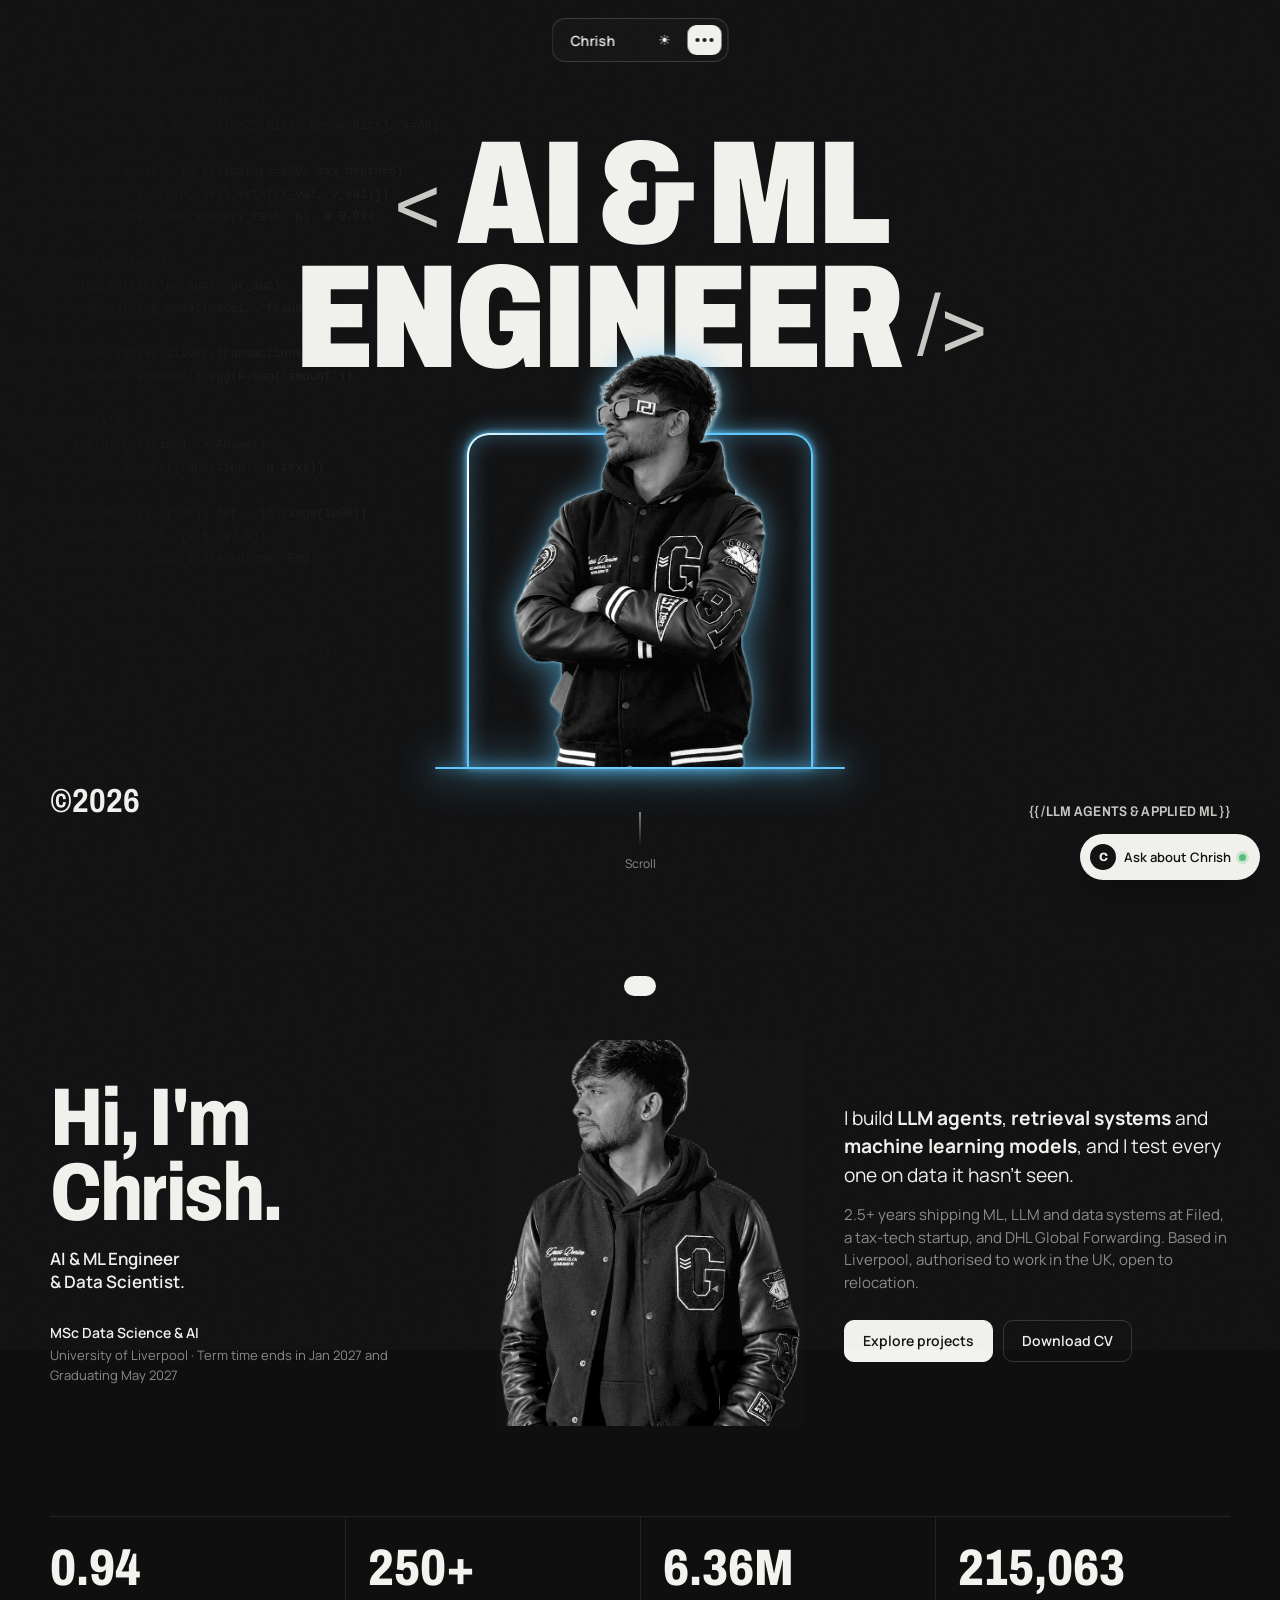
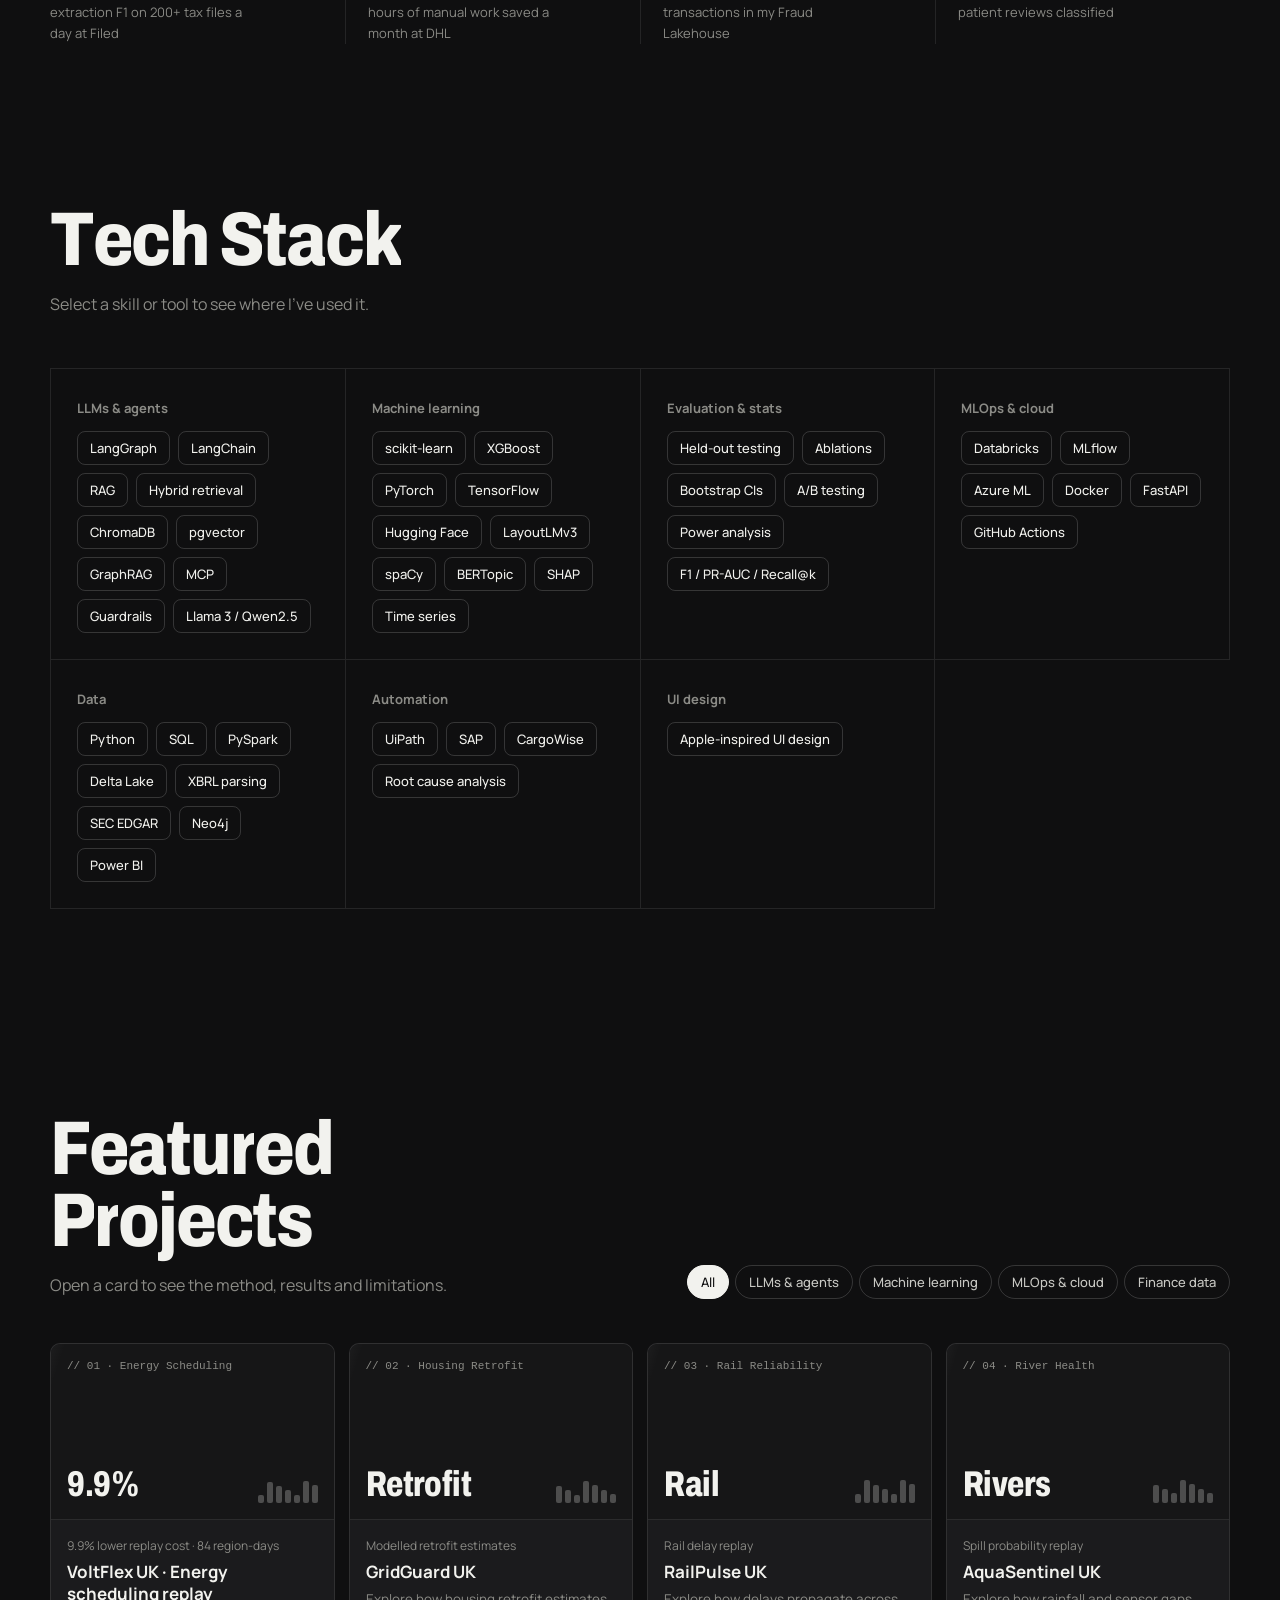
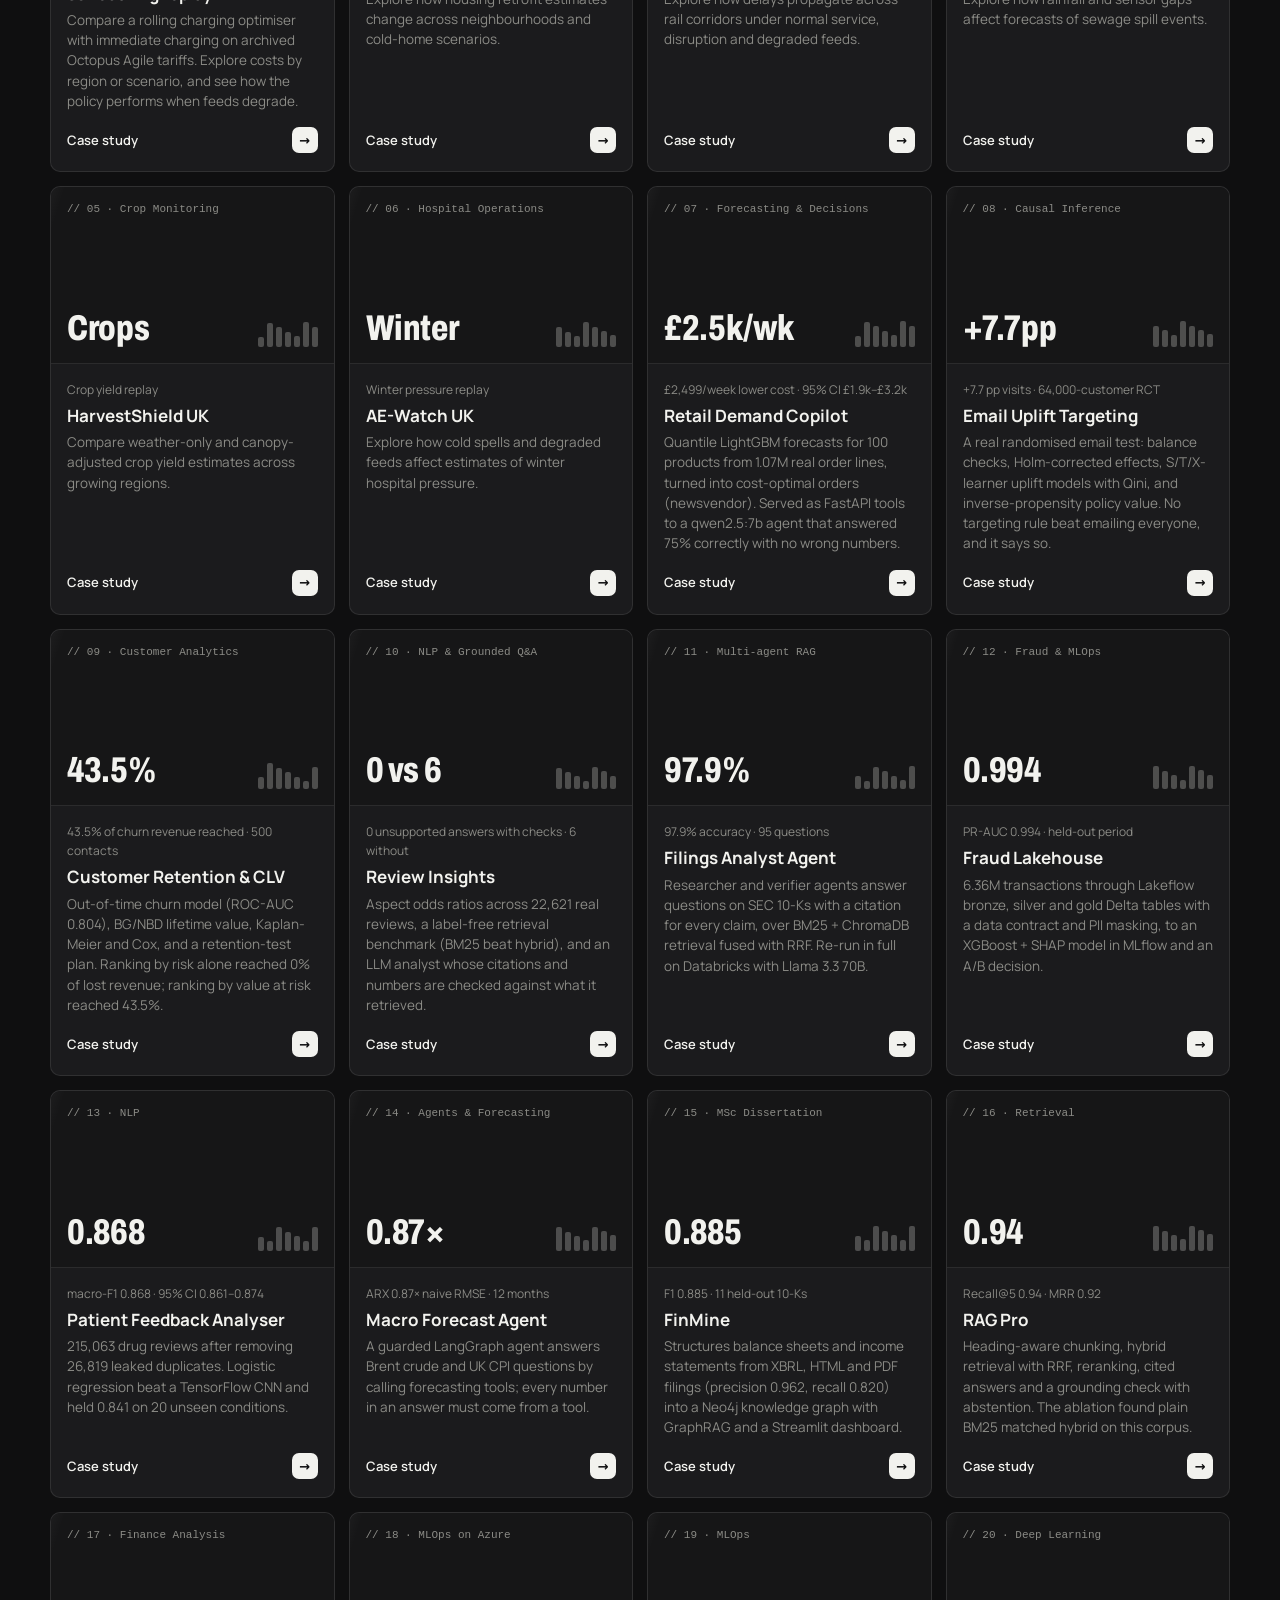
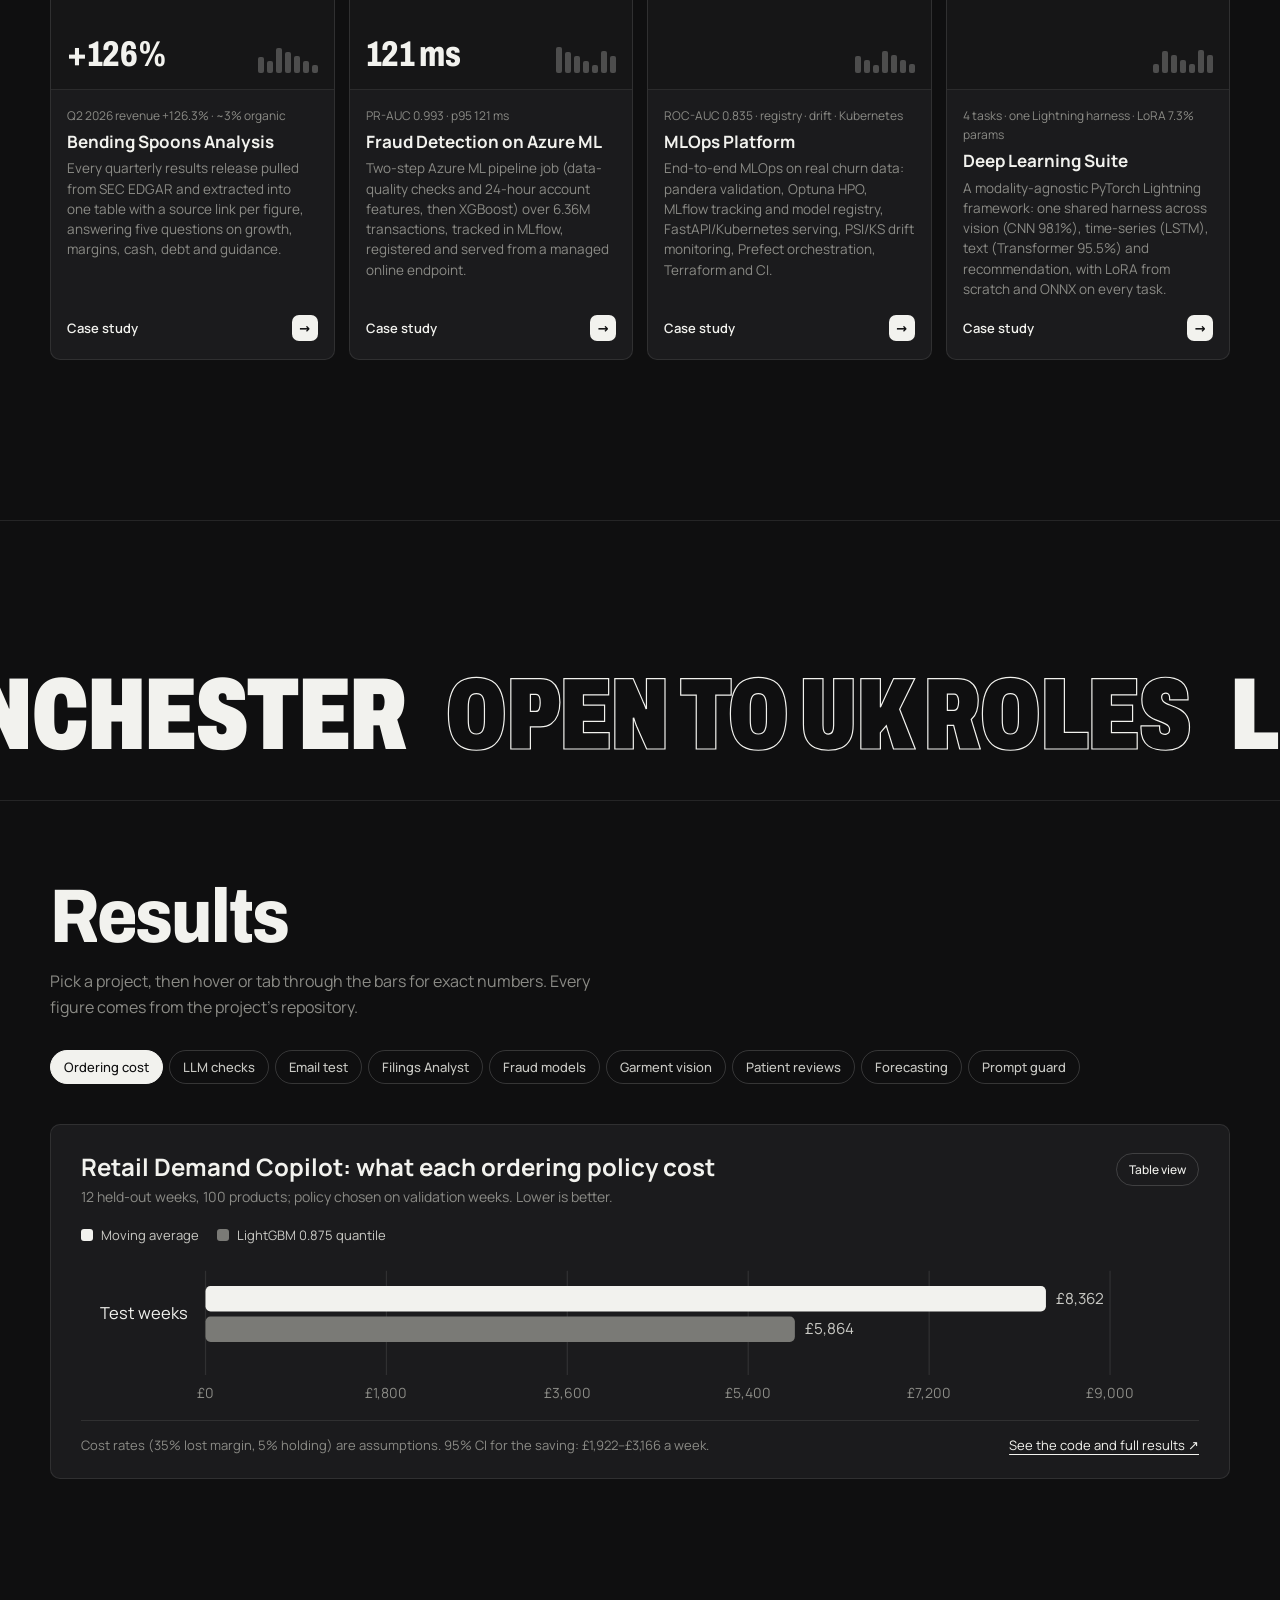
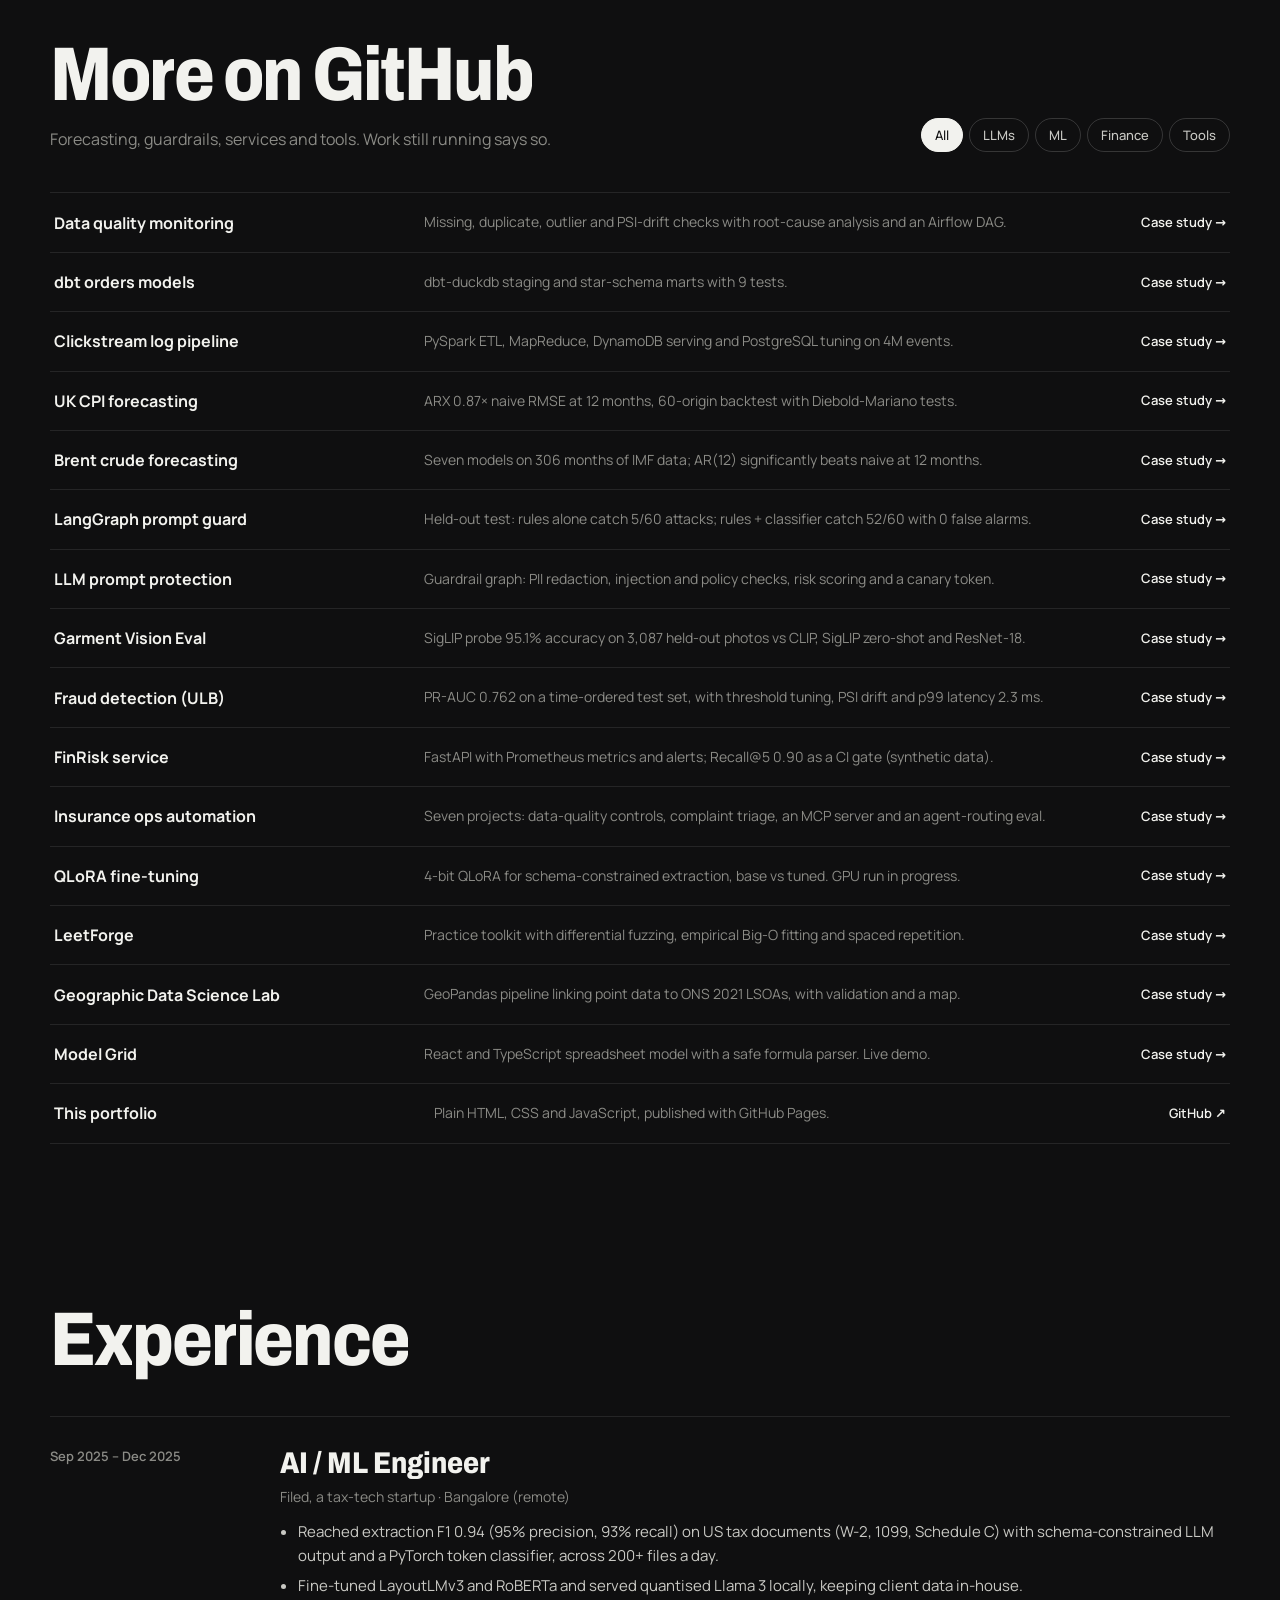
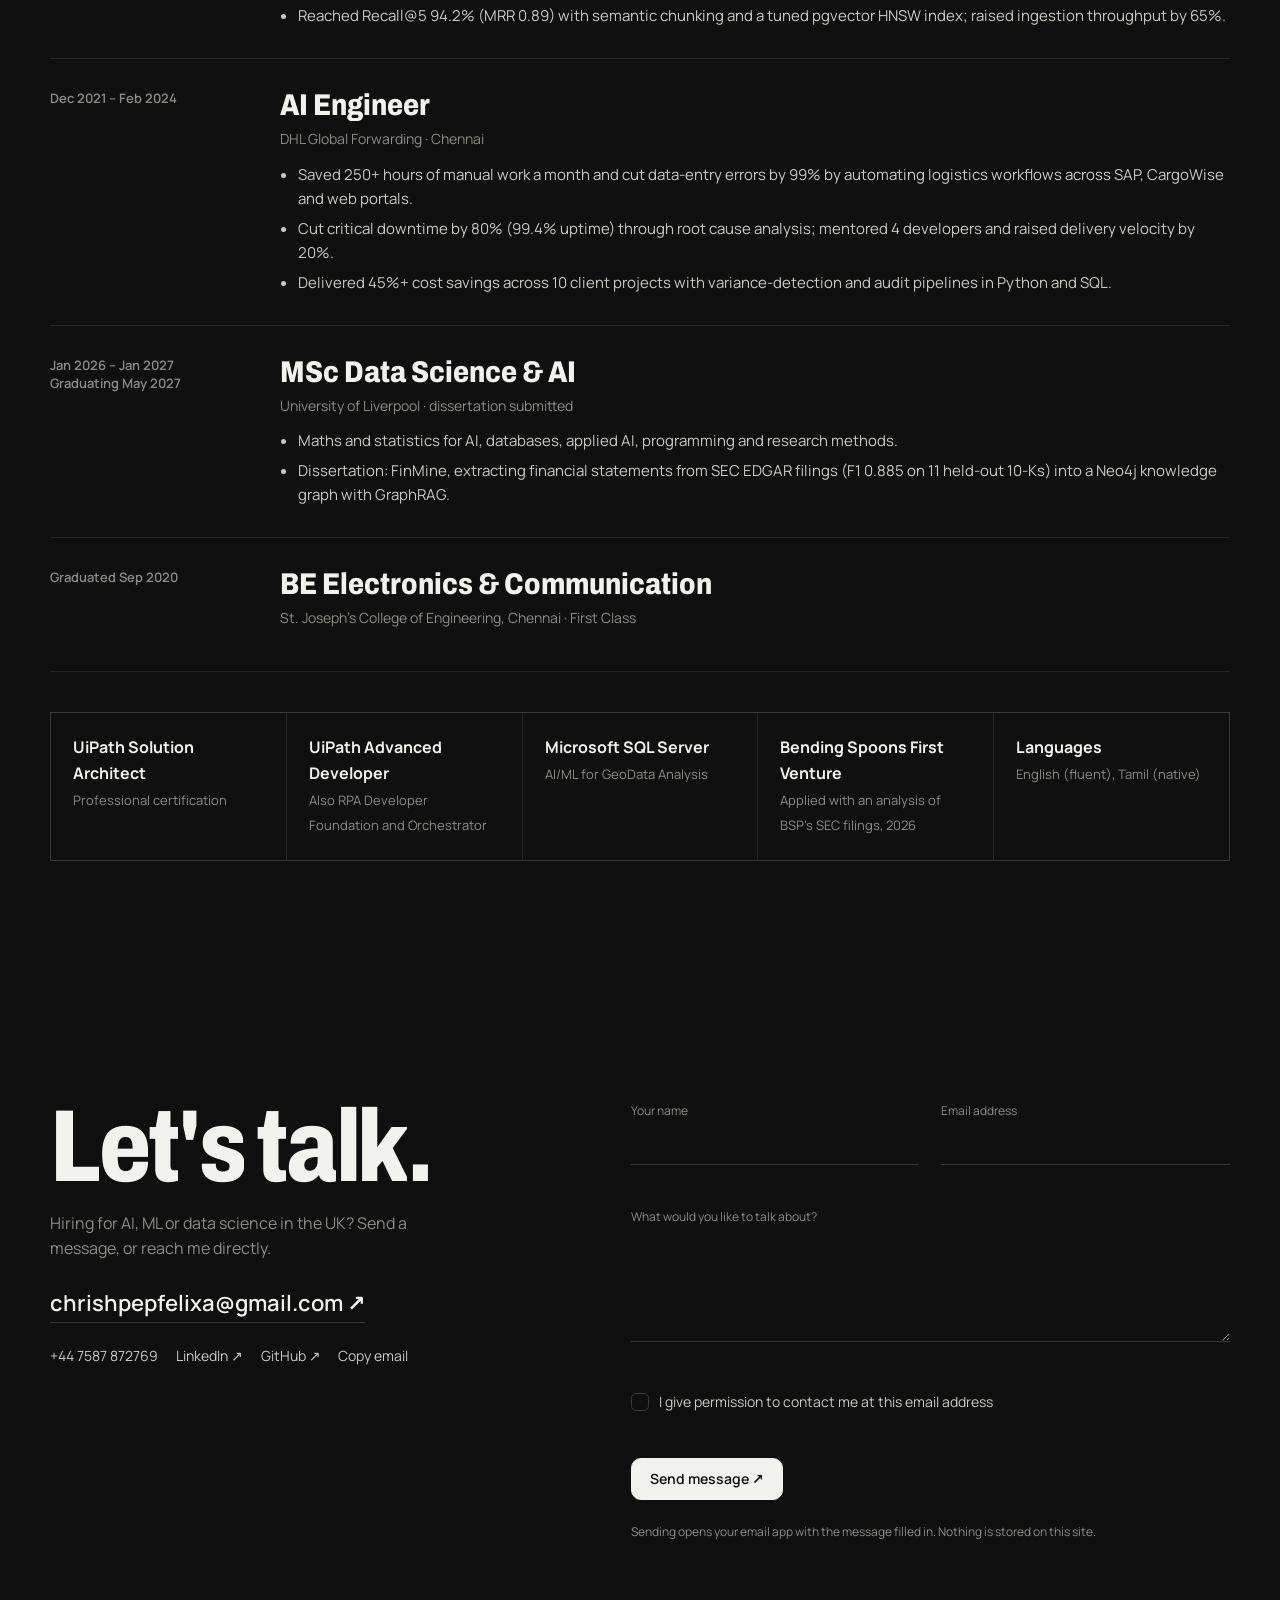
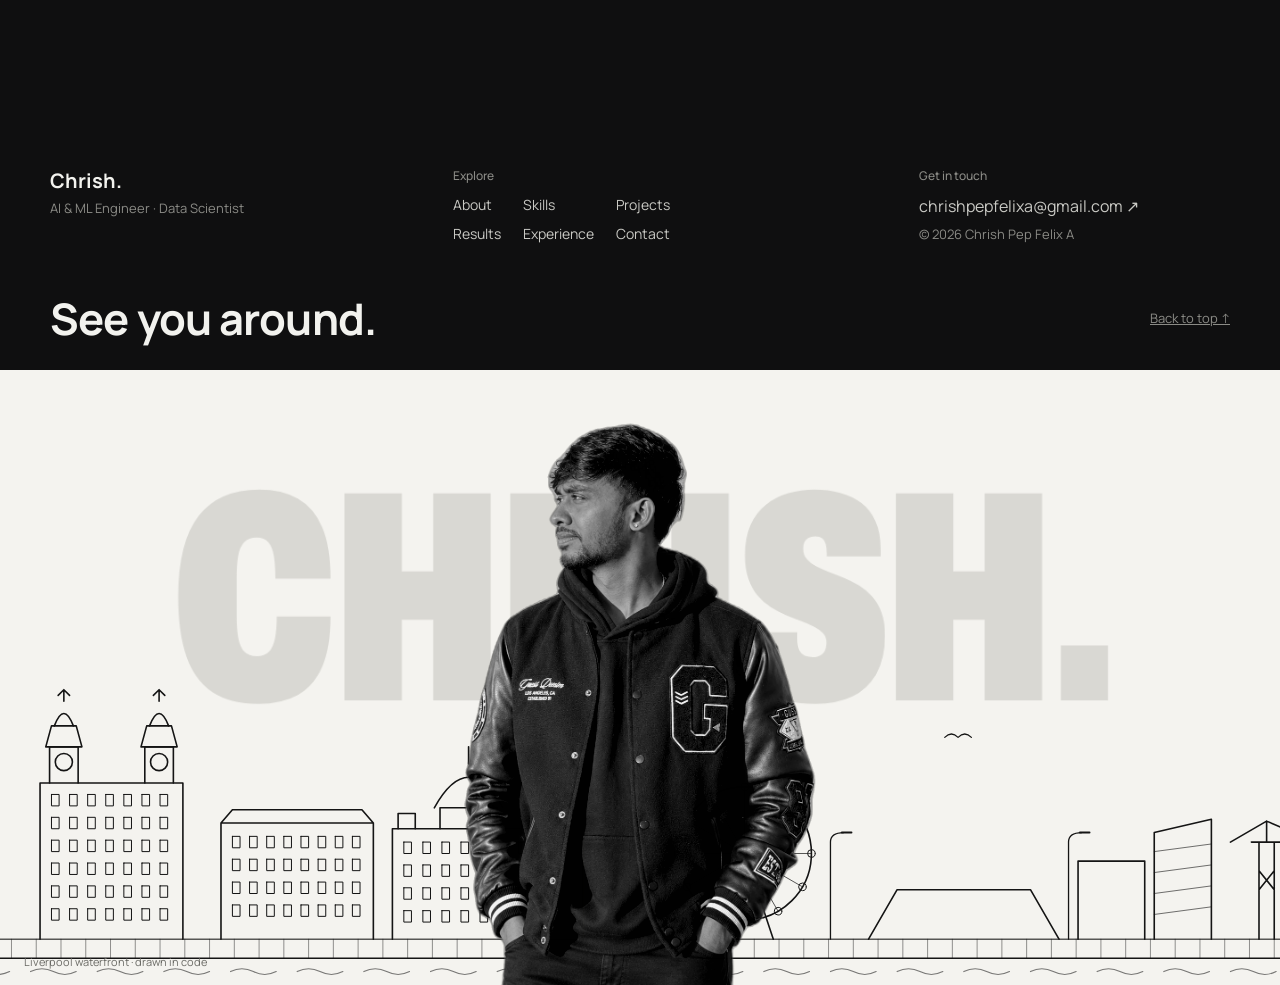
==== index.html @ bf4342b7 "Add Apple-inspired UI design to the portfolio skills" ====
<!DOCTYPE html>
<html lang="en-GB">
<head>
<meta charset="utf-8">
<meta name="viewport" content="width=device-width, initial-scale=1">
<title>Chrish Pep Felix A · AI &amp; ML Engineer</title>
<meta name="description" content="Chrish Pep Felix A, AI and ML Engineer in Liverpool. LLM agents, retrieval and machine learning, tested on data they haven't seen.">
<meta property="og:title" content="Chrish Pep Felix A · AI & ML Engineer">
<meta property="og:description" content="LLM agents, retrieval and machine learning, tested on data they haven't seen.">
<meta property="og:type" content="website">
<meta property="og:url" content="https://chrisha-tech.github.io/">
<meta property="og:image" content="https://chrisha-tech.github.io/img/cover-og-v2.jpg">
<meta property="og:image:width" content="1200"><meta property="og:image:height" content="630">
<meta property="og:image:alt" content="Chrish Pep Felix A, AI and ML Engineer">
<meta name="twitter:card" content="summary_large_image">
<meta name="twitter:image" content="https://chrisha-tech.github.io/img/cover-og-v2.jpg">
<link rel="icon" href="data:image/svg+xml,%3Csvg xmlns='http://www.w3.org/2000/svg' viewBox='0 0 64 64'%3E%3Crect width='64' height='64' rx='14' fill='%230f0f10'/%3E%3Ctext x='32' y='45' font-family='Arial Black,Arial' font-weight='900' font-size='38' text-anchor='middle' fill='%23f2f2ee'%3EC%3C/text%3E%3C/svg%3E">
<link rel="preload" href="fonts/archivo.woff2" as="font" type="font/woff2" crossorigin>
<style>
@font-face{font-family:"Archivo";src:url(fonts/archivo.woff2) format("woff2-variations"),url(fonts/archivo.woff2) format("woff2");font-weight:100 900;font-stretch:62% 125%;font-display:swap}
@font-face{font-family:"Manrope";src:url(fonts/manrope.woff2) format("woff2-variations"),url(fonts/manrope.woff2) format("woff2");font-weight:200 800;font-display:swap}
:root{--bg:#0f0f10;--bg2:#161617;--card:#1b1b1d;--ink:#f2f2ee;--ink2:#c9c9c4;--muted:#8b8b86;--line:rgba(255,255,255,.09);--line2:rgba(255,255,255,.16);--paper:#f4f3ef;--paper-ink:#141414;
--d:"Archivo",system-ui,sans-serif;--b:"Manrope",system-ui,sans-serif;--ease:cubic-bezier(.2,.8,.2,1)}
:root[data-theme="light"]{--bg:#f4f3ef;--bg2:#ebeae5;--card:#ffffff;--ink:#121212;--ink2:#333;--muted:#6b6b66;--line:rgba(0,0,0,.09);--line2:rgba(0,0,0,.18)}
*{box-sizing:border-box;margin:0;padding:0}
html{scroll-behavior:smooth;-webkit-text-size-adjust:100%}
body{background:var(--bg);color:var(--ink);font:400 16px/1.6 var(--b);overflow-x:hidden;transition:background .4s,color .4s}
a{color:inherit}img{display:block;max-width:100%}
button{font:inherit;color:inherit;background:none;border:0;cursor:pointer}
:focus-visible{outline:2px solid var(--ink);outline-offset:3px}
.glitch,.giant{font-variation-settings:"wdth" 70}
.h2,.hi,.talk,.stat b,.pj .vis .big,.xi h3,.dlg-head h3,.kpi b,.hmeta{font-variation-settings:"wdth" 80}
.sr-only{position:absolute;width:1px;height:1px;overflow:hidden;clip:rect(0 0 0 0);white-space:nowrap}
.wrap{width:min(1180px,calc(100% - 48px));margin:0 auto}
section{position:relative}
.sec{padding:120px 0}
.h2{font:800 clamp(40px,6vw,76px)/.95 var(--d);font-stretch:85%;letter-spacing:-.03em}
.lead{color:var(--muted);max-width:56ch;margin-top:16px}
.rv{opacity:0;transform:translateY(26px);transition:opacity .9s var(--ease),transform .9s var(--ease)}
.rv.in{opacity:1;transform:none}

/* ---------- top pill nav ---------- */
.topnav{position:fixed;top:18px;left:50%;transform:translateX(-50%);z-index:60;display:flex;align-items:center;gap:6px;padding:6px 6px 6px 18px;border-radius:14px;background:rgba(22,22,23,.72);border:1px solid var(--line2);backdrop-filter:blur(14px);-webkit-backdrop-filter:blur(14px)}
:root[data-theme="light"] .topnav{background:rgba(255,255,255,.75)}
.topnav .nm{font:600 14px var(--b);text-decoration:none;margin-right:26px}
.ibtn{width:34px;height:30px;border-radius:9px;display:grid;place-items:center;font-size:14px;transition:background .2s}
.ibtn:hover{background:var(--line)}
.menubtn{background:var(--ink);color:var(--bg)}.menubtn:hover{background:var(--ink);opacity:.85}
.menubtn i{display:flex;gap:3px}.menubtn i b{width:4px;height:4px;border-radius:50%;background:currentColor}
.menu{position:absolute;top:calc(100% + 8px);right:0;min-width:240px;padding:8px;border-radius:14px;background:var(--card);border:1px solid var(--line2);box-shadow:0 30px 60px -20px rgba(0,0,0,.6);opacity:0;visibility:hidden;transform:translateY(-6px) scale(.98);transform-origin:top right;transition:all .25s var(--ease)}
.menu.open{opacity:1;visibility:visible;transform:none}
.menu a{display:flex;justify-content:space-between;padding:10px 12px;border-radius:9px;text-decoration:none;font-size:14px;color:var(--ink2)}
.menu a:hover{background:var(--line);color:var(--ink)}
.menu hr{border:0;border-top:1px solid var(--line);margin:6px 4px}

/* ---------- hero ---------- */
.hero{min-height:100svh;display:grid;place-items:center;overflow:hidden;perspective:1100px;background:var(--bg)}
.codebg{position:absolute;inset:-10% 0 0;font:500 12px/1.9 ui-monospace,Menlo,monospace;color:var(--ink);opacity:.06;white-space:pre;overflow:hidden;pointer-events:none;mask-image:radial-gradient(ellipse 70% 60% at 50% 45%,#000 30%,transparent 80%)}
.codebg div{animation:codeup 60s linear infinite}
@keyframes codeup{to{transform:translateY(-50%)}}
.hero-in{position:relative;width:min(1180px,calc(100% - 40px));height:100svh;display:flex;flex-direction:column;align-items:center;justify-content:center}
.glitch{position:relative;z-index:2;text-align:center;font:900 clamp(52px,11.5vw,170px)/.84 var(--d);font-stretch:72%;letter-spacing:-.02em;text-transform:uppercase;will-change:transform}
.glitch .ln{display:block;position:relative}
.glitch .ln span{display:inline-block}
.glitch .br{font-weight:400;font-stretch:100%;font-size:.55em;vertical-align:.18em;color:var(--ink2)}
.glitch .ln::before,.glitch .ln::after{content:attr(data-t);position:absolute;inset:0;pointer-events:none;opacity:0}
.glitch.go .ln::before{animation:g1 .42s steps(3) 1;opacity:.9;color:var(--ink);clip-path:inset(20% 0 55% 0)}
.glitch.go .ln::after{animation:g2 .42s steps(3) 1;opacity:.6;color:var(--muted);clip-path:inset(60% 0 12% 0)}
@keyframes g1{0%{transform:translate(-6px,0)}50%{transform:translate(8px,0)}100%{transform:translate(-2px,0)}}
@keyframes g2{0%{transform:translate(7px,0)}50%{transform:translate(-9px,0)}100%{transform:translate(3px,0)}}
.hero .intro-l{opacity:0;transform:translateY(.5em);animation:hin 1s var(--ease) forwards}
.hero .ln:nth-child(2) .intro-l{animation-delay:.15s}
@keyframes hin{to{opacity:1;transform:none}}
.hphoto{position:relative;z-index:3;width:min(270px,48vw);aspect-ratio:622/985;margin-top:-3.2vw;transform-style:preserve-3d;will-change:transform;opacity:0;animation:hin 1.1s .35s var(--ease) forwards;--neon:#5ec8ff}
.hphoto img{position:relative;z-index:2;width:100%;height:100%;object-fit:contain;object-position:50% 100%;filter:grayscale(1) contrast(1.12) drop-shadow(0 0 1.5px rgba(150,225,255,.95)) drop-shadow(0 0 14px rgba(94,200,255,.55))}
.nframe{position:absolute;left:-14%;right:-14%;top:22%;bottom:0;border-radius:22px 22px 0 0;border:2px solid var(--neon);border-bottom:0;box-shadow:0 0 6px var(--neon),0 0 22px rgba(94,200,255,.6),inset 0 0 22px rgba(94,200,255,.35);z-index:1;animation:neonon 1.4s .5s linear backwards,neonpulse 3.2s 2s ease-in-out infinite}
.nframe::before{content:"";position:absolute;inset:-2px;border-radius:inherit;padding:2px;background:conic-gradient(from var(--a),transparent 0 70%,#fff 84%,transparent 96%);-webkit-mask:linear-gradient(#000 0 0) content-box,linear-gradient(#000 0 0);-webkit-mask-composite:xor;mask-composite:exclude;animation:spin 4s linear infinite;filter:drop-shadow(0 0 6px #fff)}
.nframe::after{content:"";position:absolute;left:-10%;right:-10%;bottom:-2px;height:2px;background:var(--neon);box-shadow:0 0 12px var(--neon),0 0 40px 6px rgba(94,200,255,.45);border-radius:2px}
.nglow{position:absolute;left:-30%;right:-30%;top:30%;bottom:-6%;background:radial-gradient(closest-side,rgba(94,200,255,.28),transparent 70%);filter:blur(10px);z-index:0;animation:neonpulse 3.2s 4s ease-in-out infinite}
@keyframes neonon{0%{opacity:0}8%{opacity:1}12%{opacity:.1}20%{opacity:1}26%{opacity:.2}34%,100%{opacity:1}}
@keyframes neonpulse{50%{opacity:.72}}
:root[data-theme="light"] .hphoto{--neon:#0a84c9}
.hmeta{position:absolute;bottom:9vh;left:0;right:0;display:flex;justify-content:space-between;align-items:flex-end;z-index:2;font:700 clamp(20px,2.6vw,34px) var(--d);font-stretch:80%}
.hmeta .tag{font:600 clamp(11px,1.1vw,14px) var(--d);font-stretch:85%;letter-spacing:.02em;text-transform:uppercase;color:var(--ink2)}
.hcue{position:absolute;bottom:3vh;left:50%;transform:translateX(-50%);font-size:12px;color:var(--muted);text-decoration:none;display:flex;flex-direction:column;align-items:center;gap:8px}
.hcue i{width:1px;height:34px;background:linear-gradient(var(--ink),transparent);animation:cue 2s ease-in-out infinite}
@keyframes cue{0%,100%{transform:scaleY(.4);transform-origin:top}50%{transform:scaleY(1)}}

/* ---------- intro ---------- */
.intro{padding:140px 0 100px}
.igrid{display:grid;grid-template-columns:1.05fr .8fr 1fr;gap:40px;align-items:center}
.hi{font:800 clamp(48px,6.4vw,92px)/.92 var(--d);font-stretch:82%;letter-spacing:-.03em}
.role{font:600 17px/1.35 var(--b);margin-top:18px}
.cur{margin-top:28px;font-size:13px;color:var(--muted)}.cur b{display:block;color:var(--ink);font-weight:600;font-size:14px}
.iphoto{aspect-ratio:4/5;overflow:hidden;border-radius:4px}
.iphoto img{width:100%;height:100%;object-fit:cover;filter:grayscale(1) contrast(1.05);transition:transform 1.2s var(--ease)}
.iphoto:hover img{transform:scale(1.04)}
.itext p{font-size:clamp(17px,1.5vw,20px);line-height:1.5}
.itext p b{font-weight:700}
.itext p+p{font-size:15px;color:var(--muted);margin-top:14px}
.btns{display:flex;gap:10px;flex-wrap:wrap;margin-top:26px}
.btn{display:inline-flex;align-items:center;gap:8px;padding:11px 18px;border-radius:10px;font:600 14px var(--b);text-decoration:none;border:1px solid var(--line2);transition:transform .25s var(--ease),background .25s,color .25s}
.btn:hover{transform:translateY(-2px)}
.btn.solid{background:var(--ink);color:var(--bg);border-color:var(--ink)}
.btn.ghost:hover{background:var(--ink);color:var(--bg)}
.stats{display:grid;grid-template-columns:repeat(4,1fr);margin-top:90px;border-top:1px solid var(--line)}
.stat{padding:26px 22px 0 0}
.stat+.stat{padding-left:22px;border-left:1px solid var(--line)}
.stat b{display:block;font:800 clamp(34px,4vw,54px)/1 var(--d);font-stretch:78%}
.stat span{display:block;font-size:13px;color:var(--muted);margin-top:8px;max-width:24ch}

/* ---------- tech stack ---------- */
.stackgrid{display:grid;grid-template-columns:repeat(auto-fit,minmax(260px,1fr));margin-top:50px;border-top:1px solid var(--line);border-left:1px solid var(--line)}
.sg{padding:26px;border-right:1px solid var(--line);border-bottom:1px solid var(--line)}
.sg h3{font:700 13px var(--b);color:var(--muted);margin-bottom:14px}
.chips{display:flex;flex-wrap:wrap;gap:8px}
.chip{padding:7px 12px;border-radius:8px;border:1px solid var(--line2);font:500 13px var(--b);transition:background .2s,color .2s,border-color .2s}
.chip:hover,.chip[aria-pressed="true"]{background:var(--ink);color:var(--bg);border-color:var(--ink)}
.usedin{margin-top:18px;min-height:26px;font-size:14px;color:var(--muted)}.usedin b{color:var(--ink)}

/* ---------- projects ---------- */
.phead{display:flex;justify-content:space-between;align-items:flex-end;gap:24px;flex-wrap:wrap}
.filters{display:flex;gap:6px;flex-wrap:wrap}
.f{padding:7px 13px;border-radius:999px;border:1px solid var(--line2);font:500 13px var(--b);color:var(--ink2);transition:all .2s}
#resTabs .pf{padding:7px 13px;border-radius:999px;border:1px solid var(--line2);font:500 13px var(--b);color:var(--ink2);transition:all .2s}
#resTabs .pf[aria-selected="true"],.f[aria-pressed="true"],.f[aria-selected="true"]{background:var(--ink);color:var(--bg);border-color:var(--ink)}
.pgrid{display:grid;grid-template-columns:repeat(4,1fr);gap:14px;margin-top:44px}
.pj{position:relative;display:flex;flex-direction:column;background:var(--card);border:1px solid var(--line);border-radius:10px;overflow:hidden;text-align:left;transition:transform .35s var(--ease),border-color .3s;cursor:pointer}
.pj:hover,.pj:focus-visible{transform:translateY(-6px);border-color:var(--line2)}
.pj .vis{position:relative;aspect-ratio:16/10;background:var(--bg2);border-bottom:1px solid var(--line);overflow:hidden;padding:16px;display:flex;flex-direction:column;justify-content:space-between}
.pj .vis .k{font:500 11px ui-monospace,Menlo,monospace;color:var(--muted)}
.pj .vis .big{font:800 clamp(30px,2.8vw,40px)/1 var(--d);font-stretch:75%;letter-spacing:-.01em;transition:transform .5s var(--ease)}
.pj:hover .vis .big{transform:translateX(4px)}
.pj .vis .mini{display:flex;gap:3px;align-items:flex-end;height:26px;position:absolute;right:16px;bottom:16px}
.pj .vis .mini i{width:6px;background:var(--ink);opacity:.25;border-radius:2px;transition:opacity .4s,height .5s var(--ease)}
.pj:hover .vis .mini i{opacity:.6}
.pj .bd{padding:16px 16px 18px;display:flex;flex-direction:column;gap:6px;flex:1}
.pj .cat{font-size:12px;color:var(--muted)}
.pj h3{font:700 17px/1.25 var(--b)}
.pj p{font-size:13.5px;color:var(--muted);line-height:1.5}
.pj .go{margin-top:auto;padding-top:10px;display:flex;justify-content:space-between;align-items:center;font-size:13px;font-weight:600}
.pj .go span:last-child{width:26px;height:26px;border-radius:7px;background:var(--ink);color:var(--bg);display:grid;place-items:center;transition:transform .3s var(--ease)}
.pj:hover .go span:last-child{transform:rotate(-45deg)}
.pj[hidden]{display:none}

/* ---------- results chart ---------- */
.chartcard{margin-top:40px;padding:28px 30px 22px;background:var(--card);border:1px solid var(--line);border-radius:10px}
.ch-top{display:flex;justify-content:space-between;gap:20px;align-items:flex-start;flex-wrap:wrap}
.ch-top h3{font:700 clamp(20px,2vw,24px)/1.2 var(--b)}
.ch-top p{font-size:14px;color:var(--muted);margin-top:4px;max-width:62ch}
.ch-tools,.ch-toggle{display:flex;gap:6px;align-items:center;flex-wrap:wrap}
.ch-toggle button,.ch-tbl{font:500 12px var(--b);padding:7px 12px;border-radius:999px;border:1px solid var(--line2)}
.ch-toggle button[aria-pressed="true"],.ch-tbl[aria-pressed="true"]{background:var(--ink);color:var(--bg);border-color:var(--ink)}
.ch-legend{display:flex;gap:18px;flex-wrap:wrap;margin:16px 0 4px;font-size:13px;color:var(--ink2)}
.ch-legend span{display:inline-flex;align-items:center;gap:8px}.ch-legend i{width:12px;height:12px;border-radius:3px;display:inline-block}
.ch-plot{position:relative;margin-top:8px}
#chSvg{display:block;width:100%;height:auto;overflow:visible}
#chSvg text{font-family:var(--b);fill:var(--ink2)}
#chSvg .lbl{font-size:13px;fill:var(--ink)}#chSvg .val{font-size:12px}#chSvg .ax{font-size:11px;fill:var(--muted)}
#chSvg .gl{stroke:var(--line)}#chSvg .ref{stroke:var(--ink);stroke-dasharray:4 4;opacity:.7}#chSvg .reft{font-size:11px;fill:var(--ink)}
#chSvg .bar{transform-box:fill-box;transform-origin:0 50%;transform:scaleX(0);transition:transform .9s var(--ease),opacity .2s}
#chSvg.on .bar{transform:scaleX(1)}
#chSvg .ci{stroke:var(--ink);stroke-width:1.5;opacity:0;transition:opacity .4s .7s}#chSvg.on .ci{opacity:.85}
#chSvg .hit{fill:transparent;cursor:pointer;outline:none}
#chSvg.dim g.m:not(:hover):not(:focus-within) .bar{opacity:.35}
:root[data-theme="light"] #chSvg .bar[fill="#f2f2ee"]{fill:#151515}
.ch-tip{position:absolute;pointer-events:none;min-width:150px;padding:10px 12px;background:var(--bg);border:1px solid var(--line2);border-radius:8px;font-size:13px;opacity:0;transform:translate(-50%,-110%);transition:opacity .15s;z-index:3;white-space:nowrap}
.ch-tip.on{opacity:1}.ch-tip b{display:block;font-size:15px}.ch-tip small{color:var(--muted)}
.ch-table table{width:100%;border-collapse:collapse;font-size:14px;margin-top:10px}
.ch-table th,.ch-table td{text-align:left;padding:8px 10px;border-bottom:1px solid var(--line)}.ch-table th{color:var(--muted);font-weight:500}
.ch-foot{display:flex;justify-content:space-between;gap:16px;flex-wrap:wrap;margin-top:14px;padding-top:14px;border-top:1px solid var(--line);font-size:13px;color:var(--muted)}
.ch-foot a{color:var(--ink);text-underline-offset:4px}

/* ---------- repos list ---------- */
.rlist{margin-top:40px;border-top:1px solid var(--line)}
.rrow{display:grid;grid-template-columns:minmax(200px,1fr) 2fr auto;gap:24px;align-items:center;padding:18px 4px;border-bottom:1px solid var(--line);text-decoration:none;transition:padding .35s var(--ease),background .3s}
.rrow:hover{padding-left:16px;background:var(--bg2)}
.rrow b{font:700 16px var(--b)}.rrow span{font-size:14px;color:var(--muted)}
.rrow em{font-style:normal;font-size:13px;font-weight:600;white-space:nowrap}
.rrow[hidden]{display:none}

/* ---------- experience ---------- */
.xp{margin-top:40px;border-top:1px solid var(--line)}
.xi{display:grid;grid-template-columns:200px 1fr;gap:30px;padding:30px 0;border-bottom:1px solid var(--line)}
.xi .when{font:600 13px var(--b);color:var(--muted)}
.xi h3{font:800 clamp(22px,2.4vw,30px)/1.1 var(--d);font-stretch:85%}
.xi .org{font-size:14px;color:var(--muted);margin:6px 0 12px}
.xi ul{padding-left:18px;color:var(--ink2);font-size:15px}.xi li+li{margin-top:6px}
.certs{display:grid;grid-template-columns:repeat(auto-fit,minmax(210px,1fr));gap:1px;margin-top:40px;background:var(--line);border:1px solid var(--line)}
.cert{background:var(--bg);padding:22px}.cert b{display:block;font-weight:700}.cert span{font-size:13px;color:var(--muted)}

/* ---------- contact ---------- */
.cgrid{display:grid;grid-template-columns:1fr 1.15fr;gap:60px;align-items:start}
.talk{font:800 clamp(56px,8vw,112px)/.9 var(--d);font-stretch:80%;letter-spacing:-.03em}
.cdesc{color:var(--muted);margin:18px 0 26px;max-width:40ch}
.cmail{display:inline-flex;gap:8px;font:600 clamp(17px,1.8vw,22px) var(--b);text-decoration:none;border-bottom:1px solid var(--line2);padding-bottom:4px}
.cmail:hover{border-color:var(--ink)}
.clinks{display:flex;gap:18px;flex-wrap:wrap;margin-top:22px;font-size:14px}
.clinks a{text-decoration:none;color:var(--ink2)}.clinks a:hover{color:var(--ink)}
form{display:grid;gap:22px}
.f2{display:grid;grid-template-columns:1fr 1fr;gap:22px}
.fld label{display:block;font-size:12px;color:var(--muted);margin-bottom:6px}
.fld input,.fld textarea{width:100%;background:transparent;border:0;border-bottom:1px solid var(--line2);color:var(--ink);font:400 16px var(--b);padding:8px 0;outline:none;transition:border-color .2s}
.fld textarea{min-height:110px;resize:vertical}
.fld input:focus,.fld textarea:focus{border-color:var(--ink)}
.fld.bad input,.fld.bad textarea{border-color:#d2564b}
.err{font-size:12px;color:#e07a70;min-height:16px;margin-top:4px}
.send{justify-self:start}
.fnote{font-size:12px;color:var(--muted)}
.consent{display:flex;align-items:flex-start;gap:10px;font-size:14px;color:var(--ink2);cursor:pointer;line-height:1.45}
.consent input{appearance:none;-webkit-appearance:none;flex:none;width:18px;height:18px;margin-top:1px;border:1px solid var(--line2);border-radius:5px;display:grid;place-items:center;cursor:pointer;transition:background .2s,border-color .2s}
.consent input::after{content:"";width:9px;height:5px;border-left:2px solid var(--bg);border-bottom:2px solid var(--bg);transform:rotate(-45deg) scale(0);margin-top:-2px;transition:transform .2s var(--ease)}
.consent input:checked{background:var(--ink);border-color:var(--ink)}.consent input:checked::after{transform:rotate(-45deg) scale(1)}
.consent:hover input{border-color:var(--ink)}
.done{font-size:14px}.done a{text-underline-offset:3px}

/* ---------- footer ---------- */
footer{position:relative;margin-top:60px}
.fstrip{display:grid;grid-template-columns:1.2fr 1.4fr 1fr;gap:30px;padding:46px 0 26px}
.fstrip .nm{font:700 20px var(--b)}.fstrip small{display:block;color:var(--muted);font-size:13px;margin-top:4px}
.fstrip h4{font:500 12px var(--b);color:var(--muted);margin-bottom:10px}
.fl{display:grid;grid-template-columns:repeat(3,auto);gap:6px 22px;justify-content:start;font-size:14px}
.fl a,.fmail{text-decoration:none;color:var(--ink2)}.fl a:hover,.fmail:hover{color:var(--ink)}
.fbar{display:flex;justify-content:space-between;align-items:center;padding:18px 0 22px}
.see{font:700 clamp(28px,3.4vw,44px) var(--b);letter-spacing:-.02em}
.totop{font-size:13px;color:var(--muted)}.totop:hover{color:var(--ink)}
.stage{position:relative;height:clamp(380px,48vw,640px);background:var(--paper);overflow:hidden;color:var(--paper-ink)}
.giant{position:absolute;left:50%;top:4%;transform:translateX(-50%);font:900 clamp(120px,25vw,380px)/.8 var(--d);font-stretch:70%;letter-spacing:-.03em;color:#d9d8d3;white-space:nowrap;user-select:none;will-change:transform}
.skyline{position:absolute;left:0;right:0;bottom:0;width:100%;height:62%;color:var(--paper-ink)}
.skyline path,.skyline line,.skyline rect,.skyline circle,.skyline polyline{vector-effect:non-scaling-stroke}
.skyline .draw{stroke-dasharray:var(--len,2000);stroke-dashoffset:var(--len,2000);transition:stroke-dashoffset 2.6s var(--ease)}
.stage.in .skyline .draw{stroke-dashoffset:0}
.me{position:absolute;bottom:0;left:50%;height:92%;transform:translateX(-50%) translateY(6%);filter:grayscale(1) contrast(1.15) brightness(.95);z-index:2;transition:transform 1.4s var(--ease)}
.stage.in .me{transform:translateX(-50%)}
.fcopy{position:absolute;left:24px;bottom:14px;z-index:3;font-size:11px;color:#6b6b66}
.stage.dimmed::after{content:"";position:absolute;inset:0;background:rgba(15,15,16,.45);z-index:4;transition:opacity .4s}

/* ---------- chat assistant ---------- */
.askbtn{position:fixed;right:20px;bottom:20px;z-index:70;display:flex;align-items:center;gap:8px;padding:10px 14px 10px 10px;border-radius:999px;background:var(--ink);color:var(--bg);font:600 13px var(--b);box-shadow:0 14px 40px -10px rgba(0,0,0,.6);transition:transform .3s var(--ease)}
.askbtn:hover{transform:translateY(-2px)}
.askbtn .av{width:26px;height:26px;border-radius:50%;background:var(--bg);color:var(--ink);display:grid;place-items:center;font:800 12px var(--d)}
.askbtn .dot{width:7px;height:7px;border-radius:50%;background:#55c27a;box-shadow:0 0 0 3px rgba(85,194,122,.25)}
.chat{position:fixed;right:20px;bottom:76px;z-index:71;width:min(380px,calc(100vw - 32px));height:min(540px,calc(100svh - 110px));display:flex;flex-direction:column;background:#141415;color:#eee;border:1px solid rgba(255,255,255,.14);border-radius:16px;box-shadow:0 40px 80px -20px rgba(0,0,0,.7);opacity:0;visibility:hidden;transform:translateY(14px) scale(.98);transform-origin:bottom right;transition:all .3s var(--ease)}
.chat.open{opacity:1;visibility:visible;transform:none}
.chat header{display:flex;align-items:center;gap:10px;padding:14px 14px 12px;border-bottom:1px solid rgba(255,255,255,.08)}
.chat header .av{width:30px;height:30px;border-radius:50%;background:#eee;color:#111;display:grid;place-items:center;font:800 13px var(--d)}
.chat header b{display:block;font-size:14px}.chat header small{font-size:11px;color:#8b8b86}
.chat header button{margin-left:auto;width:28px;height:28px;border-radius:8px;font-size:18px;color:#aaa}.chat header button:hover{background:rgba(255,255,255,.08);color:#fff}
.msgs{flex:1;overflow-y:auto;padding:14px;display:flex;flex-direction:column;gap:10px;scroll-behavior:smooth}
.m{max-width:86%;padding:9px 12px;border-radius:12px;font-size:13.5px;line-height:1.5;animation:min .35s var(--ease)}
@keyframes min{from{opacity:0;transform:translateY(6px)}}
.m.bot{background:#202022;border-top-left-radius:4px}.m.bot small{display:block;font-size:11px;color:#8b8b86;margin-bottom:3px}
.m.bot a{color:#fff}
.m.you{align-self:flex-end;background:#eee;color:#111;border-top-right-radius:4px}
.m.typing{display:flex;gap:4px}.m.typing i{width:6px;height:6px;border-radius:50%;background:#777;animation:bl 1s infinite}.m.typing i:nth-child(2){animation-delay:.15s}.m.typing i:nth-child(3){animation-delay:.3s}
@keyframes bl{50%{opacity:.25}}
.sugg{display:flex;gap:6px;flex-wrap:wrap;padding:0 14px 10px}
.sugg button{font-size:12px;padding:6px 10px;border-radius:999px;border:1px solid rgba(255,255,255,.16);color:#ccc}.sugg button:hover{background:#eee;color:#111}
.chat form{display:flex;gap:8px;padding:10px 12px 6px;border-top:1px solid rgba(255,255,255,.08)}
.chat input{flex:1;background:#1d1d1f;border:1px solid rgba(255,255,255,.1);border-radius:10px;padding:9px 12px;color:#eee;font:400 14px var(--b);outline:none}
.chat input:focus{border-color:rgba(255,255,255,.35)}
.chat form button{width:38px;border-radius:10px;background:#eee;color:#111;font-weight:700}
.chat .disc{font-size:10.5px;color:#77776f;text-align:center;padding:0 12px 10px}

/* ---------- case dialog ---------- */
dialog{margin:auto;width:min(780px,calc(100% - 28px));max-height:88vh;padding:0;background:var(--card);color:var(--ink);border:1px solid var(--line2);border-radius:14px;overflow:hidden}
dialog[open]{display:flex;flex-direction:column;animation:pop .45s var(--ease)}
dialog::backdrop{background:rgba(8,8,9,.7);backdrop-filter:blur(6px)}
@keyframes pop{from{opacity:0;transform:translateY(30px) scale(.97)}}
.dlg-head{display:flex;justify-content:space-between;gap:16px;padding:22px 26px 16px;border-bottom:1px solid var(--line)}
.dlg-tag{font-size:12px;color:var(--muted)}
.dlg-head h3{font:800 clamp(26px,3.4vw,38px)/1 var(--d);font-stretch:82%;margin-top:6px}
.x{width:36px;height:36px;border-radius:9px;border:1px solid var(--line2);font-size:20px;flex:none}
.dlg-body{overflow:auto;padding:8px 26px 10px;flex:1}
.dlg-foot{display:flex;justify-content:space-between;align-items:center;padding:12px 26px;border-top:1px solid var(--line);font-size:13px;color:var(--muted)}
.dnav{font-size:13px;font-weight:600}
.kpis{display:grid;grid-template-columns:repeat(auto-fit,minmax(160px,1fr));gap:1px;margin:16px 0 20px;background:var(--line);border:1px solid var(--line)}
.kpi{background:var(--card);padding:16px}.kpi b{font:800 34px/1 var(--d);font-stretch:78%}.kpi i{font:700 18px var(--d);font-style:normal}.kpi span{display:block;font-size:12px;color:var(--muted);margin-top:6px}
.pipe{list-style:none;display:flex;flex-wrap:wrap;gap:8px;margin:0 0 18px}
.pipe li{font-size:12.5px;padding:7px 11px;border:1px solid var(--line2);border-radius:8px;color:var(--ink2)}.pipe li span{font-weight:700;margin-right:6px;color:var(--muted)}
.cs{display:grid;grid-template-columns:120px 1fr;gap:18px;padding:14px 0;border-bottom:1px solid var(--line)}
.cs b{font-size:13px}.cs p{font-size:14.5px;color:var(--ink2)}.cs p strong{color:var(--ink)}
.cbars{margin:20px 0 6px;padding:16px;border:1px solid var(--line);border-radius:10px}
.cbars h4,.climits h4{font:600 13px var(--b);color:var(--muted);margin-bottom:12px}
.cb{display:grid;grid-template-columns:minmax(120px,1.2fr) 2fr 70px;gap:12px;align-items:center;font-size:13px;margin:7px 0}
.cbt{height:10px;background:var(--line);border-radius:3px;overflow:hidden}.cbt i{display:block;height:100%;width:var(--w);background:var(--muted);border-radius:3px;transform-origin:0;animation:grow .9s var(--ease) backwards}
.cb.best .cbt i{background:var(--ink)}.cbv{text-align:right;font-weight:600}
@keyframes grow{from{transform:scaleX(0)}}
.climits{margin:18px 0 6px}.climits ul{list-style:none}
.climits li{padding:9px 0 9px 18px;border-bottom:1px solid var(--line);font-size:14px;color:var(--muted);position:relative}
.climits li::before{content:"";position:absolute;left:2px;top:17px;width:6px;height:6px;border:1px solid var(--ink);transform:rotate(45deg)}
.clinks2{display:flex;gap:10px;flex-wrap:wrap;margin:20px 0 14px}
.pill{display:inline-flex;align-items:center;gap:8px;padding:9px 15px;border-radius:9px;font:600 13px var(--b);text-decoration:none;border:1px solid var(--line2)}
.pill.light{background:var(--ink);color:var(--bg);border-color:var(--ink)}
.pill svg{width:15px;height:15px;fill:currentColor}
.cnote{font-size:13px;color:var(--muted)}
.toast{position:fixed;left:50%;bottom:24px;transform:translate(-50%,120px);background:var(--ink);color:var(--bg);padding:10px 16px;border-radius:10px;font-size:14px;font-weight:600;transition:transform .35s var(--ease);z-index:300}
.toast.show{transform:translate(-50%,0)}

/* ================= v8: loader, transitions, effects ================= */
@property --a{syntax:"<angle>";initial-value:0deg;inherits:false}
body.loading{overflow:hidden}
body:not(.ready) .hero *{animation-play-state:paused!important}
.loader{position:fixed;inset:0;z-index:500;pointer-events:none;color:#f2f2ee}
.loader .cur{position:absolute;left:0;right:0;height:50.5%;background:#0b0b0c;transition:transform 1s cubic-bezier(.76,0,.24,1)}
.loader .cur.t{top:0}.loader .cur.b{bottom:0}
.loader.out .cur.t{transform:translateY(-100%)}.loader.out .cur.b{transform:translateY(100%)}
.ld-in{position:absolute;inset:0;display:flex;flex-direction:column;justify-content:space-between;padding:28px clamp(20px,4vw,48px);transition:opacity .4s,transform .6s var(--ease)}
.loader.out .ld-in{opacity:0;transform:scale(.96)}
.ld-top,.ld-bot{display:flex;justify-content:space-between;gap:16px;font:500 13px var(--b);color:#8b8b86}
.ld-mid{display:flex;align-items:flex-end;justify-content:space-between;gap:20px;flex-wrap:wrap}
.ld-num{font:900 clamp(120px,24vw,340px)/.78 var(--d);font-stretch:70%;font-variation-settings:"wdth" 70;letter-spacing:-.03em;font-variant-numeric:tabular-nums}
.ld-num i{font-style:normal;font-size:.3em;vertical-align:top;color:#8b8b86;margin-left:.08em}
.ld-msg{font:600 clamp(14px,1.4vw,18px) ui-monospace,Menlo,monospace;color:#c9c9c4;text-align:right;min-height:1.4em}
.ld-msg::after{content:"_";animation:bl 1s steps(1) infinite}
.ld-bar{height:2px;background:rgba(255,255,255,.1);margin-top:18px}.ld-bar i{display:block;height:100%;width:0;background:#f2f2ee}
.ld-name{overflow:hidden}.ld-name span{display:inline-block;transform:translateY(110%);animation:ldn .8s .1s var(--ease) forwards}
@keyframes ldn{to{transform:none}}
.wipe{position:fixed;inset:0;z-index:400;pointer-events:none;display:grid;place-items:center;background:var(--ink);color:var(--bg);transform:scaleY(0);transform-origin:bottom}
.wipe b{font:900 clamp(60px,12vw,180px)/1 var(--d);font-stretch:70%;letter-spacing:-.03em;opacity:0;transform:translateY(30px);font-variation-settings:"wdth" 70;text-transform:uppercase}
.wipe.run{animation:wipe 1s cubic-bezier(.76,0,.24,1) forwards}
.wipe.run b{animation:wipet 1s var(--ease) forwards}
@keyframes wipe{0%{transform:scaleY(0);transform-origin:bottom}45%{transform:scaleY(1);transform-origin:bottom}55%{transform:scaleY(1);transform-origin:top}100%{transform:scaleY(0);transform-origin:top}}
@keyframes wipet{0%,20%{opacity:0;transform:translateY(30px)}45%,60%{opacity:1;transform:none}85%,100%{opacity:0;transform:translateY(-30px)}}
.prog{position:fixed;top:0;left:0;right:0;height:2px;background:var(--ink);transform-origin:0 50%;transform:scaleX(0);z-index:80}
.grain{position:fixed;inset:-50%;z-index:90;pointer-events:none;opacity:.05;background-image:url("data:image/svg+xml,%3Csvg xmlns='http://www.w3.org/2000/svg' width='160' height='160'%3E%3Cfilter id='n'%3E%3CfeTurbulence type='fractalNoise' baseFrequency='.9' numOctaves='2' stitchTiles='stitch'/%3E%3C/filter%3E%3Crect width='100%25' height='100%25' filter='url(%23n)'/%3E%3C/svg%3E");animation:grain 1.2s steps(6) infinite}
@keyframes grain{0%{transform:translate(0,0)}20%{transform:translate(-4%,3%)}40%{transform:translate(3%,-5%)}60%{transform:translate(-6%,-2%)}80%{transform:translate(5%,4%)}}
.split .w{display:inline-block;white-space:nowrap}
.split .ch{display:inline-block;overflow:hidden;vertical-align:top;padding-bottom:.08em;margin-bottom:-.08em}
.split .ch i{display:inline-block;font-style:normal;transform:translateY(110%) rotate(6deg);transition:transform .9s var(--ease) calc(var(--i)*22ms)}
.split.in .ch i{transform:none}
.split.rv{opacity:1;transform:none}
.iphoto img{clip-path:inset(100% 0 0 0);transform:scale(1.25);transition:clip-path 1.3s cubic-bezier(.76,0,.24,1),transform 1.8s var(--ease)}
.iphoto.in img{clip-path:inset(0);transform:scale(1)}.iphoto.in:hover img{transform:scale(1.04)}
.iphoto.rv{opacity:1;transform:none}
.band{overflow:hidden;padding:34px 0;border-top:1px solid var(--line);border-bottom:1px solid var(--line);margin:40px 0}
.band .row{display:flex;white-space:nowrap;will-change:transform}
.band span{font:900 clamp(54px,8vw,120px)/1 var(--d);font-stretch:70%;font-variation-settings:"wdth" 70;letter-spacing:-.02em;padding-right:.4em;text-transform:uppercase}
.band span.o{color:transparent;-webkit-text-stroke:1.2px var(--ink)}
.band .row+.row{margin-top:6px}
.trace{position:relative}
.trace::before{content:"";position:absolute;inset:0;border-radius:inherit;padding:1px;background:conic-gradient(from var(--a),transparent 0 62%,var(--ink) 80%,transparent 96%);-webkit-mask:linear-gradient(#000 0 0) content-box,linear-gradient(#000 0 0);-webkit-mask-composite:xor;mask-composite:exclude;opacity:0;transition:opacity .35s;animation:spin 2.6s linear infinite paused;pointer-events:none;z-index:4}
.trace:hover::before,.trace:focus-visible::before{opacity:1;animation-play-state:running}
@keyframes spin{to{--a:360deg}}
.pgrid:has(.pj:hover) .pj:not(:hover){opacity:.5;filter:grayscale(1) blur(.4px)}
.pj{transition:transform .5s var(--ease),border-color .3s,opacity .4s,filter .4s,box-shadow .5s}
.pj.rv{transition:opacity .9s var(--ease),transform .9s var(--ease)}
.pj.rv.in{transition:transform .5s var(--ease),border-color .3s,opacity .4s,filter .4s,box-shadow .5s}
.pj:hover,.pj:focus-visible{transform:translateY(-10px);box-shadow:0 30px 60px -28px rgba(0,0,0,.8)}
.pj .vis::before{content:"";position:absolute;inset:0;background-image:linear-gradient(var(--line) 1px,transparent 1px),linear-gradient(90deg,var(--line) 1px,transparent 1px);background-size:22px 22px;opacity:0;transform:scale(1.15);transition:opacity .5s,transform .8s var(--ease)}
.pj:hover .vis::before{opacity:1;transform:none}
.pj .vis::after{content:"";position:absolute;top:0;bottom:0;width:40%;left:-45%;background:linear-gradient(90deg,transparent,rgba(255,255,255,.12),transparent);transform:skewX(-18deg)}
:root[data-theme="light"] .pj .vis::after{background:linear-gradient(90deg,transparent,rgba(0,0,0,.07),transparent)}
.pj:hover .vis::after{animation:scan 1.1s var(--ease)}
@keyframes scan{to{left:120%}}
.pj .vis>*{position:relative;z-index:1}
.pj .vis .mini{position:absolute}
.pj .vis .k{transition:letter-spacing .5s var(--ease),color .3s}
.pj:hover .vis .k{letter-spacing:.04em;color:var(--ink2)}
.pj .bd h3{background:linear-gradient(var(--ink),var(--ink)) 0 100%/0 1px no-repeat;transition:background-size .5s var(--ease);width:fit-content}
.pj:hover .bd h3{background-size:100% 1px}
.pj .bd p{transition:color .3s}.pj:hover .bd p{color:var(--ink2)}
.pj .go span:first-child{transition:transform .4s var(--ease)}.pj:hover .go span:first-child{transform:translateX(4px)}
.sg{position:relative;transition:background .4s}
.sg:hover{background:var(--bg2)}
.sg h3{display:inline-block;background:linear-gradient(var(--ink),var(--ink)) 0 100%/0 1px no-repeat;transition:background-size .5s var(--ease),color .3s}
.sg:hover h3{background-size:100% 1px;color:var(--ink)}
.sg .chip{transition:background .2s,color .2s,border-color .2s,transform .35s var(--ease)}
.sg:hover .chip{transform:translateY(-3px);transition-delay:calc(var(--ci)*28ms),calc(var(--ci)*28ms),calc(var(--ci)*28ms),calc(var(--ci)*28ms)}
.sg .chip:hover{transform:translateY(-3px) scale(1.06);transition-delay:0s}
.rrow{position:relative;overflow:hidden}
.rrow::before{content:"";position:absolute;inset:0;background:var(--ink);transform:scaleX(0);transform-origin:0 50%;transition:transform .5s cubic-bezier(.76,0,.24,1);z-index:0}
.rrow:hover::before,.rrow:focus-visible::before{transform:scaleX(1)}
.rrow>*{position:relative;z-index:1;transition:color .3s .05s,transform .4s var(--ease)}
.rrow:hover>*,.rrow:focus-visible>*{color:var(--bg)}
.rrow:hover em{transform:translateX(-8px)}
.rrow:hover{background:none}
.xi{position:relative;transition:padding .5s var(--ease)}
.xi::before{content:"";position:absolute;left:0;top:30px;bottom:30px;width:2px;background:var(--ink);transform:scaleY(0);transform-origin:top;transition:transform .6s var(--ease)}
.xi:hover{padding-left:22px}.xi:hover::before{transform:scaleY(1)}
.xi li{transition:color .3s}.xi:hover li{color:var(--ink)}
.cert{position:relative;overflow:hidden}
.cert::before{content:"";position:absolute;inset:0;background:var(--ink);transform:translateY(101%);transition:transform .55s cubic-bezier(.76,0,.24,1)}
.cert>*{position:relative;transition:color .3s .05s}
.cert:hover::before{transform:none}.cert:hover>*{color:var(--bg)}
.stat{position:relative}
.stat::after{content:"";position:absolute;left:0;top:-1px;height:1px;width:100%;background:var(--ink);transform:scaleX(0);transform-origin:0;transition:transform .7s var(--ease)}
.stat:hover::after{transform:scaleX(1)}
.stat b{transition:transform .5s var(--ease)}.stat:hover b{transform:translateY(-4px)}
.btn,.f{position:relative;overflow:hidden;isolation:isolate}
.btn.ghost::after,.f::after{content:"";position:absolute;inset:0;background:var(--ink);transform:translateY(101%);transition:transform .4s var(--ease);z-index:-1}
.btn.ghost:hover::after,.f:hover::after,.f[aria-pressed="true"]::after{transform:none}
.f:hover{color:var(--bg)}.btn.ghost:hover{background:transparent}
.btn .roll{display:inline-block;overflow:hidden;height:1.3em;line-height:1.3em;vertical-align:top}
.btn .roll span{display:block;transition:transform .45s var(--ease)}
.btn .roll span::after{content:attr(data-t);display:block}
.btn:hover .roll span{transform:translateY(-50%)}
.topnav{animation:navin .9s 2.3s var(--ease) backwards}
@keyframes navin{from{opacity:0;transform:translate(-50%,-20px)}}
body.instant .topnav{animation-delay:.8s}
.giant .gl{display:inline-block;transform:translateY(60%);opacity:0;transition:transform 1.2s var(--ease) calc(var(--i)*70ms),opacity 1.2s calc(var(--i)*70ms)}
.stage.in .giant .gl{transform:none;opacity:1}
dialog[open]{animation:dlgin .6s cubic-bezier(.76,0,.24,1)}
@keyframes dlgin{from{clip-path:inset(48% 0 48% 0 round 14px);opacity:.4}to{clip-path:inset(0 round 14px);opacity:1}}
.dlg-body .kpi,.dlg-body .cs,.dlg-body .pipe li{animation:min .5s var(--ease) backwards}
.dlg-body .cs{animation-delay:calc(.25s + var(--d)*.06s)}.dlg-body .kpi{animation-delay:calc(.15s + var(--d)*.08s)}.dlg-body .pipe li{animation-delay:calc(.2s + var(--d)*.05s)}
@media (hover:none){.pgrid:has(.pj:hover) .pj:not(:hover){opacity:1;filter:none}}
@media (prefers-reduced-motion:reduce){.loader{display:none}.split .ch i,.giant .gl{transform:none!important;opacity:1!important}.iphoto img{clip-path:none!important;transform:none!important}.grain{display:none}}

/* ---------- responsive ---------- */
@media (max-width:1000px){.pgrid{grid-template-columns:repeat(2,1fr)}.igrid{grid-template-columns:1fr 1fr}.itext{grid-column:1/-1}.cgrid{grid-template-columns:1fr}.fstrip{grid-template-columns:1fr 1fr}.fstrip>div:first-child{grid-column:1/-1}}
@media (max-width:640px){.sec{padding:84px 0}.pgrid{grid-template-columns:1fr}.igrid{grid-template-columns:1fr}.stats{grid-template-columns:1fr 1fr}.stat:nth-child(3){border-left:0;padding-left:0}.rrow{grid-template-columns:1fr;gap:4px}.xi{grid-template-columns:1fr;gap:8px}.f2{grid-template-columns:1fr}.fstrip{grid-template-columns:1fr}.fl{grid-template-columns:repeat(2,auto)}.cs{grid-template-columns:1fr;gap:4px}.cb{grid-template-columns:1fr 60px}.cb .cbl{grid-column:1/-1}.hmeta{bottom:12vh}.askbtn .lbl{display:none}.topnav .nm{margin-right:8px}}
@media (prefers-reduced-motion:reduce){*,*::before,*::after{animation:none!important;transition:none!important}.rv,.hero .intro-l,.hphoto{opacity:1!important;transform:none!important}.skyline .draw{stroke-dashoffset:0!important}}
</style>
</head>
<body class="loading">
<div class="loader" id="loader" aria-hidden="true"><span class="cur t"></span><span class="cur b"></span>
  <div class="ld-in"><div class="ld-top"><span class="ld-name"><span>Chrish Pep Felix A</span></span><span class="ld-name"><span>AI &amp; ML Engineer · Liverpool</span></span></div>
  <div><div class="ld-mid"><div class="ld-num"><span id="ldNum">0</span><i>%</i></div><div class="ld-msg" id="ldMsg">Loading modules</div></div><div class="ld-bar"><i id="ldBar"></i></div></div>
  <div class="ld-bot"><span>Portfolio ©2026</span><span>Every result tested on held-out data</span></div></div></div>
<div class="wipe" id="wipe" aria-hidden="true"><b id="wipeT"></b></div>
<div class="prog" id="prog" aria-hidden="true"></div><div class="grain" aria-hidden="true"></div>
<svg width="0" height="0" style="position:absolute" aria-hidden="true"><symbol id="i-gh" viewBox="0 0 24 24"><path d="M12 .5a11.5 11.5 0 0 0-3.64 22.41c.58.1.79-.25.79-.56v-2c-3.2.7-3.88-1.37-3.88-1.37-.53-1.33-1.28-1.69-1.28-1.69-1.05-.71.08-.7.08-.7 1.16.08 1.77 1.2 1.77 1.2 1.03 1.77 2.7 1.26 3.36.96.1-.75.4-1.26.73-1.55-2.56-.29-5.25-1.28-5.25-5.68 0-1.26.45-2.28 1.19-3.09-.12-.29-.52-1.46.11-3.04 0 0 .97-.31 3.17 1.18a11 11 0 0 1 5.77 0c2.2-1.49 3.17-1.18 3.17-1.18.63 1.58.23 2.75.11 3.04.74.81 1.19 1.83 1.19 3.09 0 4.41-2.7 5.38-5.27 5.67.41.36.78 1.06.78 2.14v3.17c0 .31.21.67.8.56A11.5 11.5 0 0 0 12 .5Z"/></symbol></svg>

<nav class="topnav" aria-label="Main">
  <a class="nm" href="#home">Chrish</a>
  <button class="ibtn" id="themeBtn" type="button" aria-label="Switch to light mode">☀</button>
  <button class="ibtn menubtn" id="menuBtn" type="button" aria-expanded="false" aria-controls="menu" aria-label="Open menu"><i><b></b><b></b><b></b></i></button>
  <div class="menu" id="menu">
    <a href="#about">About <span>01</span></a><a href="#stack">Skills <span>02</span></a><a href="#projects">Projects <span>03</span></a>
    <a href="#results">Results <span>04</span></a><a href="#experience">Experience <span>05</span></a><a href="#contact">Contact <span>06</span></a>
    <hr><a href="Chrish_Pep_Felix_A_CV.pdf" download>Download CV <span>PDF</span></a>
    <a href="https://github.com/ChrishA-tech" target="_blank" rel="noopener">GitHub <span>↗</span></a><a href="https://www.linkedin.com/in/chrish-pep-felix" target="_blank" rel="noopener">LinkedIn <span>↗</span></a>
  </div>
</nav>

<main>
<section class="hero" id="home" aria-label="Introduction">
  <div class="codebg" aria-hidden="true"><div id="codebg"></div></div>
  <div class="hero-in">
    <h1 class="glitch" id="glitch"><span class="sr-only">Chrish Pep Felix A, AI and ML Engineer</span>
      <span class="ln" data-t="< AI & ML" aria-hidden="true"><span class="intro-l"><span class="br">&lt;</span> AI &amp; ML</span></span>
      <span class="ln" data-t="ENGINEER />" aria-hidden="true"><span class="intro-l">ENGINEER <span class="br">/&gt;</span></span></span>
    </h1>
    <div class="hphoto" id="hphoto"><span class="nglow" aria-hidden="true"></span><span class="nframe" aria-hidden="true"></span><img src="img/me-neon.webp" alt="Chrish Pep Felix A in Versace sunglasses, arms crossed" width="622" height="985"></div>
    <div class="hmeta"><span>©2026</span><span class="tag">{{ /LLM agents &amp; applied ML }}</span></div>
  </div>
  <a class="hcue" href="#about"><i></i>Scroll</a>
</section>

<section class="intro" id="about">
  <div class="wrap">
    <div class="igrid">
      <div class="rv">
        <h2 class="hi">Hi, I'm<br>Chrish.</h2>
        <p class="role">AI &amp; ML Engineer<br>&amp; Data Scientist.</p>
        <p class="cur"><b>MSc Data Science &amp; AI</b>University of Liverpool · Term time ends in Jan 2027 and Graduating May 2027</p>
      </div>
      <div class="iphoto rv"><img src="img/hero-cut.webp" alt="Chrish standing on the Liverpool waterfront" loading="lazy" style="object-position:50% 15%;background:var(--bg2)"></div>
      <div class="itext rv">
        <p>I build <b>LLM agents</b>, <b>retrieval systems</b> and <b>machine learning models</b>, and I test every one on data it hasn't seen.</p>
        <p>2.5+ years shipping ML, LLM and data systems at Filed, a tax-tech startup, and DHL Global Forwarding. Based in Liverpool, authorised to work in the UK, open to relocation.</p>
        <div class="btns"><a class="btn solid" href="#projects">Explore projects</a><a class="btn ghost" href="Chrish_Pep_Felix_A_CV.pdf" download>Download CV</a></div>
      </div>
    </div>
    <div class="stats">
      <div class="stat rv"><b data-count="0.94">0.94</b><span>extraction F1 on 200+ tax files a day at Filed</span></div>
      <div class="stat rv"><b data-count="250" data-suffix="+">250+</b><span>hours of manual work saved a month at DHL</span></div>
      <div class="stat rv"><b data-count="6.36" data-suffix="M">6.36M</b><span>transactions in my Fraud Lakehouse</span></div>
      <div class="stat rv"><b data-count="215063" data-sep>215,063</b><span>patient reviews classified</span></div>
    </div>
  </div>
</section>

<section class="sec" id="stack" style="padding-top:60px">
  <div class="wrap">
    <h2 class="h2 rv">Tech Stack</h2>
    <p class="lead rv">Select a skill or tool to see where I've used it.</p>
    <div class="stackgrid rv" id="stackgrid"></div>
    <p class="usedin" id="usedin" aria-live="polite"></p>
  </div>
</section>

<section class="sec" id="projects" style="padding-top:40px">
  <div class="wrap">
    <div class="phead">
      <div><h2 class="h2 rv">Featured<br>Projects</h2><p class="lead rv">Open a card to see the method, results and limitations.</p></div>
      <div class="filters rv" id="pfilters" role="group" aria-label="Filter projects">
        <button class="f" type="button" data-f="all" aria-pressed="true">All</button>
        <button class="f" type="button" data-f="llm" aria-pressed="false">LLMs &amp; agents</button>
        <button class="f" type="button" data-f="ml" aria-pressed="false">Machine learning</button>
        <button class="f" type="button" data-f="mlops" aria-pressed="false">MLOps &amp; cloud</button>
        <button class="f" type="button" data-f="fin" aria-pressed="false">Finance data</button>
      </div>
    </div>
    <div class="pgrid" id="pgrid"></div>
  </div>
</section>

<div class="band" aria-hidden="true"><div class="row" data-d="-1"><span>AI Engineer</span><span class="o">ML Engineer</span><span>Data Scientist</span><span class="o">Applied AI</span><span>AI Engineer</span><span class="o">ML Engineer</span><span>Data Scientist</span><span class="o">Applied AI</span></div><div class="row" data-d="1"><span class="o">Open to UK roles</span><span>Liverpool</span><span class="o">London</span><span>Manchester</span><span class="o">Open to UK roles</span><span>Liverpool</span><span class="o">London</span><span>Manchester</span></div></div>

<section class="sec" id="results" style="padding-top:40px">
  <div class="wrap">
    <h2 class="h2 rv">Results</h2>
    <p class="lead rv">Pick a project, then hover or tab through the bars for exact numbers. Every figure comes from the project's repository.</p>
    <div class="filters rv" id="resTabs" role="tablist" aria-label="Choose a chart" style="margin-top:30px"></div>
    <div class="chartcard trace rv">
      <div class="ch-top"><div><h3 id="chTitle"></h3><p id="chSub"></p></div><div class="ch-tools"><div class="ch-toggle" id="chToggle" role="group" aria-label="Metric"></div><button type="button" class="ch-tbl" id="chTblBtn" aria-pressed="false">Table view</button></div></div>
      <div class="ch-legend" id="chLegend"></div>
      <div class="ch-plot" id="chPlot"><svg id="chSvg" role="group" aria-label="Results chart"></svg><div class="ch-tip" id="chTip" role="status" aria-live="polite"></div></div>
      <div class="ch-table" id="chTable" hidden></div>
      <div class="ch-foot"><span id="chNote"></span><a id="chRepo" target="_blank" rel="noopener">See the code and full results ↗</a></div>
    </div>
  </div>
</section>

<section class="sec" id="repos" style="padding-top:40px">
  <div class="wrap">
    <div class="phead">
      <div><h2 class="h2 rv">More on GitHub</h2><p class="lead rv">Forecasting, guardrails, services and tools. Work still running says so.</p></div>
      <div class="filters rv" id="rfilters" role="group" aria-label="Filter repositories">
        <button class="f" type="button" data-r="all" aria-pressed="true">All</button>
        <button class="f" type="button" data-r="llm" aria-pressed="false">LLMs</button>
        <button class="f" type="button" data-r="ml" aria-pressed="false">ML</button>
        <button class="f" type="button" data-r="fin" aria-pressed="false">Finance</button>
        <button class="f" type="button" data-r="tools" aria-pressed="false">Tools</button>
      </div>
    </div>
    <div class="rlist" id="rlist"></div>
  </div>
</section>

<section class="sec" id="experience" style="padding-top:40px">
  <div class="wrap">
    <h2 class="h2 rv">Experience</h2>
    <div class="xp">
      <div class="xi rv"><div class="when">Sep 2025 – Dec 2025</div><div><h3>AI / ML Engineer</h3><div class="org">Filed, a tax-tech startup · Bangalore (remote)</div><ul>
        <li>Reached extraction F1 0.94 (95% precision, 93% recall) on US tax documents (W-2, 1099, Schedule C) with schema-constrained LLM output and a PyTorch token classifier, across 200+ files a day.</li>
        <li>Fine-tuned LayoutLMv3 and RoBERTa and served quantised Llama 3 locally, keeping client data in-house.</li>
        <li>Reached Recall@5 94.2% (MRR 0.89) with semantic chunking and a tuned pgvector HNSW index; raised ingestion throughput by 65%.</li></ul></div></div>
      <div class="xi rv"><div class="when">Dec 2021 – Feb 2024</div><div><h3>AI Engineer</h3><div class="org">DHL Global Forwarding · Chennai</div><ul>
        <li>Saved 250+ hours of manual work a month and cut data-entry errors by 99% by automating logistics workflows across SAP, CargoWise and web portals.</li>
        <li>Cut critical downtime by 80% (99.4% uptime) through root cause analysis; mentored 4 developers and raised delivery velocity by 20%.</li>
        <li>Delivered 45%+ cost savings across 10 client projects with variance-detection and audit pipelines in Python and SQL.</li></ul></div></div>
      <div class="xi rv"><div class="when">Jan 2026 – Jan 2027<br>Graduating May 2027</div><div><h3>MSc Data Science &amp; AI</h3><div class="org">University of Liverpool · dissertation submitted</div><ul>
        <li>Maths and statistics for AI, databases, applied AI, programming and research methods.</li>
        <li>Dissertation: FinMine, extracting financial statements from SEC EDGAR filings (F1 0.885 on 11 held-out 10-Ks) into a Neo4j knowledge graph with GraphRAG.</li></ul></div></div>
      <div class="xi rv"><div class="when">Graduated Sep 2020</div><div><h3>BE Electronics &amp; Communication</h3><div class="org">St. Joseph's College of Engineering, Chennai · First Class</div></div></div>
    </div>
    <div class="certs rv">
      <div class="cert"><b>UiPath Solution Architect</b><span>Professional certification</span></div>
      <div class="cert"><b>UiPath Advanced Developer</b><span>Also RPA Developer Foundation and Orchestrator</span></div>
      <div class="cert"><b>Microsoft SQL Server</b><span>AI/ML for GeoData Analysis</span></div>
      <div class="cert"><b>Bending Spoons First Venture</b><span>Applied with an analysis of BSP's SEC filings, 2026</span></div>
      <div class="cert"><b>Languages</b><span>English (fluent), Tamil (native)</span></div>
    </div>
  </div>
</section>

<section class="sec" id="contact">
  <div class="wrap cgrid">
    <div class="rv">
      <h2 class="talk">Let's talk.</h2>
      <p class="cdesc">Hiring for AI, ML or data science in the UK? Send a message, or reach me directly.</p>
      <a class="cmail" href="mailto:chrishpepfelixa@gmail.com">chrishpepfelixa@gmail.com ↗</a>
      <div class="clinks"><a href="tel:+447587872769">+44 7587 872769</a><a href="https://www.linkedin.com/in/chrish-pep-felix" target="_blank" rel="noopener">LinkedIn ↗</a><a href="https://github.com/ChrishA-tech" target="_blank" rel="noopener">GitHub ↗</a><button type="button" id="copyEmail" style="font-size:14px;color:var(--ink2)">Copy email</button></div>
    </div>
    <form class="rv" id="form" novalidate>
      <div class="f2">
        <div class="fld"><label for="fn">Your name</label><input id="fn" autocomplete="name" required><div class="err" id="fn-err"></div></div>
        <div class="fld"><label for="em">Email address</label><input id="em" type="email" autocomplete="email" required><div class="err" id="em-err"></div></div>
      </div>
      <div class="fld"><label for="ms">What would you like to talk about?</label><textarea id="ms" maxlength="1200" required></textarea><div class="err" id="ms-err"></div></div>
      <label class="consent"><input type="checkbox" id="ok"> <span>I give permission to contact me at this email address</span></label>
      <div class="err" id="ok-err" style="margin-top:-14px"></div>
      <button class="btn solid send" type="submit">Send message ↗</button>
      <div class="done" id="done" hidden></div>
      <p class="fnote">Sending opens your email app with the message filled in. Nothing is stored on this site.</p>
    </form>
  </div>
</section>
</main>

<footer>
  <div class="wrap">
    <div class="fstrip">
      <div><div class="nm">Chrish.</div><small>AI &amp; ML Engineer · Data Scientist</small></div>
      <div><h4>Explore</h4><nav class="fl" aria-label="Footer"><a href="#about">About</a><a href="#stack">Skills</a><a href="#projects">Projects</a><a href="#results">Results</a><a href="#experience">Experience</a><a href="#contact">Contact</a></nav></div>
      <div><h4>Get in touch</h4><a class="fmail" href="mailto:chrishpepfelixa@gmail.com">chrishpepfelixa@gmail.com ↗</a><small>© 2026 Chrish Pep Felix A</small></div>
    </div>
    <div class="fbar"><p class="see">See you around.</p><a class="totop" href="#home">Back to top ↑</a></div>
  </div>
  <div class="stage" id="stage">
    <div class="giant" id="giant" aria-hidden="true">CHRISH.</div>
    <svg class="skyline" viewBox="0 0 1600 400" preserveAspectRatio="xMidYMax slice" aria-hidden="true" fill="none" stroke="currentColor" stroke-width="1.6" stroke-linecap="round" stroke-linejoin="round" id="skyline"></svg>
    <img class="me" src="img/hero-cut.webp" alt="" loading="lazy">
    <p class="fcopy">Liverpool waterfront · drawn in code</p>
  </div>
</footer>

<button class="askbtn" id="askBtn" type="button" aria-expanded="false" aria-controls="chat"><span class="av">C</span><span class="lbl">Ask about Chrish</span><span class="dot" aria-hidden="true"></span></button>
<div class="chat" id="chat" role="dialog" aria-label="Chrish's assistant">
  <header><span class="av">C.</span><div><b>Chrish's Assistant</b><small>Projects, skills &amp; experience</small></div><button type="button" id="chatClose" aria-label="Close assistant">×</button></header>
  <div class="msgs" id="msgs" aria-live="polite"></div>
  <div class="sugg" id="sugg"></div>
  <form id="chatForm"><input id="chatIn" placeholder="Ask about Chrish..." aria-label="Ask a question" autocomplete="off"><button type="submit" aria-label="Send">↑</button></form>
  <p class="disc">Answers come from a fixed set Chrish wrote. For anything else, email him.</p>
</div>

<dialog id="caseDlg" aria-labelledby="caseTitle">
  <div class="dlg-head"><div><span class="dlg-tag" id="caseTag"></span><h3 id="caseTitle">Case study</h3></div><button class="x" id="closeDlg" aria-label="Close case study">×</button></div>
  <div class="dlg-body" id="caseBody"></div>
  <div class="dlg-foot"><button type="button" class="dnav" id="casePrev">← Previous</button><span id="caseCount"></span><button type="button" class="dnav" id="caseNext">Next →</button></div>
</dialog>
<div class="toast" id="toast" role="status" aria-live="polite"></div>

<script>
const reduce=matchMedia("(prefers-reduced-motion: reduce)").matches;
const esc=s=>String(s).replace(/[&<>"]/g,c=>({"&":"&amp;","<":"&lt;",">":"&gt;",'"':"&quot;"}[c]));
const clamp=(v,a=0,b=1)=>Math.min(b,Math.max(a,v));
const io=new IntersectionObserver(es=>es.forEach(en=>{ if(en.isIntersecting){ en.target.classList.add("in"); io.unobserve(en.target); } }),{threshold:.12});
const toast=document.getElementById("toast");
function say(m){ toast.textContent=m; toast.classList.add("show"); clearTimeout(say.t); say.t=setTimeout(()=>toast.classList.remove("show"),2200); }
async function copy(t,m){ try{ await navigator.clipboard.writeText(t); say(m); }catch{ say("Copy blocked. Select the text and copy it."); } }

const GH="https://github.com/ChrishA-tech/";
const PROJECTS=[
  {cat:"Energy Scheduling",title:"VoltFlex UK · Energy scheduling replay",met:"9.9% lower replay cost · 84 region-days",desc:"Compare a rolling charging optimiser with immediate charging on archived Octopus Agile tariffs. Explore costs by region or scenario, and see how the policy performs when feeds degrade.",stack:["Python","Dynamic programming","Octopus Agile"],repo:"voltflex-uk",cs:"voltflex"},
  {"cat": "Housing Retrofit", "title": "GridGuard UK", "met": "Modelled retrofit estimates", "desc": "Explore how housing retrofit estimates change across neighbourhoods and cold-home scenarios.", "repo": "gridguard-uk", "cs": "gridguard-uk", "big": "Retrofit"},
  {"cat": "Rail Reliability", "title": "RailPulse UK", "met": "Rail delay replay", "desc": "Explore how delays propagate across rail corridors under normal service, disruption and degraded feeds.", "repo": "railpulse-uk", "cs": "railpulse-uk", "big": "Rail"},
  {"cat": "River Health", "title": "AquaSentinel UK", "met": "Spill probability replay", "desc": "Explore how rainfall and sensor gaps affect forecasts of sewage spill events.", "repo": "aquasentinel-uk", "cs": "aquasentinel-uk", "big": "Rivers"},
  {"cat": "Crop Monitoring", "title": "HarvestShield UK", "met": "Crop yield replay", "desc": "Compare weather-only and canopy-adjusted crop yield estimates across growing regions.", "repo": "harvestshield-uk", "cs": "harvestshield-uk", "big": "Crops"},
  {"cat": "Hospital Operations", "title": "AE-Watch UK", "met": "Winter pressure replay", "desc": "Explore how cold spells and degraded feeds affect estimates of winter hospital pressure.", "repo": "ae-watch-uk", "cs": "ae-watch-uk", "big": "Winter"},
  {cat:"Forecasting & Decisions",title:"Retail Demand Copilot",met:"£2,499/week lower cost · 95% CI £1.9k–£3.2k",desc:"Quantile LightGBM forecasts for 100 products from 1.07M real order lines, turned into cost-optimal orders (newsvendor). Served as FastAPI tools to a qwen2.5:7b agent that answered 75% correctly with no wrong numbers.",stack:["LightGBM","Fixed effects","FastAPI","Ollama","Docker","CI"],repo:"retail-demand-copilot",cs:"retail"},
  {cat:"Causal Inference",title:"Email Uplift Targeting",met:"+7.7 pp visits · 64,000-customer RCT",desc:"A real randomised email test: balance checks, Holm-corrected effects, S/T/X-learner uplift models with Qini, and inverse-propensity policy value. No targeting rule beat emailing everyone, and it says so.",stack:["Uplift modelling","Qini","IPW","LightGBM","FastAPI"],repo:"email-uplift-targeting",cs:"uplift"},
  {cat:"Customer Analytics",title:"Customer Retention & CLV",met:"43.5% of churn revenue reached · 500 contacts",desc:"Out-of-time churn model (ROC-AUC 0.804), BG/NBD lifetime value, Kaplan-Meier and Cox, and a retention-test plan. Ranking by risk alone reached 0% of lost revenue; ranking by value at risk reached 43.5%.",stack:["Logistic regression","BG/NBD","Survival","Power analysis","FastAPI"],repo:"customer-retention-clv",cs:"retention"},
  {cat:"NLP & Grounded Q&A",title:"Review Insights",met:"0 unsupported answers with checks · 6 without",desc:"Aspect odds ratios across 22,621 real reviews, a label-free retrieval benchmark (BM25 beat hybrid), and an LLM analyst whose citations and numbers are checked against what it retrieved.",stack:["BM25","Odds ratios","TF-IDF","Ollama","FastAPI"],repo:"review-insights-rag",cs:"reviews"},
  {cat:"Multi-agent RAG",title:"Filings Analyst Agent",met:"97.9% accuracy · 95 questions",desc:"Researcher and verifier agents answer questions on SEC 10-Ks with a citation for every claim, over BM25 + ChromaDB retrieval fused with RRF. Re-run in full on Databricks with Llama 3.3 70B.",stack:["LangGraph","ChromaDB","FastAPI","MCP","Databricks","MLflow"],repo:"filings-analyst-agent",cs:"filings"},
  {cat:"Fraud & MLOps",title:"Fraud Lakehouse",met:"PR-AUC 0.994 · held-out period",desc:"6.36M transactions through Lakeflow bronze, silver and gold Delta tables with a data contract and PII masking, to an XGBoost + SHAP model in MLflow and an A/B decision.",stack:["PySpark","Delta Lake","Unity Catalog","XGBoost","SHAP","MLflow"],repo:"fraud-lakehouse",cs:"fraud"},
  {cat:"NLP",title:"Patient Feedback Analyser",met:"macro-F1 0.868 · 95% CI 0.861–0.874",desc:"215,063 drug reviews after removing 26,819 leaked duplicates. Logistic regression beat a TensorFlow CNN and held 0.841 on 20 unseen conditions.",stack:["scikit-learn","TensorFlow","spaCy","BERTopic"],repo:"patient-feedback-analyser",cs:"pfa"},
  {cat:"Agents & Forecasting",title:"Macro Forecast Agent",met:"ARX 0.87× naive RMSE · 12 months",desc:"A guarded LangGraph agent answers Brent crude and UK CPI questions by calling forecasting tools; every number in an answer must come from a tool.",stack:["LangGraph","Time series","Guardrails"],repo:"macro-forecast-agent",cs:"macro"},
  {cat:"MSc Dissertation",title:"FinMine",met:"F1 0.885 · 11 held-out 10-Ks",desc:"Structures balance sheets and income statements from XBRL, HTML and PDF filings (precision 0.962, recall 0.820) into a Neo4j knowledge graph with GraphRAG and a Streamlit dashboard.",stack:["XBRL","pdfplumber","Neo4j","GraphRAG","Streamlit"],note:"University of Liverpool",cs:"finmine"},
  {cat:"Retrieval",title:"RAG Pro",met:"Recall@5 0.94 · MRR 0.92",desc:"Heading-aware chunking, hybrid retrieval with RRF, reranking, cited answers and a grounding check with abstention. The ablation found plain BM25 matched hybrid on this corpus.",stack:["Python","FastAPI","Docker","CI"],repo:"rag-pro",cs:"rag"},
  {cat:"Finance Analysis",title:"Bending Spoons Analysis",met:"Q2 2026 revenue +126.3% · ~3% organic",desc:"Every quarterly results release pulled from SEC EDGAR and extracted into one table with a source link per figure, answering five questions on growth, margins, cash, debt and guidance.",stack:["Python","pandas","SEC EDGAR","Excel"],repo:"bending-spoons-financial-analysis",cs:"bending"},
  {cat:"MLOps on Azure",title:"Fraud Detection on Azure ML",met:"PR-AUC 0.993 · p95 121 ms",desc:"Two-step Azure ML pipeline job (data-quality checks and 24-hour account features, then XGBoost) over 6.36M transactions, tracked in MLflow, registered and served from a managed online endpoint.",stack:["Azure ML","MLflow","XGBoost","Pipelines","Model Registry"],repo:"fraud-azureml",cs:"azure"},
  {cat:"MLOps",title:"MLOps Platform",met:"ROC-AUC 0.835 · registry · drift · Kubernetes",desc:"End-to-end MLOps on real churn data: pandera validation, Optuna HPO, MLflow tracking and model registry, FastAPI/Kubernetes serving, PSI/KS drift monitoring, Prefect orchestration, Terraform and CI.",stack:["MLflow","Optuna","Kubernetes","FastAPI","Prefect","Terraform"],repo:"mlops-platform",cs:"mlops"},
  {cat:"Deep Learning",title:"Deep Learning Suite",met:"4 tasks · one Lightning harness · LoRA 7.3% params",desc:"A modality-agnostic PyTorch Lightning framework: one shared harness across vision (CNN 98.1%), time-series (LSTM), text (Transformer 95.5%) and recommendation, with LoRA from scratch and ONNX on every task.",stack:["PyTorch","Lightning","LoRA","Transformers","ONNX","CI"],repo:"deep-learning-suite",cs:"dlsuite"}
];
const CASES={
  "gridguard-uk":{"title": "GridGuard UK", "tag": "Housing Retrofit", "repo": "gridguard-uk", "live": "/replay/?project=gridguard-uk", "rows": [["Project", "Explore how housing retrofit estimates change across neighbourhoods and cold-home scenarios."], ["Method", "Housing profiles, EPC data and uncertainty modelling"], ["Replay", "Compares a simple estimate with a scenario-adjusted estimate against simulated annual outcomes."]], "limits": ["Replay inputs and outcomes are simulated."]},
  "railpulse-uk":{"title": "RailPulse UK", "tag": "Rail Reliability", "repo": "railpulse-uk", "live": "/replay/?project=railpulse-uk", "rows": [["Project", "Explore how delays propagate across rail corridors under normal service, disruption and degraded feeds."], ["Method", "Corridor graphs and delay forecasting"], ["Replay", "Compares a last-delay baseline with a schedule-recovery heuristic on simulated corridor data."]], "limits": ["Replay inputs and outcomes are simulated."]},
  "aquasentinel-uk":{"title": "AquaSentinel UK", "tag": "River Health", "repo": "aquasentinel-uk", "live": "/replay/?project=aquasentinel-uk", "rows": [["Project", "Explore how rainfall and sensor gaps affect forecasts of sewage spill events."], ["Method", "Catchment telemetry and event forecasting"], ["Replay", "Compares a rainfall threshold with a scenario-based estimate using Brier scores on simulated spill events."]], "limits": ["Replay inputs and outcomes are simulated."]},
  "harvestshield-uk":{"title": "HarvestShield UK", "tag": "Crop Monitoring", "repo": "harvestshield-uk", "live": "/replay/?project=harvestshield-uk", "rows": [["Project", "Compare weather-only and canopy-adjusted crop yield estimates across growing regions."], ["Method", "Satellite canopy signals and weather features"], ["Replay", "Compares predictions on simulated yield data, including weather stress and degraded feeds."]], "limits": ["Replay inputs and outcomes are simulated."]},
  "ae-watch-uk":{"title": "AE-Watch UK", "tag": "Hospital Operations", "repo": "ae-watch-uk", "live": "/replay/?project=ae-watch-uk", "rows": [["Project", "Explore how cold spells and degraded feeds affect estimates of winter hospital pressure."], ["Method", "Aggregate forecasting and weather signals"], ["Replay", "Compares a seasonal baseline with a weather-adjusted estimate using simulated aggregate outcomes."]], "limits": ["Replay inputs and outcomes are simulated."]},
  voltflex:{title:"VoltFlex UK · Energy scheduling replay",tag:"Energy scheduling",repo:"voltflex-uk",live:"/replay/tariffs/",
    kpis:[[9.9,"%","lower mean replay cost",1],[84,"","region-days of archived tariffs",0],[3,"","tariff regions",0]],
    steps:["Archived Octopus Agile tariffs","Simulated EV sessions","Rolling optimiser","Immediate-charge baseline","Cost and failure analysis"],
    rows:[["Benchmark","Across 84 region-days of published Octopus Agile prices, the rolling optimiser averaged <strong>£0.923</strong> per simulated session versus <strong>£1.024</strong> for immediate charging."],["Stress test","The <a href='/replay/?project=voltflex-uk'>scenario replay</a> includes negative prices and degraded feeds, with case-level errors and CSV export. The optimiser lost one of 27 degraded-feed cases."]],
    limits:["The tariff prices are observed. EV sessions are simulated and the tariff replay assumes known day-ahead prices."]},
  retail:{title:"Retail Demand Copilot",tag:"Forecasting & decisions",repo:"retail-demand-copilot",
    kpis:[[2499,"","£ lower cost per week vs moving average",0],[75,"%","agent answers correct",0],[1.07,"M","real order lines",2]],
    steps:["1.07M order lines","Weekly panel, 100 products","LightGBM quantiles","0.875 newsvendor order","FastAPI tools","Verified LLM agent"],
    rows:[["Problem","Turn demand forecasts into order quantities that cost less, and let planners ask questions without the model inventing numbers."],["Method","Global LightGBM quantile models retrained every week; the champion order policy chosen on validation weeks and scored once on 12 held-out weeks, with product-block bootstrap CIs."],["Results","Ordering at the cost-optimal 0.875 quantile cost <strong>£2,499 a week less</strong> than ordering the moving average (95% CI £1,922–£3,166) and £417 less than a tuned safety stock. Point accuracy was not significantly better (WAPE 47.1% vs 49.5%)."],["Elasticity","Bulk discounts inflate price elasticity from −1.36 (list price) to −3.08 (revenue ÷ units) in a two-way fixed-effects model."],["Agent","qwen2.5:7b via Ollama: <strong>75%</strong> correct on 32 answerable questions, 8/8 correct refusals, no wrong numbers. The number verifier caught nothing and cost 6 points through false refusals."]],
    bars:{t:"Cost per week on held-out weeks (£, assumed rates)",u:"",max:9000,d:[["Moving average",8362],["Moving average + safety stock",6281],["LightGBM 0.875 quantile",5864]]},
    limits:["Cost rates (35% lost margin, 5% holding) are assumptions.","The p10–p90 intervals cover 72.8% of actuals, short of 80%."]},
  uplift:{title:"Email Uplift Targeting",tag:"Causal inference",repo:"email-uplift-targeting",
    kpis:[[64000,"","customers in a randomised test",0],[7.7,"pp","visit lift, men's email",1],[82,"%","of extra visits from top half",0]],
    steps:["Randomised test","Balance check","Effects + Holm","Subgroups","Uplift models + Qini","Policy value (IPW)"],
    rows:[["Problem","Decide who should get which email, from a real test where 64,000 customers were randomly sent a men's email, a women's email or nothing."],["Effects","Men's email: <strong>+7.7 pp visits</strong> and +$0.77 spend per customer (95% CI $0.49–$1.05). Women's email: +4.5 pp, almost entirely among women's-wear buyers (+7.3 vs +1.1 pp, interaction p &lt; 0.001)."],["Models","S-, T-, X-learner and class transformation, chosen on validation by Qini. For the women's email the top half reached 82% of the extra visits; for the men's email no model beat random."],["Decision","Six policies valued by inverse propensity weighting: none significantly beat emailing everyone the men's email (+$56 per 1,000 customers, CI −$60 to +$168)."]],
    bars:{t:"Visit lift by subgroup (pp)",u:" pp",max:10,dp:1,d:[["Men's email, all",7.7],["Women's email, all",4.5],["Women's email, women's buyers",7.3],["Women's email, men's buyers",2.2]]},
    limits:["A two-week window from 2008.","Margin and email cost are assumptions; the visit and spend effects are not."]},
  retention:{title:"Customer Retention & CLV",tag:"Customer analytics",repo:"customer-retention-clv",
    kpis:[[0.804,"","churn ROC-AUC, out of time",3],[43.5,"%","lost revenue reached, 500 contacts",1],[1363,"","customers per arm for a 5 pp test",0]],
    steps:["5,852 customers","Features before cutoff","Churn model","BG/NBD lifetime value","Value-at-risk ranking","Test sizing"],
    rows:[["Problem","Find who will stop buying, what they are worth, and who to contact first."],["Churn","Trained on customers as of Nov 2010, tested on customers as of Jun 2011: logistic regression <strong>ROC-AUC 0.804</strong>, beating LightGBM by 0.016 (95% CI 0.008–0.023)."],["Targeting","With 500 contacts, ranking by churn risk alone reached <strong>0%</strong> of revenue lost to churn (its top picks had already left); risk × 12-month spend reached <strong>43.5%</strong> (random 10.2%)."],["Model failure","BG/NBD gives every one-time buyer a 100% chance of being active; 72.8% never returned (AUC 0.44 as a churn score)."],["Agent","qwen2.5:7b answered all 24 answerable questions correctly and refused all 6 it should."]],
    bars:{t:"Share of revenue lost to churn reached (500 contacts)",u:"%",max:50,dp:1,d:[["Random",10.2],["Highest churn risk",0],["Risk × 12-month spend",43.5]]},
    limits:["One test cutoff and a 188-day window.","Whether an offer would keep these customers is unknown without a test."]},
  reviews:{title:"Review Insights",tag:"NLP & grounded Q&A",repo:"review-insights-rag",
    kpis:[[2.75,"×","odds of not recommending, fabric complaints",2],[0.962,"","classifier ROC-AUC",3],[0,"","unsupported answers with checks",0]],
    steps:["22,621 reviews","Aspect rules","Odds ratios","Product-grouped classifier","BM25 / LSA / hybrid","Citation-checked agent"],
    rows:[["Problem","Learn which complaints go with customers not recommending, and answer questions from reviews without inventing anything."],["Aspects","Fabric-quality complaints: <strong>2.75×</strong> the odds of not recommending (95% CI 2.52–3.01); runs large 1.71×; runs small no effect (1.05); comfort 0.27×."],["Retrieval","Label-free known-item benchmark on 1,000 held-out queries: BM25 Recall@10 14.0% vs hybrid 9.6% vs dense LSA 4.3%, so the dense retriever was dropped."],["Agent","With checks qwen2.5:7b gave <strong>no</strong> unsupported answers; without them it invented a citation 5 times and misstated a figure by 10× once, at the same 61% supported accuracy."]],
    bars:{t:"Odds ratio for not recommending",u:"×",max:3,dp:2,d:[["Fabric quality",2.75],["Runs large",1.71],["Length",1.28],["Runs small",1.05],["Comfort",0.27]]},
    limits:["Aspect rules are lexical and not yet audited by hand.","No neural embeddings were compared."]},
  dqm:{title:"Data Quality Monitoring",tag:"Data engineering",repo:"data-quality-monitoring",
    kpis:[[4.97,"×","lift: store channel root cause",2],[50500,"","synthetic orders",0],[0.59,"","PSI drift on shifted batch",2]],
    steps:["Orders feed","Missing / duplicates / outliers","PSI drift","dq_log audit table","Airflow DAG","Power BI Pareto"],
    rows:[["Problem","Catch bad data before it reaches reports, and point to the cause."],["Method","Python and SQL checks for missing values, duplicates, IQR outliers and PSI drift, logged to an auditable table and written as an Airflow DAG; a star schema with DAX measures for Power BI."],["Result","Traced missing order amounts to one sales channel (<strong>4.97× lift</strong>, 829 bad rows)."]],
    limits:["Data is synthetic with injected problems.","The Docker Compose file for Airflow is an untested template."]},
  dbt:{title:"dbt Orders Models",tag:"Analytics engineering",repo:"dbt-orders-dq",
    kpis:[[9,"","schema and singular tests",0],[4,"","mart models",0],[50500,"","rows seeded",0]],
    steps:["Seeded orders","Staging: types, flags, dedup","Star schema marts","Root-cause view","dbt tests","dbt docs"],
    rows:[["Problem","The SQL layer for the data-quality project, versioned and tested."],["Method","dbt-duckdb staging and marts (fact, channel and country dimensions, a root-cause view) with not-null, unique, accepted-values and relationship tests plus singular tests."]],
    limits:["Synthetic data."]},
  logs:{title:"Clickstream Log Pipeline",tag:"Data engineering",repo:"log-analytics-pipeline",
    kpis:[[4.0,"M","synthetic events",1],[31898,"","bad records quarantined",0],[1452,"×","faster point lookup (PostgreSQL)",0]],
    steps:["Raw logs to S3","PySpark ETL + quarantine","MapReduce","DynamoDB serving","PostgreSQL tuning","Dashboard extracts"],
    rows:[["Problem","Move 4M web/API events from raw files to queryable tables and fast lookups."],["Method","S3 raw zone and DynamoDB via boto3 (emulated locally with moto), PySpark ETL catching all 31,898 injected bad records, Hadoop-Streaming-style MapReduce cross-checked against Spark and SQL."],["Tuning","PostgreSQL 16 partitions, covering and partial indexes and a materialised view: point lookups 172.8 ms to 0.1 ms; scan-heavy queries 2.1× to 4.8× faster."]],
    limits:["S3 and DynamoDB are emulated locally, so timings are not AWS figures.","Synthetic data."]},

  filings:{title:"Filings Analyst Agent",tag:"Multi-agent RAG",repo:"filings-analyst-agent",
    kpis:[[97.9,"%","answer accuracy vs XBRL",1],[1.7,"%","false abstentions",1],[95,"","test questions",0]],
    steps:["SEC 10-K filings","BM25 + ChromaDB","RRF fusion","Researcher agent","Verifier agent","Cited answer or abstain"],
    rows:[["Problem","Answer questions about company 10-K filings with <strong>no unsupported numbers</strong>, and abstain when the filing doesn't say."],["Method","LangGraph researcher and verifier agents over BM25 + ChromaDB retrieval fused with RRF, a prompt-injection guard, FastAPI, Docker and an MCP server, on local LLMs (Ollama, Qwen2.5-7B)."],["Results","Numeric answers scored against XBRL values. Error analysis raised accuracy from 91.2% to <strong>100%</strong> on the same 80 questions (97.9% across all 95) and cut false abstentions from 13.3% to 1.7%."],["Cloud","Re-ran the full evaluation on Databricks with Llama 3.3 70B via Foundation Model APIs, logging both variants to MLflow."]],
    bars:{t:"Before vs after error analysis",u:"%",max:100,d:[["Accuracy, before",91.2],["Accuracy, after",97.9],["False abstentions, before",13.3],["False abstentions, after",1.7]]},
    limits:["An ablation showed the verifier cost accuracy on held-out metrics (86.7% vs 93.3%) and latency (16.5 s vs 9.6 s). I kept that in the write-up.","Five 10-Ks is a small corpus; more filings would test retrieval harder."]},
  fraud:{title:"Fraud Lakehouse on Databricks",tag:"Fraud & MLOps",repo:"fraud-lakehouse",
    kpis:[[0.994,"","PR-AUC, held-out period",3],[6.36,"M","transactions",2],[1,"%","false-decline guardrail",0]],
    steps:["Raw transactions","Bronze","Silver: quality rules","Gold features","XGBoost + SHAP","A/B decision"],
    rows:[["Problem","Flag fraudulent transactions end to end, from raw data to a registered model and a business decision."],["Data","6.36M transactions in Lakeflow bronze, silver and gold Delta tables with data-quality expectations, a data contract and Unity Catalog PII masking."],["Model","XGBoost + SHAP registered in MLflow: <strong>PR-AUC 0.994</strong>, precision 0.915, recall 0.994 on a later, held-out time period."],["Leakage","A leaking feature inflated the first result; I found it and removed it before reporting."],["Decision","An A/B simulation with power analysis, Welch's t-test and bootstrap CIs <strong>rejected</strong> a stricter fraud rule because it breached the 1% false-decline guardrail."]],
    bars:{t:"Held-out metrics",max:1,dp:3,d:[["PR-AUC",0.994],["Precision",0.915],["Recall",0.994]]},
    limits:["PaySim is simulated data, so real-world fraud patterns will be messier.","The A/B test is a simulation on historical data, not a live experiment."]},
  pfa:{title:"Patient Feedback Analyser",tag:"NLP",repo:"patient-feedback-analyser",
    kpis:[[0.868,"","macro-F1",3],[215063,"","patient reviews",0],[26819,"","leaked duplicates removed",0]],
    steps:["215k reviews","De-duplicate (leakage)","TF-IDF features","Logistic regression vs CNN","spaCy NER + odds ratios","BERTopic themes"],
    rows:[["Problem","Classify patient drug reviews and find which side effects drive negative experiences."],["Data","215,063 reviews. <strong>26,819 test reviews were duplicated in training</strong>, so I removed them before scoring anything."],["Model","TF-IDF + logistic regression reached <strong>macro-F1 0.868</strong> (95% CI 0.861–0.874), beat a TensorFlow CNN (0.849) and held 0.841 on 20 conditions never seen in training."],["Insight","spaCy/scispaCy NER and odds ratios link side effects to negative reviews; BERTopic surfaces complaint themes."]],
    bars:{t:"Macro-F1 (axis from 0.80)",min:0.8,max:0.9,dp:3,d:[["Logistic regression",0.868],["TensorFlow CNN",0.849],["LR on 20 unseen conditions",0.841]]},
    limits:["A SageMaker training and deployment pipeline is written; the cloud run is waiting on an AWS quota increase, so no SageMaker results are claimed yet.","Odds ratios show association, not cause."]},
  macro:{title:"Macro Forecast Agent",tag:"Agents & Forecasting",repo:"macro-forecast-agent",
    kpis:[[0.87,"×","CPI ARX RMSE vs naive",2],[6,"","forecasting tools",0]],
    steps:["Question","Input guard","Route (Claude JSON)","Forecast tools","Compose answer","Grounding check","Output guard"],
    rows:[["Problem","Answer questions on Brent crude and UK inflation without the LLM inventing numbers."],["Method","A LangGraph agent routes each question to forecasting tools from my oil and UK CPI projects: Brent forecast, CPI forecasts (naive / AR / ARX), oil-to-CPI scenarios with 95% CIs, model accuracy and latest data."],["Guardrails","Every number in an answer must come from a tool output, or the answer is replaced by a deterministic one. Prompt-injection screening on input, PII/secret redaction on output."],["Data","Real Brent, ONS CPI and Bank of England Bank Rate data."]],
    limits:["Oil-to-CPI scenarios are regression associations, not causal effects; the agent says so in its answers.","Claude routing is optional; a rule-based fallback runs offline."]},
  finmine:{title:"FinMine (MSc Dissertation)",tag:"Financial data extraction",note:"University of Liverpool dissertation",
    kpis:[[0.885,"","extraction F1",3],[0.962,"","precision",3],[28.9,"%","faster on 22 real filings",1]],
    steps:["SEC EDGAR filings","XBRL / HTML / PDF parsers","Structured statements","Validate vs ground truth","Neo4j knowledge graph","GraphRAG + Streamlit"],
    rows:[["Problem","Extract balance sheets and income statements reliably from filings that arrive as XBRL, HTML or PDF."],["Method","Python pipeline (pdfplumber, regex, XBRL parsing, BeautifulSoup, Camelot) that structures financial statements, then a Neo4j knowledge graph of filings and XBRL taxonomies queried with Cypher and GraphRAG multi-hop retrieval."],["Results","Extraction <strong>F1 0.885</strong> (precision 0.962, recall 0.820) on 11 held-out real 10-Ks, where the original parser scored 0.000, and 28.9% faster across 22 real filings."],["Users","Error analysis, confidence thresholds and a Streamlit dashboard for non-technical users."]],
    bars:{t:"Extraction quality",max:1,dp:2,d:[["F1",0.885],["Precision",0.962],["Recall",0.82]]},
    limits:["PDF tables remain the hardest format; confidence thresholds route low-confidence values for review."]},
  rag:{title:"RAG Pro",tag:"Retrieval",repo:"rag-pro",
    kpis:[[0.94,"","Recall@5",2],[0.92,"","MRR",2],[5,"","retrieval configs ablated",0]],
    steps:["Documents","Heading-aware chunks","BM25 + dense","RRF + rerank","Cited answer","Grounding check / abstain"],
    rows:[["Problem","Build retrieval-augmented generation that cites its sources and refuses when the evidence is missing."],["Method","Heading-aware chunking, hybrid BM25 + dense retrieval with Reciprocal Rank Fusion, multi-query expansion and reranking, cited answers and a per-sentence grounding check with abstention. FastAPI, Docker and CI."],["Results","<strong>Recall@5 0.94</strong> (MRR 0.92) on the test corpus."],["Honest ablation","Plain BM25 matched hybrid retrieval on this corpus, so the extra complexity isn't always worth it."]],
    limits:["The test corpus is small; results need confirming on a larger document set."]},
  bending:{title:"Bending Spoons Financial Analysis",tag:"Finance analysis",repo:"bending-spoons-financial-analysis",
    kpis:[[126.3,"%","Q2 2026 revenue growth",1],[3.0,"%","of it organic",1],[20,"pt","GAAP vs adjusted margin gap",0]],
    steps:["SEC 6-K releases","Table extraction","One table, source per figure","Metrics","Excel + charts","Written memo"],
    rows:[["Question","How much of Bending Spoons' growth is bought, how far apart are GAAP and adjusted margins, and does profit turn into cash?"],["Method","A Python pipeline downloads every quarterly results release (Form 6-K), extracts the income statement, balance sheet, cash flow and non-GAAP reconciliations, and links every figure to its source filing."],["Findings","Q2 2026 revenue up 126.3% year on year with ~3% organic. Operating margin 34.1% (US GAAP) vs 54.1% adjusted. H1 2026 free cash flow $250m vs $2,286m spent on acquisitions, largely debt-funded."]],
    bars:{t:"Q2 2026 operating margin",u:"%",max:60,d:[["US GAAP",34.1],["Adjusted",54.1]]},
    limits:["Organic growth relies on the company's own disclosure.","Leverage uses a proxy; the company's own ratio uses adjusted EBITDA."]},
  azure:{title:"Fraud Detection on Azure ML",tag:"MLOps on Azure",repo:"fraud-azureml",
    kpis:[[0.993,"","PR-AUC, served model",3],[121,"ms","p95 endpoint latency",0],[408077,"","held-out transactions",0]],
    steps:["Data asset (versioned)","Quality checks","24-hour account features","XGBoost training","MLflow + model registry","Managed online endpoint"],
    rows:[["Problem","Rebuild the fraud model on Azure Machine Learning, from data asset to a live, low-latency endpoint."],["Method","A two-step pipeline job (data-quality checks and 24-hour account features, then XGBoost) over 6.36M transactions on an autoscaling compute cluster, with MLflow tracking, the model registry and a managed online endpoint."],["Results","<strong>PR-AUC 0.993</strong> (precision 0.91, recall 0.997) on 408,077 held-out transactions; p50 108 ms and <strong>p95 121 ms</strong> at the endpoint."],["Decision","A version using balance-error features scored higher (PR-AUC 0.999) but those features would not be reliable in production, so the served model leaves them out."]],
    bars:{t:"Served model vs all-features model (PR-AUC, axis from 0.98)",min:0.98,max:1,dp:4,d:[["All features (not served)",0.9988],["Served model",0.9931]]},
    limits:["Student subscription quota capped compute at 6 vCPUs.","The endpoint was deleted after testing to avoid cost."]},
  cpi:{title:"UK CPI Inflation Forecasting",tag:"Time series",repo:"uk-cpi-forecasting",
    kpis:[[0.87,"×","ARX RMSE vs naive",2],[60,"","rolling backtest origins",0],[12,"mo","forecast horizon",0]],
    steps:["ONS CPI, Bank Rate, Brent","Naive / AR / ARX","60-origin rolling backtest","Diebold-Mariano tests","Oil-price scenarios"],
    rows:[["Problem","Can simple, transparent models beat the no-change forecast for UK inflation a year ahead?"],["Method","AR and ARX models (CPI lags, Bank Rate, Brent) compared with a naive benchmark across a 60-origin rolling backtest, with Diebold-Mariano significance tests."],["Results","ARX RMSE <strong>4.19pp vs 4.83pp</strong> for naive at 12 months: 0.87× the naive error."]],
    bars:{t:"12-month RMSE (pp, lower is better)",max:5,dp:2,d:[["Naive",4.83],["ARX",4.19]]},
    limits:["Results depend on the data vintage and backtest window; a later run gives slightly different RMSEs."]},
  oil:{title:"Brent Crude Forecasting",tag:"Time series",repo:"oil-price-forecasting",
    kpis:[[0.84,"×","AR(12) RMSE vs naive",2],[306,"","months of IMF data",0],[7,"","models compared",0]],
    steps:["IMF / FRED Brent data","AR, ARIMA, ETS + baselines","Rolling-origin backtest","Diebold-Mariano tests"],
    rows:[["Problem","Forecast Brent crude prices and test honestly whether any model beats the naive forecast."],["Method","Seven models including AR(12), ARIMA and ETS against baselines, evaluated with a rolling-origin backtest and Diebold-Mariano tests."],["Results","On 306 months of data, AR(12) <strong>significantly beat the naive forecast</strong> at 12 months (0.84× naive RMSE)."]],
    limits:["At 6 months the AR model's error was about the same as naive (1.02×), as expected for commodity prices."]},
  lgguard:{title:"LangGraph Prompt Guard",tag:"AI safety",repo:"langgraph-prompt-guard",
    kpis:[[52,"/60","held-out attacks caught",0],[0,"/56","benign prompts wrongly flagged",0],[0.929,"","F1 on held-out test",3]],
    steps:["Prompt","Input guardrail (rules + classifier)","LLM JSON extraction","Self-repair retry","Output guard","Response + audit log"],
    rows:[["Problem","Stop prompt injection and data leakage around an LLM extraction step, and measure it on attacks the rules never saw."],["Method","LangGraph workflow: explainable rules plus a TF-IDF + logistic regression classifier (trained on deepset/prompt-injections) on input; schema-constrained JSON with a self-repair retry; PII, secret and system-prompt leakage checks on output. FastAPI with request IDs and an audit log."],["Results","Held-out test split: rules + classifier caught <strong>52/60 attacks</strong> (recall 0.867, F1 0.929) with 0/56 benign prompts wrongly flagged."]],
    bars:{t:"Held-out recall (attacks caught)",max:1,dp:3,d:[["Rules only",0.083],["Classifier",0.867],["Rules + classifier",0.867]]},
    limits:["Rules alone caught only 5/60 held-out attacks, which is why the classifier was added.","The dev set was used while writing the rules, so it's in-sample for them."]},
  llmguard:{title:"LLM Prompt Protection & Validation",tag:"AI safety (team project)",repo:"llm-prompt-guard",
    kpis:[[2,"","nodes I built",0]],
    steps:["Prompt","Input guardrail","Policy checks","LLM extraction","Output validation"],
    rows:[["Project","A team-built LangGraph guardrail workflow: PII/secret redaction, prompt-injection and harmful-request detection, risk scoring and output validation."],["My part","I built the <strong>input-guardrail node</strong> that screens prompts for injection and misuse, and the <strong>LLM extraction node</strong> producing schema-constrained JSON."]],
    limits:["Team project: the results reported in the repo cover the whole workflow, not only my nodes."]},
  finrisk:{title:"FinRisk Service",tag:"Services",repo:"finrisk-service",
    kpis:[[0.90,"","Recall@3",2],[0.825,"","MRR",3],[16,"","tests",0]],
    steps:["Risk-factor passages","TF-IDF retrieval","Risk engine: vol, VaR, drawdown","/screen join","Prometheus metrics + alerts"],
    rows:[["Problem","Answer two questions together: what risks do companies disclose, and how risky do their shares look?"],["Method","FastAPI service with retrieval over risk-factor passages, a risk engine (annualised volatility, 1-day 95% VaR, max drawdown) and a /screen endpoint joining both. Prometheus metrics, JSON logs, alert rules and Docker Compose."],["Results","Recall@3 0.90, MRR 0.825 on 20 hand-labelled queries, used as a CI gate (fails if Recall@5 < 0.85 or MRR < 0.80)."]],
    limits:["All data is synthetic, with fictional companies; it's a regression gate, not evidence of real-world accuracy.","TF-IDF misses vocabulary mismatches; embeddings are the next step."]},
  insurance:{title:"Insurance Operations Automation",tag:"Automation",repo:"insurance-ops-automation",
    kpis:[[7,"","small projects",0]],
    steps:["Partner bordereaux","Standardise","Data-quality controls","Ledger reconciliation","Complaints triage","MCP tools + agent eval"],
    rows:[["Projects","Bordereaux standardisation, data-quality controls and ledger reconciliation, complaints triage with human review, a Google Apps Script validator, an MCP server exposing the controls as tools, an agent tool-routing eval and a Claude Code skill with hooks."],["Method","Python, pandas, scikit-learn (TF-IDF + logistic regression for triage), MCP."]],
    limits:["All data is synthetic with injected errors, so perfect detection scores reflect the test setup, not real-world performance."]},
  leetforge:{title:"LeetForge",tag:"Tools",repo:"leetforge",
    kpis:[[17,"","problems",0],[37,"","implementations",0],[0,"","runtime dependencies",0]],
    steps:["Brute-force reference","Optimised versions","Isolated test runner","Differential fuzzing","Empirical Big-O fit"],
    rows:[["Problem","Practise algorithms and prove each solution is correct and as fast as claimed."],["Method","Each implementation runs in a subprocess with a timeout; random inputs are checked against the brute-force reference; timings on growing inputs are fitted in log-space and compared with the declared Big-O. Plus SM-2 spaced repetition and a practice coach."]],
    limits:["Timing-based complexity fits can be noisy on small inputs."]},
  geo:{title:"Geographic Data Science Lab",tag:"Geospatial",repo:"Geographic-Data-Science-Lab",
    kpis:[[2021,"","ONS LSOA boundaries",0]],
    steps:["Point CSV","Clean coordinates","Reproject to EPSG:27700","Spatial join to LSOAs","Count + density per km²","Validate + map"],
    rows:[["Problem","Turn point data such as police.uk street crime into a neighbourhood-level dataset and map."],["Method","GeoPandas pipeline: cleaning, reprojection to British National Grid, spatial join to 2021 LSOAs, aggregation, validation (unique codes, reconciled totals, match rate) and a quantile choropleth, with clear error handling and exit codes."]],
    limits:["Results depend on the point data supplied; the next step is shoreline-change analysis for coastal LSOAs."]},
  fdetect:{title:"Credit-Card Fraud Detection (ULB)",tag:"Machine learning",repo:"fraud-detection",
    kpis:[[0.17,"%","fraud rate",2],[284,"k","transactions",0],[300,"ms","latency budget",0]],
    steps:["ULB transactions","Time-ordered split","XGBoost (class-weighted)","Threshold for min precision","PSI drift + latency checks"],
    rows:[["Problem","Detect fraud at 0.17% prevalence the way a fraud team needs: PR-AUC, alert precision, delayed labels and drift."],["Method","Class weighting, a time-ordered split, a threshold tuned for the highest recall at a minimum precision, a label-delay experiment, PSI drift per feature and p50/p95/p99 latency against a 300 ms budget."],["Status","The pipeline and tests are built; the results table is not filled in yet, so no metrics are claimed."]],
    limits:["V1–V28 are anonymised PCA features, which limits feature engineering and explainability."]},
  qlora:{title:"QLoRA Fine-Tuning Pipeline",tag:"LLM fine-tuning",repo:"qlora-finetune-pipeline",
    kpis:[[4,"-bit","NF4 base model",0]],
    steps:["Seeded synthetic data","De-duplicated splits","QLoRA training","Base vs tuned eval","FastAPI in Docker (offline)"],
    rows:[["Problem","Turn messy financial and tax line items into strict JSON with a small open-weight model that runs locally, so documents never leave the machine."],["Method","QLoRA (4-bit NF4, double quantisation, paged 8-bit AdamW, loss on answer tokens only) with Transformers + PEFT; evaluation of JSON-valid rate, exact match, per-field accuracy, micro-F1 and latency; served offline in a CUDA Docker image."],["Status","The GPU evaluation run hasn't been published yet, so no metrics are claimed."]],
    limits:["Synthetic data is cleaner than real documents."]},
  modelgrid:{title:"Model Grid",tag:"Front end",repo:"model-grid",live:"https://chrisha-tech.github.io/model-grid/",
    kpis:[[0,"","uses of eval()",0]],
    steps:["Cell input","Recursive-descent parser","Dependency-aware recalc","Circular-ref detection","Diff vs base case"],
    rows:[["Problem","A spreadsheet-style operating model that behaves the way finance users expect: visible formulas, precise results, nothing changing silently."],["Method","React + TypeScript with a hand-written formula engine (cell refs, arithmetic, SUM over ranges). User text never goes to eval; circular references, division by zero and bad syntax show as #ERROR. Unit tests cover precedence, ranges, errors and code injection."]],
    limits:["Next steps: undo/redo, named scenarios and keyboard navigation."]},
  garment:{title:"Garment Vision Eval",tag:"Computer vision",repo:"garment-vision-eval",
    kpis:[[95.1,"%","best article-type accuracy",1],[3087,"","held-out photos",0],[0,"","near-duplicate groups across splits",0]],
    steps:["Catalogue photos","Leakage-free split","Zero-shot vs probe vs fine-tune","Calibration + robustness","CI regression gate","ONNX + FastAPI"],
    rows:[["Question","For a garment product, is a zero-shot vision-language model good enough, or do you need a probe or a fine-tuned network?"],["Method","CLIP and SigLIP zero-shot and linear probes vs a fine-tuned ResNet-18 on the same held-out test set, with 95% bootstrap CIs, calibration (ECE), consistency under perturbation and a CI regression gate. ONNX model served by FastAPI in Docker."],["Results","SigLIP linear probe: <strong>95.1% accuracy</strong>, macro-F1 0.928 on article type (15 classes)."]],
    bars:{t:"Article-type accuracy",u:"%",max:100,d:[["CLIP zero-shot",69.0],["SigLIP zero-shot",77.9],["CLIP probe",91.5],["ResNet-18 fine-tuned",92.7],["SigLIP probe",95.1]]},
    limits:["Colour is harder: the best colour model reaches 79.4% accuracy.","Blur cuts the deployed model's article-type accuracy to 83.3%."]},
  mlops:{title:"MLOps Platform",tag:"MLOps",repo:"mlops-platform",
    kpis:[[0.835,"","churn model ROC-AUC",3],[7043,"","customers",0],[4,"","K8s manifests validated",0]],
    steps:["pandera validation","Optuna HPO (LightGBM)","MLflow registry","FastAPI + Kubernetes","PSI/KS drift","Prefect + CI + Terraform"],
    rows:[["Problem","Take a model from raw CSV to a registered, served, monitored system — the engineering around the model, not just the model."],["Pipeline","pandera schema validation catches dirty data; Optuna tunes a LightGBM pipeline (PR-AUC under CV, scored once on test, <strong>ROC-AUC 0.835</strong>); every run is tracked in MLflow with the best model versioned in the registry."],["Serving","FastAPI with health/readiness probes and Prometheus metrics in a hardened non-root container on Kubernetes (Deployment, Service, HPA autoscaling)."],["Monitoring","A PSI + KS drift report fires on an injected covariate shift and stays quiet on a control resample."],["Automation","A Prefect flow chains ingest → validate → train → monitor; GitHub Actions trains, tests, builds the Docker image and validates the Kubernetes manifests against the 1.29 schema; Terraform describes the S3 + ECR footprint."]],
    limits:["The churn dataset is a swappable payload; the point is the platform, so the model number is not tuned for show.","Docker build, a live cluster and terraform apply are authored and statically validated, not run in CI."]},
  dlsuite:{title:"Deep Learning Suite",tag:"Deep learning",repo:"deep-learning-suite",
    kpis:[[98.1,"%","vision CNN accuracy",1],[7.3,"%","params trained with LoRA",1],[4,"","tasks, one harness",0]],
    steps:["Shared Lightning harness","Vision CNN","Time-series LSTM","Text Transformer + LoRA","MF recommender","ONNX export"],
    rows:[["Idea","One reusable training harness that serves four tasks differing only in model and data, not training code."],["Tasks","Vision CNN <strong>98.1%</strong> on digits; an LSTM forecaster beats the last-value baseline (MAE 0.427 vs 0.500); a from-scratch Transformer reaches <strong>95.5%</strong> on SMS-spam; a matrix-factorisation recommender beats the global-mean baseline (RMSE 1.655 vs 1.843) on 120k real ratings."],["LoRA","Implemented from scratch: freezing the backbone and training only <strong>7.3% of parameters</strong> still reaches 93.1% accuracy — the PEFT trade-off, measured."],["Engineering","Every task exports to ONNX (checked by onnxruntime); a 5-test suite and CI smoke-train all four on each push."]],
    bars:{t:"Test accuracy (%)",u:"%",max:100,dp:1,d:[["Vision CNN",98.1],["Text Transformer",95.5],["Text + LoRA (7.3% params)",93.1]]},
    limits:["No HuggingFace or torchvision access, so LoRA is implemented from scratch and vision uses bundled digits.","Models are small by design; the harness, not leaderboard numbers, is the point."]}
};

const CASE_ORDER=["voltflex","gridguard-uk","railpulse-uk","aquasentinel-uk","harvestshield-uk","ae-watch-uk","retail","uplift","retention","reviews","filings","fraud","azure","pfa","macro","finmine","rag","bending","garment","lgguard","llmguard","finrisk","cpi","oil","fdetect","qlora","insurance","leetforge","geo","modelgrid","dqm","dbt","logs"];
let caseCur=null, caseOpener=null;
function openCase(key,opener){
  const dlg=document.getElementById("caseDlg"), c=CASES[key]; if(!c) return;
  caseCur=key; if(opener) caseOpener=opener;
  document.getElementById("caseTitle").textContent=c.title;
  document.getElementById("caseTag").textContent="Case study · "+c.tag;
  const fmtK=(v,dp)=>dp?v.toFixed(dp):Math.round(v).toLocaleString("en-GB");
  const kp=(c.kpis||[]).map(([v,suf,l,dp],i)=>`<div class="kpi" style="--d:${i}"><b data-to="${v}" data-dp="${dp}">${reduce?fmtK(v,dp):fmtK(0,dp)}</b><i>${esc(suf)}</i><span>${esc(l)}</span></div>`).join("");
  const st=(c.steps||[]).map((t,i)=>`<li style="--d:${i}"><span>${String(i+1).padStart(2,"0")}</span>${esc(t)}</li>`).join("");
  const rows=c.rows.map(([k,v],i)=>`<div class="cs" style="--d:${i}"><b>${esc(k)}</b><p>${v}</p></div>`).join("");
  let bars="";
  if(c.bars){ const B=c.bars, mn=B.min||0, mx=B.max, top=Math.max(...B.d.map(d=>d[1]));
    bars=`<div class="cbars"><h4>${esc(B.t)}</h4>${B.d.map(([l,v],i)=>{ const w=Math.max(2,(v-mn)/(mx-mn)*100); const lab=(B.dp!=null?v.toFixed(B.dp):v)+(B.u||"");
      return `<div class="cb${v===top?" best":""}" style="--d:${i}"><span class="cbl">${esc(l)}</span><span class="cbt"><i style="--w:${w}%"></i></span><span class="cbv">${esc(lab)}</span></div>`; }).join("")}</div>`; }
  const lim=(c.limits||[]).length?`<div class="climits"><h4>Limitations I'd flag</h4><ul>${c.limits.map((t,i)=>`<li style="--d:${i}">${esc(t)}</li>`).join("")}</ul></div>`:"";
  const links=`<div class="clinks">${c.repo?`<a class="pill light" href="${GH+c.repo}" target="_blank" rel="noopener"><svg><use href="#i-gh"/></svg>View the code</a>`:""}${c.live?`<a class="pill ghost" href="${c.live}" target="_blank" rel="noopener">Live demo <svg><use href="#i-arrow"/></svg></a>`:""}${c.note?`<span class="cnote">${esc(c.note)}</span>`:""}</div>`;
  const body=document.getElementById("caseBody");
  body.innerHTML=`<div class="kpis">${kp}</div>${st?`<ol class="pipe">${st}</ol>`:""}<div class="csrows">${rows}</div>${bars}${lim}${links}`;
  body.scrollTop=0;
  const k=CASE_ORDER.indexOf(key); document.getElementById("caseCount").textContent=`${k+1} / ${CASE_ORDER.length}`;
  if(!dlg.open){ dlg.showModal?dlg.showModal():dlg.setAttribute("open",""); }
  dlg.classList.remove("play"); void dlg.offsetWidth; dlg.classList.add("play");
  // count-up KPIs
  if(!reduce) body.querySelectorAll(".kpi b").forEach((b,i)=>{ const to=+b.dataset.to, dp=+b.dataset.dp, t0=performance.now()+250+i*120, D=1100;
    (function tick(t){ const p=Math.min(1,Math.max(0,(t-t0)/D)), e=1-Math.pow(1-p,3); b.textContent=fmtK(to*e,dp); if(p<1) requestAnimationFrame(tick); })(t0); });
}
(function(){
  const dlg=document.getElementById("caseDlg");
  const nav=d=>{ const k=CASE_ORDER.indexOf(caseCur); openCase(CASE_ORDER[(k+d+CASE_ORDER.length)%CASE_ORDER.length]); };
  document.getElementById("casePrev").onclick=()=>nav(-1);
  document.getElementById("caseNext").onclick=()=>nav(1);
  dlg.addEventListener("keydown",e=>{ if(e.key==="ArrowRight"&&!e.target.closest("input,textarea")) nav(1); if(e.key==="ArrowLeft"&&!e.target.closest("input,textarea")) nav(-1); });
  document.getElementById("closeDlg").onclick=()=>dlg.close();
  dlg.addEventListener("click",e=>{ if(e.target===dlg) dlg.close(); });
  dlg.addEventListener("close",()=>caseOpener&&caseOpener.focus());
})();


(function(){
  const C1="#f2f2ee", C2="#7a7a76";
  const CH=[
    {id:"retail",tab:"Ordering cost",title:"Retail Demand Copilot: what each ordering policy cost",sub:"12 held-out weeks, 100 products; policy chosen on validation weeks.",
     series:["Moving average","LightGBM 0.875 quantile"],repo:"retail-demand-copilot",note:"Cost rates (35% lost margin, 5% holding) are assumptions. 95% CI for the saving: £1,922–£3,166 a week.",
     metrics:{"Cost per week":{unit:"£",min:0,max:9000,fmt:v=>"£"+Math.round(v).toLocaleString("en-GB"),lower:true,groups:[["Test weeks",[8362,5864]]]}}},
    {id:"agents",tab:"LLM checks",title:"Review Insights agent: what the citation checks changed",sub:"qwen2.5:7b on 18 answerable questions; every answer checked against what the tools returned.",
     series:["With checks","Without checks"],repo:"review-insights-rag",note:"Without checks the model invented a citation 5 times and misstated one figure by 10x.",
     metrics:{"Unsupported answers":{unit:"",min:0,max:8,fmt:v=>String(Math.round(v)),lower:true,groups:[["Answers with invented citations or numbers",[0,6]]]},
              "Correct and supported":{unit:"%",min:0,max:100,fmt:v=>v.toFixed(1)+"%",groups:[["Share of answerable questions",[61.1,61.1]]]}}},
    {id:"uplift",tab:"Email test",title:"Email Uplift Targeting: who each email works for",sub:"Randomised test, 64,000 customers; visit lift vs no email.",
     series:["Men's email","Women's email"],repo:"email-uplift-targeting",note:"Women's-email interaction for women's buyers: p < 0.001 (Holm-adjusted).",
     metrics:{"Visit lift":{unit:"pp",min:0,max:10,fmt:v=>v.toFixed(1)+" pp",groups:[["All customers",[7.7,4.5]],["Bought women's last year",[8.3,7.3]],["Bought men's last year",[8.2,2.2]]]}}},
    {id:"filings",tab:"Filings Analyst",title:"Filings Analyst Agent: before vs after error analysis",sub:"Multi-agent RAG over SEC 10-Ks, scored against XBRL ground truth.",
     series:["Before","After"],repo:"filings-analyst-agent",note:"97.9% across all 95 questions after the fixes. On 15 held-out questions the verifier scored 86.7% vs 93.3% without it.",
     metrics:{"Answer accuracy":{unit:"%",min:0,max:100,fmt:v=>v.toFixed(1)+"%",groups:[["Accuracy, same 80 questions",[91.2,100]]]},
              "False abstentions":{unit:"%",min:0,max:20,fmt:v=>v.toFixed(1)+"%",lower:true,groups:[["Questions wrongly refused",[13.3,1.7]]]}}},
    {id:"fraud",tab:"Fraud models",title:"Fraud detection: Databricks vs Azure ML",sub:"Same 6.36M-transaction problem, two platforms, held-out data.",
     series:["Databricks Lakehouse","Azure ML (served model)"],repo:"fraud-azureml",note:"Axis starts at 0.80 so the differences are visible.",
     metrics:{"All metrics":{min:.8,max:1,fmt:v=>v.toFixed(3),groups:[["PR-AUC",[0.994,0.993]],["Precision",[0.915,0.908]],["Recall",[0.994,0.997]]]}}},
    {id:"garment",tab:"Garment vision",title:"Garment Vision Eval: which model to ship?",sub:"Article type, 15 classes, 3,087 held-out photos. Lines show 95% bootstrap confidence intervals.",
     series:["Model"],repo:"garment-vision-eval",note:"Zero-shot = no training; probe = linear layer on frozen features.",
     metrics:{"Accuracy":{min:0,max:1,fmt:v=>(v*100).toFixed(1)+"%",groups:[["CLIP zero-shot",[[.690,.675,.706]]],["SigLIP zero-shot",[[.779,.763,.793]]],["CLIP linear probe",[[.915,.905,.925]]],["ResNet-18 fine-tuned",[[.927,.917,.937]]],["SigLIP linear probe",[[.951,.943,.959]]]]},
              "Macro-F1":{min:0,max:1,fmt:v=>v.toFixed(3),groups:[["CLIP zero-shot",[[.694,.672,.714]]],["SigLIP zero-shot",[[.840,.820,.857]]],["CLIP linear probe",[[.860,.839,.880]]],["ResNet-18 fine-tuned",[[.890,.870,.908]]],["SigLIP linear probe",[[.928,.912,.943]]]]}}},
    {id:"pfa",tab:"Patient reviews",title:"Patient Feedback Analyser: simple model wins",sub:"215,063 drug reviews after removing 26,819 leaked duplicates.",
     series:["Macro-F1"],repo:"patient-feedback-analyser",note:"The 0.868 result has a 95% CI of 0.861–0.874.",
     metrics:{"Macro-F1":{min:.8,max:.9,fmt:v=>v.toFixed(3),groups:[["TF-IDF + logistic regression",[[.868,.861,.874]]],["TensorFlow/Keras CNN",[.849]],["Logistic regression, 20 unseen conditions",[.841]]]}}},
    {id:"fc",tab:"Forecasting",title:"Forecasts vs the naive benchmark",sub:"12-month-ahead RMSE as a share of the no-change forecast's error. Below 1.0 beats naive.",
     series:["RMSE vs naive"],repo:"uk-cpi-forecasting",note:"UK CPI: ARX 4.19pp vs naive 4.83pp over a 60-origin backtest, Diebold-Mariano tested.",
     metrics:{"RMSE ratio":{min:0,max:1.2,lower:true,ref:[1,"Naive = 1.0"],fmt:v=>v.toFixed(2)+"×",groups:[["UK CPI inflation (ARX)",[0.87]],["Brent crude (AR(12))",[0.84]]]}}},
    {id:"guard",tab:"Prompt guard",title:"LangGraph Prompt Guard on held-out attacks",sub:"deepset/prompt-injections test split: 60 attacks, 56 benign prompts.",
     series:["Recall (attacks caught)","Precision"],repo:"langgraph-prompt-guard",note:"Rules alone catch 5/60; rules + classifier catch 52/60 with 0/56 false alarms.",
     metrics:{"Recall and precision":{min:0,max:1,fmt:v=>v.toFixed(3),groups:[["Rules only (v2)",[0.083,1]],["Learned classifier",[0.867,1]],["Rules + classifier",[0.867,1]]]}}}
  ];
  const tabs=document.getElementById("resTabs"), svg=document.getElementById("chSvg"), tip=document.getElementById("chTip"), plot=document.getElementById("chPlot"),
        tog=document.getElementById("chToggle"), leg=document.getElementById("chLegend"), tblBtn=document.getElementById("chTblBtn"), tbl=document.getElementById("chTable");
  if(!tabs) return;
  let cur=0, met=null, shown=false;
  tabs.innerHTML=CH.map((c,i)=>`<button class="pf" type="button" role="tab" id="rt-${c.id}" aria-selected="${i===0}" aria-pressed="${i===0}" tabindex="${i?-1:0}">${esc(c.tab)}</button>`).join("");
  const bts=[...tabs.children];
  bts.forEach((b,i)=>{ b.addEventListener("click",()=>pick(i)); b.addEventListener("keydown",e=>{ if(e.key==="ArrowRight"||e.key==="ArrowLeft"){ const n=(i+(e.key==="ArrowRight"?1:-1)+bts.length)%bts.length; bts[n].focus(); pick(n);} }); });
  function pick(i){ cur=i; met=Object.keys(CH[i].metrics)[0];
    bts.forEach((b,k)=>{ b.setAttribute("aria-selected",k===i); b.setAttribute("aria-pressed",k===i); b.tabIndex=k===i?0:-1; }); draw(); }
  const NS="http://www.w3.org/2000/svg";
  const el=(t,a,p)=>{ const e=document.createElementNS(NS,t); for(const k in a) e.setAttribute(k,a[k]); if(p) p.appendChild(e); return e; };
  function draw(){
    const c=CH[cur], m=c.metrics[met], keys=Object.keys(c.metrics);
    document.getElementById("chTitle").textContent=c.title;
    document.getElementById("chSub").textContent=c.sub+(m.lower?" Lower is better.":"");
    document.getElementById("chNote").textContent=c.note;
    const a=document.getElementById("chRepo"); a.href=GH+c.repo;
    tog.innerHTML=keys.length>1?keys.map(k=>`<button type="button" aria-pressed="${k===met}">${esc(k)}</button>`).join(""):"";
    [...tog.children].forEach(b=>b.addEventListener("click",()=>{ met=b.textContent; draw(); }));
    const ns=c.series.length, cols=c.id==="filings"?[C2,C1]:[C1,C2];
    leg.innerHTML=ns>1?c.series.map((s,i)=>`<span><i style="background:${cols[i]}"></i>${esc(s)}</span>`).join(""):"";
    // layout
    const W=880, L=Math.min(300,Math.max(...m.groups.map(g=>g[0].length))*7.4+24), R=70, bh=20, gap=4, gpad=22;
    const gh=ns*bh+(ns-1)*gap, H=26+m.groups.length*(gh+gpad)+28;
    svg.setAttribute("viewBox",`0 0 ${W} ${H}`); svg.innerHTML=""; svg.classList.remove("on","dim");
    const x=v=>L+(Math.max(m.min,Math.min(m.max,v))-m.min)/(m.max-m.min)*(W-L-R);
    // gridlines + axis
    const ticks=5;
    for(let t=0;t<=ticks;t++){ const v=m.min+(m.max-m.min)*t/ticks, X=x(v);
      el("line",{x1:X,x2:X,y1:14,y2:H-24,class:"gl"},svg);
      const tx=el("text",{x:X,y:H-6,"text-anchor":"middle",class:"ax"},svg); tx.textContent=m.fmt(v).replace(/\.0+(%|×)?$/,"$1"); }
    if(m.ref){ const X=x(m.ref[0]); el("line",{x1:X,x2:X,y1:8,y2:H-24,class:"ref"},svg); const t=el("text",{x:X+6,y:16,class:"reft"},svg); t.textContent=m.ref[1]; }
    const rows=[];
    m.groups.forEach(([gname,vals],gi)=>{
      const y0=26+gi*(gh+gpad);
      const lt=el("text",{x:L-14,y:y0+gh/2+4,"text-anchor":"end",class:"lbl"},svg); lt.textContent=gname;
      vals.forEach((raw,si)=>{
        const [v,lo,hi]=Array.isArray(raw)?raw:[raw]; const y=y0+si*(bh+gap);
        const g=el("g",{class:"m"},svg);
        el("rect",{x:L,y,width:Math.max(2,x(v)-L),height:bh,rx:4,fill:cols[si],class:"bar",style:`transition-delay:${(gi*ns+si)*70}ms`},g);
        if(lo!=null){ el("line",{x1:x(lo),x2:x(hi),y1:y+bh/2,y2:y+bh/2,class:"ci"},g); el("line",{x1:x(lo),x2:x(lo),y1:y+5,y2:y+bh-5,class:"ci"},g); el("line",{x1:x(hi),x2:x(hi),y1:y+5,y2:y+bh-5,class:"ci"},g); }
        const vt=el("text",{x:Math.max(x(v),hi!=null?x(hi):0)+8,y:y+bh/2+4,class:"val"},g); vt.textContent=m.fmt(v);
        const hit=el("rect",{x:L-4,y:y-gap/2,width:W-L-R+4,height:bh+gap,class:"hit",tabindex:0,role:"img","aria-label":`${gname}${ns>1?", "+c.series[si]:""}: ${m.fmt(v)}${lo!=null?`, 95% CI ${m.fmt(lo)} to ${m.fmt(hi)}`:""}`},g);
        const show=()=>{ svg.classList.add("dim"); const pr=plot.getBoundingClientRect(), br=svg.getBoundingClientRect(), k=br.width/W;
          tip.innerHTML=`<small>${esc(gname)}${ns>1?" · "+esc(c.series[si]):""}</small><b>${esc(m.fmt(v))}</b>${lo!=null?`<small>95% CI ${esc(m.fmt(lo))}–${esc(m.fmt(hi))}</small>`:""}`;
          tip.style.left=Math.min(br.width-90,Math.max(90,x(v)*k))+"px"; tip.style.top=(y*k)+"px"; tip.classList.add("on"); };
        const hide=()=>{ svg.classList.remove("dim"); tip.classList.remove("on"); };
        hit.addEventListener("mouseenter",show); hit.addEventListener("focus",show); hit.addEventListener("mouseleave",hide); hit.addEventListener("blur",hide);
        rows.push([gname,ns>1?c.series[si]:met,m.fmt(v),lo!=null?`${m.fmt(lo)}–${m.fmt(hi)}`:""]);
      });
    });
    const hasCI=rows.some(r=>r[3]);
    tbl.innerHTML=`<table><thead><tr><th>Item</th><th>Series</th><th>Value</th>${hasCI?"<th>95% CI</th>":""}</tr></thead><tbody>${rows.map(r=>`<tr><td>${esc(r[0])}</td><td>${esc(r[1])}</td><td>${esc(r[2])}</td>${hasCI?`<td>${esc(r[3])}</td>`:""}</tr>`).join("")}</tbody></table>`;
    if(shown||reduce) requestAnimationFrame(()=>requestAnimationFrame(()=>svg.classList.add("on")));
  }
  tblBtn.addEventListener("click",()=>{ const on=tbl.hidden; tbl.hidden=!on; plot.hidden=on; tblBtn.setAttribute("aria-pressed",on); tblBtn.textContent=on?"Chart view":"Table view"; });
  pick(0);
  new IntersectionObserver((es,o)=>es.forEach(en=>{ if(en.isIntersecting){ shown=true; svg.classList.add("on"); o.disconnect(); } }),{threshold:.3}).observe(plot);
})();


/* ---------- nav menu + theme ---------- */
(function(){
  const b=document.getElementById("menuBtn"), m=document.getElementById("menu");
  const set=o=>{ m.classList.toggle("open",o); b.setAttribute("aria-expanded",o); b.setAttribute("aria-label",o?"Close menu":"Open menu"); };
  b.onclick=e=>{ e.stopPropagation(); set(!m.classList.contains("open")); };
  m.onclick=e=>{ if(e.target.closest("a")) set(false); };
  document.addEventListener("click",e=>{ if(!e.target.closest(".topnav")) set(false); });
  addEventListener("keydown",e=>{ if(e.key==="Escape"&&m.classList.contains("open")){ set(false); b.focus(); } });
  const root=document.documentElement, t=document.getElementById("themeBtn");
  const apply=md=>{ if(md==="light") root.dataset.theme="light"; else delete root.dataset.theme; t.textContent=md==="light"?"☾":"☀"; t.setAttribute("aria-label",md==="light"?"Switch to dark mode":"Switch to light mode"); try{localStorage.setItem("chrish-theme",md);}catch(e){} };
  try{ if(localStorage.getItem("chrish-theme")==="light") apply("light"); }catch(e){}
  t.onclick=()=>{ const n=root.dataset.theme==="light"?"dark":"light"; document.startViewTransition&&!reduce?document.startViewTransition(()=>apply(n)):apply(n); };
})();

/* ---------- hero: code background, glitch, 3D tilt on scroll ---------- */
(function(){
  const L=[
"from langgraph.graph import StateGraph, END","def verify(state):","    claims = state['claims']","    for c in claims:","        if not supported(c, state['passages']):","            return {'abstain': True}","",
"bm25 = BM25Okapi(tokenise(chunks))","dense = chroma.query(q, n_results=20)","fused = reciprocal_rank_fusion([bm25_hits, dense_hits], k=60)","",
"model = xgb.XGBClassifier(n_estimators=600, max_depth=6)","model.fit(X_train, y_train, eval_set=[(X_val, y_val)])","pr_auc = average_precision_score(y_test, p)  # 0.994","",
"with mlflow.start_run():","    mlflow.log_metric('pr_auc', pr_auc)","    mlflow.xgboost.log_model(model, 'fraud')","",
"df = spark.read.table('silver.transactions')","gold = df.groupBy('account').agg(F.sum('amount'))","",
"@app.post('/ask')","async def ask(q: Question) -> Answer:","    return agent.invoke({'question': q.text})","",
"boot = [f1(resample(y, yhat)) for _ in range(1000)]","ci = np.percentile(boot, [2.5, 97.5])"];
  const txt=[...L,...L,...L,...L].join("\n"); document.getElementById("codebg").textContent=txt+"\n"+txt;
  const g=document.getElementById("glitch");
  if(!reduce){ const fire=()=>{ if(document.body.classList.contains("ready")){ g.classList.add("go"); setTimeout(()=>g.classList.remove("go"),420); } setTimeout(fire,3200+Math.random()*3500); }; setTimeout(fire,3600); }
  const h=document.getElementById("home"), ph=document.getElementById("hphoto");
  if(reduce) return;
  let raf=0;
  const up=()=>{ raf=0; const p=clamp(scrollY/(h.offsetHeight*.9));
    g.style.transform=`translate3d(0,${-p*38}vh,0) scale(${1-p*.12})`; g.style.opacity=1-p*1.1;
    ph.style.transform=`translate3d(0,${-p*12}vh,0) rotateX(${p*26}deg) rotateY(${-p*16}deg) rotateZ(${p*-4}deg) scale(${1+p*.15})`; };
  addEventListener("scroll",()=>{ if(!raf) raf=requestAnimationFrame(up); },{passive:true}); up();
})();

/* ---------- count-up ---------- */
(function(){ if(reduce) return;
  const cio=new IntersectionObserver(es=>es.forEach(en=>{ if(!en.isIntersecting) return; cio.unobserve(en.target);
    const el=en.target, fin=el.textContent, t=parseFloat(el.dataset.count), dec=(el.dataset.count.split(".")[1]||"").length, suf=el.dataset.suffix||"", sep="sep" in el.dataset, t0=performance.now();
    (function tick(n){ const k=Math.min(1,(n-t0)/1300), v=t*(1-Math.pow(1-k,3)); el.textContent=(sep?Math.round(v).toLocaleString("en-GB"):v.toFixed(dec))+suf; if(k<1) requestAnimationFrame(tick); else el.textContent=fin; })(t0);
  }),{threshold:.6});
  document.querySelectorAll("[data-count]").forEach(el=>cio.observe(el));
})();

/* ---------- tech stack ---------- */
(function(){
  const P=["Filings Analyst Agent","Fraud Lakehouse","Patient Feedback Analyser","Macro Forecast Agent","FinMine","RAG Pro","Bending Spoons Analysis","Fraud Detection on Azure ML"];
  const JOB={filed:"Filed (AI / ML Engineer)",dhl:"DHL (AI Engineer)"};
  const T=[
    ["LLMs & agents",{LangGraph:[0,3],LangChain:[0],RAG:[0,5,"filed"],"Hybrid retrieval":[0,5],ChromaDB:[0],pgvector:["filed"],GraphRAG:[4],MCP:[0],Guardrails:[0,3],"Llama 3 / Qwen2.5":[0,"filed"]}],
    ["Machine learning",{"scikit-learn":[2],XGBoost:[1,7],PyTorch:["filed"],TensorFlow:[2],"Hugging Face":["filed"],LayoutLMv3:["filed"],spaCy:[2],BERTopic:[2],SHAP:[1],"Time series":[3]}],
    ["Evaluation & stats",{"Held-out testing":[0,1,2,3],Ablations:[0,5],"Bootstrap CIs":[1,2],"A/B testing":[1],"Power analysis":[1],"F1 / PR-AUC / Recall@k":[1,2,5,"filed"]}],
    ["MLOps & cloud",{Databricks:[0,1],MLflow:[0,1,7],"Azure ML":[7],Docker:[0,5],FastAPI:[0,5],"GitHub Actions":[5]}],
    ["Data",{Python:[0,1,2,3,4,5,6,"filed","dhl"],SQL:[1,"filed","dhl"],PySpark:[1],"Delta Lake":[1],"XBRL parsing":[0,4],"SEC EDGAR":[0,4,6],Neo4j:[4],"Power BI":["filed"]}],
    ["Automation",{"UiPath":["dhl"],"SAP":["dhl"],"CargoWise":["dhl"],"Root cause analysis":["dhl"]}],
    ["UI design",{"Apple-inspired UI design":["voltflex"]}]
  ];
  const EXAMPLES={voltflex:'<a href="/replay/tariffs/">VoltFlex UK interactive dashboard</a>'};
  const box=document.getElementById("stackgrid"), out=document.getElementById("usedin");
  T.forEach(([name,tools])=>{ const g=document.createElement("div"); g.className="sg"; g.innerHTML=`<h3>${esc(name)}</h3><div class="chips"></div>`;
    Object.entries(tools).forEach(([tool,used])=>{ const b=document.createElement("button"); b.type="button"; b.className="chip"; b.textContent=tool; b.setAttribute("aria-pressed","false");
      const pick=()=>{ document.querySelectorAll(".chip").forEach(x=>x.setAttribute("aria-pressed",x===b));
        out.innerHTML=`<b>${esc(tool)}</b> used in: ${used.map(u=>EXAMPLES[u]||esc(typeof u==="number"?P[u]:JOB[u])).join(", ")}.`; };
      b.style.setProperty("--ci",g.querySelectorAll(".chip").length); b.onclick=pick; g.querySelector(".chips").appendChild(b); });
    box.appendChild(g); });
})();

/* ---------- project cards ---------- */
(function(){
  const PTAGS=["ml",...Array(5).fill("ml"),"ml llm mlops fin","ml","ml","llm ml","llm mlops fin","ml mlops fin","ml","llm fin","ml fin","llm","fin","ml mlops fin"];
  const BIG=["9.9%",...Array(5).fill(""),"£2.5k/wk","+7.7pp","43.5%","0 vs 6","97.9%","0.994","0.868","0.87×","0.885","0.94","+126%","121 ms"];
  const g=document.getElementById("pgrid");
  g.innerHTML=PROJECTS.map((p,i)=>{ const bars=Array.from({length:7},(_,k)=>`<i style="height:${30+((i*37+k*53)%70)}%"></i>`).join("");
    return `<article class="pj trace rv" tabindex="0" role="button" data-case="${p.cs}" data-tags="${PTAGS[i]||""}" aria-label="${esc(p.title)}: open case study">
      <div class="vis"><span class="k">// ${String(i+1).padStart(2,"0")} · ${esc(p.cat)}</span><span class="big">${esc(p.big||BIG[i]||"")}</span><span class="mini">${bars}</span></div>
      <div class="bd"><span class="cat">${esc(p.met)}</span><h3>${esc(p.title)}</h3><p>${esc(p.desc)}</p><div class="go"><span>Case study</span><span aria-hidden="true">→</span></div></div></article>`; }).join("");
  g.querySelectorAll(".pj").forEach(el=>{ io.observe(el); el.addEventListener("mouseenter",()=>{ scramble(el.querySelector(".big")); el.querySelectorAll(".mini i").forEach(b=>b.style.height=(25+Math.random()*75)+"%"); }); el.addEventListener("focus",()=>scramble(el.querySelector(".big"))); el.onclick=()=>openCase(el.dataset.case,el); el.onkeydown=e=>{ if(e.key==="Enter"||e.key===" "){ e.preventDefault(); openCase(el.dataset.case,el); } }; });
  const bs=[...document.querySelectorAll("#pfilters .f")];
  bs.forEach(b=>b.onclick=()=>{ bs.forEach(x=>x.setAttribute("aria-pressed",x===b)); const f=b.dataset.f;
    g.querySelectorAll(".pj").forEach(c=>{ const on=f==="all"||c.dataset.tags.split(" ").includes(f); c.hidden=!on;
      if(on&&!reduce&&c.animate) c.animate([{opacity:0,transform:"translateY(14px)"},{opacity:1,transform:"none"}],{duration:420,easing:"cubic-bezier(.2,.8,.2,1)"}); }); });
})();

/* ---------- repos ---------- */
(function(){
  const R=[
    ["data-quality-monitoring","Data quality monitoring","Missing, duplicate, outlier and PSI-drift checks with root-cause analysis and an Airflow DAG.","tools","dqm"],
    ["dbt-orders-dq","dbt orders models","dbt-duckdb staging and star-schema marts with 9 tests.","tools","dbt"],
    ["log-analytics-pipeline","Clickstream log pipeline","PySpark ETL, MapReduce, DynamoDB serving and PostgreSQL tuning on 4M events.","tools","logs"],
    ["uk-cpi-forecasting","UK CPI forecasting","ARX 0.87× naive RMSE at 12 months, 60-origin backtest with Diebold-Mariano tests.","fin","cpi"],
    ["oil-price-forecasting","Brent crude forecasting","Seven models on 306 months of IMF data; AR(12) significantly beats naive at 12 months.","fin","oil"],
    ["langgraph-prompt-guard","LangGraph prompt guard","Held-out test: rules alone catch 5/60 attacks; rules + classifier catch 52/60 with 0 false alarms.","llm","lgguard"],
    ["llm-prompt-guard","LLM prompt protection","Guardrail graph: PII redaction, injection and policy checks, risk scoring and a canary token.","llm","llmguard"],
    ["garment-vision-eval","Garment Vision Eval","SigLIP probe 95.1% accuracy on 3,087 held-out photos vs CLIP, SigLIP zero-shot and ResNet-18.","ml","garment"],
    ["fraud-detection","Fraud detection (ULB)","PR-AUC 0.762 on a time-ordered test set, with threshold tuning, PSI drift and p99 latency 2.3 ms.","ml","fdetect"],
    ["finrisk-service","FinRisk service","FastAPI with Prometheus metrics and alerts; Recall@5 0.90 as a CI gate (synthetic data).","fin tools","finrisk"],
    ["insurance-ops-automation","Insurance ops automation","Seven projects: data-quality controls, complaint triage, an MCP server and an agent-routing eval.","llm tools","insurance"],
    ["qlora-finetune-pipeline","QLoRA fine-tuning","4-bit QLoRA for schema-constrained extraction, base vs tuned. GPU run in progress.","llm ml","qlora"],
    ["leetforge","LeetForge","Practice toolkit with differential fuzzing, empirical Big-O fitting and spaced repetition.","tools","leetforge"],
    ["Geographic-Data-Science-Lab","Geographic Data Science Lab","GeoPandas pipeline linking point data to ONS 2021 LSOAs, with validation and a map.","ml tools","geo"],
    ["model-grid","Model Grid","React and TypeScript spreadsheet model with a safe formula parser. Live demo.","tools","modelgrid"],
    ["chrisha-tech.github.io","This portfolio","Plain HTML, CSS and JavaScript, published with GitHub Pages.","tools",null]
  ];
  const box=document.getElementById("rlist");
  box.innerHTML=R.map(([slug,t,d,tags,ck])=>`<a class="rrow rv" data-tags="${tags}" href="${GH+slug}" target="_blank" rel="noopener"${ck?` data-rcase="${ck}"`:""}><b>${esc(t)}</b><span>${esc(d)}</span><em>${ck?"Case study →":"GitHub ↗"}</em></a>`).join("");
  box.addEventListener("click",e=>{ const a=e.target.closest("[data-rcase]"); if(!a||e.metaKey||e.ctrlKey||e.shiftKey||e.button) return; e.preventDefault(); openCase(a.dataset.rcase,a); });
  box.querySelectorAll(".rv").forEach(el=>io.observe(el));
  const bs=[...document.querySelectorAll("#rfilters .f")];
  bs.forEach(b=>b.onclick=()=>{ bs.forEach(x=>x.setAttribute("aria-pressed",x===b)); const f=b.dataset.r; box.querySelectorAll(".rrow").forEach(r=>r.hidden=!(f==="all"||r.dataset.tags.split(" ").includes(f))); });
})();

/* ---------- contact ---------- */
(function(){
  const fn=document.getElementById("fn"), em=document.getElementById("em"), ms=document.getElementById("ms"), form=document.getElementById("form"), done=document.getElementById("done");
  const rules={fn:v=>v.trim().length>=2||"Please enter your name.",em:v=>/^[^\s@]+@[^\s@]+\.[^\s@]{2,}$/.test(v.trim())||"Please enter a valid email address.",ms:v=>v.trim().length>=20||"Please write at least 20 characters."};
  const check=id=>{ const el=document.getElementById(id), r=rules[id](el.value), ok=r===true; el.closest(".fld").classList.toggle("bad",!ok); el.setAttribute("aria-invalid",!ok); document.getElementById(id+"-err").textContent=ok?"":r; return ok; };
  const ok=document.getElementById("ok"), okErr=document.getElementById("ok-err");
  ok.addEventListener("change",()=>{ if(ok.checked) okErr.textContent=""; });
  form.addEventListener("submit",e=>{ e.preventDefault(); const good=["fn","em","ms"].map(check); if(good.includes(false)){ form.querySelector('[aria-invalid="true"]').focus(); return; }
    if(!ok.checked){ okErr.textContent="Please tick the box to give permission to be contacted."; ok.focus(); return; }
    const body=`Hi Chrish,\n\n${ms.value.trim()}\n\n— ${fn.value.trim()}\n${em.value.trim()}`;
    const href=`mailto:chrishpepfelixa@gmail.com?subject=${encodeURIComponent("Portfolio enquiry from "+fn.value.trim())}&body=${encodeURIComponent(body)}`;
    done.hidden=false; done.innerHTML=`Message ready. <a href="${href}">Open it in your email app</a> or <a href="#" id="cpy">copy it</a> and send it to chrishpepfelixa@gmail.com.`;
    document.getElementById("cpy").onclick=ev=>{ ev.preventDefault(); copy(body,"Message copied"); }; location.href=href; });
  document.getElementById("copyEmail").onclick=()=>copy("chrishpepfelixa@gmail.com","Email copied");
})();

/* ---------- footer stage: drawn Liverpool waterfront ---------- */
(function(){
  const s=document.getElementById("skyline"), st=document.getElementById("stage"), gi=document.getElementById("giant");
  const P=[];
  // river line + waves
  P.push('<path d="M0 372 H1600"/>');
  for(let x=20;x<1600;x+=70) P.push(`<path d="M${x} 386 q12 -6 24 0 t24 0" stroke-width="1.1" opacity=".55"/>`);
  // promenade railing
  P.push('<path d="M0 352 H1600" opacity=".7"/>'); for(let x=10;x<1600;x+=26) P.push(`<line x1="${x}" y1="352" x2="${x}" y2="372" stroke-width="1" opacity=".45"/>`);
  // Royal Liver Building (left)
  const liver=(x)=>`<path d="M${x} 352 V188 H${x+150} V352"/><path d="M${x+10} 188 V150 H${x+40} V188 M${x+110} 188 V150 H${x+140} V188"/>
    <path d="M${x+6} 150 H${x+44} L${x+38} 128 H${x+12} Z M${x+106} 150 H${x+144} L${x+138} 128 H${x+112} Z"/>
    <circle cx="${x+25}" cy="166" r="9"/><circle cx="${x+125}" cy="166" r="9"/>
    <path d="M${x+15} 128 q10 -26 20 0 M${x+115} 128 q10 -26 20 0"/><path d="M${x+25} 102 v-10 m-6 4 l6 -6 l6 6 M${x+125} 102 v-10 m-6 4 l6 -6 l6 6"/>
    ${Array.from({length:6},(_,r)=>Array.from({length:7},(_,c)=>`<rect x="${x+12+c*19}" y="${200+r*24}" width="8" height="12" stroke-width="1"/>`).join("")).join("")}`;
  P.push(liver(170));
  // Cunard Building
  P.push(`<path d="M360 352 V230 H520 V352 M360 230 L372 216 H508 L520 230"/>${Array.from({length:4},(_,r)=>Array.from({length:8},(_,c)=>`<rect x="${372+c*18}" y="${244+r*24}" width="8" height="12" stroke-width="1"/>`).join("")).join("")}`);
  // Port of Liverpool building with dome
  P.push(`<path d="M540 352 V236 H700 V352"/><path d="M590 236 V214 H650 V236"/><path d="M584 214 Q620 150 656 214"/><path d="M620 168 V150"/>
    <path d="M546 236 V220 H564 V236 M676 236 V220 H694 V236"/>${Array.from({length:4},(_,r)=>Array.from({length:7},(_,c)=>`<rect x="${552+c*20}" y="${250+r*24}" width="8" height="12" stroke-width="1"/>`).join("")).join("")}`);
  // Museum / modern blocks right
  P.push('<path d="M1040 352 L1070 300 H1210 L1240 352"/><path d="M1260 352 V270 H1330 V352 M1340 352 V240 L1400 226 V352"/>');
  for(let r=0;r<4;r++) P.push(`<line x1="1340" y1="${260+r*22}" x2="1400" y2="${252+r*22}" stroke-width="1" opacity=".6"/>`);
  // cranes (docks)
  const crane=x=>`<path d="M${x} 352 V250 M${x+16} 352 V250 M${x} 300 L${x+16} 280 M${x+16} 300 L${x} 280 M${x-8} 250 H${x+110} M${x+8} 250 V228 L${x+60} 250 M${x+8} 228 L${x-30} 250 M${x+90} 250 V276 M${x+82} 276 h16"/>`;
  P.push(crane(1450));
  // wheel
  P.push('<circle cx="910" cy="262" r="70"/><circle cx="910" cy="262" r="8"/>'+Array.from({length:12},(_,k)=>{ const a=k*Math.PI/6; return `<line x1="910" y1="262" x2="${(910+70*Math.cos(a)).toFixed(1)}" y2="${(262+70*Math.sin(a)).toFixed(1)}" stroke-width="1" opacity=".7"/><circle cx="${(910+70*Math.cos(a)).toFixed(1)}" cy="${(262+70*Math.sin(a)).toFixed(1)}" r="4" stroke-width="1"/>`; }).join("")+'<path d="M880 352 L910 262 L940 352"/>');
  // lamp posts + birds
  [80,740,1000,1250].forEach(x=>P.push(`<path d="M${x} 352 V250 q0 -10 14 -10" stroke-width="1.3"/><path d="M${x+12} 240 h10" stroke-width="2"/>`));
  P.push('<path d="M760 120 q8 -8 16 0 q8 -8 16 0 M820 96 q6 -6 12 0 q6 -6 12 0 M1120 140 q7 -7 14 0 q7 -7 14 0" stroke-width="1.2"/>');
  s.innerHTML=P.join("");
  // draw-on effect for every stroke
  s.querySelectorAll("path,line,circle,rect").forEach(el=>{ try{ const l=Math.ceil(el.getTotalLength()); el.style.setProperty("--len",l); el.classList.add("draw"); }catch(e){} });
  new IntersectionObserver((es,o)=>es.forEach(en=>{ if(en.isIntersecting){ st.classList.add("in"); o.disconnect(); } }),{threshold:.25}).observe(st);
  if(!reduce) addEventListener("scroll",()=>{ const r=st.getBoundingClientRect(), p=clamp(1-r.top/innerHeight); gi.style.transform=`translate(-50%,${(1-p)*30}%) scale(${.94+p*.06})`; },{passive:true});
})();

/* ---------- chat assistant ---------- */
(function(){
  const KB=[
    {k:"hire why should strength strong best good fit",a:"Chrish ships working ML and LLM systems and measures them honestly. At Filed he took tax-document extraction to F1 0.94 across 200+ files a day, and in his own projects every headline number comes from a held-out test, including the ablations that went against him."},
    {k:"project strongest favourite main proud filings analyst agent rag",a:"The Filings Analyst Agent: LangGraph researcher and verifier agents answer questions on SEC 10-Ks with a citation for every claim. Error analysis took accuracy from 91.2% to 100% on the same 80 questions (97.9% across all 95). On 15 held-out questions the verifier cost accuracy (86.7% vs 93.3%), and he published that. <a href='#' data-case='filings'>Open the case study</a>."},
    {k:"retail demand forecast forecasting inventory order newsvendor copilot elasticity",a:"Retail Demand Copilot: LightGBM quantile forecasts for 100 products from 1.07M real order lines. Ordering at the cost-optimal 0.875 quantile cost £2,499 a week less than a moving-average order (95% CI £1,922–£3,166), even though point accuracy was not significantly better. A qwen2.5:7b agent on its FastAPI tools answered 75% correctly with no wrong numbers. <a href='#' data-case='retail'>Open the case study</a>."},
    {k:"uplift causal experiment randomised randomized ab test email targeting treatment",a:"Email Uplift Targeting: a real randomised test of 64,000 customers. The men's email lifted visits 7.7 points; the women's email worked almost only for women's-wear buyers. Uplift models found that pattern, but no targeting rule significantly beat emailing everyone, and the write-up says so. <a href='#' data-case='uplift'>Open the case study</a>."},
    {k:"churn retention clv lifetime value customer survival cox kaplan",a:"Customer Retention & CLV: an out-of-time churn model (ROC-AUC 0.804) and BG/NBD lifetime value on 5,852 real customers. Ranking by churn risk alone reached 0% of the revenue lost to churn; risk × spend reached 43.5% with 500 contacts. <a href='#' data-case='retention'>Open the case study</a>."},
    {k:"review reviews nlp hallucination citation grounding verifier checks",a:"Review Insights: across 22,621 real reviews, fabric complaints carry 2.75× the odds of not recommending. Its LLM analyst checks every citation and number: with checks it gave no unsupported answers; without them it invented citations 5 times. <a href='#' data-case='reviews'>Open the case study</a>."},
    {k:"projects list all portfolio work built",a:"Featured: Retail Demand Copilot, Email Uplift Targeting, Customer Retention & CLV, Review Insights, Filings Analyst Agent, Fraud Lakehouse (PR-AUC 0.994), Patient Feedback Analyser (macro-F1 0.868), Macro Forecast Agent, FinMine (his MSc dissertation), RAG Pro, a Bending Spoons financial analysis, and Fraud Detection on Azure ML. More are on <a href='https://github.com/ChrishA-tech' target='_blank' rel='noopener'>GitHub</a>."},
    {k:"deploy production mlops serve api docker azure databricks cloud endpoint",a:"Yes. FastAPI and Docker services, an MCP server, MLflow on Databricks for his fraud model, and the same model on an Azure ML managed online endpoint (p95 121 ms) with a model registry."},
    {k:"right work visa uk authorised sponsorship relocate location based where live",a:"He's authorised to work in the UK, based in Liverpool and open to relocation. Preferred locations include Liverpool, London and Manchester, on-site, hybrid or remote."},
    {k:"looking role roles job want open seeking position",a:"AI Engineer, Machine Learning Engineer or Data Scientist roles in the UK, ideally on LLM agents, retrieval or applied ML where evaluation matters."},
    {k:"experience filed dhl work history job career years",a:"2.5+ years. At Filed (tax-tech startup, Sep–Dec 2025) he built extraction and retrieval for US tax forms: F1 0.94, Recall@5 94.2%. At DHL Global Forwarding (Dec 2021 – Feb 2024) he automated logistics workflows, saving 250+ hours a month and cutting data-entry errors by 99%."},
    {k:"education msc degree university liverpool study student graduate dissertation finmine",a:"MSc Data Science & AI at the University of Liverpool (Jan 2026 – Jan 2027, graduating May 2027). His dissertation, FinMine, extracts financial statements from SEC EDGAR filings: F1 0.885 on 11 held-out 10-Ks. BE in Electronics & Communication, St. Joseph's College of Engineering, First Class."},
    {k:"skills stack tech tools python languages know use framework",a:"Python, SQL, PyTorch, scikit-learn, XGBoost, Hugging Face, LangGraph, RAG with BM25 + ChromaDB, Databricks, MLflow, Azure ML, PySpark, Delta Lake, Docker and FastAPI. See the <a href='#stack'>Tech Stack</a> section for where each was used."},
    {k:"fraud lakehouse xgboost transactions",a:"Fraud Lakehouse: 6.36M transactions through bronze, silver and gold Delta tables to an XGBoost + SHAP model in MLflow. PR-AUC 0.994 on a held-out period. <a href='#' data-case='fraud'>Open the case study</a>."},
    {k:"contact email phone reach talk linkedin cv resume",a:"Email <a href='mailto:chrishpepfelixa@gmail.com'>chrishpepfelixa@gmail.com</a> or call +44 7587 872769. <a href='Chrish_Pep_Felix_A_CV.pdf' download>Download his CV</a>, or connect on <a href='https://www.linkedin.com/in/chrish-pep-felix' target='_blank' rel='noopener'>LinkedIn</a>."},
    {k:"hello hi hey",a:"Hi! Ask me about Chrish's projects, skills, experience or right to work."}
  ];
  const SUG=["Strongest project?","Can he deploy models?","Right to work?","What roles?","Experience?"];
  const btn=document.getElementById("askBtn"), chat=document.getElementById("chat"), msgs=document.getElementById("msgs"), sugg=document.getElementById("sugg"), form=document.getElementById("chatForm"), inp=document.getElementById("chatIn"), st=document.getElementById("stage");
  const add=(html,who)=>{ const d=document.createElement("div"); d.className="m "+who; d.innerHTML=html; msgs.appendChild(d); msgs.scrollTop=msgs.scrollHeight; return d; };
  const stop=new Set("the a an is are does do can what who how about his him he chrish's chrish you your of in on to and or for me tell".split(" "));
  const answer=q=>{ const w=q.toLowerCase().replace(/[^a-z0-9 ]/g," ").split(/\s+/).filter(x=>x&&!stop.has(x)); let best=null,bs=0;
    KB.forEach(e=>{ const ks=e.k.split(" "); const sc=w.reduce((s,x)=>s+(ks.some(k=>k===x||(x.length>3&&k.startsWith(x.slice(0,4))))?1:0),0); if(sc>bs){bs=sc;best=e;} });
    return best&&bs>0?best.a:"I don't have an answer for that one. Email Chrish at <a href='mailto:chrishpepfelixa@gmail.com'>chrishpepfelixa@gmail.com</a> and he'll reply himself."; };
  const ask=q=>{ q=q.trim(); if(!q) return; add(esc(q),"you"); const t=add("<i></i><i></i><i></i>","bot typing");
    setTimeout(()=>{ t.remove(); add("<small>Chrish's assistant</small>"+answer(q),"bot"); },reduce?0:550); };
  SUG.forEach(s=>{ const b=document.createElement("button"); b.type="button"; b.textContent=s; b.onclick=()=>ask(s); sugg.appendChild(b); });
  let greeted=false;
  const set=o=>{ chat.classList.toggle("open",o); btn.setAttribute("aria-expanded",o); st.classList.toggle("dimmed",o&&st.getBoundingClientRect().top<innerHeight);
    if(o){ if(!greeted){ greeted=true; add("<small>Chrish's assistant</small>Hi! I'm Chrish's portfolio assistant. What would you like to know about his work?","bot"); } setTimeout(()=>inp.focus(),200); } };
  btn.onclick=()=>set(!chat.classList.contains("open"));
  document.getElementById("chatClose").onclick=()=>{ set(false); btn.focus(); };
  addEventListener("keydown",e=>{ if(e.key==="Escape"&&chat.classList.contains("open")){ set(false); btn.focus(); } });
  form.onsubmit=e=>{ e.preventDefault(); ask(inp.value); inp.value=""; };
  msgs.addEventListener("click",e=>{ const a=e.target.closest("[data-case]"); if(a){ e.preventDefault(); openCase(a.dataset.case,a); } const h=e.target.closest("a[href^='#']:not([data-case])"); if(h) set(false); });
})();

/* ================= v8 effects ================= */
function scramble(el){ if(!el||reduce||el._s) return; const fin=el.dataset.fin||(el.dataset.fin=el.textContent); el._s=1; let f=0; const n=fin.length;
  const t=setInterval(()=>{ el.textContent=fin.split("").map((c,k)=>/\d/.test(c)&&k>=f/2?"0123456789"[Math.random()*10|0]:c).join(""); if(++f>n*2+2){ clearInterval(t); el.textContent=fin; el._s=0; } },35); }

/* loader */
(function(){
  const L=document.getElementById("loader"), num=document.getElementById("ldNum"), bar=document.getElementById("ldBar"), msg=document.getElementById("ldMsg");
  const done=()=>{ L.classList.add("out"); document.body.classList.remove("loading"); setTimeout(()=>document.body.classList.add("ready"),250); setTimeout(()=>L.remove(),1300); };
  let seen=false; try{ seen=sessionStorage.getItem("chrish-seen")==="1"; sessionStorage.setItem("chrish-seen","1"); }catch(e){}
  if(reduce){ document.body.classList.add("instant"); L.remove(); document.body.classList.remove("loading"); document.body.classList.add("ready"); return; }
  if(seen) document.body.classList.add("instant");
  const M=["Loading modules","Indexing 10-K filings","Training XGBoost","Fusing BM25 + vectors","Verifying every claim","Ready"];
  const D=seen?700:2100, t0=performance.now();
  (function tick(t){ const k=Math.min(1,(t-t0)/D), e=k<.5?2*k*k:1-Math.pow(-2*k+2,2)/2, v=Math.round(e*100);
    num.textContent=v; bar.style.width=v+"%"; msg.textContent=M[Math.min(M.length-1,(k*M.length)|0)];
    if(k<1) requestAnimationFrame(tick); else setTimeout(done,280); })(t0);
})();

/* section wipe transition on in-page links */
(function(){
  const w=document.getElementById("wipe"), wt=document.getElementById("wipeT");
  document.addEventListener("click",e=>{ const a=e.target.closest('a[href^="#"]'); if(!a||reduce||e.metaKey||e.ctrlKey) return;
    const id=a.getAttribute("href"); const tg=id.length>1&&document.querySelector(id); if(!tg) return; if(a.hasAttribute("data-case")) return;
    e.preventDefault(); const lab=(tg.querySelector("h1 .sr-only,h2")||{}).getAttribute?.("aria-label")||(tg.querySelector("h2")||{}).textContent||"";
    wt.textContent=id==="#home"?"Chrish.":(lab.replace(/\s+/g," ").trim().split(" ").slice(0,2).join(" ")||"");
    w.classList.remove("run"); void w.offsetWidth; w.classList.add("run");
    setTimeout(()=>{ const y=tg.getBoundingClientRect().top+scrollY; document.documentElement.style.scrollBehavior="auto"; scrollTo(0,y); document.documentElement.style.scrollBehavior=""; history.replaceState(null,"",id); },480);
    setTimeout(()=>w.classList.remove("run"),1050); });
})();

/* progress bar */
(function(){ const p=document.getElementById("prog"); let r=0;
  const up=()=>{ r=0; const h=document.documentElement.scrollHeight-innerHeight; p.style.transform=`scaleX(${h>0?scrollY/h:0})`; };
  addEventListener("scroll",()=>{ if(!r) r=requestAnimationFrame(up); },{passive:true}); up(); })();

/* split headings into rising characters */
(function(){ let n=0;
  document.querySelectorAll(".h2,.hi,.talk").forEach(h=>{ const tmp=document.createElement("div"); let i=0;
    const segs=h.innerHTML.split(/<br\s*\/?>/i).map(seg=>{ tmp.innerHTML=seg; return tmp.textContent; });
    h.setAttribute("aria-label",segs.join(" "));
    h.innerHTML=segs.map(seg=>seg.split(/(\s+)/).map(wd=>/^\s+$/.test(wd)?" ":!wd?"":`<span class="w" aria-hidden="true">${[...wd].map(c=>`<span class="ch"><i style="--i:${i++}">${esc(c)}</i></span>`).join("")}</span>`).join("")).join("<br>");
    h.classList.add("split"); io.observe(h); });
})();

/* marquee band follows scroll */
(function(){ const band=document.querySelector(".band"); if(!band||reduce) return; const rows=[...band.querySelectorAll(".row")]; let r=0, auto=0;
  const up=()=>{ r=0; const b=band.getBoundingClientRect(), p=(innerHeight-b.top)/(innerHeight+b.height);
    rows.forEach(el=>{ const d=+el.dataset.d; el.style.transform=`translate3d(${d<0?-p*30-auto:-30+p*30+auto}%,0,0)`; }); };
  addEventListener("scroll",()=>{ if(!r) r=requestAnimationFrame(up); },{passive:true}); up(); })();

/* footer giant letters */
(function(){ const g=document.getElementById("giant"); g.innerHTML=[...g.textContent].map((c,i)=>`<span class="gl" style="--i:${i}">${esc(c)}</span>`).join(""); })();

/* rolling text on buttons */
document.querySelectorAll(".btn").forEach(b=>{ const tn=[...b.childNodes].find(n=>n.nodeType===3&&n.textContent.trim()); if(!tn) return;
  const t=tn.textContent.trim(), r=document.createElement("span"); r.className="roll"; r.innerHTML=`<span data-t="${esc(t)}">${esc(t)}</span>`; b.replaceChild(r,tn); });

/* stats scramble on hover */
document.querySelectorAll(".stat b").forEach(b=>b.dataset.fin=b.textContent);
document.querySelectorAll(".stat").forEach(s=>s.addEventListener("mouseenter",()=>{ const b=s.querySelector("b"); b.dataset.fin=b.dataset.fin||b.textContent; scramble(b); }));

document.querySelectorAll(".rv").forEach(el=>io.observe(el));
</script>
</body>
</html>
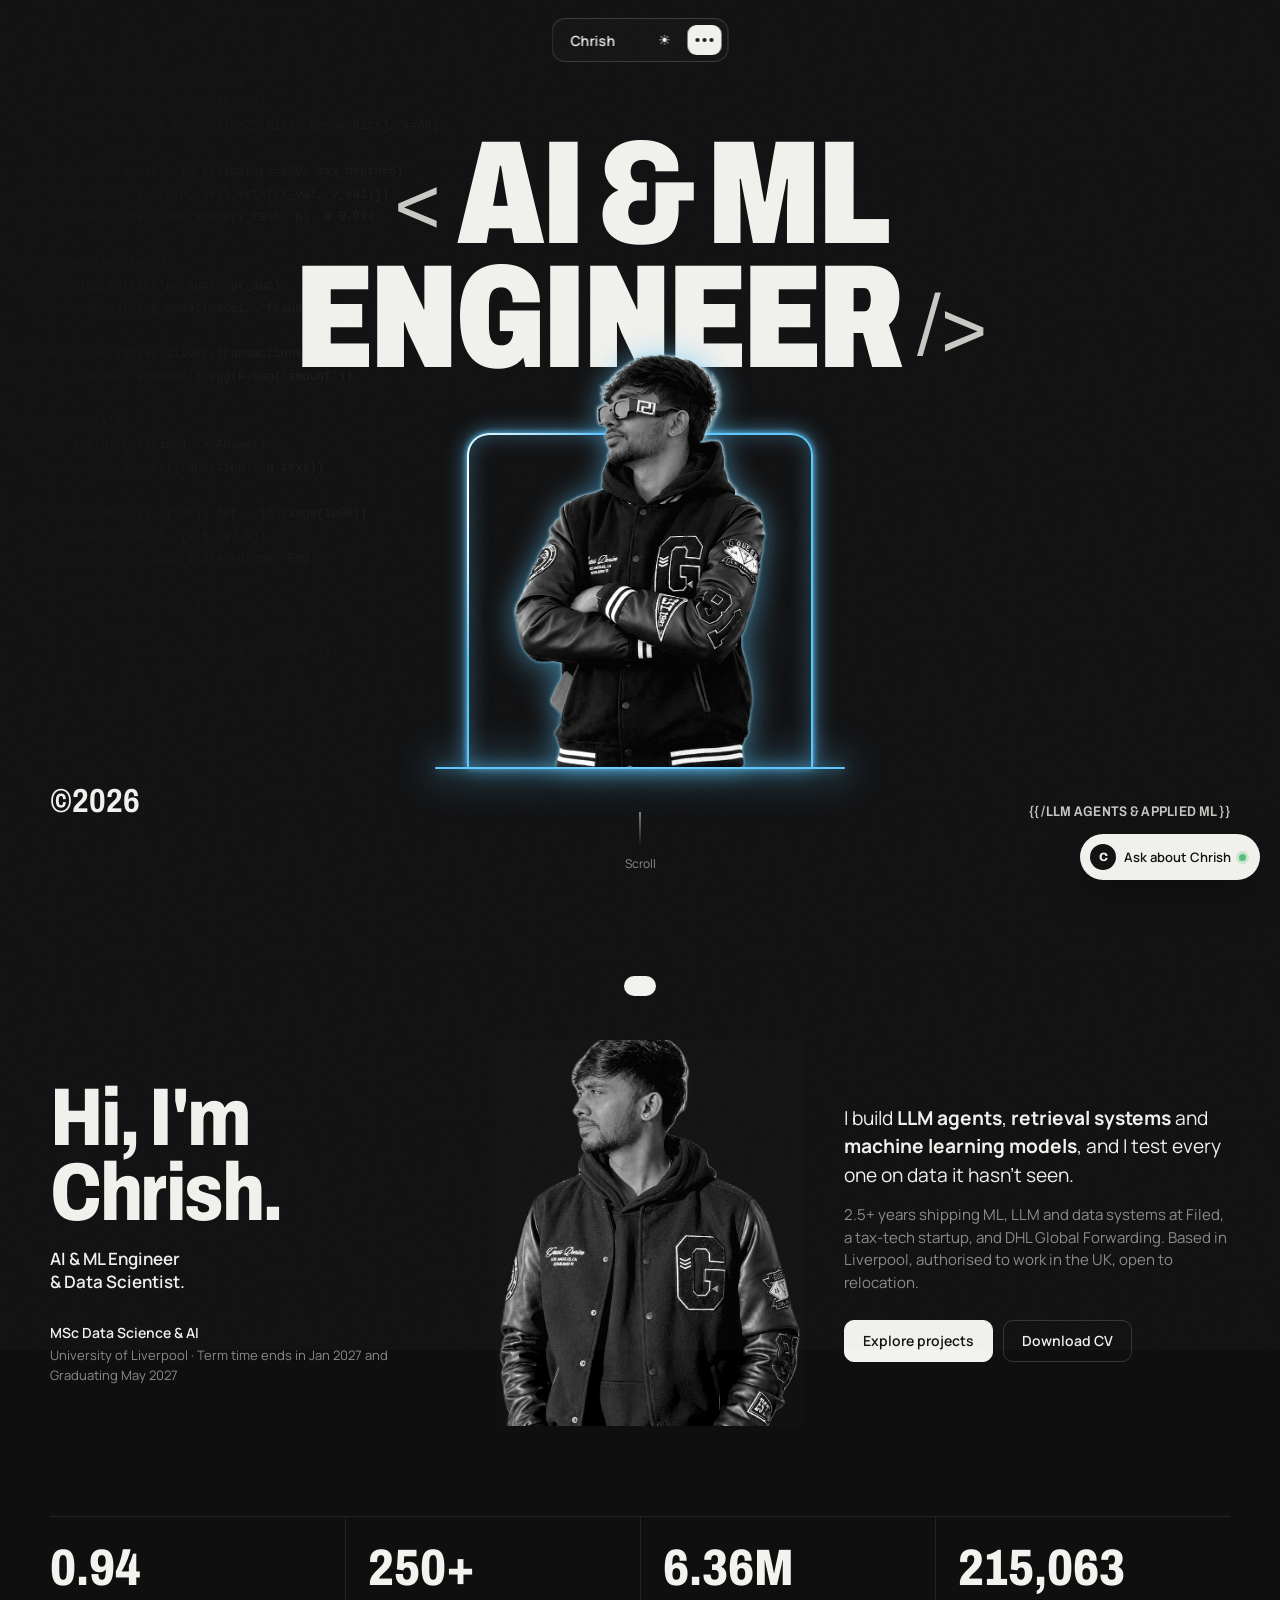
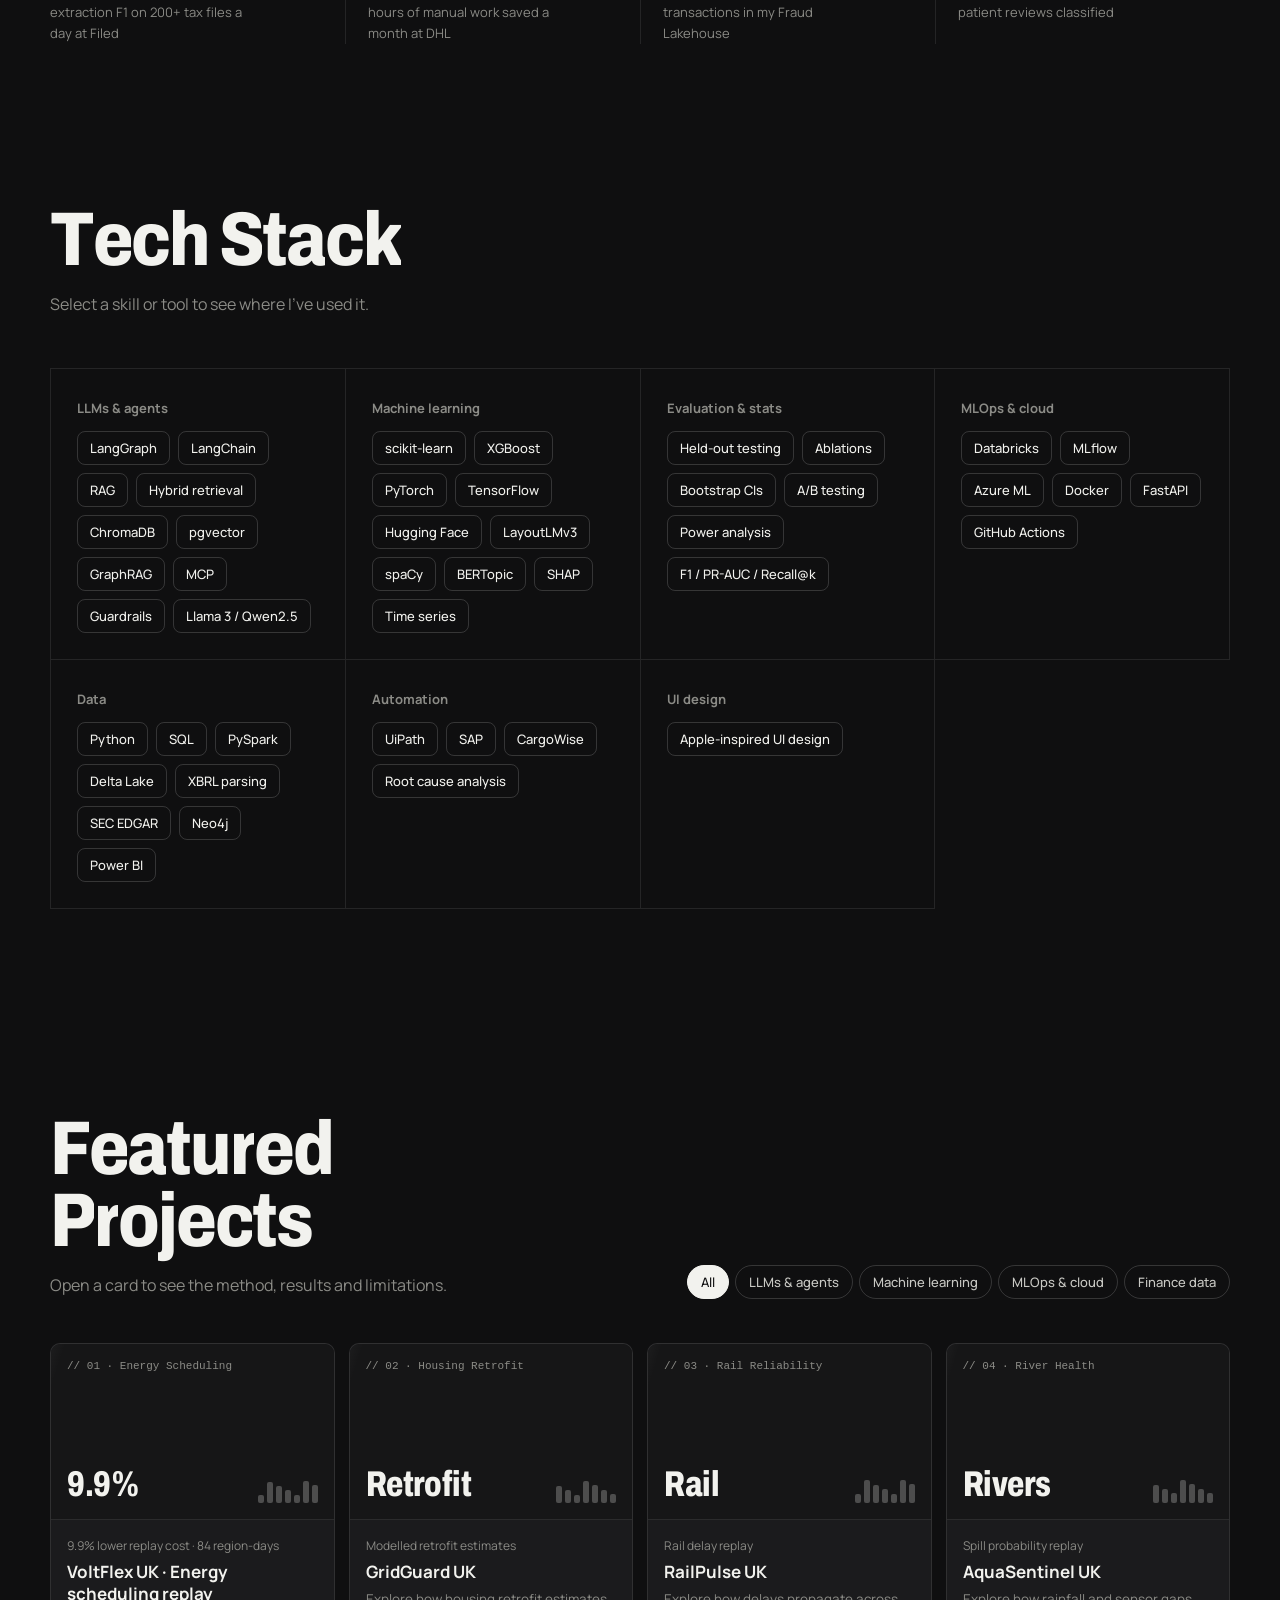
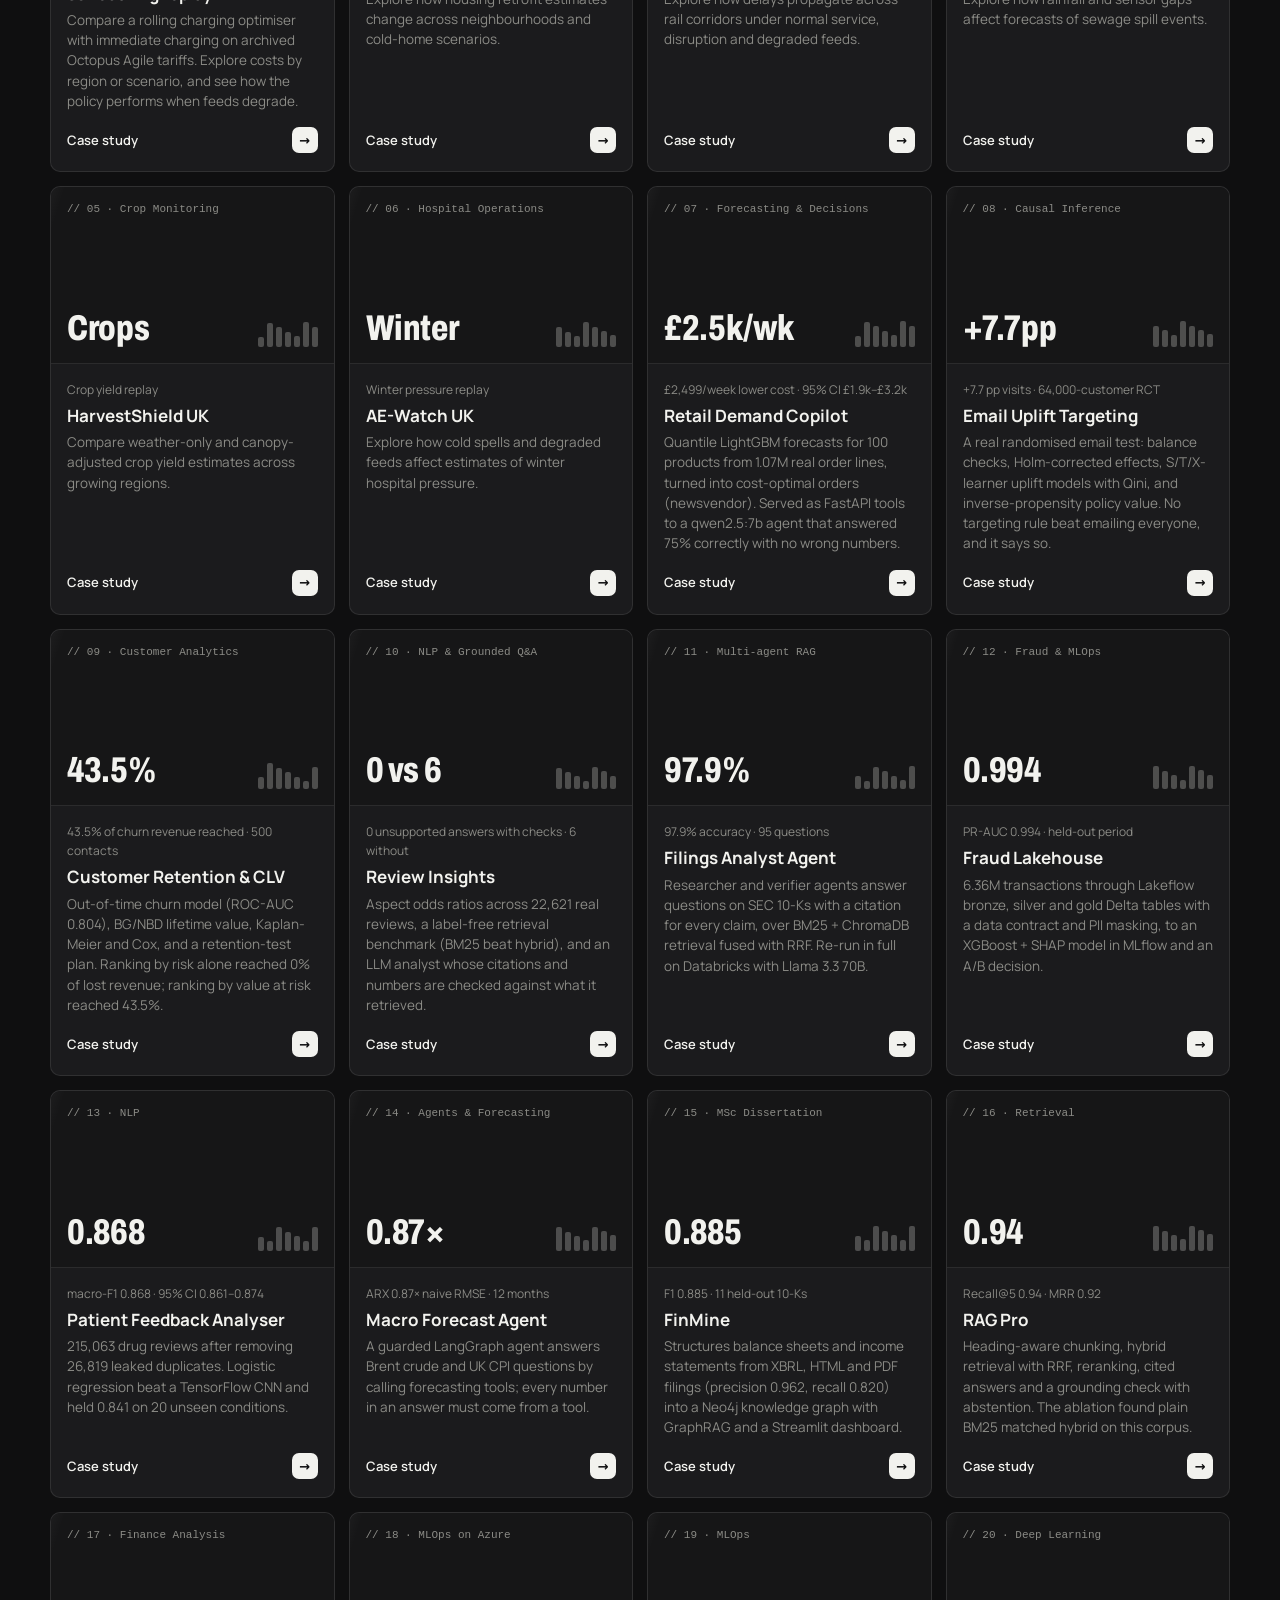
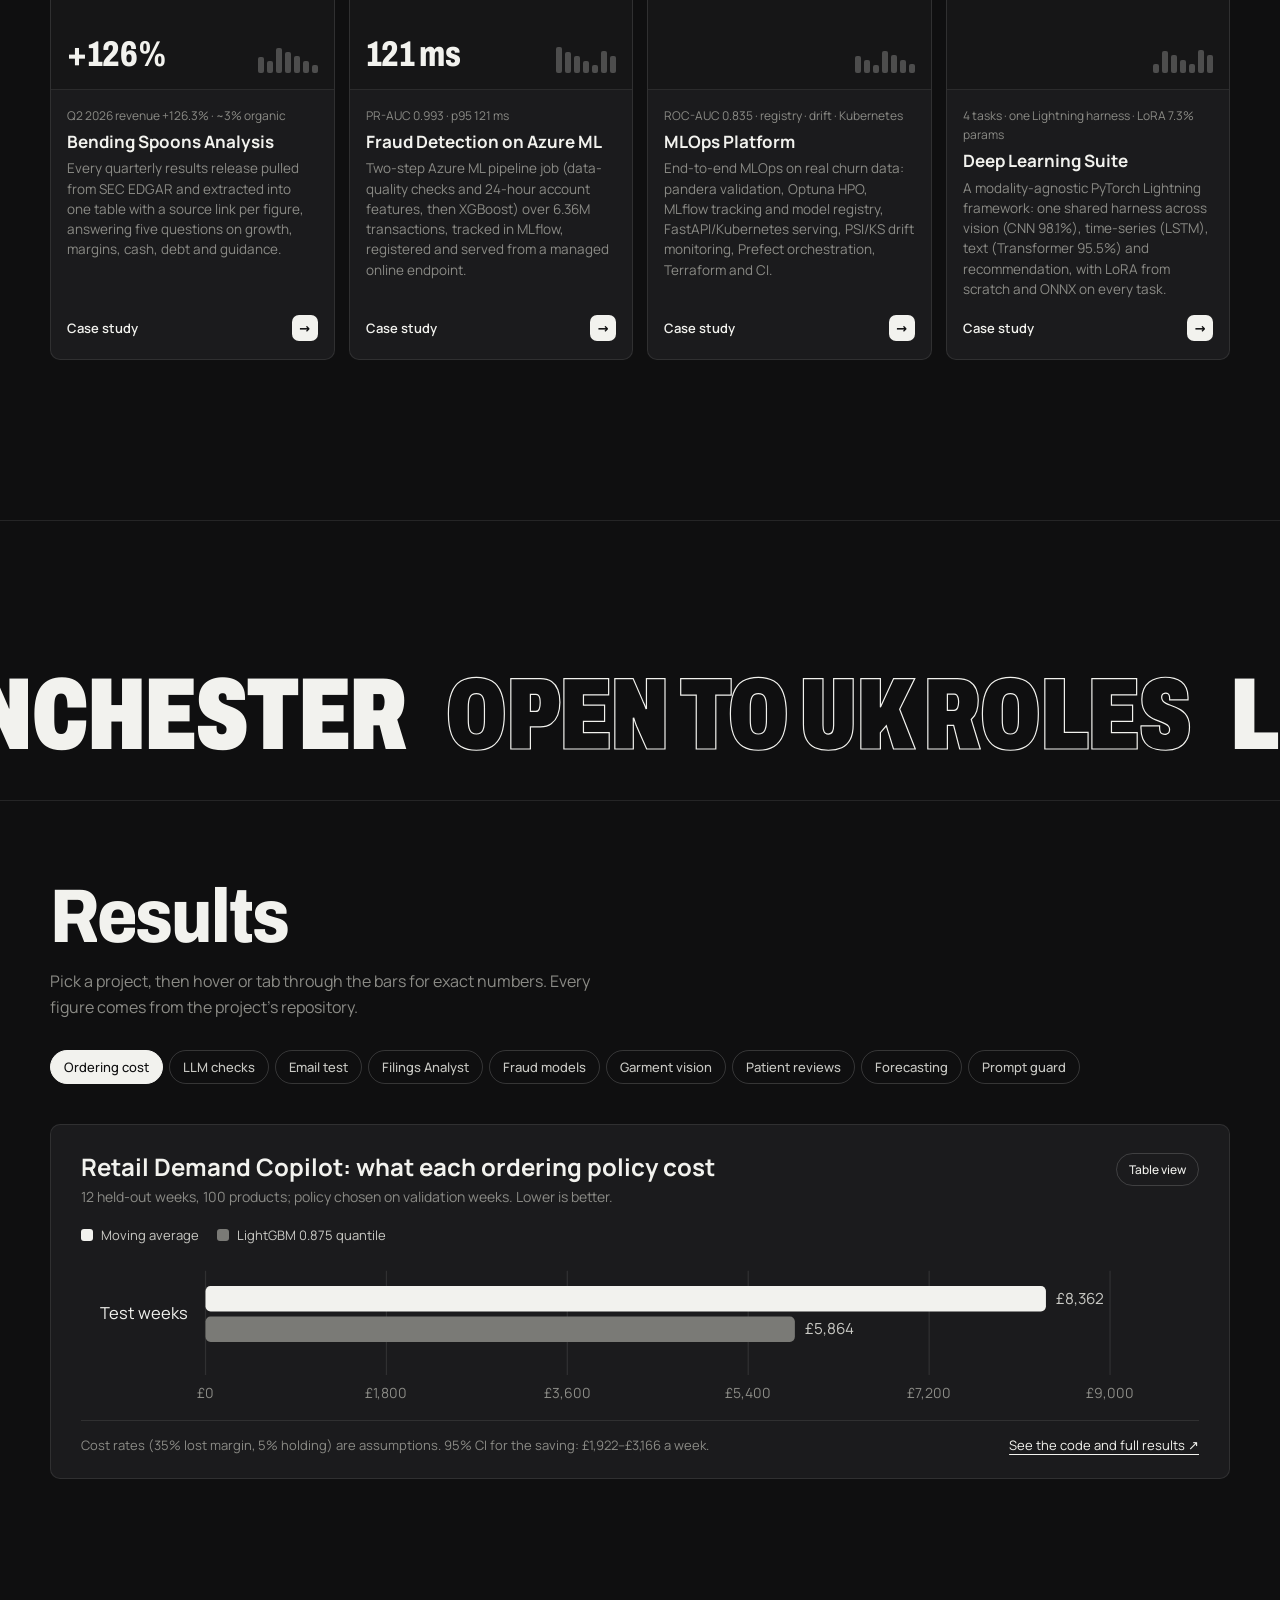
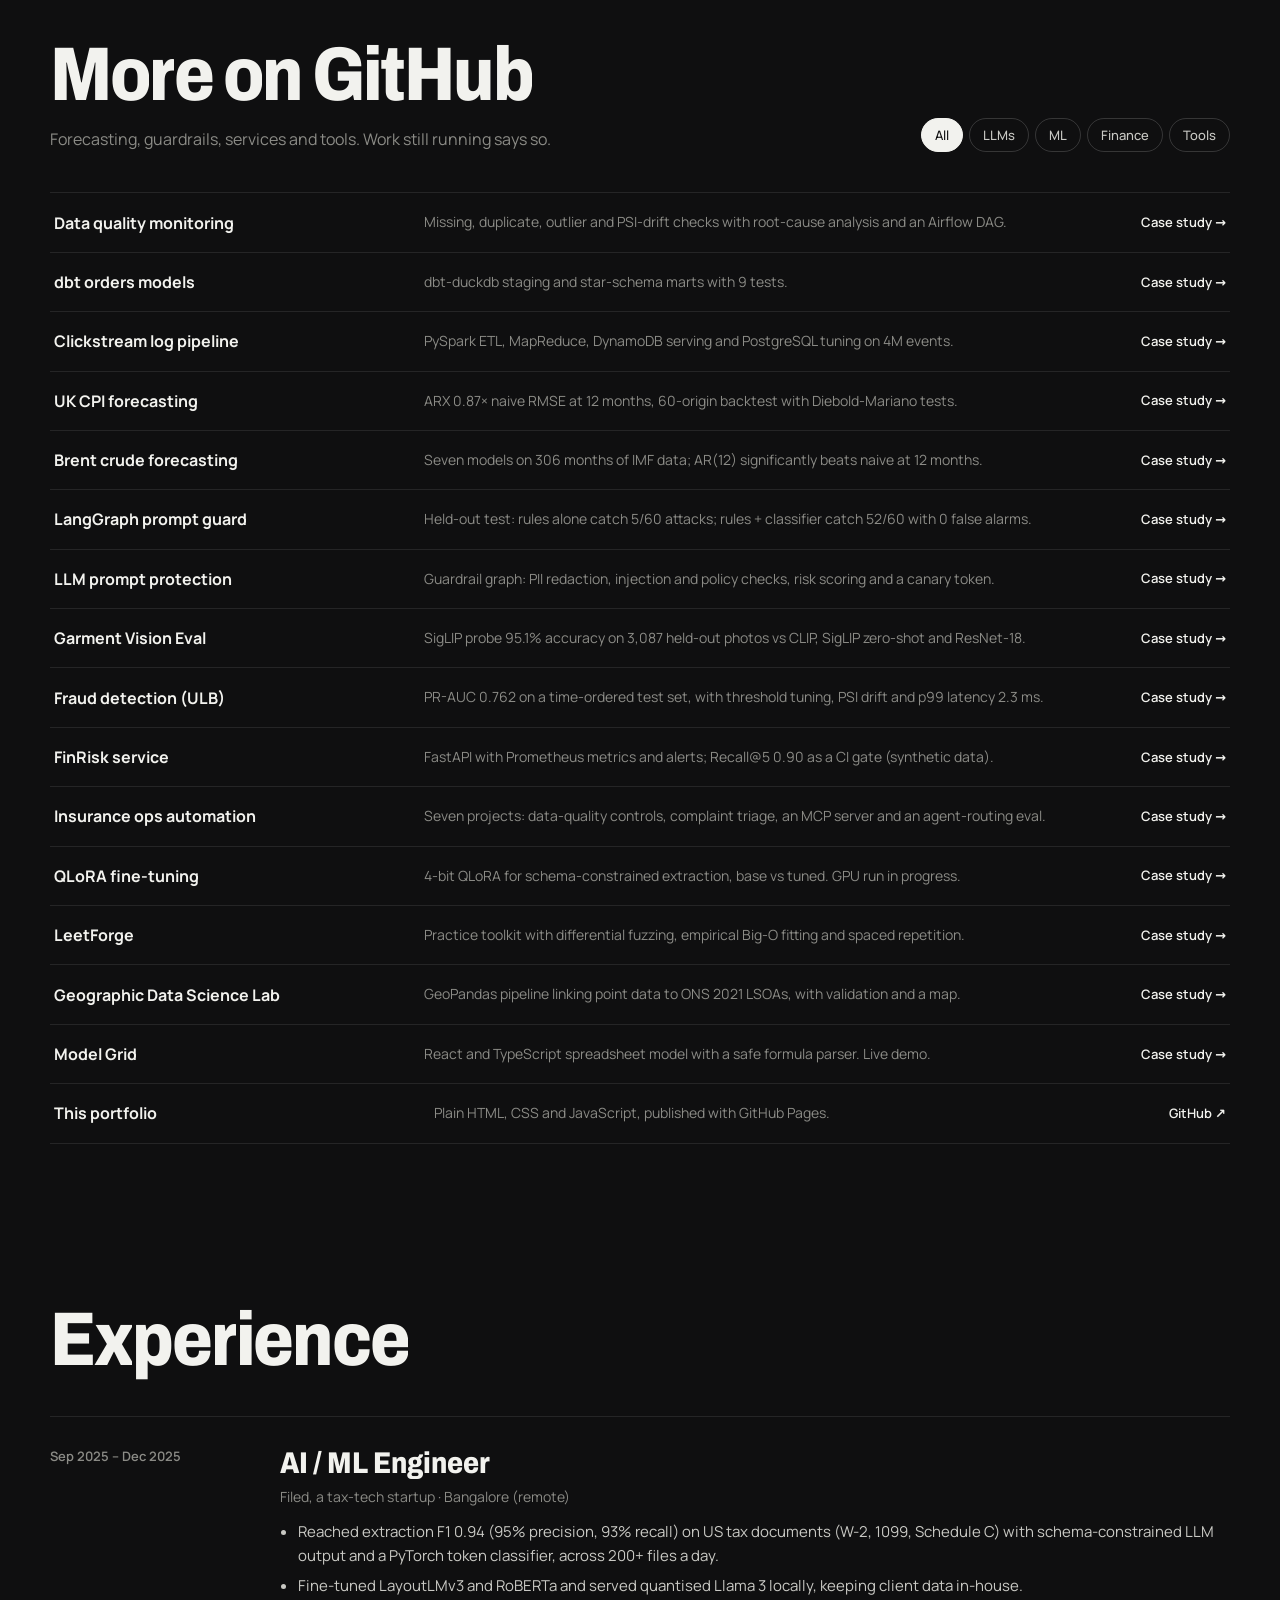
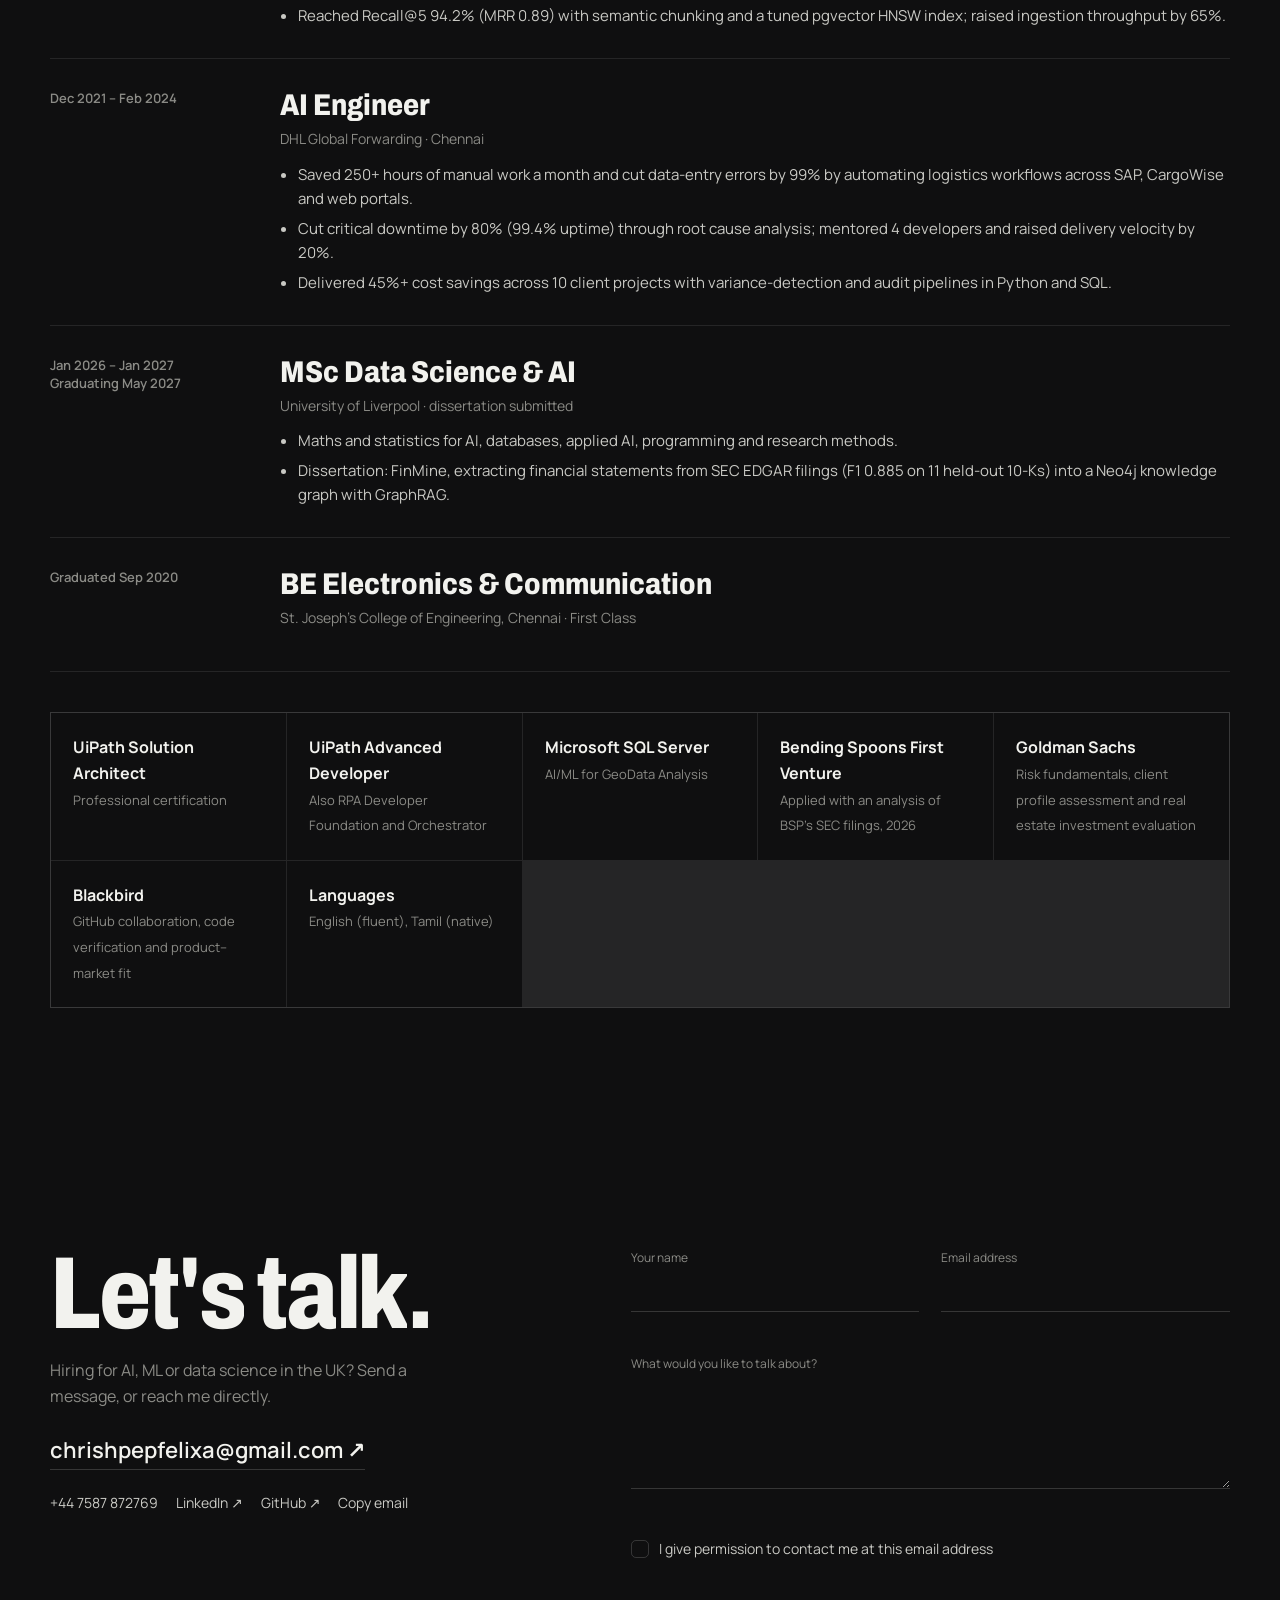
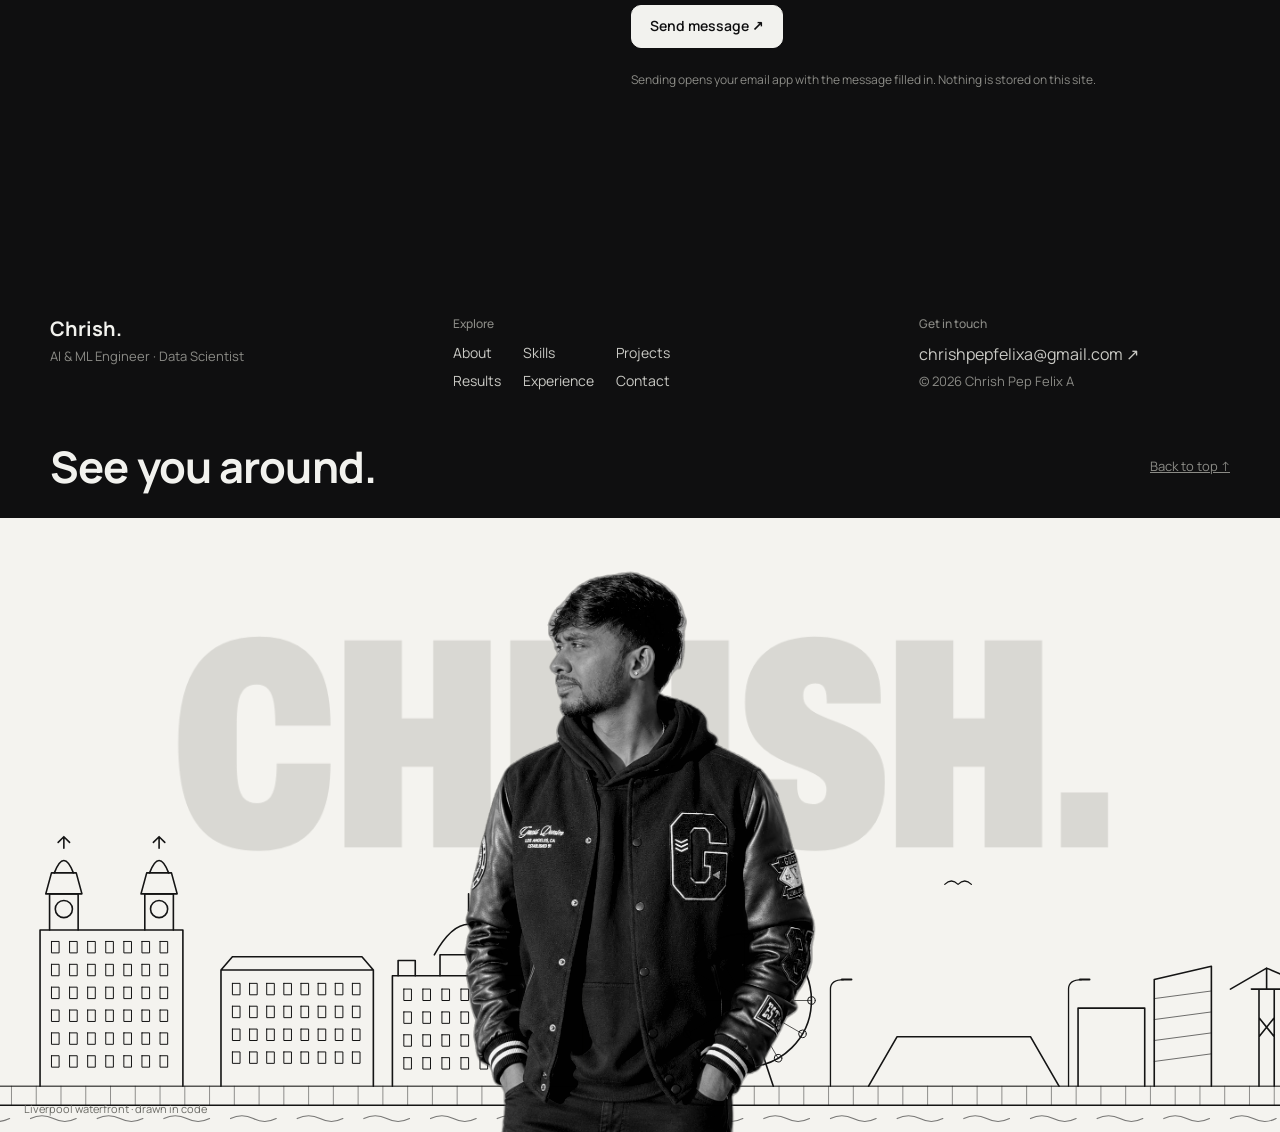
==== commit a44d7753: "Update portfolio resume and certification skills" ====
--- a/index.html
+++ b/index.html
@@ -552,6 +552,8 @@
       <div class="cert"><b>UiPath Advanced Developer</b><span>Also RPA Developer Foundation and Orchestrator</span></div>
       <div class="cert"><b>Microsoft SQL Server</b><span>AI/ML for GeoData Analysis</span></div>
       <div class="cert"><b>Bending Spoons First Venture</b><span>Applied with an analysis of BSP's SEC filings, 2026</span></div>
+      <div class="cert"><b>Goldman Sachs</b><span>Risk fundamentals, client profile assessment and real estate investment evaluation</span></div>
+      <div class="cert"><b>Blackbird</b><span>GitHub collaboration, code verification and product–market fit</span></div>
       <div class="cert"><b>Languages</b><span>English (fluent), Tamil (native)</span></div>
     </div>
   </div>
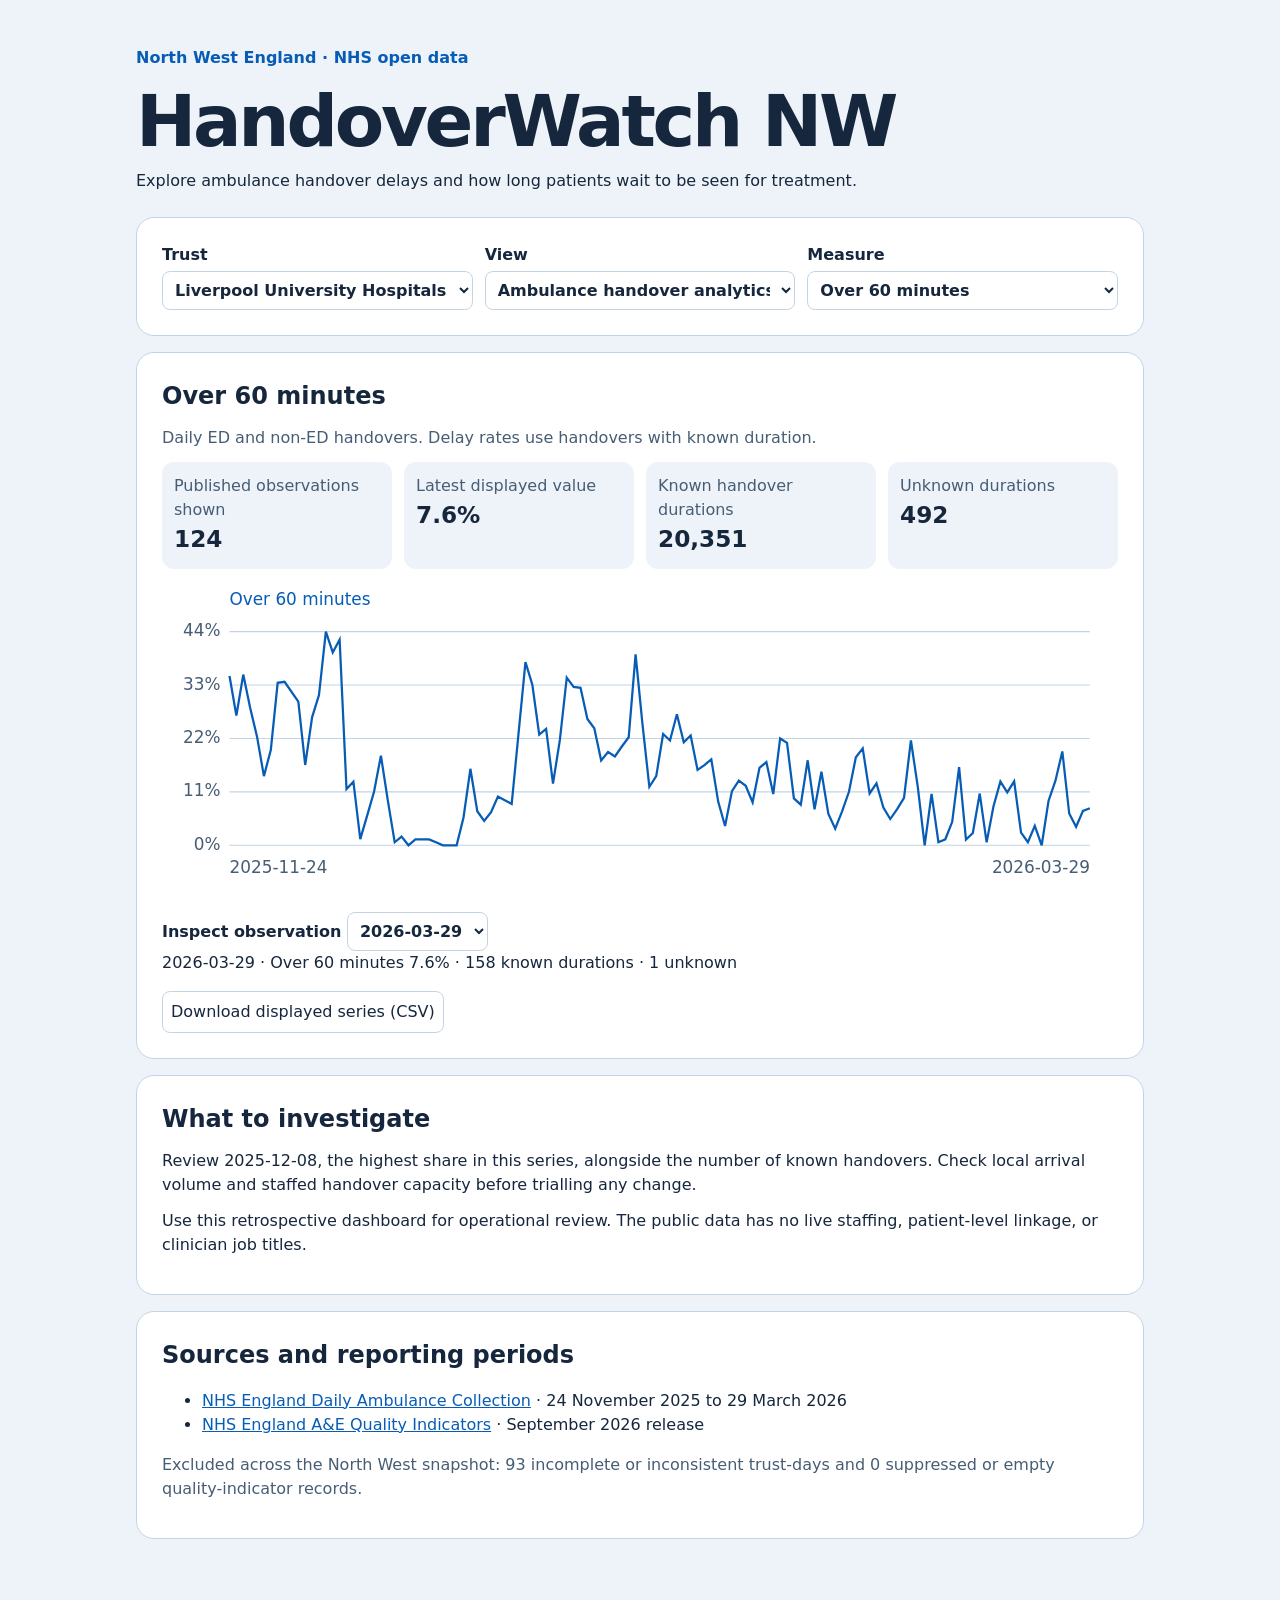
==== commit 855e6857: "Publish NHS handover and clinician access analytics" ====
--- a/index.html
+++ b/index.html
@@ -1,1229 +1,30 @@
-<!DOCTYPE html>
-<html lang="en-GB">
+<!doctype html>
+<html lang="en">
 <head>
-<meta charset="utf-8">
-<meta name="viewport" content="width=device-width, initial-scale=1">
-<title>Chrish Pep Felix A · AI &amp; ML Engineer</title>
-<meta name="description" content="Chrish Pep Felix A, AI and ML Engineer in Liverpool. LLM agents, retrieval and machine learning, tested on data they haven't seen.">
-<meta property="og:title" content="Chrish Pep Felix A · AI & ML Engineer">
-<meta property="og:description" content="LLM agents, retrieval and machine learning, tested on data they haven't seen.">
-<meta property="og:type" content="website">
-<meta property="og:url" content="https://chrisha-tech.github.io/">
-<meta property="og:image" content="https://chrisha-tech.github.io/img/cover-og-v2.jpg">
-<meta property="og:image:width" content="1200"><meta property="og:image:height" content="630">
-<meta property="og:image:alt" content="Chrish Pep Felix A, AI and ML Engineer">
-<meta name="twitter:card" content="summary_large_image">
-<meta name="twitter:image" content="https://chrisha-tech.github.io/img/cover-og-v2.jpg">
-<link rel="icon" href="data:image/svg+xml,%3Csvg xmlns='http://www.w3.org/2000/svg' viewBox='0 0 64 64'%3E%3Crect width='64' height='64' rx='14' fill='%230f0f10'/%3E%3Ctext x='32' y='45' font-family='Arial Black,Arial' font-weight='900' font-size='38' text-anchor='middle' fill='%23f2f2ee'%3EC%3C/text%3E%3C/svg%3E">
-<link rel="preload" href="fonts/archivo.woff2" as="font" type="font/woff2" crossorigin>
-<style>
-@font-face{font-family:"Archivo";src:url(fonts/archivo.woff2) format("woff2-variations"),url(fonts/archivo.woff2) format("woff2");font-weight:100 900;font-stretch:62% 125%;font-display:swap}
-@font-face{font-family:"Manrope";src:url(fonts/manrope.woff2) format("woff2-variations"),url(fonts/manrope.woff2) format("woff2");font-weight:200 800;font-display:swap}
-:root{--bg:#0f0f10;--bg2:#161617;--card:#1b1b1d;--ink:#f2f2ee;--ink2:#c9c9c4;--muted:#8b8b86;--line:rgba(255,255,255,.09);--line2:rgba(255,255,255,.16);--paper:#f4f3ef;--paper-ink:#141414;
---d:"Archivo",system-ui,sans-serif;--b:"Manrope",system-ui,sans-serif;--ease:cubic-bezier(.2,.8,.2,1)}
-:root[data-theme="light"]{--bg:#f4f3ef;--bg2:#ebeae5;--card:#ffffff;--ink:#121212;--ink2:#333;--muted:#6b6b66;--line:rgba(0,0,0,.09);--line2:rgba(0,0,0,.18)}
-*{box-sizing:border-box;margin:0;padding:0}
-html{scroll-behavior:smooth;-webkit-text-size-adjust:100%}
-body{background:var(--bg);color:var(--ink);font:400 16px/1.6 var(--b);overflow-x:hidden;transition:background .4s,color .4s}
-a{color:inherit}img{display:block;max-width:100%}
-button{font:inherit;color:inherit;background:none;border:0;cursor:pointer}
-:focus-visible{outline:2px solid var(--ink);outline-offset:3px}
-.glitch,.giant{font-variation-settings:"wdth" 70}
-.h2,.hi,.talk,.stat b,.pj .vis .big,.xi h3,.dlg-head h3,.kpi b,.hmeta{font-variation-settings:"wdth" 80}
-.sr-only{position:absolute;width:1px;height:1px;overflow:hidden;clip:rect(0 0 0 0);white-space:nowrap}
-.wrap{width:min(1180px,calc(100% - 48px));margin:0 auto}
-section{position:relative}
-.sec{padding:120px 0}
-.h2{font:800 clamp(40px,6vw,76px)/.95 var(--d);font-stretch:85%;letter-spacing:-.03em}
-.lead{color:var(--muted);max-width:56ch;margin-top:16px}
-.rv{opacity:0;transform:translateY(26px);transition:opacity .9s var(--ease),transform .9s var(--ease)}
-.rv.in{opacity:1;transform:none}
-
-/* ---------- top pill nav ---------- */
-.topnav{position:fixed;top:18px;left:50%;transform:translateX(-50%);z-index:60;display:flex;align-items:center;gap:6px;padding:6px 6px 6px 18px;border-radius:14px;background:rgba(22,22,23,.72);border:1px solid var(--line2);backdrop-filter:blur(14px);-webkit-backdrop-filter:blur(14px)}
-:root[data-theme="light"] .topnav{background:rgba(255,255,255,.75)}
-.topnav .nm{font:600 14px var(--b);text-decoration:none;margin-right:26px}
-.ibtn{width:34px;height:30px;border-radius:9px;display:grid;place-items:center;font-size:14px;transition:background .2s}
-.ibtn:hover{background:var(--line)}
-.menubtn{background:var(--ink);color:var(--bg)}.menubtn:hover{background:var(--ink);opacity:.85}
-.menubtn i{display:flex;gap:3px}.menubtn i b{width:4px;height:4px;border-radius:50%;background:currentColor}
-.menu{position:absolute;top:calc(100% + 8px);right:0;min-width:240px;padding:8px;border-radius:14px;background:var(--card);border:1px solid var(--line2);box-shadow:0 30px 60px -20px rgba(0,0,0,.6);opacity:0;visibility:hidden;transform:translateY(-6px) scale(.98);transform-origin:top right;transition:all .25s var(--ease)}
-.menu.open{opacity:1;visibility:visible;transform:none}
-.menu a{display:flex;justify-content:space-between;padding:10px 12px;border-radius:9px;text-decoration:none;font-size:14px;color:var(--ink2)}
-.menu a:hover{background:var(--line);color:var(--ink)}
-.menu hr{border:0;border-top:1px solid var(--line);margin:6px 4px}
-
-/* ---------- hero ---------- */
-.hero{min-height:100svh;display:grid;place-items:center;overflow:hidden;perspective:1100px;background:var(--bg)}
-.codebg{position:absolute;inset:-10% 0 0;font:500 12px/1.9 ui-monospace,Menlo,monospace;color:var(--ink);opacity:.06;white-space:pre;overflow:hidden;pointer-events:none;mask-image:radial-gradient(ellipse 70% 60% at 50% 45%,#000 30%,transparent 80%)}
-.codebg div{animation:codeup 60s linear infinite}
-@keyframes codeup{to{transform:translateY(-50%)}}
-.hero-in{position:relative;width:min(1180px,calc(100% - 40px));height:100svh;display:flex;flex-direction:column;align-items:center;justify-content:center}
-.glitch{position:relative;z-index:2;text-align:center;font:900 clamp(52px,11.5vw,170px)/.84 var(--d);font-stretch:72%;letter-spacing:-.02em;text-transform:uppercase;will-change:transform}
-.glitch .ln{display:block;position:relative}
-.glitch .ln span{display:inline-block}
-.glitch .br{font-weight:400;font-stretch:100%;font-size:.55em;vertical-align:.18em;color:var(--ink2)}
-.glitch .ln::before,.glitch .ln::after{content:attr(data-t);position:absolute;inset:0;pointer-events:none;opacity:0}
-.glitch.go .ln::before{animation:g1 .42s steps(3) 1;opacity:.9;color:var(--ink);clip-path:inset(20% 0 55% 0)}
-.glitch.go .ln::after{animation:g2 .42s steps(3) 1;opacity:.6;color:var(--muted);clip-path:inset(60% 0 12% 0)}
-@keyframes g1{0%{transform:translate(-6px,0)}50%{transform:translate(8px,0)}100%{transform:translate(-2px,0)}}
-@keyframes g2{0%{transform:translate(7px,0)}50%{transform:translate(-9px,0)}100%{transform:translate(3px,0)}}
-.hero .intro-l{opacity:0;transform:translateY(.5em);animation:hin 1s var(--ease) forwards}
-.hero .ln:nth-child(2) .intro-l{animation-delay:.15s}
-@keyframes hin{to{opacity:1;transform:none}}
-.hphoto{position:relative;z-index:3;width:min(270px,48vw);aspect-ratio:622/985;margin-top:-3.2vw;transform-style:preserve-3d;will-change:transform;opacity:0;animation:hin 1.1s .35s var(--ease) forwards;--neon:#5ec8ff}
-.hphoto img{position:relative;z-index:2;width:100%;height:100%;object-fit:contain;object-position:50% 100%;filter:grayscale(1) contrast(1.12) drop-shadow(0 0 1.5px rgba(150,225,255,.95)) drop-shadow(0 0 14px rgba(94,200,255,.55))}
-.nframe{position:absolute;left:-14%;right:-14%;top:22%;bottom:0;border-radius:22px 22px 0 0;border:2px solid var(--neon);border-bottom:0;box-shadow:0 0 6px var(--neon),0 0 22px rgba(94,200,255,.6),inset 0 0 22px rgba(94,200,255,.35);z-index:1;animation:neonon 1.4s .5s linear backwards,neonpulse 3.2s 2s ease-in-out infinite}
-.nframe::before{content:"";position:absolute;inset:-2px;border-radius:inherit;padding:2px;background:conic-gradient(from var(--a),transparent 0 70%,#fff 84%,transparent 96%);-webkit-mask:linear-gradient(#000 0 0) content-box,linear-gradient(#000 0 0);-webkit-mask-composite:xor;mask-composite:exclude;animation:spin 4s linear infinite;filter:drop-shadow(0 0 6px #fff)}
-.nframe::after{content:"";position:absolute;left:-10%;right:-10%;bottom:-2px;height:2px;background:var(--neon);box-shadow:0 0 12px var(--neon),0 0 40px 6px rgba(94,200,255,.45);border-radius:2px}
-.nglow{position:absolute;left:-30%;right:-30%;top:30%;bottom:-6%;background:radial-gradient(closest-side,rgba(94,200,255,.28),transparent 70%);filter:blur(10px);z-index:0;animation:neonpulse 3.2s 4s ease-in-out infinite}
-@keyframes neonon{0%{opacity:0}8%{opacity:1}12%{opacity:.1}20%{opacity:1}26%{opacity:.2}34%,100%{opacity:1}}
-@keyframes neonpulse{50%{opacity:.72}}
-:root[data-theme="light"] .hphoto{--neon:#0a84c9}
-.hmeta{position:absolute;bottom:9vh;left:0;right:0;display:flex;justify-content:space-between;align-items:flex-end;z-index:2;font:700 clamp(20px,2.6vw,34px) var(--d);font-stretch:80%}
-.hmeta .tag{font:600 clamp(11px,1.1vw,14px) var(--d);font-stretch:85%;letter-spacing:.02em;text-transform:uppercase;color:var(--ink2)}
-.hcue{position:absolute;bottom:3vh;left:50%;transform:translateX(-50%);font-size:12px;color:var(--muted);text-decoration:none;display:flex;flex-direction:column;align-items:center;gap:8px}
-.hcue i{width:1px;height:34px;background:linear-gradient(var(--ink),transparent);animation:cue 2s ease-in-out infinite}
-@keyframes cue{0%,100%{transform:scaleY(.4);transform-origin:top}50%{transform:scaleY(1)}}
-
-/* ---------- intro ---------- */
-.intro{padding:140px 0 100px}
-.igrid{display:grid;grid-template-columns:1.05fr .8fr 1fr;gap:40px;align-items:center}
-.hi{font:800 clamp(48px,6.4vw,92px)/.92 var(--d);font-stretch:82%;letter-spacing:-.03em}
-.role{font:600 17px/1.35 var(--b);margin-top:18px}
-.cur{margin-top:28px;font-size:13px;color:var(--muted)}.cur b{display:block;color:var(--ink);font-weight:600;font-size:14px}
-.iphoto{aspect-ratio:4/5;overflow:hidden;border-radius:4px}
-.iphoto img{width:100%;height:100%;object-fit:cover;filter:grayscale(1) contrast(1.05);transition:transform 1.2s var(--ease)}
-.iphoto:hover img{transform:scale(1.04)}
-.itext p{font-size:clamp(17px,1.5vw,20px);line-height:1.5}
-.itext p b{font-weight:700}
-.itext p+p{font-size:15px;color:var(--muted);margin-top:14px}
-.btns{display:flex;gap:10px;flex-wrap:wrap;margin-top:26px}
-.btn{display:inline-flex;align-items:center;gap:8px;padding:11px 18px;border-radius:10px;font:600 14px var(--b);text-decoration:none;border:1px solid var(--line2);transition:transform .25s var(--ease),background .25s,color .25s}
-.btn:hover{transform:translateY(-2px)}
-.btn.solid{background:var(--ink);color:var(--bg);border-color:var(--ink)}
-.btn.ghost:hover{background:var(--ink);color:var(--bg)}
-.stats{display:grid;grid-template-columns:repeat(4,1fr);margin-top:90px;border-top:1px solid var(--line)}
-.stat{padding:26px 22px 0 0}
-.stat+.stat{padding-left:22px;border-left:1px solid var(--line)}
-.stat b{display:block;font:800 clamp(34px,4vw,54px)/1 var(--d);font-stretch:78%}
-.stat span{display:block;font-size:13px;color:var(--muted);margin-top:8px;max-width:24ch}
-
-/* ---------- tech stack ---------- */
-.stackgrid{display:grid;grid-template-columns:repeat(auto-fit,minmax(260px,1fr));margin-top:50px;border-top:1px solid var(--line);border-left:1px solid var(--line)}
-.sg{padding:26px;border-right:1px solid var(--line);border-bottom:1px solid var(--line)}
-.sg h3{font:700 13px var(--b);color:var(--muted);margin-bottom:14px}
-.chips{display:flex;flex-wrap:wrap;gap:8px}
-.chip{padding:7px 12px;border-radius:8px;border:1px solid var(--line2);font:500 13px var(--b);transition:background .2s,color .2s,border-color .2s}
-.chip:hover,.chip[aria-pressed="true"]{background:var(--ink);color:var(--bg);border-color:var(--ink)}
-.usedin{margin-top:18px;min-height:26px;font-size:14px;color:var(--muted)}.usedin b{color:var(--ink)}
-
-/* ---------- projects ---------- */
-.phead{display:flex;justify-content:space-between;align-items:flex-end;gap:24px;flex-wrap:wrap}
-.filters{display:flex;gap:6px;flex-wrap:wrap}
-.f{padding:7px 13px;border-radius:999px;border:1px solid var(--line2);font:500 13px var(--b);color:var(--ink2);transition:all .2s}
-#resTabs .pf{padding:7px 13px;border-radius:999px;border:1px solid var(--line2);font:500 13px var(--b);color:var(--ink2);transition:all .2s}
-#resTabs .pf[aria-selected="true"],.f[aria-pressed="true"],.f[aria-selected="true"]{background:var(--ink);color:var(--bg);border-color:var(--ink)}
-.pgrid{display:grid;grid-template-columns:repeat(4,1fr);gap:14px;margin-top:44px}
-.pj{position:relative;display:flex;flex-direction:column;background:var(--card);border:1px solid var(--line);border-radius:10px;overflow:hidden;text-align:left;transition:transform .35s var(--ease),border-color .3s;cursor:pointer}
-.pj:hover,.pj:focus-visible{transform:translateY(-6px);border-color:var(--line2)}
-.pj .vis{position:relative;aspect-ratio:16/10;background:var(--bg2);border-bottom:1px solid var(--line);overflow:hidden;padding:16px;display:flex;flex-direction:column;justify-content:space-between}
-.pj .vis .k{font:500 11px ui-monospace,Menlo,monospace;color:var(--muted)}
-.pj .vis .big{font:800 clamp(30px,2.8vw,40px)/1 var(--d);font-stretch:75%;letter-spacing:-.01em;transition:transform .5s var(--ease)}
-.pj:hover .vis .big{transform:translateX(4px)}
-.pj .vis .mini{display:flex;gap:3px;align-items:flex-end;height:26px;position:absolute;right:16px;bottom:16px}
-.pj .vis .mini i{width:6px;background:var(--ink);opacity:.25;border-radius:2px;transition:opacity .4s,height .5s var(--ease)}
-.pj:hover .vis .mini i{opacity:.6}
-.pj .bd{padding:16px 16px 18px;display:flex;flex-direction:column;gap:6px;flex:1}
-.pj .cat{font-size:12px;color:var(--muted)}
-.pj h3{font:700 17px/1.25 var(--b)}
-.pj p{font-size:13.5px;color:var(--muted);line-height:1.5}
-.pj .go{margin-top:auto;padding-top:10px;display:flex;justify-content:space-between;align-items:center;font-size:13px;font-weight:600}
-.pj .go span:last-child{width:26px;height:26px;border-radius:7px;background:var(--ink);color:var(--bg);display:grid;place-items:center;transition:transform .3s var(--ease)}
-.pj:hover .go span:last-child{transform:rotate(-45deg)}
-.pj[hidden]{display:none}
-
-/* ---------- results chart ---------- */
-.chartcard{margin-top:40px;padding:28px 30px 22px;background:var(--card);border:1px solid var(--line);border-radius:10px}
-.ch-top{display:flex;justify-content:space-between;gap:20px;align-items:flex-start;flex-wrap:wrap}
-.ch-top h3{font:700 clamp(20px,2vw,24px)/1.2 var(--b)}
-.ch-top p{font-size:14px;color:var(--muted);margin-top:4px;max-width:62ch}
-.ch-tools,.ch-toggle{display:flex;gap:6px;align-items:center;flex-wrap:wrap}
-.ch-toggle button,.ch-tbl{font:500 12px var(--b);padding:7px 12px;border-radius:999px;border:1px solid var(--line2)}
-.ch-toggle button[aria-pressed="true"],.ch-tbl[aria-pressed="true"]{background:var(--ink);color:var(--bg);border-color:var(--ink)}
-.ch-legend{display:flex;gap:18px;flex-wrap:wrap;margin:16px 0 4px;font-size:13px;color:var(--ink2)}
-.ch-legend span{display:inline-flex;align-items:center;gap:8px}.ch-legend i{width:12px;height:12px;border-radius:3px;display:inline-block}
-.ch-plot{position:relative;margin-top:8px}
-#chSvg{display:block;width:100%;height:auto;overflow:visible}
-#chSvg text{font-family:var(--b);fill:var(--ink2)}
-#chSvg .lbl{font-size:13px;fill:var(--ink)}#chSvg .val{font-size:12px}#chSvg .ax{font-size:11px;fill:var(--muted)}
-#chSvg .gl{stroke:var(--line)}#chSvg .ref{stroke:var(--ink);stroke-dasharray:4 4;opacity:.7}#chSvg .reft{font-size:11px;fill:var(--ink)}
-#chSvg .bar{transform-box:fill-box;transform-origin:0 50%;transform:scaleX(0);transition:transform .9s var(--ease),opacity .2s}
-#chSvg.on .bar{transform:scaleX(1)}
-#chSvg .ci{stroke:var(--ink);stroke-width:1.5;opacity:0;transition:opacity .4s .7s}#chSvg.on .ci{opacity:.85}
-#chSvg .hit{fill:transparent;cursor:pointer;outline:none}
-#chSvg.dim g.m:not(:hover):not(:focus-within) .bar{opacity:.35}
-:root[data-theme="light"] #chSvg .bar[fill="#f2f2ee"]{fill:#151515}
-.ch-tip{position:absolute;pointer-events:none;min-width:150px;padding:10px 12px;background:var(--bg);border:1px solid var(--line2);border-radius:8px;font-size:13px;opacity:0;transform:translate(-50%,-110%);transition:opacity .15s;z-index:3;white-space:nowrap}
-.ch-tip.on{opacity:1}.ch-tip b{display:block;font-size:15px}.ch-tip small{color:var(--muted)}
-.ch-table table{width:100%;border-collapse:collapse;font-size:14px;margin-top:10px}
-.ch-table th,.ch-table td{text-align:left;padding:8px 10px;border-bottom:1px solid var(--line)}.ch-table th{color:var(--muted);font-weight:500}
-.ch-foot{display:flex;justify-content:space-between;gap:16px;flex-wrap:wrap;margin-top:14px;padding-top:14px;border-top:1px solid var(--line);font-size:13px;color:var(--muted)}
-.ch-foot a{color:var(--ink);text-underline-offset:4px}
-
-/* ---------- repos list ---------- */
-.rlist{margin-top:40px;border-top:1px solid var(--line)}
-.rrow{display:grid;grid-template-columns:minmax(200px,1fr) 2fr auto;gap:24px;align-items:center;padding:18px 4px;border-bottom:1px solid var(--line);text-decoration:none;transition:padding .35s var(--ease),background .3s}
-.rrow:hover{padding-left:16px;background:var(--bg2)}
-.rrow b{font:700 16px var(--b)}.rrow span{font-size:14px;color:var(--muted)}
-.rrow em{font-style:normal;font-size:13px;font-weight:600;white-space:nowrap}
-.rrow[hidden]{display:none}
-
-/* ---------- experience ---------- */
-.xp{margin-top:40px;border-top:1px solid var(--line)}
-.xi{display:grid;grid-template-columns:200px 1fr;gap:30px;padding:30px 0;border-bottom:1px solid var(--line)}
-.xi .when{font:600 13px var(--b);color:var(--muted)}
-.xi h3{font:800 clamp(22px,2.4vw,30px)/1.1 var(--d);font-stretch:85%}
-.xi .org{font-size:14px;color:var(--muted);margin:6px 0 12px}
-.xi ul{padding-left:18px;color:var(--ink2);font-size:15px}.xi li+li{margin-top:6px}
-.certs{display:grid;grid-template-columns:repeat(auto-fit,minmax(210px,1fr));gap:1px;margin-top:40px;background:var(--line);border:1px solid var(--line)}
-.cert{background:var(--bg);padding:22px}.cert b{display:block;font-weight:700}.cert span{font-size:13px;color:var(--muted)}
-
-/* ---------- contact ---------- */
-.cgrid{display:grid;grid-template-columns:1fr 1.15fr;gap:60px;align-items:start}
-.talk{font:800 clamp(56px,8vw,112px)/.9 var(--d);font-stretch:80%;letter-spacing:-.03em}
-.cdesc{color:var(--muted);margin:18px 0 26px;max-width:40ch}
-.cmail{display:inline-flex;gap:8px;font:600 clamp(17px,1.8vw,22px) var(--b);text-decoration:none;border-bottom:1px solid var(--line2);padding-bottom:4px}
-.cmail:hover{border-color:var(--ink)}
-.clinks{display:flex;gap:18px;flex-wrap:wrap;margin-top:22px;font-size:14px}
-.clinks a{text-decoration:none;color:var(--ink2)}.clinks a:hover{color:var(--ink)}
-form{display:grid;gap:22px}
-.f2{display:grid;grid-template-columns:1fr 1fr;gap:22px}
-.fld label{display:block;font-size:12px;color:var(--muted);margin-bottom:6px}
-.fld input,.fld textarea{width:100%;background:transparent;border:0;border-bottom:1px solid var(--line2);color:var(--ink);font:400 16px var(--b);padding:8px 0;outline:none;transition:border-color .2s}
-.fld textarea{min-height:110px;resize:vertical}
-.fld input:focus,.fld textarea:focus{border-color:var(--ink)}
-.fld.bad input,.fld.bad textarea{border-color:#d2564b}
-.err{font-size:12px;color:#e07a70;min-height:16px;margin-top:4px}
-.send{justify-self:start}
-.fnote{font-size:12px;color:var(--muted)}
-.consent{display:flex;align-items:flex-start;gap:10px;font-size:14px;color:var(--ink2);cursor:pointer;line-height:1.45}
-.consent input{appearance:none;-webkit-appearance:none;flex:none;width:18px;height:18px;margin-top:1px;border:1px solid var(--line2);border-radius:5px;display:grid;place-items:center;cursor:pointer;transition:background .2s,border-color .2s}
-.consent input::after{content:"";width:9px;height:5px;border-left:2px solid var(--bg);border-bottom:2px solid var(--bg);transform:rotate(-45deg) scale(0);margin-top:-2px;transition:transform .2s var(--ease)}
-.consent input:checked{background:var(--ink);border-color:var(--ink)}.consent input:checked::after{transform:rotate(-45deg) scale(1)}
-.consent:hover input{border-color:var(--ink)}
-.done{font-size:14px}.done a{text-underline-offset:3px}
-
-/* ---------- footer ---------- */
-footer{position:relative;margin-top:60px}
-.fstrip{display:grid;grid-template-columns:1.2fr 1.4fr 1fr;gap:30px;padding:46px 0 26px}
-.fstrip .nm{font:700 20px var(--b)}.fstrip small{display:block;color:var(--muted);font-size:13px;margin-top:4px}
-.fstrip h4{font:500 12px var(--b);color:var(--muted);margin-bottom:10px}
-.fl{display:grid;grid-template-columns:repeat(3,auto);gap:6px 22px;justify-content:start;font-size:14px}
-.fl a,.fmail{text-decoration:none;color:var(--ink2)}.fl a:hover,.fmail:hover{color:var(--ink)}
-.fbar{display:flex;justify-content:space-between;align-items:center;padding:18px 0 22px}
-.see{font:700 clamp(28px,3.4vw,44px) var(--b);letter-spacing:-.02em}
-.totop{font-size:13px;color:var(--muted)}.totop:hover{color:var(--ink)}
-.stage{position:relative;height:clamp(380px,48vw,640px);background:var(--paper);overflow:hidden;color:var(--paper-ink)}
-.giant{position:absolute;left:50%;top:4%;transform:translateX(-50%);font:900 clamp(120px,25vw,380px)/.8 var(--d);font-stretch:70%;letter-spacing:-.03em;color:#d9d8d3;white-space:nowrap;user-select:none;will-change:transform}
-.skyline{position:absolute;left:0;right:0;bottom:0;width:100%;height:62%;color:var(--paper-ink)}
-.skyline path,.skyline line,.skyline rect,.skyline circle,.skyline polyline{vector-effect:non-scaling-stroke}
-.skyline .draw{stroke-dasharray:var(--len,2000);stroke-dashoffset:var(--len,2000);transition:stroke-dashoffset 2.6s var(--ease)}
-.stage.in .skyline .draw{stroke-dashoffset:0}
-.me{position:absolute;bottom:0;left:50%;height:92%;transform:translateX(-50%) translateY(6%);filter:grayscale(1) contrast(1.15) brightness(.95);z-index:2;transition:transform 1.4s var(--ease)}
-.stage.in .me{transform:translateX(-50%)}
-.fcopy{position:absolute;left:24px;bottom:14px;z-index:3;font-size:11px;color:#6b6b66}
-.stage.dimmed::after{content:"";position:absolute;inset:0;background:rgba(15,15,16,.45);z-index:4;transition:opacity .4s}
-
-/* ---------- chat assistant ---------- */
-.askbtn{position:fixed;right:20px;bottom:20px;z-index:70;display:flex;align-items:center;gap:8px;padding:10px 14px 10px 10px;border-radius:999px;background:var(--ink);color:var(--bg);font:600 13px var(--b);box-shadow:0 14px 40px -10px rgba(0,0,0,.6);transition:transform .3s var(--ease)}
-.askbtn:hover{transform:translateY(-2px)}
-.askbtn .av{width:26px;height:26px;border-radius:50%;background:var(--bg);color:var(--ink);display:grid;place-items:center;font:800 12px var(--d)}
-.askbtn .dot{width:7px;height:7px;border-radius:50%;background:#55c27a;box-shadow:0 0 0 3px rgba(85,194,122,.25)}
-.chat{position:fixed;right:20px;bottom:76px;z-index:71;width:min(380px,calc(100vw - 32px));height:min(540px,calc(100svh - 110px));display:flex;flex-direction:column;background:#141415;color:#eee;border:1px solid rgba(255,255,255,.14);border-radius:16px;box-shadow:0 40px 80px -20px rgba(0,0,0,.7);opacity:0;visibility:hidden;transform:translateY(14px) scale(.98);transform-origin:bottom right;transition:all .3s var(--ease)}
-.chat.open{opacity:1;visibility:visible;transform:none}
-.chat header{display:flex;align-items:center;gap:10px;padding:14px 14px 12px;border-bottom:1px solid rgba(255,255,255,.08)}
-.chat header .av{width:30px;height:30px;border-radius:50%;background:#eee;color:#111;display:grid;place-items:center;font:800 13px var(--d)}
-.chat header b{display:block;font-size:14px}.chat header small{font-size:11px;color:#8b8b86}
-.chat header button{margin-left:auto;width:28px;height:28px;border-radius:8px;font-size:18px;color:#aaa}.chat header button:hover{background:rgba(255,255,255,.08);color:#fff}
-.msgs{flex:1;overflow-y:auto;padding:14px;display:flex;flex-direction:column;gap:10px;scroll-behavior:smooth}
-.m{max-width:86%;padding:9px 12px;border-radius:12px;font-size:13.5px;line-height:1.5;animation:min .35s var(--ease)}
-@keyframes min{from{opacity:0;transform:translateY(6px)}}
-.m.bot{background:#202022;border-top-left-radius:4px}.m.bot small{display:block;font-size:11px;color:#8b8b86;margin-bottom:3px}
-.m.bot a{color:#fff}
-.m.you{align-self:flex-end;background:#eee;color:#111;border-top-right-radius:4px}
-.m.typing{display:flex;gap:4px}.m.typing i{width:6px;height:6px;border-radius:50%;background:#777;animation:bl 1s infinite}.m.typing i:nth-child(2){animation-delay:.15s}.m.typing i:nth-child(3){animation-delay:.3s}
-@keyframes bl{50%{opacity:.25}}
-.sugg{display:flex;gap:6px;flex-wrap:wrap;padding:0 14px 10px}
-.sugg button{font-size:12px;padding:6px 10px;border-radius:999px;border:1px solid rgba(255,255,255,.16);color:#ccc}.sugg button:hover{background:#eee;color:#111}
-.chat form{display:flex;gap:8px;padding:10px 12px 6px;border-top:1px solid rgba(255,255,255,.08)}
-.chat input{flex:1;background:#1d1d1f;border:1px solid rgba(255,255,255,.1);border-radius:10px;padding:9px 12px;color:#eee;font:400 14px var(--b);outline:none}
-.chat input:focus{border-color:rgba(255,255,255,.35)}
-.chat form button{width:38px;border-radius:10px;background:#eee;color:#111;font-weight:700}
-.chat .disc{font-size:10.5px;color:#77776f;text-align:center;padding:0 12px 10px}
-
-/* ---------- case dialog ---------- */
-dialog{margin:auto;width:min(780px,calc(100% - 28px));max-height:88vh;padding:0;background:var(--card);color:var(--ink);border:1px solid var(--line2);border-radius:14px;overflow:hidden}
-dialog[open]{display:flex;flex-direction:column;animation:pop .45s var(--ease)}
-dialog::backdrop{background:rgba(8,8,9,.7);backdrop-filter:blur(6px)}
-@keyframes pop{from{opacity:0;transform:translateY(30px) scale(.97)}}
-.dlg-head{display:flex;justify-content:space-between;gap:16px;padding:22px 26px 16px;border-bottom:1px solid var(--line)}
-.dlg-tag{font-size:12px;color:var(--muted)}
-.dlg-head h3{font:800 clamp(26px,3.4vw,38px)/1 var(--d);font-stretch:82%;margin-top:6px}
-.x{width:36px;height:36px;border-radius:9px;border:1px solid var(--line2);font-size:20px;flex:none}
-.dlg-body{overflow:auto;padding:8px 26px 10px;flex:1}
-.dlg-foot{display:flex;justify-content:space-between;align-items:center;padding:12px 26px;border-top:1px solid var(--line);font-size:13px;color:var(--muted)}
-.dnav{font-size:13px;font-weight:600}
-.kpis{display:grid;grid-template-columns:repeat(auto-fit,minmax(160px,1fr));gap:1px;margin:16px 0 20px;background:var(--line);border:1px solid var(--line)}
-.kpi{background:var(--card);padding:16px}.kpi b{font:800 34px/1 var(--d);font-stretch:78%}.kpi i{font:700 18px var(--d);font-style:normal}.kpi span{display:block;font-size:12px;color:var(--muted);margin-top:6px}
-.pipe{list-style:none;display:flex;flex-wrap:wrap;gap:8px;margin:0 0 18px}
-.pipe li{font-size:12.5px;padding:7px 11px;border:1px solid var(--line2);border-radius:8px;color:var(--ink2)}.pipe li span{font-weight:700;margin-right:6px;color:var(--muted)}
-.cs{display:grid;grid-template-columns:120px 1fr;gap:18px;padding:14px 0;border-bottom:1px solid var(--line)}
-.cs b{font-size:13px}.cs p{font-size:14.5px;color:var(--ink2)}.cs p strong{color:var(--ink)}
-.cbars{margin:20px 0 6px;padding:16px;border:1px solid var(--line);border-radius:10px}
-.cbars h4,.climits h4{font:600 13px var(--b);color:var(--muted);margin-bottom:12px}
-.cb{display:grid;grid-template-columns:minmax(120px,1.2fr) 2fr 70px;gap:12px;align-items:center;font-size:13px;margin:7px 0}
-.cbt{height:10px;background:var(--line);border-radius:3px;overflow:hidden}.cbt i{display:block;height:100%;width:var(--w);background:var(--muted);border-radius:3px;transform-origin:0;animation:grow .9s var(--ease) backwards}
-.cb.best .cbt i{background:var(--ink)}.cbv{text-align:right;font-weight:600}
-@keyframes grow{from{transform:scaleX(0)}}
-.climits{margin:18px 0 6px}.climits ul{list-style:none}
-.climits li{padding:9px 0 9px 18px;border-bottom:1px solid var(--line);font-size:14px;color:var(--muted);position:relative}
-.climits li::before{content:"";position:absolute;left:2px;top:17px;width:6px;height:6px;border:1px solid var(--ink);transform:rotate(45deg)}
-.clinks2{display:flex;gap:10px;flex-wrap:wrap;margin:20px 0 14px}
-.pill{display:inline-flex;align-items:center;gap:8px;padding:9px 15px;border-radius:9px;font:600 13px var(--b);text-decoration:none;border:1px solid var(--line2)}
-.pill.light{background:var(--ink);color:var(--bg);border-color:var(--ink)}
-.pill svg{width:15px;height:15px;fill:currentColor}
-.cnote{font-size:13px;color:var(--muted)}
-.toast{position:fixed;left:50%;bottom:24px;transform:translate(-50%,120px);background:var(--ink);color:var(--bg);padding:10px 16px;border-radius:10px;font-size:14px;font-weight:600;transition:transform .35s var(--ease);z-index:300}
-.toast.show{transform:translate(-50%,0)}
-
-/* ================= v8: loader, transitions, effects ================= */
-@property --a{syntax:"<angle>";initial-value:0deg;inherits:false}
-body.loading{overflow:hidden}
-body:not(.ready) .hero *{animation-play-state:paused!important}
-.loader{position:fixed;inset:0;z-index:500;pointer-events:none;color:#f2f2ee}
-.loader .cur{position:absolute;left:0;right:0;height:50.5%;background:#0b0b0c;transition:transform 1s cubic-bezier(.76,0,.24,1)}
-.loader .cur.t{top:0}.loader .cur.b{bottom:0}
-.loader.out .cur.t{transform:translateY(-100%)}.loader.out .cur.b{transform:translateY(100%)}
-.ld-in{position:absolute;inset:0;display:flex;flex-direction:column;justify-content:space-between;padding:28px clamp(20px,4vw,48px);transition:opacity .4s,transform .6s var(--ease)}
-.loader.out .ld-in{opacity:0;transform:scale(.96)}
-.ld-top,.ld-bot{display:flex;justify-content:space-between;gap:16px;font:500 13px var(--b);color:#8b8b86}
-.ld-mid{display:flex;align-items:flex-end;justify-content:space-between;gap:20px;flex-wrap:wrap}
-.ld-num{font:900 clamp(120px,24vw,340px)/.78 var(--d);font-stretch:70%;font-variation-settings:"wdth" 70;letter-spacing:-.03em;font-variant-numeric:tabular-nums}
-.ld-num i{font-style:normal;font-size:.3em;vertical-align:top;color:#8b8b86;margin-left:.08em}
-.ld-msg{font:600 clamp(14px,1.4vw,18px) ui-monospace,Menlo,monospace;color:#c9c9c4;text-align:right;min-height:1.4em}
-.ld-msg::after{content:"_";animation:bl 1s steps(1) infinite}
-.ld-bar{height:2px;background:rgba(255,255,255,.1);margin-top:18px}.ld-bar i{display:block;height:100%;width:0;background:#f2f2ee}
-.ld-name{overflow:hidden}.ld-name span{display:inline-block;transform:translateY(110%);animation:ldn .8s .1s var(--ease) forwards}
-@keyframes ldn{to{transform:none}}
-.wipe{position:fixed;inset:0;z-index:400;pointer-events:none;display:grid;place-items:center;background:var(--ink);color:var(--bg);transform:scaleY(0);transform-origin:bottom}
-.wipe b{font:900 clamp(60px,12vw,180px)/1 var(--d);font-stretch:70%;letter-spacing:-.03em;opacity:0;transform:translateY(30px);font-variation-settings:"wdth" 70;text-transform:uppercase}
-.wipe.run{animation:wipe 1s cubic-bezier(.76,0,.24,1) forwards}
-.wipe.run b{animation:wipet 1s var(--ease) forwards}
-@keyframes wipe{0%{transform:scaleY(0);transform-origin:bottom}45%{transform:scaleY(1);transform-origin:bottom}55%{transform:scaleY(1);transform-origin:top}100%{transform:scaleY(0);transform-origin:top}}
-@keyframes wipet{0%,20%{opacity:0;transform:translateY(30px)}45%,60%{opacity:1;transform:none}85%,100%{opacity:0;transform:translateY(-30px)}}
-.prog{position:fixed;top:0;left:0;right:0;height:2px;background:var(--ink);transform-origin:0 50%;transform:scaleX(0);z-index:80}
-.grain{position:fixed;inset:-50%;z-index:90;pointer-events:none;opacity:.05;background-image:url("data:image/svg+xml,%3Csvg xmlns='http://www.w3.org/2000/svg' width='160' height='160'%3E%3Cfilter id='n'%3E%3CfeTurbulence type='fractalNoise' baseFrequency='.9' numOctaves='2' stitchTiles='stitch'/%3E%3C/filter%3E%3Crect width='100%25' height='100%25' filter='url(%23n)'/%3E%3C/svg%3E");animation:grain 1.2s steps(6) infinite}
-@keyframes grain{0%{transform:translate(0,0)}20%{transform:translate(-4%,3%)}40%{transform:translate(3%,-5%)}60%{transform:translate(-6%,-2%)}80%{transform:translate(5%,4%)}}
-.split .w{display:inline-block;white-space:nowrap}
-.split .ch{display:inline-block;overflow:hidden;vertical-align:top;padding-bottom:.08em;margin-bottom:-.08em}
-.split .ch i{display:inline-block;font-style:normal;transform:translateY(110%) rotate(6deg);transition:transform .9s var(--ease) calc(var(--i)*22ms)}
-.split.in .ch i{transform:none}
-.split.rv{opacity:1;transform:none}
-.iphoto img{clip-path:inset(100% 0 0 0);transform:scale(1.25);transition:clip-path 1.3s cubic-bezier(.76,0,.24,1),transform 1.8s var(--ease)}
-.iphoto.in img{clip-path:inset(0);transform:scale(1)}.iphoto.in:hover img{transform:scale(1.04)}
-.iphoto.rv{opacity:1;transform:none}
-.band{overflow:hidden;padding:34px 0;border-top:1px solid var(--line);border-bottom:1px solid var(--line);margin:40px 0}
-.band .row{display:flex;white-space:nowrap;will-change:transform}
-.band span{font:900 clamp(54px,8vw,120px)/1 var(--d);font-stretch:70%;font-variation-settings:"wdth" 70;letter-spacing:-.02em;padding-right:.4em;text-transform:uppercase}
-.band span.o{color:transparent;-webkit-text-stroke:1.2px var(--ink)}
-.band .row+.row{margin-top:6px}
-.trace{position:relative}
-.trace::before{content:"";position:absolute;inset:0;border-radius:inherit;padding:1px;background:conic-gradient(from var(--a),transparent 0 62%,var(--ink) 80%,transparent 96%);-webkit-mask:linear-gradient(#000 0 0) content-box,linear-gradient(#000 0 0);-webkit-mask-composite:xor;mask-composite:exclude;opacity:0;transition:opacity .35s;animation:spin 2.6s linear infinite paused;pointer-events:none;z-index:4}
-.trace:hover::before,.trace:focus-visible::before{opacity:1;animation-play-state:running}
-@keyframes spin{to{--a:360deg}}
-.pgrid:has(.pj:hover) .pj:not(:hover){opacity:.5;filter:grayscale(1) blur(.4px)}
-.pj{transition:transform .5s var(--ease),border-color .3s,opacity .4s,filter .4s,box-shadow .5s}
-.pj.rv{transition:opacity .9s var(--ease),transform .9s var(--ease)}
-.pj.rv.in{transition:transform .5s var(--ease),border-color .3s,opacity .4s,filter .4s,box-shadow .5s}
-.pj:hover,.pj:focus-visible{transform:translateY(-10px);box-shadow:0 30px 60px -28px rgba(0,0,0,.8)}
-.pj .vis::before{content:"";position:absolute;inset:0;background-image:linear-gradient(var(--line) 1px,transparent 1px),linear-gradient(90deg,var(--line) 1px,transparent 1px);background-size:22px 22px;opacity:0;transform:scale(1.15);transition:opacity .5s,transform .8s var(--ease)}
-.pj:hover .vis::before{opacity:1;transform:none}
-.pj .vis::after{content:"";position:absolute;top:0;bottom:0;width:40%;left:-45%;background:linear-gradient(90deg,transparent,rgba(255,255,255,.12),transparent);transform:skewX(-18deg)}
-:root[data-theme="light"] .pj .vis::after{background:linear-gradient(90deg,transparent,rgba(0,0,0,.07),transparent)}
-.pj:hover .vis::after{animation:scan 1.1s var(--ease)}
-@keyframes scan{to{left:120%}}
-.pj .vis>*{position:relative;z-index:1}
-.pj .vis .mini{position:absolute}
-.pj .vis .k{transition:letter-spacing .5s var(--ease),color .3s}
-.pj:hover .vis .k{letter-spacing:.04em;color:var(--ink2)}
-.pj .bd h3{background:linear-gradient(var(--ink),var(--ink)) 0 100%/0 1px no-repeat;transition:background-size .5s var(--ease);width:fit-content}
-.pj:hover .bd h3{background-size:100% 1px}
-.pj .bd p{transition:color .3s}.pj:hover .bd p{color:var(--ink2)}
-.pj .go span:first-child{transition:transform .4s var(--ease)}.pj:hover .go span:first-child{transform:translateX(4px)}
-.sg{position:relative;transition:background .4s}
-.sg:hover{background:var(--bg2)}
-.sg h3{display:inline-block;background:linear-gradient(var(--ink),var(--ink)) 0 100%/0 1px no-repeat;transition:background-size .5s var(--ease),color .3s}
-.sg:hover h3{background-size:100% 1px;color:var(--ink)}
-.sg .chip{transition:background .2s,color .2s,border-color .2s,transform .35s var(--ease)}
-.sg:hover .chip{transform:translateY(-3px);transition-delay:calc(var(--ci)*28ms),calc(var(--ci)*28ms),calc(var(--ci)*28ms),calc(var(--ci)*28ms)}
-.sg .chip:hover{transform:translateY(-3px) scale(1.06);transition-delay:0s}
-.rrow{position:relative;overflow:hidden}
-.rrow::before{content:"";position:absolute;inset:0;background:var(--ink);transform:scaleX(0);transform-origin:0 50%;transition:transform .5s cubic-bezier(.76,0,.24,1);z-index:0}
-.rrow:hover::before,.rrow:focus-visible::before{transform:scaleX(1)}
-.rrow>*{position:relative;z-index:1;transition:color .3s .05s,transform .4s var(--ease)}
-.rrow:hover>*,.rrow:focus-visible>*{color:var(--bg)}
-.rrow:hover em{transform:translateX(-8px)}
-.rrow:hover{background:none}
-.xi{position:relative;transition:padding .5s var(--ease)}
-.xi::before{content:"";position:absolute;left:0;top:30px;bottom:30px;width:2px;background:var(--ink);transform:scaleY(0);transform-origin:top;transition:transform .6s var(--ease)}
-.xi:hover{padding-left:22px}.xi:hover::before{transform:scaleY(1)}
-.xi li{transition:color .3s}.xi:hover li{color:var(--ink)}
-.cert{position:relative;overflow:hidden}
-.cert::before{content:"";position:absolute;inset:0;background:var(--ink);transform:translateY(101%);transition:transform .55s cubic-bezier(.76,0,.24,1)}
-.cert>*{position:relative;transition:color .3s .05s}
-.cert:hover::before{transform:none}.cert:hover>*{color:var(--bg)}
-.stat{position:relative}
-.stat::after{content:"";position:absolute;left:0;top:-1px;height:1px;width:100%;background:var(--ink);transform:scaleX(0);transform-origin:0;transition:transform .7s var(--ease)}
-.stat:hover::after{transform:scaleX(1)}
-.stat b{transition:transform .5s var(--ease)}.stat:hover b{transform:translateY(-4px)}
-.btn,.f{position:relative;overflow:hidden;isolation:isolate}
-.btn.ghost::after,.f::after{content:"";position:absolute;inset:0;background:var(--ink);transform:translateY(101%);transition:transform .4s var(--ease);z-index:-1}
-.btn.ghost:hover::after,.f:hover::after,.f[aria-pressed="true"]::after{transform:none}
-.f:hover{color:var(--bg)}.btn.ghost:hover{background:transparent}
-.btn .roll{display:inline-block;overflow:hidden;height:1.3em;line-height:1.3em;vertical-align:top}
-.btn .roll span{display:block;transition:transform .45s var(--ease)}
-.btn .roll span::after{content:attr(data-t);display:block}
-.btn:hover .roll span{transform:translateY(-50%)}
-.topnav{animation:navin .9s 2.3s var(--ease) backwards}
-@keyframes navin{from{opacity:0;transform:translate(-50%,-20px)}}
-body.instant .topnav{animation-delay:.8s}
-.giant .gl{display:inline-block;transform:translateY(60%);opacity:0;transition:transform 1.2s var(--ease) calc(var(--i)*70ms),opacity 1.2s calc(var(--i)*70ms)}
-.stage.in .giant .gl{transform:none;opacity:1}
-dialog[open]{animation:dlgin .6s cubic-bezier(.76,0,.24,1)}
-@keyframes dlgin{from{clip-path:inset(48% 0 48% 0 round 14px);opacity:.4}to{clip-path:inset(0 round 14px);opacity:1}}
-.dlg-body .kpi,.dlg-body .cs,.dlg-body .pipe li{animation:min .5s var(--ease) backwards}
-.dlg-body .cs{animation-delay:calc(.25s + var(--d)*.06s)}.dlg-body .kpi{animation-delay:calc(.15s + var(--d)*.08s)}.dlg-body .pipe li{animation-delay:calc(.2s + var(--d)*.05s)}
-@media (hover:none){.pgrid:has(.pj:hover) .pj:not(:hover){opacity:1;filter:none}}
-@media (prefers-reduced-motion:reduce){.loader{display:none}.split .ch i,.giant .gl{transform:none!important;opacity:1!important}.iphoto img{clip-path:none!important;transform:none!important}.grain{display:none}}
-
-/* ---------- responsive ---------- */
-@media (max-width:1000px){.pgrid{grid-template-columns:repeat(2,1fr)}.igrid{grid-template-columns:1fr 1fr}.itext{grid-column:1/-1}.cgrid{grid-template-columns:1fr}.fstrip{grid-template-columns:1fr 1fr}.fstrip>div:first-child{grid-column:1/-1}}
-@media (max-width:640px){.sec{padding:84px 0}.pgrid{grid-template-columns:1fr}.igrid{grid-template-columns:1fr}.stats{grid-template-columns:1fr 1fr}.stat:nth-child(3){border-left:0;padding-left:0}.rrow{grid-template-columns:1fr;gap:4px}.xi{grid-template-columns:1fr;gap:8px}.f2{grid-template-columns:1fr}.fstrip{grid-template-columns:1fr}.fl{grid-template-columns:repeat(2,auto)}.cs{grid-template-columns:1fr;gap:4px}.cb{grid-template-columns:1fr 60px}.cb .cbl{grid-column:1/-1}.hmeta{bottom:12vh}.askbtn .lbl{display:none}.topnav .nm{margin-right:8px}}
-@media (prefers-reduced-motion:reduce){*,*::before,*::after{animation:none!important;transition:none!important}.rv,.hero .intro-l,.hphoto{opacity:1!important;transform:none!important}.skyline .draw{stroke-dashoffset:0!important}}
-</style>
+<meta charset="utf-8"><meta name="viewport" content="width=device-width,initial-scale=1">
+<title>HandoverWatch NW</title><link rel="icon" href="data:,"><link rel="stylesheet" href="style.css">
+<script defer src="data/observations.js"></script><script defer src="dashboard.js"></script>
 </head>
-<body class="loading">
-<div class="loader" id="loader" aria-hidden="true"><span class="cur t"></span><span class="cur b"></span>
-  <div class="ld-in"><div class="ld-top"><span class="ld-name"><span>Chrish Pep Felix A</span></span><span class="ld-name"><span>AI &amp; ML Engineer · Liverpool</span></span></div>
-  <div><div class="ld-mid"><div class="ld-num"><span id="ldNum">0</span><i>%</i></div><div class="ld-msg" id="ldMsg">Loading modules</div></div><div class="ld-bar"><i id="ldBar"></i></div></div>
-  <div class="ld-bot"><span>Portfolio ©2026</span><span>Every result tested on held-out data</span></div></div></div>
-<div class="wipe" id="wipe" aria-hidden="true"><b id="wipeT"></b></div>
-<div class="prog" id="prog" aria-hidden="true"></div><div class="grain" aria-hidden="true"></div>
-<svg width="0" height="0" style="position:absolute" aria-hidden="true"><symbol id="i-gh" viewBox="0 0 24 24"><path d="M12 .5a11.5 11.5 0 0 0-3.64 22.41c.58.1.79-.25.79-.56v-2c-3.2.7-3.88-1.37-3.88-1.37-.53-1.33-1.28-1.69-1.28-1.69-1.05-.71.08-.7.08-.7 1.16.08 1.77 1.2 1.77 1.2 1.03 1.77 2.7 1.26 3.36.96.1-.75.4-1.26.73-1.55-2.56-.29-5.25-1.28-5.25-5.68 0-1.26.45-2.28 1.19-3.09-.12-.29-.52-1.46.11-3.04 0 0 .97-.31 3.17 1.18a11 11 0 0 1 5.77 0c2.2-1.49 3.17-1.18 3.17-1.18.63 1.58.23 2.75.11 3.04.74.81 1.19 1.83 1.19 3.09 0 4.41-2.7 5.38-5.27 5.67.41.36.78 1.06.78 2.14v3.17c0 .31.21.67.8.56A11.5 11.5 0 0 0 12 .5Z"/></symbol></svg>
-
-<nav class="topnav" aria-label="Main">
-  <a class="nm" href="#home">Chrish</a>
-  <button class="ibtn" id="themeBtn" type="button" aria-label="Switch to light mode">☀</button>
-  <button class="ibtn menubtn" id="menuBtn" type="button" aria-expanded="false" aria-controls="menu" aria-label="Open menu"><i><b></b><b></b><b></b></i></button>
-  <div class="menu" id="menu">
-    <a href="#about">About <span>01</span></a><a href="#stack">Skills <span>02</span></a><a href="#projects">Projects <span>03</span></a>
-    <a href="#results">Results <span>04</span></a><a href="#experience">Experience <span>05</span></a><a href="#contact">Contact <span>06</span></a>
-    <hr><a href="Chrish_Pep_Felix_A_CV.pdf" download>Download CV <span>PDF</span></a>
-    <a href="https://github.com/ChrishA-tech" target="_blank" rel="noopener">GitHub <span>↗</span></a><a href="https://www.linkedin.com/in/chrish-pep-felix" target="_blank" rel="noopener">LinkedIn <span>↗</span></a>
-  </div>
-</nav>
-
+<body>
 <main>
-<section class="hero" id="home" aria-label="Introduction">
-  <div class="codebg" aria-hidden="true"><div id="codebg"></div></div>
-  <div class="hero-in">
-    <h1 class="glitch" id="glitch"><span class="sr-only">Chrish Pep Felix A, AI and ML Engineer</span>
-      <span class="ln" data-t="< AI & ML" aria-hidden="true"><span class="intro-l"><span class="br">&lt;</span> AI &amp; ML</span></span>
-      <span class="ln" data-t="ENGINEER />" aria-hidden="true"><span class="intro-l">ENGINEER <span class="br">/&gt;</span></span></span>
-    </h1>
-    <div class="hphoto" id="hphoto"><span class="nglow" aria-hidden="true"></span><span class="nframe" aria-hidden="true"></span><img src="img/me-neon.webp" alt="Chrish Pep Felix A in Versace sunglasses, arms crossed" width="622" height="985"></div>
-    <div class="hmeta"><span>©2026</span><span class="tag">{{ /LLM agents &amp; applied ML }}</span></div>
-  </div>
-  <a class="hcue" href="#about"><i></i>Scroll</a>
+<header><p>North West England · NHS open data</p><h1>HandoverWatch NW</h1><p>Explore ambulance handover delays and how long patients wait to be seen for treatment.</p></header>
+<form>
+<label>Trust<select id="trust"></select></label>
+<label>View<select id="view"><option value="handover">Ambulance handover analytics</option><option value="clinician">Arrival to first clinician</option></select></label>
+<label>Measure<select id="metric"></select></label>
+</form>
+<section id="results" aria-live="polite">
+<h2 id="heading"></h2><p id="definition"></p>
+<div class="cards" id="cards"></div>
+<div class="plot"><svg id="chart" viewBox="0 0 850 280" role="img" aria-labelledby="heading"></svg></div>
+<label id="point-label">Inspect observation <select id="point"></select></label>
+<p id="observation"></p>
+<button type="button" id="download">Download displayed series (CSV)</button>
 </section>
-
-<section class="intro" id="about">
-  <div class="wrap">
-    <div class="igrid">
-      <div class="rv">
-        <h2 class="hi">Hi, I'm<br>Chrish.</h2>
-        <p class="role">AI &amp; ML Engineer<br>&amp; Data Scientist.</p>
-        <p class="cur"><b>MSc Data Science &amp; AI</b>University of Liverpool · Term time ends in Jan 2027 and Graduating May 2027</p>
-      </div>
-      <div class="iphoto rv"><img src="img/hero-cut.webp" alt="Chrish standing on the Liverpool waterfront" loading="lazy" style="object-position:50% 15%;background:var(--bg2)"></div>
-      <div class="itext rv">
-        <p>I build <b>LLM agents</b>, <b>retrieval systems</b> and <b>machine learning models</b>, and I test every one on data it hasn't seen.</p>
-        <p>2.5+ years shipping ML, LLM and data systems at Filed, a tax-tech startup, and DHL Global Forwarding. Based in Liverpool, authorised to work in the UK, open to relocation.</p>
-        <div class="btns"><a class="btn solid" href="#projects">Explore projects</a><a class="btn ghost" href="Chrish_Pep_Felix_A_CV.pdf" download>Download CV</a></div>
-      </div>
-    </div>
-    <div class="stats">
-      <div class="stat rv"><b data-count="0.94">0.94</b><span>extraction F1 on 200+ tax files a day at Filed</span></div>
-      <div class="stat rv"><b data-count="250" data-suffix="+">250+</b><span>hours of manual work saved a month at DHL</span></div>
-      <div class="stat rv"><b data-count="6.36" data-suffix="M">6.36M</b><span>transactions in my Fraud Lakehouse</span></div>
-      <div class="stat rv"><b data-count="215063" data-sep>215,063</b><span>patient reviews classified</span></div>
-    </div>
-  </div>
-</section>
-
-<section class="sec" id="stack" style="padding-top:60px">
-  <div class="wrap">
-    <h2 class="h2 rv">Tech Stack</h2>
-    <p class="lead rv">Select a skill or tool to see where I've used it.</p>
-    <div class="stackgrid rv" id="stackgrid"></div>
-    <p class="usedin" id="usedin" aria-live="polite"></p>
-  </div>
-</section>
-
-<section class="sec" id="projects" style="padding-top:40px">
-  <div class="wrap">
-    <div class="phead">
-      <div><h2 class="h2 rv">Featured<br>Projects</h2><p class="lead rv">Open a card to see the method, results and limitations.</p></div>
-      <div class="filters rv" id="pfilters" role="group" aria-label="Filter projects">
-        <button class="f" type="button" data-f="all" aria-pressed="true">All</button>
-        <button class="f" type="button" data-f="llm" aria-pressed="false">LLMs &amp; agents</button>
-        <button class="f" type="button" data-f="ml" aria-pressed="false">Machine learning</button>
-        <button class="f" type="button" data-f="mlops" aria-pressed="false">MLOps &amp; cloud</button>
-        <button class="f" type="button" data-f="fin" aria-pressed="false">Finance data</button>
-      </div>
-    </div>
-    <div class="pgrid" id="pgrid"></div>
-  </div>
-</section>
-
-<div class="band" aria-hidden="true"><div class="row" data-d="-1"><span>AI Engineer</span><span class="o">ML Engineer</span><span>Data Scientist</span><span class="o">Applied AI</span><span>AI Engineer</span><span class="o">ML Engineer</span><span>Data Scientist</span><span class="o">Applied AI</span></div><div class="row" data-d="1"><span class="o">Open to UK roles</span><span>Liverpool</span><span class="o">London</span><span>Manchester</span><span class="o">Open to UK roles</span><span>Liverpool</span><span class="o">London</span><span>Manchester</span></div></div>
-
-<section class="sec" id="results" style="padding-top:40px">
-  <div class="wrap">
-    <h2 class="h2 rv">Results</h2>
-    <p class="lead rv">Pick a project, then hover or tab through the bars for exact numbers. Every figure comes from the project's repository.</p>
-    <div class="filters rv" id="resTabs" role="tablist" aria-label="Choose a chart" style="margin-top:30px"></div>
-    <div class="chartcard trace rv">
-      <div class="ch-top"><div><h3 id="chTitle"></h3><p id="chSub"></p></div><div class="ch-tools"><div class="ch-toggle" id="chToggle" role="group" aria-label="Metric"></div><button type="button" class="ch-tbl" id="chTblBtn" aria-pressed="false">Table view</button></div></div>
-      <div class="ch-legend" id="chLegend"></div>
-      <div class="ch-plot" id="chPlot"><svg id="chSvg" role="group" aria-label="Results chart"></svg><div class="ch-tip" id="chTip" role="status" aria-live="polite"></div></div>
-      <div class="ch-table" id="chTable" hidden></div>
-      <div class="ch-foot"><span id="chNote"></span><a id="chRepo" target="_blank" rel="noopener">See the code and full results ↗</a></div>
-    </div>
-  </div>
-</section>
-
-<section class="sec" id="repos" style="padding-top:40px">
-  <div class="wrap">
-    <div class="phead">
-      <div><h2 class="h2 rv">More on GitHub</h2><p class="lead rv">Forecasting, guardrails, services and tools. Work still running says so.</p></div>
-      <div class="filters rv" id="rfilters" role="group" aria-label="Filter repositories">
-        <button class="f" type="button" data-r="all" aria-pressed="true">All</button>
-        <button class="f" type="button" data-r="llm" aria-pressed="false">LLMs</button>
-        <button class="f" type="button" data-r="ml" aria-pressed="false">ML</button>
-        <button class="f" type="button" data-r="fin" aria-pressed="false">Finance</button>
-        <button class="f" type="button" data-r="tools" aria-pressed="false">Tools</button>
-      </div>
-    </div>
-    <div class="rlist" id="rlist"></div>
-  </div>
-</section>
-
-<section class="sec" id="experience" style="padding-top:40px">
-  <div class="wrap">
-    <h2 class="h2 rv">Experience</h2>
-    <div class="xp">
-      <div class="xi rv"><div class="when">Sep 2025 – Dec 2025</div><div><h3>AI / ML Engineer</h3><div class="org">Filed, a tax-tech startup · Bangalore (remote)</div><ul>
-        <li>Reached extraction F1 0.94 (95% precision, 93% recall) on US tax documents (W-2, 1099, Schedule C) with schema-constrained LLM output and a PyTorch token classifier, across 200+ files a day.</li>
-        <li>Fine-tuned LayoutLMv3 and RoBERTa and served quantised Llama 3 locally, keeping client data in-house.</li>
-        <li>Reached Recall@5 94.2% (MRR 0.89) with semantic chunking and a tuned pgvector HNSW index; raised ingestion throughput by 65%.</li></ul></div></div>
-      <div class="xi rv"><div class="when">Dec 2021 – Feb 2024</div><div><h3>AI Engineer</h3><div class="org">DHL Global Forwarding · Chennai</div><ul>
-        <li>Saved 250+ hours of manual work a month and cut data-entry errors by 99% by automating logistics workflows across SAP, CargoWise and web portals.</li>
-        <li>Cut critical downtime by 80% (99.4% uptime) through root cause analysis; mentored 4 developers and raised delivery velocity by 20%.</li>
-        <li>Delivered 45%+ cost savings across 10 client projects with variance-detection and audit pipelines in Python and SQL.</li></ul></div></div>
-      <div class="xi rv"><div class="when">Jan 2026 – Jan 2027<br>Graduating May 2027</div><div><h3>MSc Data Science &amp; AI</h3><div class="org">University of Liverpool · dissertation submitted</div><ul>
-        <li>Maths and statistics for AI, databases, applied AI, programming and research methods.</li>
-        <li>Dissertation: FinMine, extracting financial statements from SEC EDGAR filings (F1 0.885 on 11 held-out 10-Ks) into a Neo4j knowledge graph with GraphRAG.</li></ul></div></div>
-      <div class="xi rv"><div class="when">Graduated Sep 2020</div><div><h3>BE Electronics &amp; Communication</h3><div class="org">St. Joseph's College of Engineering, Chennai · First Class</div></div></div>
-    </div>
-    <div class="certs rv">
-      <div class="cert"><b>UiPath Solution Architect</b><span>Professional certification</span></div>
-      <div class="cert"><b>UiPath Advanced Developer</b><span>Also RPA Developer Foundation and Orchestrator</span></div>
-      <div class="cert"><b>Microsoft SQL Server</b><span>AI/ML for GeoData Analysis</span></div>
-      <div class="cert"><b>Bending Spoons First Venture</b><span>Applied with an analysis of BSP's SEC filings, 2026</span></div>
-      <div class="cert"><b>Goldman Sachs</b><span>Risk fundamentals, client profile assessment and real estate investment evaluation</span></div>
-      <div class="cert"><b>Blackbird</b><span>GitHub collaboration, code verification and product–market fit</span></div>
-      <div class="cert"><b>Languages</b><span>English (fluent), Tamil (native)</span></div>
-    </div>
-  </div>
-</section>
-
-<section class="sec" id="contact">
-  <div class="wrap cgrid">
-    <div class="rv">
-      <h2 class="talk">Let's talk.</h2>
-      <p class="cdesc">Hiring for AI, ML or data science in the UK? Send a message, or reach me directly.</p>
-      <a class="cmail" href="mailto:chrishpepfelixa@gmail.com">chrishpepfelixa@gmail.com ↗</a>
-      <div class="clinks"><a href="tel:+447587872769">+44 7587 872769</a><a href="https://www.linkedin.com/in/chrish-pep-felix" target="_blank" rel="noopener">LinkedIn ↗</a><a href="https://github.com/ChrishA-tech" target="_blank" rel="noopener">GitHub ↗</a><button type="button" id="copyEmail" style="font-size:14px;color:var(--ink2)">Copy email</button></div>
-    </div>
-    <form class="rv" id="form" novalidate>
-      <div class="f2">
-        <div class="fld"><label for="fn">Your name</label><input id="fn" autocomplete="name" required><div class="err" id="fn-err"></div></div>
-        <div class="fld"><label for="em">Email address</label><input id="em" type="email" autocomplete="email" required><div class="err" id="em-err"></div></div>
-      </div>
-      <div class="fld"><label for="ms">What would you like to talk about?</label><textarea id="ms" maxlength="1200" required></textarea><div class="err" id="ms-err"></div></div>
-      <label class="consent"><input type="checkbox" id="ok"> <span>I give permission to contact me at this email address</span></label>
-      <div class="err" id="ok-err" style="margin-top:-14px"></div>
-      <button class="btn solid send" type="submit">Send message ↗</button>
-      <div class="done" id="done" hidden></div>
-      <p class="fnote">Sending opens your email app with the message filled in. Nothing is stored on this site.</p>
-    </form>
-  </div>
-</section>
+<section><h2>What to investigate</h2><p id="action"></p><p>Use this retrospective dashboard for operational review. The public data has no live staffing, patient-level linkage, or clinician job titles.</p></section>
+<section><h2>Sources and reporting periods</h2>
+<ul><li><a href="https://www.england.nhs.uk/statistics/statistical-work-areas/uec-sitrep/urgent-and-emergency-care-daily-situation-reports-2025-26/">NHS England Daily Ambulance Collection</a> · 24 November 2025 to 29 March 2026</li>
+<li><a href="https://digital.nhs.uk/data-and-information/publications/statistical/provisional-accident-and-emergency-quality-indicators-for-england/september-2026-by-provider">NHS England A&amp;E Quality Indicators</a> · September 2026 release</li></ul>
+<p id="quality"></p></section>
 </main>
-
-<footer>
-  <div class="wrap">
-    <div class="fstrip">
-      <div><div class="nm">Chrish.</div><small>AI &amp; ML Engineer · Data Scientist</small></div>
-      <div><h4>Explore</h4><nav class="fl" aria-label="Footer"><a href="#about">About</a><a href="#stack">Skills</a><a href="#projects">Projects</a><a href="#results">Results</a><a href="#experience">Experience</a><a href="#contact">Contact</a></nav></div>
-      <div><h4>Get in touch</h4><a class="fmail" href="mailto:chrishpepfelixa@gmail.com">chrishpepfelixa@gmail.com ↗</a><small>© 2026 Chrish Pep Felix A</small></div>
-    </div>
-    <div class="fbar"><p class="see">See you around.</p><a class="totop" href="#home">Back to top ↑</a></div>
-  </div>
-  <div class="stage" id="stage">
-    <div class="giant" id="giant" aria-hidden="true">CHRISH.</div>
-    <svg class="skyline" viewBox="0 0 1600 400" preserveAspectRatio="xMidYMax slice" aria-hidden="true" fill="none" stroke="currentColor" stroke-width="1.6" stroke-linecap="round" stroke-linejoin="round" id="skyline"></svg>
-    <img class="me" src="img/hero-cut.webp" alt="" loading="lazy">
-    <p class="fcopy">Liverpool waterfront · drawn in code</p>
-  </div>
-</footer>
-
-<button class="askbtn" id="askBtn" type="button" aria-expanded="false" aria-controls="chat"><span class="av">C</span><span class="lbl">Ask about Chrish</span><span class="dot" aria-hidden="true"></span></button>
-<div class="chat" id="chat" role="dialog" aria-label="Chrish's assistant">
-  <header><span class="av">C.</span><div><b>Chrish's Assistant</b><small>Projects, skills &amp; experience</small></div><button type="button" id="chatClose" aria-label="Close assistant">×</button></header>
-  <div class="msgs" id="msgs" aria-live="polite"></div>
-  <div class="sugg" id="sugg"></div>
-  <form id="chatForm"><input id="chatIn" placeholder="Ask about Chrish..." aria-label="Ask a question" autocomplete="off"><button type="submit" aria-label="Send">↑</button></form>
-  <p class="disc">Answers come from a fixed set Chrish wrote. For anything else, email him.</p>
-</div>
-
-<dialog id="caseDlg" aria-labelledby="caseTitle">
-  <div class="dlg-head"><div><span class="dlg-tag" id="caseTag"></span><h3 id="caseTitle">Case study</h3></div><button class="x" id="closeDlg" aria-label="Close case study">×</button></div>
-  <div class="dlg-body" id="caseBody"></div>
-  <div class="dlg-foot"><button type="button" class="dnav" id="casePrev">← Previous</button><span id="caseCount"></span><button type="button" class="dnav" id="caseNext">Next →</button></div>
-</dialog>
-<div class="toast" id="toast" role="status" aria-live="polite"></div>
-
-<script>
-const reduce=matchMedia("(prefers-reduced-motion: reduce)").matches;
-const esc=s=>String(s).replace(/[&<>"]/g,c=>({"&":"&amp;","<":"&lt;",">":"&gt;",'"':"&quot;"}[c]));
-const clamp=(v,a=0,b=1)=>Math.min(b,Math.max(a,v));
-const io=new IntersectionObserver(es=>es.forEach(en=>{ if(en.isIntersecting){ en.target.classList.add("in"); io.unobserve(en.target); } }),{threshold:.12});
-const toast=document.getElementById("toast");
-function say(m){ toast.textContent=m; toast.classList.add("show"); clearTimeout(say.t); say.t=setTimeout(()=>toast.classList.remove("show"),2200); }
-async function copy(t,m){ try{ await navigator.clipboard.writeText(t); say(m); }catch{ say("Copy blocked. Select the text and copy it."); } }
-
-const GH="https://github.com/ChrishA-tech/";
-const PROJECTS=[
-  {cat:"Energy Scheduling",title:"VoltFlex UK · Energy scheduling replay",met:"9.9% lower replay cost · 84 region-days",desc:"Compare a rolling charging optimiser with immediate charging on archived Octopus Agile tariffs. Explore costs by region or scenario, and see how the policy performs when feeds degrade.",stack:["Python","Dynamic programming","Octopus Agile"],repo:"voltflex-uk",cs:"voltflex"},
-  {"cat": "Housing Retrofit", "title": "GridGuard UK", "met": "Modelled retrofit estimates", "desc": "Explore how housing retrofit estimates change across neighbourhoods and cold-home scenarios.", "repo": "gridguard-uk", "cs": "gridguard-uk", "big": "Retrofit"},
-  {"cat": "Rail Reliability", "title": "RailPulse UK", "met": "Rail delay replay", "desc": "Explore how delays propagate across rail corridors under normal service, disruption and degraded feeds.", "repo": "railpulse-uk", "cs": "railpulse-uk", "big": "Rail"},
-  {"cat": "River Health", "title": "AquaSentinel UK", "met": "Spill probability replay", "desc": "Explore how rainfall and sensor gaps affect forecasts of sewage spill events.", "repo": "aquasentinel-uk", "cs": "aquasentinel-uk", "big": "Rivers"},
-  {"cat": "Crop Monitoring", "title": "HarvestShield UK", "met": "Crop yield replay", "desc": "Compare weather-only and canopy-adjusted crop yield estimates across growing regions.", "repo": "harvestshield-uk", "cs": "harvestshield-uk", "big": "Crops"},
-  {"cat": "Hospital Operations", "title": "AE-Watch UK", "met": "Winter pressure replay", "desc": "Explore how cold spells and degraded feeds affect estimates of winter hospital pressure.", "repo": "ae-watch-uk", "cs": "ae-watch-uk", "big": "Winter"},
-  {cat:"Forecasting & Decisions",title:"Retail Demand Copilot",met:"£2,499/week lower cost · 95% CI £1.9k–£3.2k",desc:"Quantile LightGBM forecasts for 100 products from 1.07M real order lines, turned into cost-optimal orders (newsvendor). Served as FastAPI tools to a qwen2.5:7b agent that answered 75% correctly with no wrong numbers.",stack:["LightGBM","Fixed effects","FastAPI","Ollama","Docker","CI"],repo:"retail-demand-copilot",cs:"retail"},
-  {cat:"Causal Inference",title:"Email Uplift Targeting",met:"+7.7 pp visits · 64,000-customer RCT",desc:"A real randomised email test: balance checks, Holm-corrected effects, S/T/X-learner uplift models with Qini, and inverse-propensity policy value. No targeting rule beat emailing everyone, and it says so.",stack:["Uplift modelling","Qini","IPW","LightGBM","FastAPI"],repo:"email-uplift-targeting",cs:"uplift"},
-  {cat:"Customer Analytics",title:"Customer Retention & CLV",met:"43.5% of churn revenue reached · 500 contacts",desc:"Out-of-time churn model (ROC-AUC 0.804), BG/NBD lifetime value, Kaplan-Meier and Cox, and a retention-test plan. Ranking by risk alone reached 0% of lost revenue; ranking by value at risk reached 43.5%.",stack:["Logistic regression","BG/NBD","Survival","Power analysis","FastAPI"],repo:"customer-retention-clv",cs:"retention"},
-  {cat:"NLP & Grounded Q&A",title:"Review Insights",met:"0 unsupported answers with checks · 6 without",desc:"Aspect odds ratios across 22,621 real reviews, a label-free retrieval benchmark (BM25 beat hybrid), and an LLM analyst whose citations and numbers are checked against what it retrieved.",stack:["BM25","Odds ratios","TF-IDF","Ollama","FastAPI"],repo:"review-insights-rag",cs:"reviews"},
-  {cat:"Multi-agent RAG",title:"Filings Analyst Agent",met:"97.9% accuracy · 95 questions",desc:"Researcher and verifier agents answer questions on SEC 10-Ks with a citation for every claim, over BM25 + ChromaDB retrieval fused with RRF. Re-run in full on Databricks with Llama 3.3 70B.",stack:["LangGraph","ChromaDB","FastAPI","MCP","Databricks","MLflow"],repo:"filings-analyst-agent",cs:"filings"},
-  {cat:"Fraud & MLOps",title:"Fraud Lakehouse",met:"PR-AUC 0.994 · held-out period",desc:"6.36M transactions through Lakeflow bronze, silver and gold Delta tables with a data contract and PII masking, to an XGBoost + SHAP model in MLflow and an A/B decision.",stack:["PySpark","Delta Lake","Unity Catalog","XGBoost","SHAP","MLflow"],repo:"fraud-lakehouse",cs:"fraud"},
-  {cat:"NLP",title:"Patient Feedback Analyser",met:"macro-F1 0.868 · 95% CI 0.861–0.874",desc:"215,063 drug reviews after removing 26,819 leaked duplicates. Logistic regression beat a TensorFlow CNN and held 0.841 on 20 unseen conditions.",stack:["scikit-learn","TensorFlow","spaCy","BERTopic"],repo:"patient-feedback-analyser",cs:"pfa"},
-  {cat:"Agents & Forecasting",title:"Macro Forecast Agent",met:"ARX 0.87× naive RMSE · 12 months",desc:"A guarded LangGraph agent answers Brent crude and UK CPI questions by calling forecasting tools; every number in an answer must come from a tool.",stack:["LangGraph","Time series","Guardrails"],repo:"macro-forecast-agent",cs:"macro"},
-  {cat:"MSc Dissertation",title:"FinMine",met:"F1 0.885 · 11 held-out 10-Ks",desc:"Structures balance sheets and income statements from XBRL, HTML and PDF filings (precision 0.962, recall 0.820) into a Neo4j knowledge graph with GraphRAG and a Streamlit dashboard.",stack:["XBRL","pdfplumber","Neo4j","GraphRAG","Streamlit"],note:"University of Liverpool",cs:"finmine"},
-  {cat:"Retrieval",title:"RAG Pro",met:"Recall@5 0.94 · MRR 0.92",desc:"Heading-aware chunking, hybrid retrieval with RRF, reranking, cited answers and a grounding check with abstention. The ablation found plain BM25 matched hybrid on this corpus.",stack:["Python","FastAPI","Docker","CI"],repo:"rag-pro",cs:"rag"},
-  {cat:"Finance Analysis",title:"Bending Spoons Analysis",met:"Q2 2026 revenue +126.3% · ~3% organic",desc:"Every quarterly results release pulled from SEC EDGAR and extracted into one table with a source link per figure, answering five questions on growth, margins, cash, debt and guidance.",stack:["Python","pandas","SEC EDGAR","Excel"],repo:"bending-spoons-financial-analysis",cs:"bending"},
-  {cat:"MLOps on Azure",title:"Fraud Detection on Azure ML",met:"PR-AUC 0.993 · p95 121 ms",desc:"Two-step Azure ML pipeline job (data-quality checks and 24-hour account features, then XGBoost) over 6.36M transactions, tracked in MLflow, registered and served from a managed online endpoint.",stack:["Azure ML","MLflow","XGBoost","Pipelines","Model Registry"],repo:"fraud-azureml",cs:"azure"},
-  {cat:"MLOps",title:"MLOps Platform",met:"ROC-AUC 0.835 · registry · drift · Kubernetes",desc:"End-to-end MLOps on real churn data: pandera validation, Optuna HPO, MLflow tracking and model registry, FastAPI/Kubernetes serving, PSI/KS drift monitoring, Prefect orchestration, Terraform and CI.",stack:["MLflow","Optuna","Kubernetes","FastAPI","Prefect","Terraform"],repo:"mlops-platform",cs:"mlops"},
-  {cat:"Deep Learning",title:"Deep Learning Suite",met:"4 tasks · one Lightning harness · LoRA 7.3% params",desc:"A modality-agnostic PyTorch Lightning framework: one shared harness across vision (CNN 98.1%), time-series (LSTM), text (Transformer 95.5%) and recommendation, with LoRA from scratch and ONNX on every task.",stack:["PyTorch","Lightning","LoRA","Transformers","ONNX","CI"],repo:"deep-learning-suite",cs:"dlsuite"}
-];
-const CASES={
-  "gridguard-uk":{"title": "GridGuard UK", "tag": "Housing Retrofit", "repo": "gridguard-uk", "live": "/replay/?project=gridguard-uk", "rows": [["Project", "Explore how housing retrofit estimates change across neighbourhoods and cold-home scenarios."], ["Method", "Housing profiles, EPC data and uncertainty modelling"], ["Replay", "Compares a simple estimate with a scenario-adjusted estimate against simulated annual outcomes."]], "limits": ["Replay inputs and outcomes are simulated."]},
-  "railpulse-uk":{"title": "RailPulse UK", "tag": "Rail Reliability", "repo": "railpulse-uk", "live": "/replay/?project=railpulse-uk", "rows": [["Project", "Explore how delays propagate across rail corridors under normal service, disruption and degraded feeds."], ["Method", "Corridor graphs and delay forecasting"], ["Replay", "Compares a last-delay baseline with a schedule-recovery heuristic on simulated corridor data."]], "limits": ["Replay inputs and outcomes are simulated."]},
-  "aquasentinel-uk":{"title": "AquaSentinel UK", "tag": "River Health", "repo": "aquasentinel-uk", "live": "/replay/?project=aquasentinel-uk", "rows": [["Project", "Explore how rainfall and sensor gaps affect forecasts of sewage spill events."], ["Method", "Catchment telemetry and event forecasting"], ["Replay", "Compares a rainfall threshold with a scenario-based estimate using Brier scores on simulated spill events."]], "limits": ["Replay inputs and outcomes are simulated."]},
-  "harvestshield-uk":{"title": "HarvestShield UK", "tag": "Crop Monitoring", "repo": "harvestshield-uk", "live": "/replay/?project=harvestshield-uk", "rows": [["Project", "Compare weather-only and canopy-adjusted crop yield estimates across growing regions."], ["Method", "Satellite canopy signals and weather features"], ["Replay", "Compares predictions on simulated yield data, including weather stress and degraded feeds."]], "limits": ["Replay inputs and outcomes are simulated."]},
-  "ae-watch-uk":{"title": "AE-Watch UK", "tag": "Hospital Operations", "repo": "ae-watch-uk", "live": "/replay/?project=ae-watch-uk", "rows": [["Project", "Explore how cold spells and degraded feeds affect estimates of winter hospital pressure."], ["Method", "Aggregate forecasting and weather signals"], ["Replay", "Compares a seasonal baseline with a weather-adjusted estimate using simulated aggregate outcomes."]], "limits": ["Replay inputs and outcomes are simulated."]},
-  voltflex:{title:"VoltFlex UK · Energy scheduling replay",tag:"Energy scheduling",repo:"voltflex-uk",live:"/replay/tariffs/",
-    kpis:[[9.9,"%","lower mean replay cost",1],[84,"","region-days of archived tariffs",0],[3,"","tariff regions",0]],
-    steps:["Archived Octopus Agile tariffs","Simulated EV sessions","Rolling optimiser","Immediate-charge baseline","Cost and failure analysis"],
-    rows:[["Benchmark","Across 84 region-days of published Octopus Agile prices, the rolling optimiser averaged <strong>£0.923</strong> per simulated session versus <strong>£1.024</strong> for immediate charging."],["Stress test","The <a href='/replay/?project=voltflex-uk'>scenario replay</a> includes negative prices and degraded feeds, with case-level errors and CSV export. The optimiser lost one of 27 degraded-feed cases."]],
-    limits:["The tariff prices are observed. EV sessions are simulated and the tariff replay assumes known day-ahead prices."]},
-  retail:{title:"Retail Demand Copilot",tag:"Forecasting & decisions",repo:"retail-demand-copilot",
-    kpis:[[2499,"","£ lower cost per week vs moving average",0],[75,"%","agent answers correct",0],[1.07,"M","real order lines",2]],
-    steps:["1.07M order lines","Weekly panel, 100 products","LightGBM quantiles","0.875 newsvendor order","FastAPI tools","Verified LLM agent"],
-    rows:[["Problem","Turn demand forecasts into order quantities that cost less, and let planners ask questions without the model inventing numbers."],["Method","Global LightGBM quantile models retrained every week; the champion order policy chosen on validation weeks and scored once on 12 held-out weeks, with product-block bootstrap CIs."],["Results","Ordering at the cost-optimal 0.875 quantile cost <strong>£2,499 a week less</strong> than ordering the moving average (95% CI £1,922–£3,166) and £417 less than a tuned safety stock. Point accuracy was not significantly better (WAPE 47.1% vs 49.5%)."],["Elasticity","Bulk discounts inflate price elasticity from −1.36 (list price) to −3.08 (revenue ÷ units) in a two-way fixed-effects model."],["Agent","qwen2.5:7b via Ollama: <strong>75%</strong> correct on 32 answerable questions, 8/8 correct refusals, no wrong numbers. The number verifier caught nothing and cost 6 points through false refusals."]],
-    bars:{t:"Cost per week on held-out weeks (£, assumed rates)",u:"",max:9000,d:[["Moving average",8362],["Moving average + safety stock",6281],["LightGBM 0.875 quantile",5864]]},
-    limits:["Cost rates (35% lost margin, 5% holding) are assumptions.","The p10–p90 intervals cover 72.8% of actuals, short of 80%."]},
-  uplift:{title:"Email Uplift Targeting",tag:"Causal inference",repo:"email-uplift-targeting",
-    kpis:[[64000,"","customers in a randomised test",0],[7.7,"pp","visit lift, men's email",1],[82,"%","of extra visits from top half",0]],
-    steps:["Randomised test","Balance check","Effects + Holm","Subgroups","Uplift models + Qini","Policy value (IPW)"],
-    rows:[["Problem","Decide who should get which email, from a real test where 64,000 customers were randomly sent a men's email, a women's email or nothing."],["Effects","Men's email: <strong>+7.7 pp visits</strong> and +$0.77 spend per customer (95% CI $0.49–$1.05). Women's email: +4.5 pp, almost entirely among women's-wear buyers (+7.3 vs +1.1 pp, interaction p &lt; 0.001)."],["Models","S-, T-, X-learner and class transformation, chosen on validation by Qini. For the women's email the top half reached 82% of the extra visits; for the men's email no model beat random."],["Decision","Six policies valued by inverse propensity weighting: none significantly beat emailing everyone the men's email (+$56 per 1,000 customers, CI −$60 to +$168)."]],
-    bars:{t:"Visit lift by subgroup (pp)",u:" pp",max:10,dp:1,d:[["Men's email, all",7.7],["Women's email, all",4.5],["Women's email, women's buyers",7.3],["Women's email, men's buyers",2.2]]},
-    limits:["A two-week window from 2008.","Margin and email cost are assumptions; the visit and spend effects are not."]},
-  retention:{title:"Customer Retention & CLV",tag:"Customer analytics",repo:"customer-retention-clv",
-    kpis:[[0.804,"","churn ROC-AUC, out of time",3],[43.5,"%","lost revenue reached, 500 contacts",1],[1363,"","customers per arm for a 5 pp test",0]],
-    steps:["5,852 customers","Features before cutoff","Churn model","BG/NBD lifetime value","Value-at-risk ranking","Test sizing"],
-    rows:[["Problem","Find who will stop buying, what they are worth, and who to contact first."],["Churn","Trained on customers as of Nov 2010, tested on customers as of Jun 2011: logistic regression <strong>ROC-AUC 0.804</strong>, beating LightGBM by 0.016 (95% CI 0.008–0.023)."],["Targeting","With 500 contacts, ranking by churn risk alone reached <strong>0%</strong> of revenue lost to churn (its top picks had already left); risk × 12-month spend reached <strong>43.5%</strong> (random 10.2%)."],["Model failure","BG/NBD gives every one-time buyer a 100% chance of being active; 72.8% never returned (AUC 0.44 as a churn score)."],["Agent","qwen2.5:7b answered all 24 answerable questions correctly and refused all 6 it should."]],
-    bars:{t:"Share of revenue lost to churn reached (500 contacts)",u:"%",max:50,dp:1,d:[["Random",10.2],["Highest churn risk",0],["Risk × 12-month spend",43.5]]},
-    limits:["One test cutoff and a 188-day window.","Whether an offer would keep these customers is unknown without a test."]},
-  reviews:{title:"Review Insights",tag:"NLP & grounded Q&A",repo:"review-insights-rag",
-    kpis:[[2.75,"×","odds of not recommending, fabric complaints",2],[0.962,"","classifier ROC-AUC",3],[0,"","unsupported answers with checks",0]],
-    steps:["22,621 reviews","Aspect rules","Odds ratios","Product-grouped classifier","BM25 / LSA / hybrid","Citation-checked agent"],
-    rows:[["Problem","Learn which complaints go with customers not recommending, and answer questions from reviews without inventing anything."],["Aspects","Fabric-quality complaints: <strong>2.75×</strong> the odds of not recommending (95% CI 2.52–3.01); runs large 1.71×; runs small no effect (1.05); comfort 0.27×."],["Retrieval","Label-free known-item benchmark on 1,000 held-out queries: BM25 Recall@10 14.0% vs hybrid 9.6% vs dense LSA 4.3%, so the dense retriever was dropped."],["Agent","With checks qwen2.5:7b gave <strong>no</strong> unsupported answers; without them it invented a citation 5 times and misstated a figure by 10× once, at the same 61% supported accuracy."]],
-    bars:{t:"Odds ratio for not recommending",u:"×",max:3,dp:2,d:[["Fabric quality",2.75],["Runs large",1.71],["Length",1.28],["Runs small",1.05],["Comfort",0.27]]},
-    limits:["Aspect rules are lexical and not yet audited by hand.","No neural embeddings were compared."]},
-  dqm:{title:"Data Quality Monitoring",tag:"Data engineering",repo:"data-quality-monitoring",
-    kpis:[[4.97,"×","lift: store channel root cause",2],[50500,"","synthetic orders",0],[0.59,"","PSI drift on shifted batch",2]],
-    steps:["Orders feed","Missing / duplicates / outliers","PSI drift","dq_log audit table","Airflow DAG","Power BI Pareto"],
-    rows:[["Problem","Catch bad data before it reaches reports, and point to the cause."],["Method","Python and SQL checks for missing values, duplicates, IQR outliers and PSI drift, logged to an auditable table and written as an Airflow DAG; a star schema with DAX measures for Power BI."],["Result","Traced missing order amounts to one sales channel (<strong>4.97× lift</strong>, 829 bad rows)."]],
-    limits:["Data is synthetic with injected problems.","The Docker Compose file for Airflow is an untested template."]},
-  dbt:{title:"dbt Orders Models",tag:"Analytics engineering",repo:"dbt-orders-dq",
-    kpis:[[9,"","schema and singular tests",0],[4,"","mart models",0],[50500,"","rows seeded",0]],
-    steps:["Seeded orders","Staging: types, flags, dedup","Star schema marts","Root-cause view","dbt tests","dbt docs"],
-    rows:[["Problem","The SQL layer for the data-quality project, versioned and tested."],["Method","dbt-duckdb staging and marts (fact, channel and country dimensions, a root-cause view) with not-null, unique, accepted-values and relationship tests plus singular tests."]],
-    limits:["Synthetic data."]},
-  logs:{title:"Clickstream Log Pipeline",tag:"Data engineering",repo:"log-analytics-pipeline",
-    kpis:[[4.0,"M","synthetic events",1],[31898,"","bad records quarantined",0],[1452,"×","faster point lookup (PostgreSQL)",0]],
-    steps:["Raw logs to S3","PySpark ETL + quarantine","MapReduce","DynamoDB serving","PostgreSQL tuning","Dashboard extracts"],
-    rows:[["Problem","Move 4M web/API events from raw files to queryable tables and fast lookups."],["Method","S3 raw zone and DynamoDB via boto3 (emulated locally with moto), PySpark ETL catching all 31,898 injected bad records, Hadoop-Streaming-style MapReduce cross-checked against Spark and SQL."],["Tuning","PostgreSQL 16 partitions, covering and partial indexes and a materialised view: point lookups 172.8 ms to 0.1 ms; scan-heavy queries 2.1× to 4.8× faster."]],
-    limits:["S3 and DynamoDB are emulated locally, so timings are not AWS figures.","Synthetic data."]},
-
-  filings:{title:"Filings Analyst Agent",tag:"Multi-agent RAG",repo:"filings-analyst-agent",
-    kpis:[[97.9,"%","answer accuracy vs XBRL",1],[1.7,"%","false abstentions",1],[95,"","test questions",0]],
-    steps:["SEC 10-K filings","BM25 + ChromaDB","RRF fusion","Researcher agent","Verifier agent","Cited answer or abstain"],
-    rows:[["Problem","Answer questions about company 10-K filings with <strong>no unsupported numbers</strong>, and abstain when the filing doesn't say."],["Method","LangGraph researcher and verifier agents over BM25 + ChromaDB retrieval fused with RRF, a prompt-injection guard, FastAPI, Docker and an MCP server, on local LLMs (Ollama, Qwen2.5-7B)."],["Results","Numeric answers scored against XBRL values. Error analysis raised accuracy from 91.2% to <strong>100%</strong> on the same 80 questions (97.9% across all 95) and cut false abstentions from 13.3% to 1.7%."],["Cloud","Re-ran the full evaluation on Databricks with Llama 3.3 70B via Foundation Model APIs, logging both variants to MLflow."]],
-    bars:{t:"Before vs after error analysis",u:"%",max:100,d:[["Accuracy, before",91.2],["Accuracy, after",97.9],["False abstentions, before",13.3],["False abstentions, after",1.7]]},
-    limits:["An ablation showed the verifier cost accuracy on held-out metrics (86.7% vs 93.3%) and latency (16.5 s vs 9.6 s). I kept that in the write-up.","Five 10-Ks is a small corpus; more filings would test retrieval harder."]},
-  fraud:{title:"Fraud Lakehouse on Databricks",tag:"Fraud & MLOps",repo:"fraud-lakehouse",
-    kpis:[[0.994,"","PR-AUC, held-out period",3],[6.36,"M","transactions",2],[1,"%","false-decline guardrail",0]],
-    steps:["Raw transactions","Bronze","Silver: quality rules","Gold features","XGBoost + SHAP","A/B decision"],
-    rows:[["Problem","Flag fraudulent transactions end to end, from raw data to a registered model and a business decision."],["Data","6.36M transactions in Lakeflow bronze, silver and gold Delta tables with data-quality expectations, a data contract and Unity Catalog PII masking."],["Model","XGBoost + SHAP registered in MLflow: <strong>PR-AUC 0.994</strong>, precision 0.915, recall 0.994 on a later, held-out time period."],["Leakage","A leaking feature inflated the first result; I found it and removed it before reporting."],["Decision","An A/B simulation with power analysis, Welch's t-test and bootstrap CIs <strong>rejected</strong> a stricter fraud rule because it breached the 1% false-decline guardrail."]],
-    bars:{t:"Held-out metrics",max:1,dp:3,d:[["PR-AUC",0.994],["Precision",0.915],["Recall",0.994]]},
-    limits:["PaySim is simulated data, so real-world fraud patterns will be messier.","The A/B test is a simulation on historical data, not a live experiment."]},
-  pfa:{title:"Patient Feedback Analyser",tag:"NLP",repo:"patient-feedback-analyser",
-    kpis:[[0.868,"","macro-F1",3],[215063,"","patient reviews",0],[26819,"","leaked duplicates removed",0]],
-    steps:["215k reviews","De-duplicate (leakage)","TF-IDF features","Logistic regression vs CNN","spaCy NER + odds ratios","BERTopic themes"],
-    rows:[["Problem","Classify patient drug reviews and find which side effects drive negative experiences."],["Data","215,063 reviews. <strong>26,819 test reviews were duplicated in training</strong>, so I removed them before scoring anything."],["Model","TF-IDF + logistic regression reached <strong>macro-F1 0.868</strong> (95% CI 0.861–0.874), beat a TensorFlow CNN (0.849) and held 0.841 on 20 conditions never seen in training."],["Insight","spaCy/scispaCy NER and odds ratios link side effects to negative reviews; BERTopic surfaces complaint themes."]],
-    bars:{t:"Macro-F1 (axis from 0.80)",min:0.8,max:0.9,dp:3,d:[["Logistic regression",0.868],["TensorFlow CNN",0.849],["LR on 20 unseen conditions",0.841]]},
-    limits:["A SageMaker training and deployment pipeline is written; the cloud run is waiting on an AWS quota increase, so no SageMaker results are claimed yet.","Odds ratios show association, not cause."]},
-  macro:{title:"Macro Forecast Agent",tag:"Agents & Forecasting",repo:"macro-forecast-agent",
-    kpis:[[0.87,"×","CPI ARX RMSE vs naive",2],[6,"","forecasting tools",0]],
-    steps:["Question","Input guard","Route (Claude JSON)","Forecast tools","Compose answer","Grounding check","Output guard"],
-    rows:[["Problem","Answer questions on Brent crude and UK inflation without the LLM inventing numbers."],["Method","A LangGraph agent routes each question to forecasting tools from my oil and UK CPI projects: Brent forecast, CPI forecasts (naive / AR / ARX), oil-to-CPI scenarios with 95% CIs, model accuracy and latest data."],["Guardrails","Every number in an answer must come from a tool output, or the answer is replaced by a deterministic one. Prompt-injection screening on input, PII/secret redaction on output."],["Data","Real Brent, ONS CPI and Bank of England Bank Rate data."]],
-    limits:["Oil-to-CPI scenarios are regression associations, not causal effects; the agent says so in its answers.","Claude routing is optional; a rule-based fallback runs offline."]},
-  finmine:{title:"FinMine (MSc Dissertation)",tag:"Financial data extraction",note:"University of Liverpool dissertation",
-    kpis:[[0.885,"","extraction F1",3],[0.962,"","precision",3],[28.9,"%","faster on 22 real filings",1]],
-    steps:["SEC EDGAR filings","XBRL / HTML / PDF parsers","Structured statements","Validate vs ground truth","Neo4j knowledge graph","GraphRAG + Streamlit"],
-    rows:[["Problem","Extract balance sheets and income statements reliably from filings that arrive as XBRL, HTML or PDF."],["Method","Python pipeline (pdfplumber, regex, XBRL parsing, BeautifulSoup, Camelot) that structures financial statements, then a Neo4j knowledge graph of filings and XBRL taxonomies queried with Cypher and GraphRAG multi-hop retrieval."],["Results","Extraction <strong>F1 0.885</strong> (precision 0.962, recall 0.820) on 11 held-out real 10-Ks, where the original parser scored 0.000, and 28.9% faster across 22 real filings."],["Users","Error analysis, confidence thresholds and a Streamlit dashboard for non-technical users."]],
-    bars:{t:"Extraction quality",max:1,dp:2,d:[["F1",0.885],["Precision",0.962],["Recall",0.82]]},
-    limits:["PDF tables remain the hardest format; confidence thresholds route low-confidence values for review."]},
-  rag:{title:"RAG Pro",tag:"Retrieval",repo:"rag-pro",
-    kpis:[[0.94,"","Recall@5",2],[0.92,"","MRR",2],[5,"","retrieval configs ablated",0]],
-    steps:["Documents","Heading-aware chunks","BM25 + dense","RRF + rerank","Cited answer","Grounding check / abstain"],
-    rows:[["Problem","Build retrieval-augmented generation that cites its sources and refuses when the evidence is missing."],["Method","Heading-aware chunking, hybrid BM25 + dense retrieval with Reciprocal Rank Fusion, multi-query expansion and reranking, cited answers and a per-sentence grounding check with abstention. FastAPI, Docker and CI."],["Results","<strong>Recall@5 0.94</strong> (MRR 0.92) on the test corpus."],["Honest ablation","Plain BM25 matched hybrid retrieval on this corpus, so the extra complexity isn't always worth it."]],
-    limits:["The test corpus is small; results need confirming on a larger document set."]},
-  bending:{title:"Bending Spoons Financial Analysis",tag:"Finance analysis",repo:"bending-spoons-financial-analysis",
-    kpis:[[126.3,"%","Q2 2026 revenue growth",1],[3.0,"%","of it organic",1],[20,"pt","GAAP vs adjusted margin gap",0]],
-    steps:["SEC 6-K releases","Table extraction","One table, source per figure","Metrics","Excel + charts","Written memo"],
-    rows:[["Question","How much of Bending Spoons' growth is bought, how far apart are GAAP and adjusted margins, and does profit turn into cash?"],["Method","A Python pipeline downloads every quarterly results release (Form 6-K), extracts the income statement, balance sheet, cash flow and non-GAAP reconciliations, and links every figure to its source filing."],["Findings","Q2 2026 revenue up 126.3% year on year with ~3% organic. Operating margin 34.1% (US GAAP) vs 54.1% adjusted. H1 2026 free cash flow $250m vs $2,286m spent on acquisitions, largely debt-funded."]],
-    bars:{t:"Q2 2026 operating margin",u:"%",max:60,d:[["US GAAP",34.1],["Adjusted",54.1]]},
-    limits:["Organic growth relies on the company's own disclosure.","Leverage uses a proxy; the company's own ratio uses adjusted EBITDA."]},
-  azure:{title:"Fraud Detection on Azure ML",tag:"MLOps on Azure",repo:"fraud-azureml",
-    kpis:[[0.993,"","PR-AUC, served model",3],[121,"ms","p95 endpoint latency",0],[408077,"","held-out transactions",0]],
-    steps:["Data asset (versioned)","Quality checks","24-hour account features","XGBoost training","MLflow + model registry","Managed online endpoint"],
-    rows:[["Problem","Rebuild the fraud model on Azure Machine Learning, from data asset to a live, low-latency endpoint."],["Method","A two-step pipeline job (data-quality checks and 24-hour account features, then XGBoost) over 6.36M transactions on an autoscaling compute cluster, with MLflow tracking, the model registry and a managed online endpoint."],["Results","<strong>PR-AUC 0.993</strong> (precision 0.91, recall 0.997) on 408,077 held-out transactions; p50 108 ms and <strong>p95 121 ms</strong> at the endpoint."],["Decision","A version using balance-error features scored higher (PR-AUC 0.999) but those features would not be reliable in production, so the served model leaves them out."]],
-    bars:{t:"Served model vs all-features model (PR-AUC, axis from 0.98)",min:0.98,max:1,dp:4,d:[["All features (not served)",0.9988],["Served model",0.9931]]},
-    limits:["Student subscription quota capped compute at 6 vCPUs.","The endpoint was deleted after testing to avoid cost."]},
-  cpi:{title:"UK CPI Inflation Forecasting",tag:"Time series",repo:"uk-cpi-forecasting",
-    kpis:[[0.87,"×","ARX RMSE vs naive",2],[60,"","rolling backtest origins",0],[12,"mo","forecast horizon",0]],
-    steps:["ONS CPI, Bank Rate, Brent","Naive / AR / ARX","60-origin rolling backtest","Diebold-Mariano tests","Oil-price scenarios"],
-    rows:[["Problem","Can simple, transparent models beat the no-change forecast for UK inflation a year ahead?"],["Method","AR and ARX models (CPI lags, Bank Rate, Brent) compared with a naive benchmark across a 60-origin rolling backtest, with Diebold-Mariano significance tests."],["Results","ARX RMSE <strong>4.19pp vs 4.83pp</strong> for naive at 12 months: 0.87× the naive error."]],
-    bars:{t:"12-month RMSE (pp, lower is better)",max:5,dp:2,d:[["Naive",4.83],["ARX",4.19]]},
-    limits:["Results depend on the data vintage and backtest window; a later run gives slightly different RMSEs."]},
-  oil:{title:"Brent Crude Forecasting",tag:"Time series",repo:"oil-price-forecasting",
-    kpis:[[0.84,"×","AR(12) RMSE vs naive",2],[306,"","months of IMF data",0],[7,"","models compared",0]],
-    steps:["IMF / FRED Brent data","AR, ARIMA, ETS + baselines","Rolling-origin backtest","Diebold-Mariano tests"],
-    rows:[["Problem","Forecast Brent crude prices and test honestly whether any model beats the naive forecast."],["Method","Seven models including AR(12), ARIMA and ETS against baselines, evaluated with a rolling-origin backtest and Diebold-Mariano tests."],["Results","On 306 months of data, AR(12) <strong>significantly beat the naive forecast</strong> at 12 months (0.84× naive RMSE)."]],
-    limits:["At 6 months the AR model's error was about the same as naive (1.02×), as expected for commodity prices."]},
-  lgguard:{title:"LangGraph Prompt Guard",tag:"AI safety",repo:"langgraph-prompt-guard",
-    kpis:[[52,"/60","held-out attacks caught",0],[0,"/56","benign prompts wrongly flagged",0],[0.929,"","F1 on held-out test",3]],
-    steps:["Prompt","Input guardrail (rules + classifier)","LLM JSON extraction","Self-repair retry","Output guard","Response + audit log"],
-    rows:[["Problem","Stop prompt injection and data leakage around an LLM extraction step, and measure it on attacks the rules never saw."],["Method","LangGraph workflow: explainable rules plus a TF-IDF + logistic regression classifier (trained on deepset/prompt-injections) on input; schema-constrained JSON with a self-repair retry; PII, secret and system-prompt leakage checks on output. FastAPI with request IDs and an audit log."],["Results","Held-out test split: rules + classifier caught <strong>52/60 attacks</strong> (recall 0.867, F1 0.929) with 0/56 benign prompts wrongly flagged."]],
-    bars:{t:"Held-out recall (attacks caught)",max:1,dp:3,d:[["Rules only",0.083],["Classifier",0.867],["Rules + classifier",0.867]]},
-    limits:["Rules alone caught only 5/60 held-out attacks, which is why the classifier was added.","The dev set was used while writing the rules, so it's in-sample for them."]},
-  llmguard:{title:"LLM Prompt Protection & Validation",tag:"AI safety (team project)",repo:"llm-prompt-guard",
-    kpis:[[2,"","nodes I built",0]],
-    steps:["Prompt","Input guardrail","Policy checks","LLM extraction","Output validation"],
-    rows:[["Project","A team-built LangGraph guardrail workflow: PII/secret redaction, prompt-injection and harmful-request detection, risk scoring and output validation."],["My part","I built the <strong>input-guardrail node</strong> that screens prompts for injection and misuse, and the <strong>LLM extraction node</strong> producing schema-constrained JSON."]],
-    limits:["Team project: the results reported in the repo cover the whole workflow, not only my nodes."]},
-  finrisk:{title:"FinRisk Service",tag:"Services",repo:"finrisk-service",
-    kpis:[[0.90,"","Recall@3",2],[0.825,"","MRR",3],[16,"","tests",0]],
-    steps:["Risk-factor passages","TF-IDF retrieval","Risk engine: vol, VaR, drawdown","/screen join","Prometheus metrics + alerts"],
-    rows:[["Problem","Answer two questions together: what risks do companies disclose, and how risky do their shares look?"],["Method","FastAPI service with retrieval over risk-factor passages, a risk engine (annualised volatility, 1-day 95% VaR, max drawdown) and a /screen endpoint joining both. Prometheus metrics, JSON logs, alert rules and Docker Compose."],["Results","Recall@3 0.90, MRR 0.825 on 20 hand-labelled queries, used as a CI gate (fails if Recall@5 < 0.85 or MRR < 0.80)."]],
-    limits:["All data is synthetic, with fictional companies; it's a regression gate, not evidence of real-world accuracy.","TF-IDF misses vocabulary mismatches; embeddings are the next step."]},
-  insurance:{title:"Insurance Operations Automation",tag:"Automation",repo:"insurance-ops-automation",
-    kpis:[[7,"","small projects",0]],
-    steps:["Partner bordereaux","Standardise","Data-quality controls","Ledger reconciliation","Complaints triage","MCP tools + agent eval"],
-    rows:[["Projects","Bordereaux standardisation, data-quality controls and ledger reconciliation, complaints triage with human review, a Google Apps Script validator, an MCP server exposing the controls as tools, an agent tool-routing eval and a Claude Code skill with hooks."],["Method","Python, pandas, scikit-learn (TF-IDF + logistic regression for triage), MCP."]],
-    limits:["All data is synthetic with injected errors, so perfect detection scores reflect the test setup, not real-world performance."]},
-  leetforge:{title:"LeetForge",tag:"Tools",repo:"leetforge",
-    kpis:[[17,"","problems",0],[37,"","implementations",0],[0,"","runtime dependencies",0]],
-    steps:["Brute-force reference","Optimised versions","Isolated test runner","Differential fuzzing","Empirical Big-O fit"],
-    rows:[["Problem","Practise algorithms and prove each solution is correct and as fast as claimed."],["Method","Each implementation runs in a subprocess with a timeout; random inputs are checked against the brute-force reference; timings on growing inputs are fitted in log-space and compared with the declared Big-O. Plus SM-2 spaced repetition and a practice coach."]],
-    limits:["Timing-based complexity fits can be noisy on small inputs."]},
-  geo:{title:"Geographic Data Science Lab",tag:"Geospatial",repo:"Geographic-Data-Science-Lab",
-    kpis:[[2021,"","ONS LSOA boundaries",0]],
-    steps:["Point CSV","Clean coordinates","Reproject to EPSG:27700","Spatial join to LSOAs","Count + density per km²","Validate + map"],
-    rows:[["Problem","Turn point data such as police.uk street crime into a neighbourhood-level dataset and map."],["Method","GeoPandas pipeline: cleaning, reprojection to British National Grid, spatial join to 2021 LSOAs, aggregation, validation (unique codes, reconciled totals, match rate) and a quantile choropleth, with clear error handling and exit codes."]],
-    limits:["Results depend on the point data supplied; the next step is shoreline-change analysis for coastal LSOAs."]},
-  fdetect:{title:"Credit-Card Fraud Detection (ULB)",tag:"Machine learning",repo:"fraud-detection",
-    kpis:[[0.17,"%","fraud rate",2],[284,"k","transactions",0],[300,"ms","latency budget",0]],
-    steps:["ULB transactions","Time-ordered split","XGBoost (class-weighted)","Threshold for min precision","PSI drift + latency checks"],
-    rows:[["Problem","Detect fraud at 0.17% prevalence the way a fraud team needs: PR-AUC, alert precision, delayed labels and drift."],["Method","Class weighting, a time-ordered split, a threshold tuned for the highest recall at a minimum precision, a label-delay experiment, PSI drift per feature and p50/p95/p99 latency against a 300 ms budget."],["Status","The pipeline and tests are built; the results table is not filled in yet, so no metrics are claimed."]],
-    limits:["V1–V28 are anonymised PCA features, which limits feature engineering and explainability."]},
-  qlora:{title:"QLoRA Fine-Tuning Pipeline",tag:"LLM fine-tuning",repo:"qlora-finetune-pipeline",
-    kpis:[[4,"-bit","NF4 base model",0]],
-    steps:["Seeded synthetic data","De-duplicated splits","QLoRA training","Base vs tuned eval","FastAPI in Docker (offline)"],
-    rows:[["Problem","Turn messy financial and tax line items into strict JSON with a small open-weight model that runs locally, so documents never leave the machine."],["Method","QLoRA (4-bit NF4, double quantisation, paged 8-bit AdamW, loss on answer tokens only) with Transformers + PEFT; evaluation of JSON-valid rate, exact match, per-field accuracy, micro-F1 and latency; served offline in a CUDA Docker image."],["Status","The GPU evaluation run hasn't been published yet, so no metrics are claimed."]],
-    limits:["Synthetic data is cleaner than real documents."]},
-  modelgrid:{title:"Model Grid",tag:"Front end",repo:"model-grid",live:"https://chrisha-tech.github.io/model-grid/",
-    kpis:[[0,"","uses of eval()",0]],
-    steps:["Cell input","Recursive-descent parser","Dependency-aware recalc","Circular-ref detection","Diff vs base case"],
-    rows:[["Problem","A spreadsheet-style operating model that behaves the way finance users expect: visible formulas, precise results, nothing changing silently."],["Method","React + TypeScript with a hand-written formula engine (cell refs, arithmetic, SUM over ranges). User text never goes to eval; circular references, division by zero and bad syntax show as #ERROR. Unit tests cover precedence, ranges, errors and code injection."]],
-    limits:["Next steps: undo/redo, named scenarios and keyboard navigation."]},
-  garment:{title:"Garment Vision Eval",tag:"Computer vision",repo:"garment-vision-eval",
-    kpis:[[95.1,"%","best article-type accuracy",1],[3087,"","held-out photos",0],[0,"","near-duplicate groups across splits",0]],
-    steps:["Catalogue photos","Leakage-free split","Zero-shot vs probe vs fine-tune","Calibration + robustness","CI regression gate","ONNX + FastAPI"],
-    rows:[["Question","For a garment product, is a zero-shot vision-language model good enough, or do you need a probe or a fine-tuned network?"],["Method","CLIP and SigLIP zero-shot and linear probes vs a fine-tuned ResNet-18 on the same held-out test set, with 95% bootstrap CIs, calibration (ECE), consistency under perturbation and a CI regression gate. ONNX model served by FastAPI in Docker."],["Results","SigLIP linear probe: <strong>95.1% accuracy</strong>, macro-F1 0.928 on article type (15 classes)."]],
-    bars:{t:"Article-type accuracy",u:"%",max:100,d:[["CLIP zero-shot",69.0],["SigLIP zero-shot",77.9],["CLIP probe",91.5],["ResNet-18 fine-tuned",92.7],["SigLIP probe",95.1]]},
-    limits:["Colour is harder: the best colour model reaches 79.4% accuracy.","Blur cuts the deployed model's article-type accuracy to 83.3%."]},
-  mlops:{title:"MLOps Platform",tag:"MLOps",repo:"mlops-platform",
-    kpis:[[0.835,"","churn model ROC-AUC",3],[7043,"","customers",0],[4,"","K8s manifests validated",0]],
-    steps:["pandera validation","Optuna HPO (LightGBM)","MLflow registry","FastAPI + Kubernetes","PSI/KS drift","Prefect + CI + Terraform"],
-    rows:[["Problem","Take a model from raw CSV to a registered, served, monitored system — the engineering around the model, not just the model."],["Pipeline","pandera schema validation catches dirty data; Optuna tunes a LightGBM pipeline (PR-AUC under CV, scored once on test, <strong>ROC-AUC 0.835</strong>); every run is tracked in MLflow with the best model versioned in the registry."],["Serving","FastAPI with health/readiness probes and Prometheus metrics in a hardened non-root container on Kubernetes (Deployment, Service, HPA autoscaling)."],["Monitoring","A PSI + KS drift report fires on an injected covariate shift and stays quiet on a control resample."],["Automation","A Prefect flow chains ingest → validate → train → monitor; GitHub Actions trains, tests, builds the Docker image and validates the Kubernetes manifests against the 1.29 schema; Terraform describes the S3 + ECR footprint."]],
-    limits:["The churn dataset is a swappable payload; the point is the platform, so the model number is not tuned for show.","Docker build, a live cluster and terraform apply are authored and statically validated, not run in CI."]},
-  dlsuite:{title:"Deep Learning Suite",tag:"Deep learning",repo:"deep-learning-suite",
-    kpis:[[98.1,"%","vision CNN accuracy",1],[7.3,"%","params trained with LoRA",1],[4,"","tasks, one harness",0]],
-    steps:["Shared Lightning harness","Vision CNN","Time-series LSTM","Text Transformer + LoRA","MF recommender","ONNX export"],
-    rows:[["Idea","One reusable training harness that serves four tasks differing only in model and data, not training code."],["Tasks","Vision CNN <strong>98.1%</strong> on digits; an LSTM forecaster beats the last-value baseline (MAE 0.427 vs 0.500); a from-scratch Transformer reaches <strong>95.5%</strong> on SMS-spam; a matrix-factorisation recommender beats the global-mean baseline (RMSE 1.655 vs 1.843) on 120k real ratings."],["LoRA","Implemented from scratch: freezing the backbone and training only <strong>7.3% of parameters</strong> still reaches 93.1% accuracy — the PEFT trade-off, measured."],["Engineering","Every task exports to ONNX (checked by onnxruntime); a 5-test suite and CI smoke-train all four on each push."]],
-    bars:{t:"Test accuracy (%)",u:"%",max:100,dp:1,d:[["Vision CNN",98.1],["Text Transformer",95.5],["Text + LoRA (7.3% params)",93.1]]},
-    limits:["No HuggingFace or torchvision access, so LoRA is implemented from scratch and vision uses bundled digits.","Models are small by design; the harness, not leaderboard numbers, is the point."]}
-};
-
-const CASE_ORDER=["voltflex","gridguard-uk","railpulse-uk","aquasentinel-uk","harvestshield-uk","ae-watch-uk","retail","uplift","retention","reviews","filings","fraud","azure","pfa","macro","finmine","rag","bending","garment","lgguard","llmguard","finrisk","cpi","oil","fdetect","qlora","insurance","leetforge","geo","modelgrid","dqm","dbt","logs"];
-let caseCur=null, caseOpener=null;
-function openCase(key,opener){
-  const dlg=document.getElementById("caseDlg"), c=CASES[key]; if(!c) return;
-  caseCur=key; if(opener) caseOpener=opener;
-  document.getElementById("caseTitle").textContent=c.title;
-  document.getElementById("caseTag").textContent="Case study · "+c.tag;
-  const fmtK=(v,dp)=>dp?v.toFixed(dp):Math.round(v).toLocaleString("en-GB");
-  const kp=(c.kpis||[]).map(([v,suf,l,dp],i)=>`<div class="kpi" style="--d:${i}"><b data-to="${v}" data-dp="${dp}">${reduce?fmtK(v,dp):fmtK(0,dp)}</b><i>${esc(suf)}</i><span>${esc(l)}</span></div>`).join("");
-  const st=(c.steps||[]).map((t,i)=>`<li style="--d:${i}"><span>${String(i+1).padStart(2,"0")}</span>${esc(t)}</li>`).join("");
-  const rows=c.rows.map(([k,v],i)=>`<div class="cs" style="--d:${i}"><b>${esc(k)}</b><p>${v}</p></div>`).join("");
-  let bars="";
-  if(c.bars){ const B=c.bars, mn=B.min||0, mx=B.max, top=Math.max(...B.d.map(d=>d[1]));
-    bars=`<div class="cbars"><h4>${esc(B.t)}</h4>${B.d.map(([l,v],i)=>{ const w=Math.max(2,(v-mn)/(mx-mn)*100); const lab=(B.dp!=null?v.toFixed(B.dp):v)+(B.u||"");
-      return `<div class="cb${v===top?" best":""}" style="--d:${i}"><span class="cbl">${esc(l)}</span><span class="cbt"><i style="--w:${w}%"></i></span><span class="cbv">${esc(lab)}</span></div>`; }).join("")}</div>`; }
-  const lim=(c.limits||[]).length?`<div class="climits"><h4>Limitations I'd flag</h4><ul>${c.limits.map((t,i)=>`<li style="--d:${i}">${esc(t)}</li>`).join("")}</ul></div>`:"";
-  const links=`<div class="clinks">${c.repo?`<a class="pill light" href="${GH+c.repo}" target="_blank" rel="noopener"><svg><use href="#i-gh"/></svg>View the code</a>`:""}${c.live?`<a class="pill ghost" href="${c.live}" target="_blank" rel="noopener">Live demo <svg><use href="#i-arrow"/></svg></a>`:""}${c.note?`<span class="cnote">${esc(c.note)}</span>`:""}</div>`;
-  const body=document.getElementById("caseBody");
-  body.innerHTML=`<div class="kpis">${kp}</div>${st?`<ol class="pipe">${st}</ol>`:""}<div class="csrows">${rows}</div>${bars}${lim}${links}`;
-  body.scrollTop=0;
-  const k=CASE_ORDER.indexOf(key); document.getElementById("caseCount").textContent=`${k+1} / ${CASE_ORDER.length}`;
-  if(!dlg.open){ dlg.showModal?dlg.showModal():dlg.setAttribute("open",""); }
-  dlg.classList.remove("play"); void dlg.offsetWidth; dlg.classList.add("play");
-  // count-up KPIs
-  if(!reduce) body.querySelectorAll(".kpi b").forEach((b,i)=>{ const to=+b.dataset.to, dp=+b.dataset.dp, t0=performance.now()+250+i*120, D=1100;
-    (function tick(t){ const p=Math.min(1,Math.max(0,(t-t0)/D)), e=1-Math.pow(1-p,3); b.textContent=fmtK(to*e,dp); if(p<1) requestAnimationFrame(tick); })(t0); });
-}
-(function(){
-  const dlg=document.getElementById("caseDlg");
-  const nav=d=>{ const k=CASE_ORDER.indexOf(caseCur); openCase(CASE_ORDER[(k+d+CASE_ORDER.length)%CASE_ORDER.length]); };
-  document.getElementById("casePrev").onclick=()=>nav(-1);
-  document.getElementById("caseNext").onclick=()=>nav(1);
-  dlg.addEventListener("keydown",e=>{ if(e.key==="ArrowRight"&&!e.target.closest("input,textarea")) nav(1); if(e.key==="ArrowLeft"&&!e.target.closest("input,textarea")) nav(-1); });
-  document.getElementById("closeDlg").onclick=()=>dlg.close();
-  dlg.addEventListener("click",e=>{ if(e.target===dlg) dlg.close(); });
-  dlg.addEventListener("close",()=>caseOpener&&caseOpener.focus());
-})();
-
-
-(function(){
-  const C1="#f2f2ee", C2="#7a7a76";
-  const CH=[
-    {id:"retail",tab:"Ordering cost",title:"Retail Demand Copilot: what each ordering policy cost",sub:"12 held-out weeks, 100 products; policy chosen on validation weeks.",
-     series:["Moving average","LightGBM 0.875 quantile"],repo:"retail-demand-copilot",note:"Cost rates (35% lost margin, 5% holding) are assumptions. 95% CI for the saving: £1,922–£3,166 a week.",
-     metrics:{"Cost per week":{unit:"£",min:0,max:9000,fmt:v=>"£"+Math.round(v).toLocaleString("en-GB"),lower:true,groups:[["Test weeks",[8362,5864]]]}}},
-    {id:"agents",tab:"LLM checks",title:"Review Insights agent: what the citation checks changed",sub:"qwen2.5:7b on 18 answerable questions; every answer checked against what the tools returned.",
-     series:["With checks","Without checks"],repo:"review-insights-rag",note:"Without checks the model invented a citation 5 times and misstated one figure by 10x.",
-     metrics:{"Unsupported answers":{unit:"",min:0,max:8,fmt:v=>String(Math.round(v)),lower:true,groups:[["Answers with invented citations or numbers",[0,6]]]},
-              "Correct and supported":{unit:"%",min:0,max:100,fmt:v=>v.toFixed(1)+"%",groups:[["Share of answerable questions",[61.1,61.1]]]}}},
-    {id:"uplift",tab:"Email test",title:"Email Uplift Targeting: who each email works for",sub:"Randomised test, 64,000 customers; visit lift vs no email.",
-     series:["Men's email","Women's email"],repo:"email-uplift-targeting",note:"Women's-email interaction for women's buyers: p < 0.001 (Holm-adjusted).",
-     metrics:{"Visit lift":{unit:"pp",min:0,max:10,fmt:v=>v.toFixed(1)+" pp",groups:[["All customers",[7.7,4.5]],["Bought women's last year",[8.3,7.3]],["Bought men's last year",[8.2,2.2]]]}}},
-    {id:"filings",tab:"Filings Analyst",title:"Filings Analyst Agent: before vs after error analysis",sub:"Multi-agent RAG over SEC 10-Ks, scored against XBRL ground truth.",
-     series:["Before","After"],repo:"filings-analyst-agent",note:"97.9% across all 95 questions after the fixes. On 15 held-out questions the verifier scored 86.7% vs 93.3% without it.",
-     metrics:{"Answer accuracy":{unit:"%",min:0,max:100,fmt:v=>v.toFixed(1)+"%",groups:[["Accuracy, same 80 questions",[91.2,100]]]},
-              "False abstentions":{unit:"%",min:0,max:20,fmt:v=>v.toFixed(1)+"%",lower:true,groups:[["Questions wrongly refused",[13.3,1.7]]]}}},
-    {id:"fraud",tab:"Fraud models",title:"Fraud detection: Databricks vs Azure ML",sub:"Same 6.36M-transaction problem, two platforms, held-out data.",
-     series:["Databricks Lakehouse","Azure ML (served model)"],repo:"fraud-azureml",note:"Axis starts at 0.80 so the differences are visible.",
-     metrics:{"All metrics":{min:.8,max:1,fmt:v=>v.toFixed(3),groups:[["PR-AUC",[0.994,0.993]],["Precision",[0.915,0.908]],["Recall",[0.994,0.997]]]}}},
-    {id:"garment",tab:"Garment vision",title:"Garment Vision Eval: which model to ship?",sub:"Article type, 15 classes, 3,087 held-out photos. Lines show 95% bootstrap confidence intervals.",
-     series:["Model"],repo:"garment-vision-eval",note:"Zero-shot = no training; probe = linear layer on frozen features.",
-     metrics:{"Accuracy":{min:0,max:1,fmt:v=>(v*100).toFixed(1)+"%",groups:[["CLIP zero-shot",[[.690,.675,.706]]],["SigLIP zero-shot",[[.779,.763,.793]]],["CLIP linear probe",[[.915,.905,.925]]],["ResNet-18 fine-tuned",[[.927,.917,.937]]],["SigLIP linear probe",[[.951,.943,.959]]]]},
-              "Macro-F1":{min:0,max:1,fmt:v=>v.toFixed(3),groups:[["CLIP zero-shot",[[.694,.672,.714]]],["SigLIP zero-shot",[[.840,.820,.857]]],["CLIP linear probe",[[.860,.839,.880]]],["ResNet-18 fine-tuned",[[.890,.870,.908]]],["SigLIP linear probe",[[.928,.912,.943]]]]}}},
-    {id:"pfa",tab:"Patient reviews",title:"Patient Feedback Analyser: simple model wins",sub:"215,063 drug reviews after removing 26,819 leaked duplicates.",
-     series:["Macro-F1"],repo:"patient-feedback-analyser",note:"The 0.868 result has a 95% CI of 0.861–0.874.",
-     metrics:{"Macro-F1":{min:.8,max:.9,fmt:v=>v.toFixed(3),groups:[["TF-IDF + logistic regression",[[.868,.861,.874]]],["TensorFlow/Keras CNN",[.849]],["Logistic regression, 20 unseen conditions",[.841]]]}}},
-    {id:"fc",tab:"Forecasting",title:"Forecasts vs the naive benchmark",sub:"12-month-ahead RMSE as a share of the no-change forecast's error. Below 1.0 beats naive.",
-     series:["RMSE vs naive"],repo:"uk-cpi-forecasting",note:"UK CPI: ARX 4.19pp vs naive 4.83pp over a 60-origin backtest, Diebold-Mariano tested.",
-     metrics:{"RMSE ratio":{min:0,max:1.2,lower:true,ref:[1,"Naive = 1.0"],fmt:v=>v.toFixed(2)+"×",groups:[["UK CPI inflation (ARX)",[0.87]],["Brent crude (AR(12))",[0.84]]]}}},
-    {id:"guard",tab:"Prompt guard",title:"LangGraph Prompt Guard on held-out attacks",sub:"deepset/prompt-injections test split: 60 attacks, 56 benign prompts.",
-     series:["Recall (attacks caught)","Precision"],repo:"langgraph-prompt-guard",note:"Rules alone catch 5/60; rules + classifier catch 52/60 with 0/56 false alarms.",
-     metrics:{"Recall and precision":{min:0,max:1,fmt:v=>v.toFixed(3),groups:[["Rules only (v2)",[0.083,1]],["Learned classifier",[0.867,1]],["Rules + classifier",[0.867,1]]]}}}
-  ];
-  const tabs=document.getElementById("resTabs"), svg=document.getElementById("chSvg"), tip=document.getElementById("chTip"), plot=document.getElementById("chPlot"),
-        tog=document.getElementById("chToggle"), leg=document.getElementById("chLegend"), tblBtn=document.getElementById("chTblBtn"), tbl=document.getElementById("chTable");
-  if(!tabs) return;
-  let cur=0, met=null, shown=false;
-  tabs.innerHTML=CH.map((c,i)=>`<button class="pf" type="button" role="tab" id="rt-${c.id}" aria-selected="${i===0}" aria-pressed="${i===0}" tabindex="${i?-1:0}">${esc(c.tab)}</button>`).join("");
-  const bts=[...tabs.children];
-  bts.forEach((b,i)=>{ b.addEventListener("click",()=>pick(i)); b.addEventListener("keydown",e=>{ if(e.key==="ArrowRight"||e.key==="ArrowLeft"){ const n=(i+(e.key==="ArrowRight"?1:-1)+bts.length)%bts.length; bts[n].focus(); pick(n);} }); });
-  function pick(i){ cur=i; met=Object.keys(CH[i].metrics)[0];
-    bts.forEach((b,k)=>{ b.setAttribute("aria-selected",k===i); b.setAttribute("aria-pressed",k===i); b.tabIndex=k===i?0:-1; }); draw(); }
-  const NS="http://www.w3.org/2000/svg";
-  const el=(t,a,p)=>{ const e=document.createElementNS(NS,t); for(const k in a) e.setAttribute(k,a[k]); if(p) p.appendChild(e); return e; };
-  function draw(){
-    const c=CH[cur], m=c.metrics[met], keys=Object.keys(c.metrics);
-    document.getElementById("chTitle").textContent=c.title;
-    document.getElementById("chSub").textContent=c.sub+(m.lower?" Lower is better.":"");
-    document.getElementById("chNote").textContent=c.note;
-    const a=document.getElementById("chRepo"); a.href=GH+c.repo;
-    tog.innerHTML=keys.length>1?keys.map(k=>`<button type="button" aria-pressed="${k===met}">${esc(k)}</button>`).join(""):"";
-    [...tog.children].forEach(b=>b.addEventListener("click",()=>{ met=b.textContent; draw(); }));
-    const ns=c.series.length, cols=c.id==="filings"?[C2,C1]:[C1,C2];
-    leg.innerHTML=ns>1?c.series.map((s,i)=>`<span><i style="background:${cols[i]}"></i>${esc(s)}</span>`).join(""):"";
-    // layout
-    const W=880, L=Math.min(300,Math.max(...m.groups.map(g=>g[0].length))*7.4+24), R=70, bh=20, gap=4, gpad=22;
-    const gh=ns*bh+(ns-1)*gap, H=26+m.groups.length*(gh+gpad)+28;
-    svg.setAttribute("viewBox",`0 0 ${W} ${H}`); svg.innerHTML=""; svg.classList.remove("on","dim");
-    const x=v=>L+(Math.max(m.min,Math.min(m.max,v))-m.min)/(m.max-m.min)*(W-L-R);
-    // gridlines + axis
-    const ticks=5;
-    for(let t=0;t<=ticks;t++){ const v=m.min+(m.max-m.min)*t/ticks, X=x(v);
-      el("line",{x1:X,x2:X,y1:14,y2:H-24,class:"gl"},svg);
-      const tx=el("text",{x:X,y:H-6,"text-anchor":"middle",class:"ax"},svg); tx.textContent=m.fmt(v).replace(/\.0+(%|×)?$/,"$1"); }
-    if(m.ref){ const X=x(m.ref[0]); el("line",{x1:X,x2:X,y1:8,y2:H-24,class:"ref"},svg); const t=el("text",{x:X+6,y:16,class:"reft"},svg); t.textContent=m.ref[1]; }
-    const rows=[];
-    m.groups.forEach(([gname,vals],gi)=>{
-      const y0=26+gi*(gh+gpad);
-      const lt=el("text",{x:L-14,y:y0+gh/2+4,"text-anchor":"end",class:"lbl"},svg); lt.textContent=gname;
-      vals.forEach((raw,si)=>{
-        const [v,lo,hi]=Array.isArray(raw)?raw:[raw]; const y=y0+si*(bh+gap);
-        const g=el("g",{class:"m"},svg);
-        el("rect",{x:L,y,width:Math.max(2,x(v)-L),height:bh,rx:4,fill:cols[si],class:"bar",style:`transition-delay:${(gi*ns+si)*70}ms`},g);
-        if(lo!=null){ el("line",{x1:x(lo),x2:x(hi),y1:y+bh/2,y2:y+bh/2,class:"ci"},g); el("line",{x1:x(lo),x2:x(lo),y1:y+5,y2:y+bh-5,class:"ci"},g); el("line",{x1:x(hi),x2:x(hi),y1:y+5,y2:y+bh-5,class:"ci"},g); }
-        const vt=el("text",{x:Math.max(x(v),hi!=null?x(hi):0)+8,y:y+bh/2+4,class:"val"},g); vt.textContent=m.fmt(v);
-        const hit=el("rect",{x:L-4,y:y-gap/2,width:W-L-R+4,height:bh+gap,class:"hit",tabindex:0,role:"img","aria-label":`${gname}${ns>1?", "+c.series[si]:""}: ${m.fmt(v)}${lo!=null?`, 95% CI ${m.fmt(lo)} to ${m.fmt(hi)}`:""}`},g);
-        const show=()=>{ svg.classList.add("dim"); const pr=plot.getBoundingClientRect(), br=svg.getBoundingClientRect(), k=br.width/W;
-          tip.innerHTML=`<small>${esc(gname)}${ns>1?" · "+esc(c.series[si]):""}</small><b>${esc(m.fmt(v))}</b>${lo!=null?`<small>95% CI ${esc(m.fmt(lo))}–${esc(m.fmt(hi))}</small>`:""}`;
-          tip.style.left=Math.min(br.width-90,Math.max(90,x(v)*k))+"px"; tip.style.top=(y*k)+"px"; tip.classList.add("on"); };
-        const hide=()=>{ svg.classList.remove("dim"); tip.classList.remove("on"); };
-        hit.addEventListener("mouseenter",show); hit.addEventListener("focus",show); hit.addEventListener("mouseleave",hide); hit.addEventListener("blur",hide);
-        rows.push([gname,ns>1?c.series[si]:met,m.fmt(v),lo!=null?`${m.fmt(lo)}–${m.fmt(hi)}`:""]);
-      });
-    });
-    const hasCI=rows.some(r=>r[3]);
-    tbl.innerHTML=`<table><thead><tr><th>Item</th><th>Series</th><th>Value</th>${hasCI?"<th>95% CI</th>":""}</tr></thead><tbody>${rows.map(r=>`<tr><td>${esc(r[0])}</td><td>${esc(r[1])}</td><td>${esc(r[2])}</td>${hasCI?`<td>${esc(r[3])}</td>`:""}</tr>`).join("")}</tbody></table>`;
-    if(shown||reduce) requestAnimationFrame(()=>requestAnimationFrame(()=>svg.classList.add("on")));
-  }
-  tblBtn.addEventListener("click",()=>{ const on=tbl.hidden; tbl.hidden=!on; plot.hidden=on; tblBtn.setAttribute("aria-pressed",on); tblBtn.textContent=on?"Chart view":"Table view"; });
-  pick(0);
-  new IntersectionObserver((es,o)=>es.forEach(en=>{ if(en.isIntersecting){ shown=true; svg.classList.add("on"); o.disconnect(); } }),{threshold:.3}).observe(plot);
-})();
-
-
-/* ---------- nav menu + theme ---------- */
-(function(){
-  const b=document.getElementById("menuBtn"), m=document.getElementById("menu");
-  const set=o=>{ m.classList.toggle("open",o); b.setAttribute("aria-expanded",o); b.setAttribute("aria-label",o?"Close menu":"Open menu"); };
-  b.onclick=e=>{ e.stopPropagation(); set(!m.classList.contains("open")); };
-  m.onclick=e=>{ if(e.target.closest("a")) set(false); };
-  document.addEventListener("click",e=>{ if(!e.target.closest(".topnav")) set(false); });
-  addEventListener("keydown",e=>{ if(e.key==="Escape"&&m.classList.contains("open")){ set(false); b.focus(); } });
-  const root=document.documentElement, t=document.getElementById("themeBtn");
-  const apply=md=>{ if(md==="light") root.dataset.theme="light"; else delete root.dataset.theme; t.textContent=md==="light"?"☾":"☀"; t.setAttribute("aria-label",md==="light"?"Switch to dark mode":"Switch to light mode"); try{localStorage.setItem("chrish-theme",md);}catch(e){} };
-  try{ if(localStorage.getItem("chrish-theme")==="light") apply("light"); }catch(e){}
-  t.onclick=()=>{ const n=root.dataset.theme==="light"?"dark":"light"; document.startViewTransition&&!reduce?document.startViewTransition(()=>apply(n)):apply(n); };
-})();
-
-/* ---------- hero: code background, glitch, 3D tilt on scroll ---------- */
-(function(){
-  const L=[
-"from langgraph.graph import StateGraph, END","def verify(state):","    claims = state['claims']","    for c in claims:","        if not supported(c, state['passages']):","            return {'abstain': True}","",
-"bm25 = BM25Okapi(tokenise(chunks))","dense = chroma.query(q, n_results=20)","fused = reciprocal_rank_fusion([bm25_hits, dense_hits], k=60)","",
-"model = xgb.XGBClassifier(n_estimators=600, max_depth=6)","model.fit(X_train, y_train, eval_set=[(X_val, y_val)])","pr_auc = average_precision_score(y_test, p)  # 0.994","",
-"with mlflow.start_run():","    mlflow.log_metric('pr_auc', pr_auc)","    mlflow.xgboost.log_model(model, 'fraud')","",
-"df = spark.read.table('silver.transactions')","gold = df.groupBy('account').agg(F.sum('amount'))","",
-"@app.post('/ask')","async def ask(q: Question) -> Answer:","    return agent.invoke({'question': q.text})","",
-"boot = [f1(resample(y, yhat)) for _ in range(1000)]","ci = np.percentile(boot, [2.5, 97.5])"];
-  const txt=[...L,...L,...L,...L].join("\n"); document.getElementById("codebg").textContent=txt+"\n"+txt;
-  const g=document.getElementById("glitch");
-  if(!reduce){ const fire=()=>{ if(document.body.classList.contains("ready")){ g.classList.add("go"); setTimeout(()=>g.classList.remove("go"),420); } setTimeout(fire,3200+Math.random()*3500); }; setTimeout(fire,3600); }
-  const h=document.getElementById("home"), ph=document.getElementById("hphoto");
-  if(reduce) return;
-  let raf=0;
-  const up=()=>{ raf=0; const p=clamp(scrollY/(h.offsetHeight*.9));
-    g.style.transform=`translate3d(0,${-p*38}vh,0) scale(${1-p*.12})`; g.style.opacity=1-p*1.1;
-    ph.style.transform=`translate3d(0,${-p*12}vh,0) rotateX(${p*26}deg) rotateY(${-p*16}deg) rotateZ(${p*-4}deg) scale(${1+p*.15})`; };
-  addEventListener("scroll",()=>{ if(!raf) raf=requestAnimationFrame(up); },{passive:true}); up();
-})();
-
-/* ---------- count-up ---------- */
-(function(){ if(reduce) return;
-  const cio=new IntersectionObserver(es=>es.forEach(en=>{ if(!en.isIntersecting) return; cio.unobserve(en.target);
-    const el=en.target, fin=el.textContent, t=parseFloat(el.dataset.count), dec=(el.dataset.count.split(".")[1]||"").length, suf=el.dataset.suffix||"", sep="sep" in el.dataset, t0=performance.now();
-    (function tick(n){ const k=Math.min(1,(n-t0)/1300), v=t*(1-Math.pow(1-k,3)); el.textContent=(sep?Math.round(v).toLocaleString("en-GB"):v.toFixed(dec))+suf; if(k<1) requestAnimationFrame(tick); else el.textContent=fin; })(t0);
-  }),{threshold:.6});
-  document.querySelectorAll("[data-count]").forEach(el=>cio.observe(el));
-})();
-
-/* ---------- tech stack ---------- */
-(function(){
-  const P=["Filings Analyst Agent","Fraud Lakehouse","Patient Feedback Analyser","Macro Forecast Agent","FinMine","RAG Pro","Bending Spoons Analysis","Fraud Detection on Azure ML"];
-  const JOB={filed:"Filed (AI / ML Engineer)",dhl:"DHL (AI Engineer)"};
-  const T=[
-    ["LLMs & agents",{LangGraph:[0,3],LangChain:[0],RAG:[0,5,"filed"],"Hybrid retrieval":[0,5],ChromaDB:[0],pgvector:["filed"],GraphRAG:[4],MCP:[0],Guardrails:[0,3],"Llama 3 / Qwen2.5":[0,"filed"]}],
-    ["Machine learning",{"scikit-learn":[2],XGBoost:[1,7],PyTorch:["filed"],TensorFlow:[2],"Hugging Face":["filed"],LayoutLMv3:["filed"],spaCy:[2],BERTopic:[2],SHAP:[1],"Time series":[3]}],
-    ["Evaluation & stats",{"Held-out testing":[0,1,2,3],Ablations:[0,5],"Bootstrap CIs":[1,2],"A/B testing":[1],"Power analysis":[1],"F1 / PR-AUC / Recall@k":[1,2,5,"filed"]}],
-    ["MLOps & cloud",{Databricks:[0,1],MLflow:[0,1,7],"Azure ML":[7],Docker:[0,5],FastAPI:[0,5],"GitHub Actions":[5]}],
-    ["Data",{Python:[0,1,2,3,4,5,6,"filed","dhl"],SQL:[1,"filed","dhl"],PySpark:[1],"Delta Lake":[1],"XBRL parsing":[0,4],"SEC EDGAR":[0,4,6],Neo4j:[4],"Power BI":["filed"]}],
-    ["Automation",{"UiPath":["dhl"],"SAP":["dhl"],"CargoWise":["dhl"],"Root cause analysis":["dhl"]}],
-    ["UI design",{"Apple-inspired UI design":["voltflex"]}]
-  ];
-  const EXAMPLES={voltflex:'<a href="/replay/tariffs/">VoltFlex UK interactive dashboard</a>'};
-  const box=document.getElementById("stackgrid"), out=document.getElementById("usedin");
-  T.forEach(([name,tools])=>{ const g=document.createElement("div"); g.className="sg"; g.innerHTML=`<h3>${esc(name)}</h3><div class="chips"></div>`;
-    Object.entries(tools).forEach(([tool,used])=>{ const b=document.createElement("button"); b.type="button"; b.className="chip"; b.textContent=tool; b.setAttribute("aria-pressed","false");
-      const pick=()=>{ document.querySelectorAll(".chip").forEach(x=>x.setAttribute("aria-pressed",x===b));
-        out.innerHTML=`<b>${esc(tool)}</b> used in: ${used.map(u=>EXAMPLES[u]||esc(typeof u==="number"?P[u]:JOB[u])).join(", ")}.`; };
-      b.style.setProperty("--ci",g.querySelectorAll(".chip").length); b.onclick=pick; g.querySelector(".chips").appendChild(b); });
-    box.appendChild(g); });
-})();
-
-/* ---------- project cards ---------- */
-(function(){
-  const PTAGS=["ml",...Array(5).fill("ml"),"ml llm mlops fin","ml","ml","llm ml","llm mlops fin","ml mlops fin","ml","llm fin","ml fin","llm","fin","ml mlops fin"];
-  const BIG=["9.9%",...Array(5).fill(""),"£2.5k/wk","+7.7pp","43.5%","0 vs 6","97.9%","0.994","0.868","0.87×","0.885","0.94","+126%","121 ms"];
-  const g=document.getElementById("pgrid");
-  g.innerHTML=PROJECTS.map((p,i)=>{ const bars=Array.from({length:7},(_,k)=>`<i style="height:${30+((i*37+k*53)%70)}%"></i>`).join("");
-    return `<article class="pj trace rv" tabindex="0" role="button" data-case="${p.cs}" data-tags="${PTAGS[i]||""}" aria-label="${esc(p.title)}: open case study">
-      <div class="vis"><span class="k">// ${String(i+1).padStart(2,"0")} · ${esc(p.cat)}</span><span class="big">${esc(p.big||BIG[i]||"")}</span><span class="mini">${bars}</span></div>
-      <div class="bd"><span class="cat">${esc(p.met)}</span><h3>${esc(p.title)}</h3><p>${esc(p.desc)}</p><div class="go"><span>Case study</span><span aria-hidden="true">→</span></div></div></article>`; }).join("");
-  g.querySelectorAll(".pj").forEach(el=>{ io.observe(el); el.addEventListener("mouseenter",()=>{ scramble(el.querySelector(".big")); el.querySelectorAll(".mini i").forEach(b=>b.style.height=(25+Math.random()*75)+"%"); }); el.addEventListener("focus",()=>scramble(el.querySelector(".big"))); el.onclick=()=>openCase(el.dataset.case,el); el.onkeydown=e=>{ if(e.key==="Enter"||e.key===" "){ e.preventDefault(); openCase(el.dataset.case,el); } }; });
-  const bs=[...document.querySelectorAll("#pfilters .f")];
-  bs.forEach(b=>b.onclick=()=>{ bs.forEach(x=>x.setAttribute("aria-pressed",x===b)); const f=b.dataset.f;
-    g.querySelectorAll(".pj").forEach(c=>{ const on=f==="all"||c.dataset.tags.split(" ").includes(f); c.hidden=!on;
-      if(on&&!reduce&&c.animate) c.animate([{opacity:0,transform:"translateY(14px)"},{opacity:1,transform:"none"}],{duration:420,easing:"cubic-bezier(.2,.8,.2,1)"}); }); });
-})();
-
-/* ---------- repos ---------- */
-(function(){
-  const R=[
-    ["data-quality-monitoring","Data quality monitoring","Missing, duplicate, outlier and PSI-drift checks with root-cause analysis and an Airflow DAG.","tools","dqm"],
-    ["dbt-orders-dq","dbt orders models","dbt-duckdb staging and star-schema marts with 9 tests.","tools","dbt"],
-    ["log-analytics-pipeline","Clickstream log pipeline","PySpark ETL, MapReduce, DynamoDB serving and PostgreSQL tuning on 4M events.","tools","logs"],
-    ["uk-cpi-forecasting","UK CPI forecasting","ARX 0.87× naive RMSE at 12 months, 60-origin backtest with Diebold-Mariano tests.","fin","cpi"],
-    ["oil-price-forecasting","Brent crude forecasting","Seven models on 306 months of IMF data; AR(12) significantly beats naive at 12 months.","fin","oil"],
-    ["langgraph-prompt-guard","LangGraph prompt guard","Held-out test: rules alone catch 5/60 attacks; rules + classifier catch 52/60 with 0 false alarms.","llm","lgguard"],
-    ["llm-prompt-guard","LLM prompt protection","Guardrail graph: PII redaction, injection and policy checks, risk scoring and a canary token.","llm","llmguard"],
-    ["garment-vision-eval","Garment Vision Eval","SigLIP probe 95.1% accuracy on 3,087 held-out photos vs CLIP, SigLIP zero-shot and ResNet-18.","ml","garment"],
-    ["fraud-detection","Fraud detection (ULB)","PR-AUC 0.762 on a time-ordered test set, with threshold tuning, PSI drift and p99 latency 2.3 ms.","ml","fdetect"],
-    ["finrisk-service","FinRisk service","FastAPI with Prometheus metrics and alerts; Recall@5 0.90 as a CI gate (synthetic data).","fin tools","finrisk"],
-    ["insurance-ops-automation","Insurance ops automation","Seven projects: data-quality controls, complaint triage, an MCP server and an agent-routing eval.","llm tools","insurance"],
-    ["qlora-finetune-pipeline","QLoRA fine-tuning","4-bit QLoRA for schema-constrained extraction, base vs tuned. GPU run in progress.","llm ml","qlora"],
-    ["leetforge","LeetForge","Practice toolkit with differential fuzzing, empirical Big-O fitting and spaced repetition.","tools","leetforge"],
-    ["Geographic-Data-Science-Lab","Geographic Data Science Lab","GeoPandas pipeline linking point data to ONS 2021 LSOAs, with validation and a map.","ml tools","geo"],
-    ["model-grid","Model Grid","React and TypeScript spreadsheet model with a safe formula parser. Live demo.","tools","modelgrid"],
-    ["chrisha-tech.github.io","This portfolio","Plain HTML, CSS and JavaScript, published with GitHub Pages.","tools",null]
-  ];
-  const box=document.getElementById("rlist");
-  box.innerHTML=R.map(([slug,t,d,tags,ck])=>`<a class="rrow rv" data-tags="${tags}" href="${GH+slug}" target="_blank" rel="noopener"${ck?` data-rcase="${ck}"`:""}><b>${esc(t)}</b><span>${esc(d)}</span><em>${ck?"Case study →":"GitHub ↗"}</em></a>`).join("");
-  box.addEventListener("click",e=>{ const a=e.target.closest("[data-rcase]"); if(!a||e.metaKey||e.ctrlKey||e.shiftKey||e.button) return; e.preventDefault(); openCase(a.dataset.rcase,a); });
-  box.querySelectorAll(".rv").forEach(el=>io.observe(el));
-  const bs=[...document.querySelectorAll("#rfilters .f")];
-  bs.forEach(b=>b.onclick=()=>{ bs.forEach(x=>x.setAttribute("aria-pressed",x===b)); const f=b.dataset.r; box.querySelectorAll(".rrow").forEach(r=>r.hidden=!(f==="all"||r.dataset.tags.split(" ").includes(f))); });
-})();
-
-/* ---------- contact ---------- */
-(function(){
-  const fn=document.getElementById("fn"), em=document.getElementById("em"), ms=document.getElementById("ms"), form=document.getElementById("form"), done=document.getElementById("done");
-  const rules={fn:v=>v.trim().length>=2||"Please enter your name.",em:v=>/^[^\s@]+@[^\s@]+\.[^\s@]{2,}$/.test(v.trim())||"Please enter a valid email address.",ms:v=>v.trim().length>=20||"Please write at least 20 characters."};
-  const check=id=>{ const el=document.getElementById(id), r=rules[id](el.value), ok=r===true; el.closest(".fld").classList.toggle("bad",!ok); el.setAttribute("aria-invalid",!ok); document.getElementById(id+"-err").textContent=ok?"":r; return ok; };
-  const ok=document.getElementById("ok"), okErr=document.getElementById("ok-err");
-  ok.addEventListener("change",()=>{ if(ok.checked) okErr.textContent=""; });
-  form.addEventListener("submit",e=>{ e.preventDefault(); const good=["fn","em","ms"].map(check); if(good.includes(false)){ form.querySelector('[aria-invalid="true"]').focus(); return; }
-    if(!ok.checked){ okErr.textContent="Please tick the box to give permission to be contacted."; ok.focus(); return; }
-    const body=`Hi Chrish,\n\n${ms.value.trim()}\n\n— ${fn.value.trim()}\n${em.value.trim()}`;
-    const href=`mailto:chrishpepfelixa@gmail.com?subject=${encodeURIComponent("Portfolio enquiry from "+fn.value.trim())}&body=${encodeURIComponent(body)}`;
-    done.hidden=false; done.innerHTML=`Message ready. <a href="${href}">Open it in your email app</a> or <a href="#" id="cpy">copy it</a> and send it to chrishpepfelixa@gmail.com.`;
-    document.getElementById("cpy").onclick=ev=>{ ev.preventDefault(); copy(body,"Message copied"); }; location.href=href; });
-  document.getElementById("copyEmail").onclick=()=>copy("chrishpepfelixa@gmail.com","Email copied");
-})();
-
-/* ---------- footer stage: drawn Liverpool waterfront ---------- */
-(function(){
-  const s=document.getElementById("skyline"), st=document.getElementById("stage"), gi=document.getElementById("giant");
-  const P=[];
-  // river line + waves
-  P.push('<path d="M0 372 H1600"/>');
-  for(let x=20;x<1600;x+=70) P.push(`<path d="M${x} 386 q12 -6 24 0 t24 0" stroke-width="1.1" opacity=".55"/>`);
-  // promenade railing
-  P.push('<path d="M0 352 H1600" opacity=".7"/>'); for(let x=10;x<1600;x+=26) P.push(`<line x1="${x}" y1="352" x2="${x}" y2="372" stroke-width="1" opacity=".45"/>`);
-  // Royal Liver Building (left)
-  const liver=(x)=>`<path d="M${x} 352 V188 H${x+150} V352"/><path d="M${x+10} 188 V150 H${x+40} V188 M${x+110} 188 V150 H${x+140} V188"/>
-    <path d="M${x+6} 150 H${x+44} L${x+38} 128 H${x+12} Z M${x+106} 150 H${x+144} L${x+138} 128 H${x+112} Z"/>
-    <circle cx="${x+25}" cy="166" r="9"/><circle cx="${x+125}" cy="166" r="9"/>
-    <path d="M${x+15} 128 q10 -26 20 0 M${x+115} 128 q10 -26 20 0"/><path d="M${x+25} 102 v-10 m-6 4 l6 -6 l6 6 M${x+125} 102 v-10 m-6 4 l6 -6 l6 6"/>
-    ${Array.from({length:6},(_,r)=>Array.from({length:7},(_,c)=>`<rect x="${x+12+c*19}" y="${200+r*24}" width="8" height="12" stroke-width="1"/>`).join("")).join("")}`;
-  P.push(liver(170));
-  // Cunard Building
-  P.push(`<path d="M360 352 V230 H520 V352 M360 230 L372 216 H508 L520 230"/>${Array.from({length:4},(_,r)=>Array.from({length:8},(_,c)=>`<rect x="${372+c*18}" y="${244+r*24}" width="8" height="12" stroke-width="1"/>`).join("")).join("")}`);
-  // Port of Liverpool building with dome
-  P.push(`<path d="M540 352 V236 H700 V352"/><path d="M590 236 V214 H650 V236"/><path d="M584 214 Q620 150 656 214"/><path d="M620 168 V150"/>
-    <path d="M546 236 V220 H564 V236 M676 236 V220 H694 V236"/>${Array.from({length:4},(_,r)=>Array.from({length:7},(_,c)=>`<rect x="${552+c*20}" y="${250+r*24}" width="8" height="12" stroke-width="1"/>`).join("")).join("")}`);
-  // Museum / modern blocks right
-  P.push('<path d="M1040 352 L1070 300 H1210 L1240 352"/><path d="M1260 352 V270 H1330 V352 M1340 352 V240 L1400 226 V352"/>');
-  for(let r=0;r<4;r++) P.push(`<line x1="1340" y1="${260+r*22}" x2="1400" y2="${252+r*22}" stroke-width="1" opacity=".6"/>`);
-  // cranes (docks)
-  const crane=x=>`<path d="M${x} 352 V250 M${x+16} 352 V250 M${x} 300 L${x+16} 280 M${x+16} 300 L${x} 280 M${x-8} 250 H${x+110} M${x+8} 250 V228 L${x+60} 250 M${x+8} 228 L${x-30} 250 M${x+90} 250 V276 M${x+82} 276 h16"/>`;
-  P.push(crane(1450));
-  // wheel
-  P.push('<circle cx="910" cy="262" r="70"/><circle cx="910" cy="262" r="8"/>'+Array.from({length:12},(_,k)=>{ const a=k*Math.PI/6; return `<line x1="910" y1="262" x2="${(910+70*Math.cos(a)).toFixed(1)}" y2="${(262+70*Math.sin(a)).toFixed(1)}" stroke-width="1" opacity=".7"/><circle cx="${(910+70*Math.cos(a)).toFixed(1)}" cy="${(262+70*Math.sin(a)).toFixed(1)}" r="4" stroke-width="1"/>`; }).join("")+'<path d="M880 352 L910 262 L940 352"/>');
-  // lamp posts + birds
-  [80,740,1000,1250].forEach(x=>P.push(`<path d="M${x} 352 V250 q0 -10 14 -10" stroke-width="1.3"/><path d="M${x+12} 240 h10" stroke-width="2"/>`));
-  P.push('<path d="M760 120 q8 -8 16 0 q8 -8 16 0 M820 96 q6 -6 12 0 q6 -6 12 0 M1120 140 q7 -7 14 0 q7 -7 14 0" stroke-width="1.2"/>');
-  s.innerHTML=P.join("");
-  // draw-on effect for every stroke
-  s.querySelectorAll("path,line,circle,rect").forEach(el=>{ try{ const l=Math.ceil(el.getTotalLength()); el.style.setProperty("--len",l); el.classList.add("draw"); }catch(e){} });
-  new IntersectionObserver((es,o)=>es.forEach(en=>{ if(en.isIntersecting){ st.classList.add("in"); o.disconnect(); } }),{threshold:.25}).observe(st);
-  if(!reduce) addEventListener("scroll",()=>{ const r=st.getBoundingClientRect(), p=clamp(1-r.top/innerHeight); gi.style.transform=`translate(-50%,${(1-p)*30}%) scale(${.94+p*.06})`; },{passive:true});
-})();
-
-/* ---------- chat assistant ---------- */
-(function(){
-  const KB=[
-    {k:"hire why should strength strong best good fit",a:"Chrish ships working ML and LLM systems and measures them honestly. At Filed he took tax-document extraction to F1 0.94 across 200+ files a day, and in his own projects every headline number comes from a held-out test, including the ablations that went against him."},
-    {k:"project strongest favourite main proud filings analyst agent rag",a:"The Filings Analyst Agent: LangGraph researcher and verifier agents answer questions on SEC 10-Ks with a citation for every claim. Error analysis took accuracy from 91.2% to 100% on the same 80 questions (97.9% across all 95). On 15 held-out questions the verifier cost accuracy (86.7% vs 93.3%), and he published that. <a href='#' data-case='filings'>Open the case study</a>."},
-    {k:"retail demand forecast forecasting inventory order newsvendor copilot elasticity",a:"Retail Demand Copilot: LightGBM quantile forecasts for 100 products from 1.07M real order lines. Ordering at the cost-optimal 0.875 quantile cost £2,499 a week less than a moving-average order (95% CI £1,922–£3,166), even though point accuracy was not significantly better. A qwen2.5:7b agent on its FastAPI tools answered 75% correctly with no wrong numbers. <a href='#' data-case='retail'>Open the case study</a>."},
-    {k:"uplift causal experiment randomised randomized ab test email targeting treatment",a:"Email Uplift Targeting: a real randomised test of 64,000 customers. The men's email lifted visits 7.7 points; the women's email worked almost only for women's-wear buyers. Uplift models found that pattern, but no targeting rule significantly beat emailing everyone, and the write-up says so. <a href='#' data-case='uplift'>Open the case study</a>."},
-    {k:"churn retention clv lifetime value customer survival cox kaplan",a:"Customer Retention & CLV: an out-of-time churn model (ROC-AUC 0.804) and BG/NBD lifetime value on 5,852 real customers. Ranking by churn risk alone reached 0% of the revenue lost to churn; risk × spend reached 43.5% with 500 contacts. <a href='#' data-case='retention'>Open the case study</a>."},
-    {k:"review reviews nlp hallucination citation grounding verifier checks",a:"Review Insights: across 22,621 real reviews, fabric complaints carry 2.75× the odds of not recommending. Its LLM analyst checks every citation and number: with checks it gave no unsupported answers; without them it invented citations 5 times. <a href='#' data-case='reviews'>Open the case study</a>."},
-    {k:"projects list all portfolio work built",a:"Featured: Retail Demand Copilot, Email Uplift Targeting, Customer Retention & CLV, Review Insights, Filings Analyst Agent, Fraud Lakehouse (PR-AUC 0.994), Patient Feedback Analyser (macro-F1 0.868), Macro Forecast Agent, FinMine (his MSc dissertation), RAG Pro, a Bending Spoons financial analysis, and Fraud Detection on Azure ML. More are on <a href='https://github.com/ChrishA-tech' target='_blank' rel='noopener'>GitHub</a>."},
-    {k:"deploy production mlops serve api docker azure databricks cloud endpoint",a:"Yes. FastAPI and Docker services, an MCP server, MLflow on Databricks for his fraud model, and the same model on an Azure ML managed online endpoint (p95 121 ms) with a model registry."},
-    {k:"right work visa uk authorised sponsorship relocate location based where live",a:"He's authorised to work in the UK, based in Liverpool and open to relocation. Preferred locations include Liverpool, London and Manchester, on-site, hybrid or remote."},
-    {k:"looking role roles job want open seeking position",a:"AI Engineer, Machine Learning Engineer or Data Scientist roles in the UK, ideally on LLM agents, retrieval or applied ML where evaluation matters."},
-    {k:"experience filed dhl work history job career years",a:"2.5+ years. At Filed (tax-tech startup, Sep–Dec 2025) he built extraction and retrieval for US tax forms: F1 0.94, Recall@5 94.2%. At DHL Global Forwarding (Dec 2021 – Feb 2024) he automated logistics workflows, saving 250+ hours a month and cutting data-entry errors by 99%."},
-    {k:"education msc degree university liverpool study student graduate dissertation finmine",a:"MSc Data Science & AI at the University of Liverpool (Jan 2026 – Jan 2027, graduating May 2027). His dissertation, FinMine, extracts financial statements from SEC EDGAR filings: F1 0.885 on 11 held-out 10-Ks. BE in Electronics & Communication, St. Joseph's College of Engineering, First Class."},
-    {k:"skills stack tech tools python languages know use framework",a:"Python, SQL, PyTorch, scikit-learn, XGBoost, Hugging Face, LangGraph, RAG with BM25 + ChromaDB, Databricks, MLflow, Azure ML, PySpark, Delta Lake, Docker and FastAPI. See the <a href='#stack'>Tech Stack</a> section for where each was used."},
-    {k:"fraud lakehouse xgboost transactions",a:"Fraud Lakehouse: 6.36M transactions through bronze, silver and gold Delta tables to an XGBoost + SHAP model in MLflow. PR-AUC 0.994 on a held-out period. <a href='#' data-case='fraud'>Open the case study</a>."},
-    {k:"contact email phone reach talk linkedin cv resume",a:"Email <a href='mailto:chrishpepfelixa@gmail.com'>chrishpepfelixa@gmail.com</a> or call +44 7587 872769. <a href='Chrish_Pep_Felix_A_CV.pdf' download>Download his CV</a>, or connect on <a href='https://www.linkedin.com/in/chrish-pep-felix' target='_blank' rel='noopener'>LinkedIn</a>."},
-    {k:"hello hi hey",a:"Hi! Ask me about Chrish's projects, skills, experience or right to work."}
-  ];
-  const SUG=["Strongest project?","Can he deploy models?","Right to work?","What roles?","Experience?"];
-  const btn=document.getElementById("askBtn"), chat=document.getElementById("chat"), msgs=document.getElementById("msgs"), sugg=document.getElementById("sugg"), form=document.getElementById("chatForm"), inp=document.getElementById("chatIn"), st=document.getElementById("stage");
-  const add=(html,who)=>{ const d=document.createElement("div"); d.className="m "+who; d.innerHTML=html; msgs.appendChild(d); msgs.scrollTop=msgs.scrollHeight; return d; };
-  const stop=new Set("the a an is are does do can what who how about his him he chrish's chrish you your of in on to and or for me tell".split(" "));
-  const answer=q=>{ const w=q.toLowerCase().replace(/[^a-z0-9 ]/g," ").split(/\s+/).filter(x=>x&&!stop.has(x)); let best=null,bs=0;
-    KB.forEach(e=>{ const ks=e.k.split(" "); const sc=w.reduce((s,x)=>s+(ks.some(k=>k===x||(x.length>3&&k.startsWith(x.slice(0,4))))?1:0),0); if(sc>bs){bs=sc;best=e;} });
-    return best&&bs>0?best.a:"I don't have an answer for that one. Email Chrish at <a href='mailto:chrishpepfelixa@gmail.com'>chrishpepfelixa@gmail.com</a> and he'll reply himself."; };
-  const ask=q=>{ q=q.trim(); if(!q) return; add(esc(q),"you"); const t=add("<i></i><i></i><i></i>","bot typing");
-    setTimeout(()=>{ t.remove(); add("<small>Chrish's assistant</small>"+answer(q),"bot"); },reduce?0:550); };
-  SUG.forEach(s=>{ const b=document.createElement("button"); b.type="button"; b.textContent=s; b.onclick=()=>ask(s); sugg.appendChild(b); });
-  let greeted=false;
-  const set=o=>{ chat.classList.toggle("open",o); btn.setAttribute("aria-expanded",o); st.classList.toggle("dimmed",o&&st.getBoundingClientRect().top<innerHeight);
-    if(o){ if(!greeted){ greeted=true; add("<small>Chrish's assistant</small>Hi! I'm Chrish's portfolio assistant. What would you like to know about his work?","bot"); } setTimeout(()=>inp.focus(),200); } };
-  btn.onclick=()=>set(!chat.classList.contains("open"));
-  document.getElementById("chatClose").onclick=()=>{ set(false); btn.focus(); };
-  addEventListener("keydown",e=>{ if(e.key==="Escape"&&chat.classList.contains("open")){ set(false); btn.focus(); } });
-  form.onsubmit=e=>{ e.preventDefault(); ask(inp.value); inp.value=""; };
-  msgs.addEventListener("click",e=>{ const a=e.target.closest("[data-case]"); if(a){ e.preventDefault(); openCase(a.dataset.case,a); } const h=e.target.closest("a[href^='#']:not([data-case])"); if(h) set(false); });
-})();
-
-/* ================= v8 effects ================= */
-function scramble(el){ if(!el||reduce||el._s) return; const fin=el.dataset.fin||(el.dataset.fin=el.textContent); el._s=1; let f=0; const n=fin.length;
-  const t=setInterval(()=>{ el.textContent=fin.split("").map((c,k)=>/\d/.test(c)&&k>=f/2?"0123456789"[Math.random()*10|0]:c).join(""); if(++f>n*2+2){ clearInterval(t); el.textContent=fin; el._s=0; } },35); }
-
-/* loader */
-(function(){
-  const L=document.getElementById("loader"), num=document.getElementById("ldNum"), bar=document.getElementById("ldBar"), msg=document.getElementById("ldMsg");
-  const done=()=>{ L.classList.add("out"); document.body.classList.remove("loading"); setTimeout(()=>document.body.classList.add("ready"),250); setTimeout(()=>L.remove(),1300); };
-  let seen=false; try{ seen=sessionStorage.getItem("chrish-seen")==="1"; sessionStorage.setItem("chrish-seen","1"); }catch(e){}
-  if(reduce){ document.body.classList.add("instant"); L.remove(); document.body.classList.remove("loading"); document.body.classList.add("ready"); return; }
-  if(seen) document.body.classList.add("instant");
-  const M=["Loading modules","Indexing 10-K filings","Training XGBoost","Fusing BM25 + vectors","Verifying every claim","Ready"];
-  const D=seen?700:2100, t0=performance.now();
-  (function tick(t){ const k=Math.min(1,(t-t0)/D), e=k<.5?2*k*k:1-Math.pow(-2*k+2,2)/2, v=Math.round(e*100);
-    num.textContent=v; bar.style.width=v+"%"; msg.textContent=M[Math.min(M.length-1,(k*M.length)|0)];
-    if(k<1) requestAnimationFrame(tick); else setTimeout(done,280); })(t0);
-})();
-
-/* section wipe transition on in-page links */
-(function(){
-  const w=document.getElementById("wipe"), wt=document.getElementById("wipeT");
-  document.addEventListener("click",e=>{ const a=e.target.closest('a[href^="#"]'); if(!a||reduce||e.metaKey||e.ctrlKey) return;
-    const id=a.getAttribute("href"); const tg=id.length>1&&document.querySelector(id); if(!tg) return; if(a.hasAttribute("data-case")) return;
-    e.preventDefault(); const lab=(tg.querySelector("h1 .sr-only,h2")||{}).getAttribute?.("aria-label")||(tg.querySelector("h2")||{}).textContent||"";
-    wt.textContent=id==="#home"?"Chrish.":(lab.replace(/\s+/g," ").trim().split(" ").slice(0,2).join(" ")||"");
-    w.classList.remove("run"); void w.offsetWidth; w.classList.add("run");
-    setTimeout(()=>{ const y=tg.getBoundingClientRect().top+scrollY; document.documentElement.style.scrollBehavior="auto"; scrollTo(0,y); document.documentElement.style.scrollBehavior=""; history.replaceState(null,"",id); },480);
-    setTimeout(()=>w.classList.remove("run"),1050); });
-})();
-
-/* progress bar */
-(function(){ const p=document.getElementById("prog"); let r=0;
-  const up=()=>{ r=0; const h=document.documentElement.scrollHeight-innerHeight; p.style.transform=`scaleX(${h>0?scrollY/h:0})`; };
-  addEventListener("scroll",()=>{ if(!r) r=requestAnimationFrame(up); },{passive:true}); up(); })();
-
-/* split headings into rising characters */
-(function(){ let n=0;
-  document.querySelectorAll(".h2,.hi,.talk").forEach(h=>{ const tmp=document.createElement("div"); let i=0;
-    const segs=h.innerHTML.split(/<br\s*\/?>/i).map(seg=>{ tmp.innerHTML=seg; return tmp.textContent; });
-    h.setAttribute("aria-label",segs.join(" "));
-    h.innerHTML=segs.map(seg=>seg.split(/(\s+)/).map(wd=>/^\s+$/.test(wd)?" ":!wd?"":`<span class="w" aria-hidden="true">${[...wd].map(c=>`<span class="ch"><i style="--i:${i++}">${esc(c)}</i></span>`).join("")}</span>`).join("")).join("<br>");
-    h.classList.add("split"); io.observe(h); });
-})();
-
-/* marquee band follows scroll */
-(function(){ const band=document.querySelector(".band"); if(!band||reduce) return; const rows=[...band.querySelectorAll(".row")]; let r=0, auto=0;
-  const up=()=>{ r=0; const b=band.getBoundingClientRect(), p=(innerHeight-b.top)/(innerHeight+b.height);
-    rows.forEach(el=>{ const d=+el.dataset.d; el.style.transform=`translate3d(${d<0?-p*30-auto:-30+p*30+auto}%,0,0)`; }); };
-  addEventListener("scroll",()=>{ if(!r) r=requestAnimationFrame(up); },{passive:true}); up(); })();
-
-/* footer giant letters */
-(function(){ const g=document.getElementById("giant"); g.innerHTML=[...g.textContent].map((c,i)=>`<span class="gl" style="--i:${i}">${esc(c)}</span>`).join(""); })();
-
-/* rolling text on buttons */
-document.querySelectorAll(".btn").forEach(b=>{ const tn=[...b.childNodes].find(n=>n.nodeType===3&&n.textContent.trim()); if(!tn) return;
-  const t=tn.textContent.trim(), r=document.createElement("span"); r.className="roll"; r.innerHTML=`<span data-t="${esc(t)}">${esc(t)}</span>`; b.replaceChild(r,tn); });
-
-/* stats scramble on hover */
-document.querySelectorAll(".stat b").forEach(b=>b.dataset.fin=b.textContent);
-document.querySelectorAll(".stat").forEach(s=>s.addEventListener("mouseenter",()=>{ const b=s.querySelector("b"); b.dataset.fin=b.dataset.fin||b.textContent; scramble(b); }));
-
-document.querySelectorAll(".rv").forEach(el=>io.observe(el));
-</script>
-</body>
-</html>
+</body></html>
--- a/style.css
+++ b/style.css
@@ -0,0 +1,11 @@
+:root{color-scheme:light dark;--ink:#16273d;--muted:#475d74;--page:#edf3f9;--panel:#fff;--line:#c3d4e4;--blue:#075cb6}
+@media(prefers-color-scheme:dark){:root{--ink:#eff5ff;--muted:#b4c7de;--page:#101a29;--panel:#19283b;--line:#45607c;--blue:#82c2ff}}
+*{box-sizing:border-box}body{margin:0;background:var(--page);color:var(--ink);font:16px/1.5 system-ui,sans-serif}
+main{max-width:1100px;margin:auto;padding:clamp(16px,4vw,46px)}header{margin-bottom:24px}
+header p:first-child{color:var(--blue);font-weight:650}h1{font-size:clamp(2.4rem,7vw,4.5rem);line-height:1.1;letter-spacing:-.045em;margin:8px 0}h2,p{margin:0 0 12px}
+form,section{background:var(--panel);border:1px solid var(--line);border-radius:18px;padding:clamp(16px,3vw,25px);margin-bottom:16px}
+form,.cards{display:grid;grid-template-columns:repeat(auto-fit,minmax(min(100%,175px),1fr));gap:12px}
+label{font-weight:600;display:block;min-width:0}select,button{font:inherit;color:var(--ink);background:var(--panel);border:1px solid var(--line);border-radius:8px;padding:8px;max-width:100%;margin-top:4px}form select{display:block;width:100%}
+article{background:var(--page);border-radius:12px;padding:12px}article strong{display:block;font-size:1.45rem}article span,#definition,#quality{color:var(--muted)}
+.plot{overflow:hidden;margin:12px 0}svg{display:block;width:100%;height:auto}svg text{fill:var(--muted);font-size:15px}svg line{stroke:var(--line)}
+a{color:var(--blue)}:focus-visible{outline:2px solid var(--blue);outline-offset:3px}button{cursor:pointer}
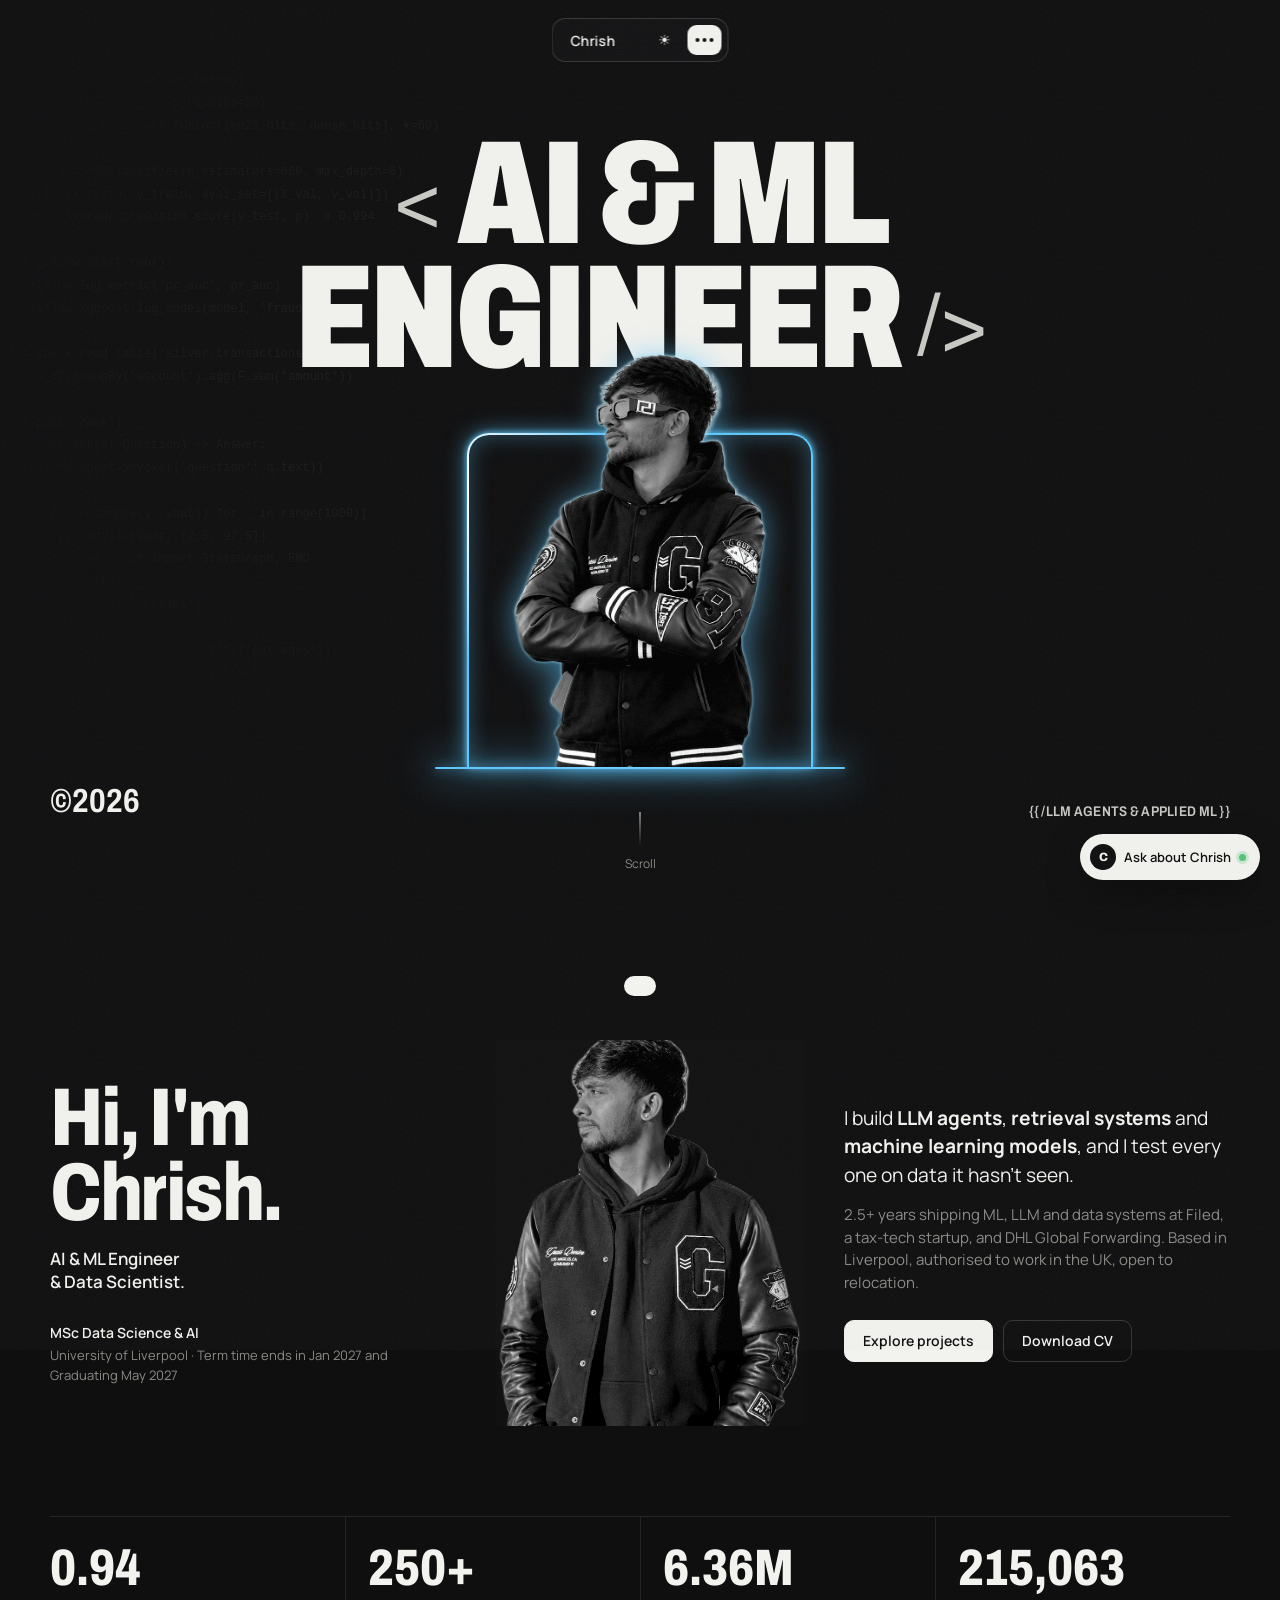
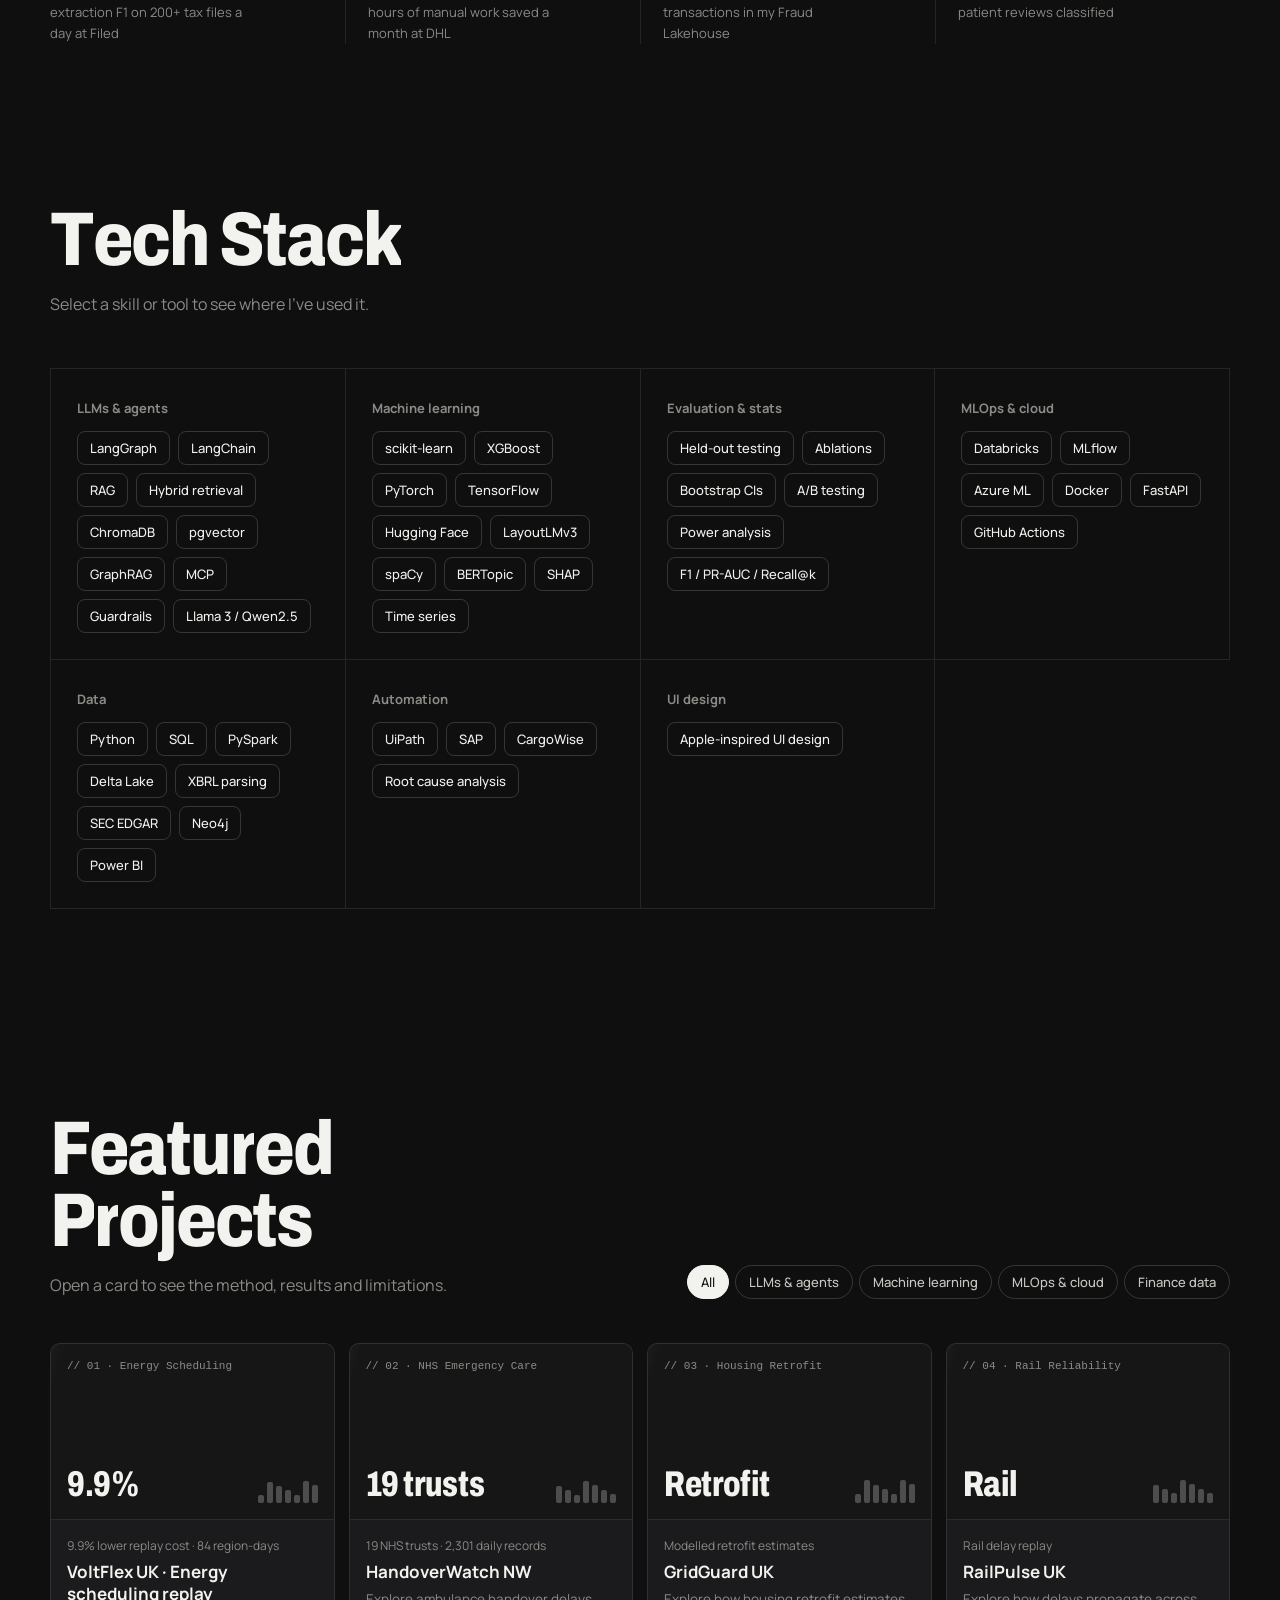
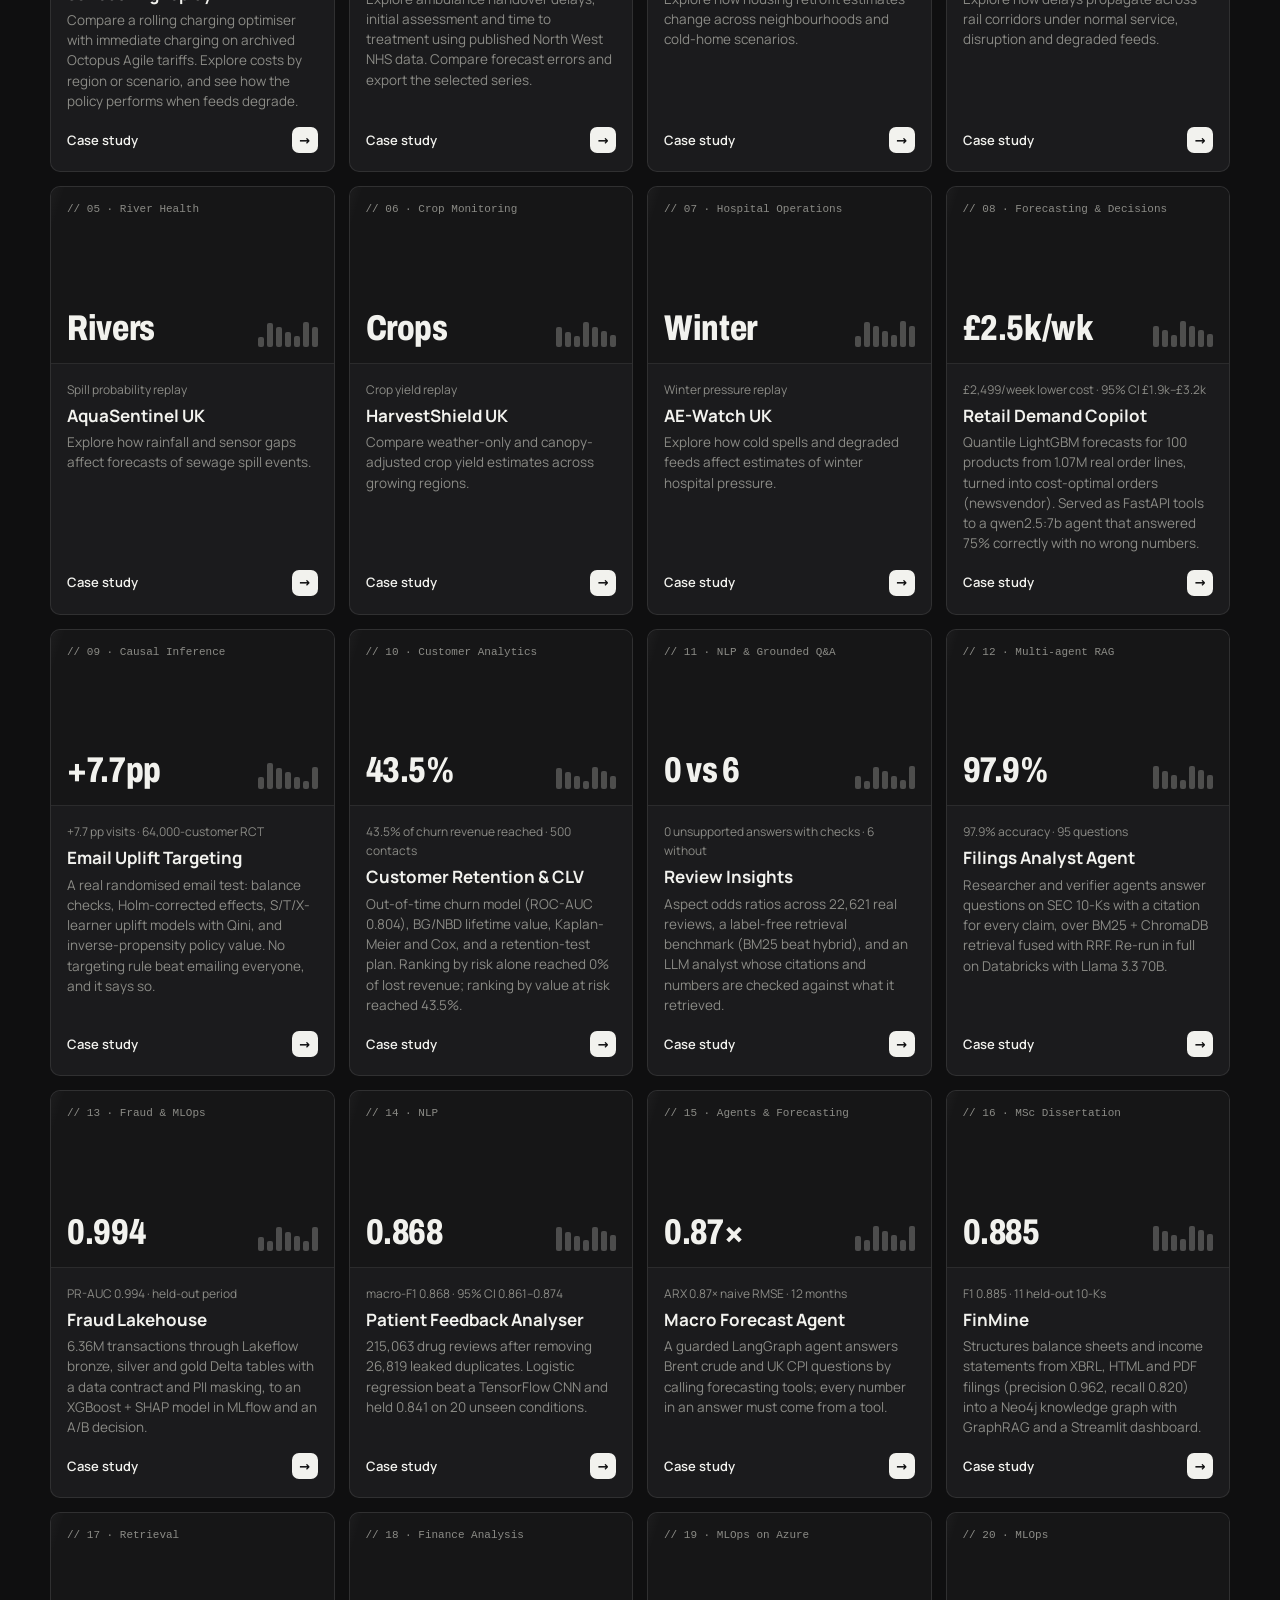
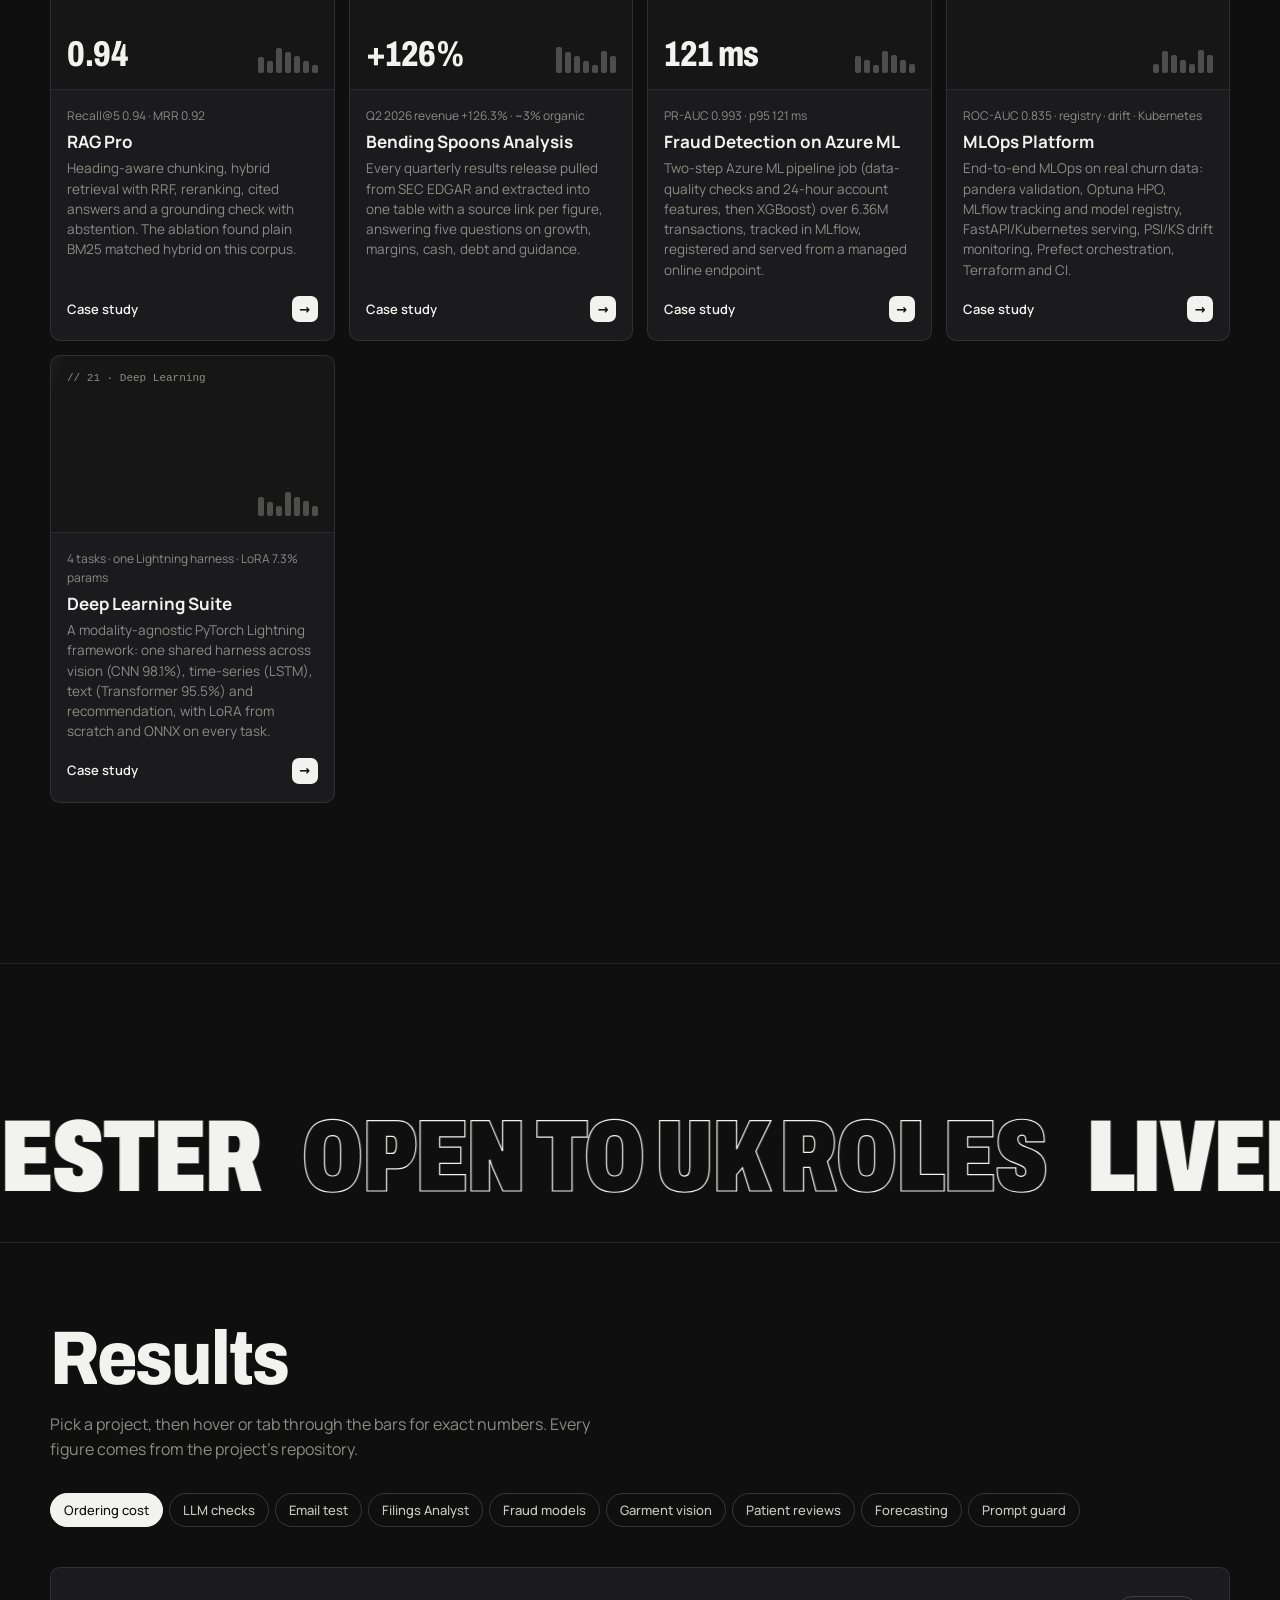
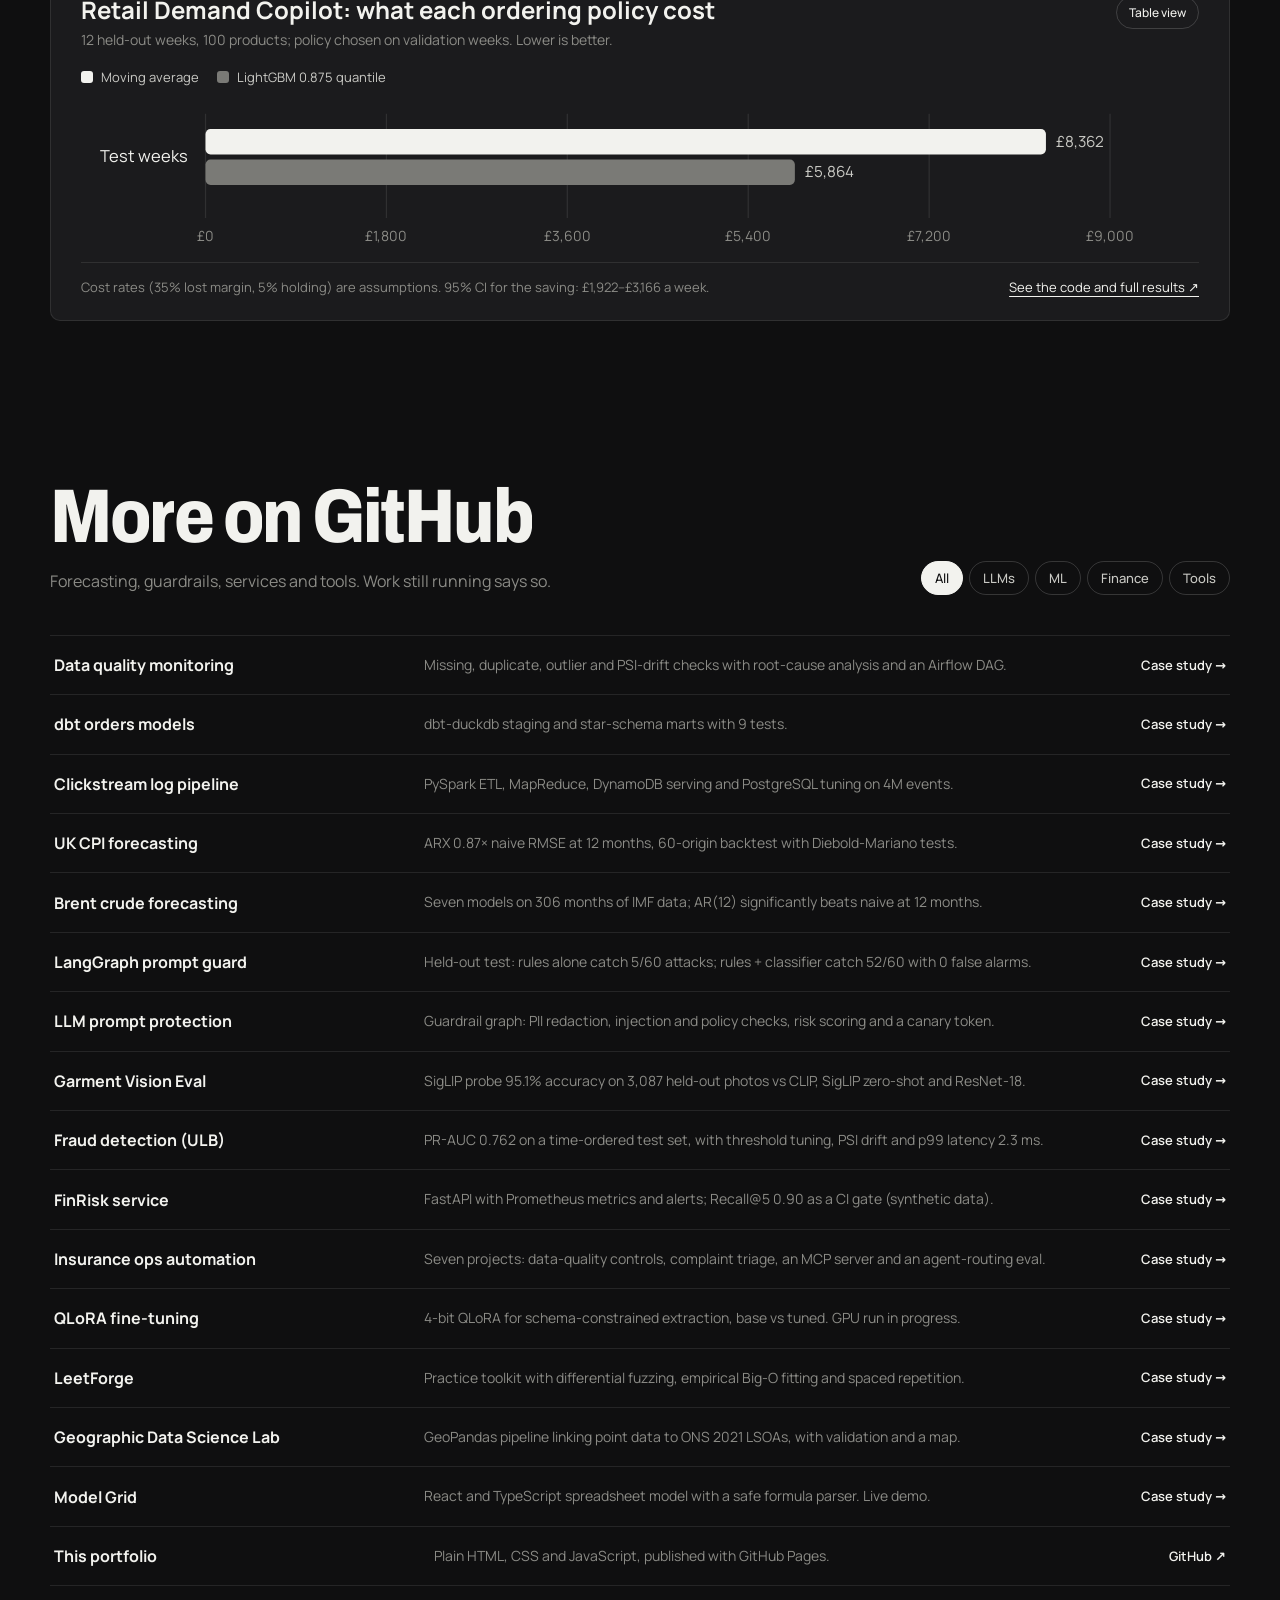
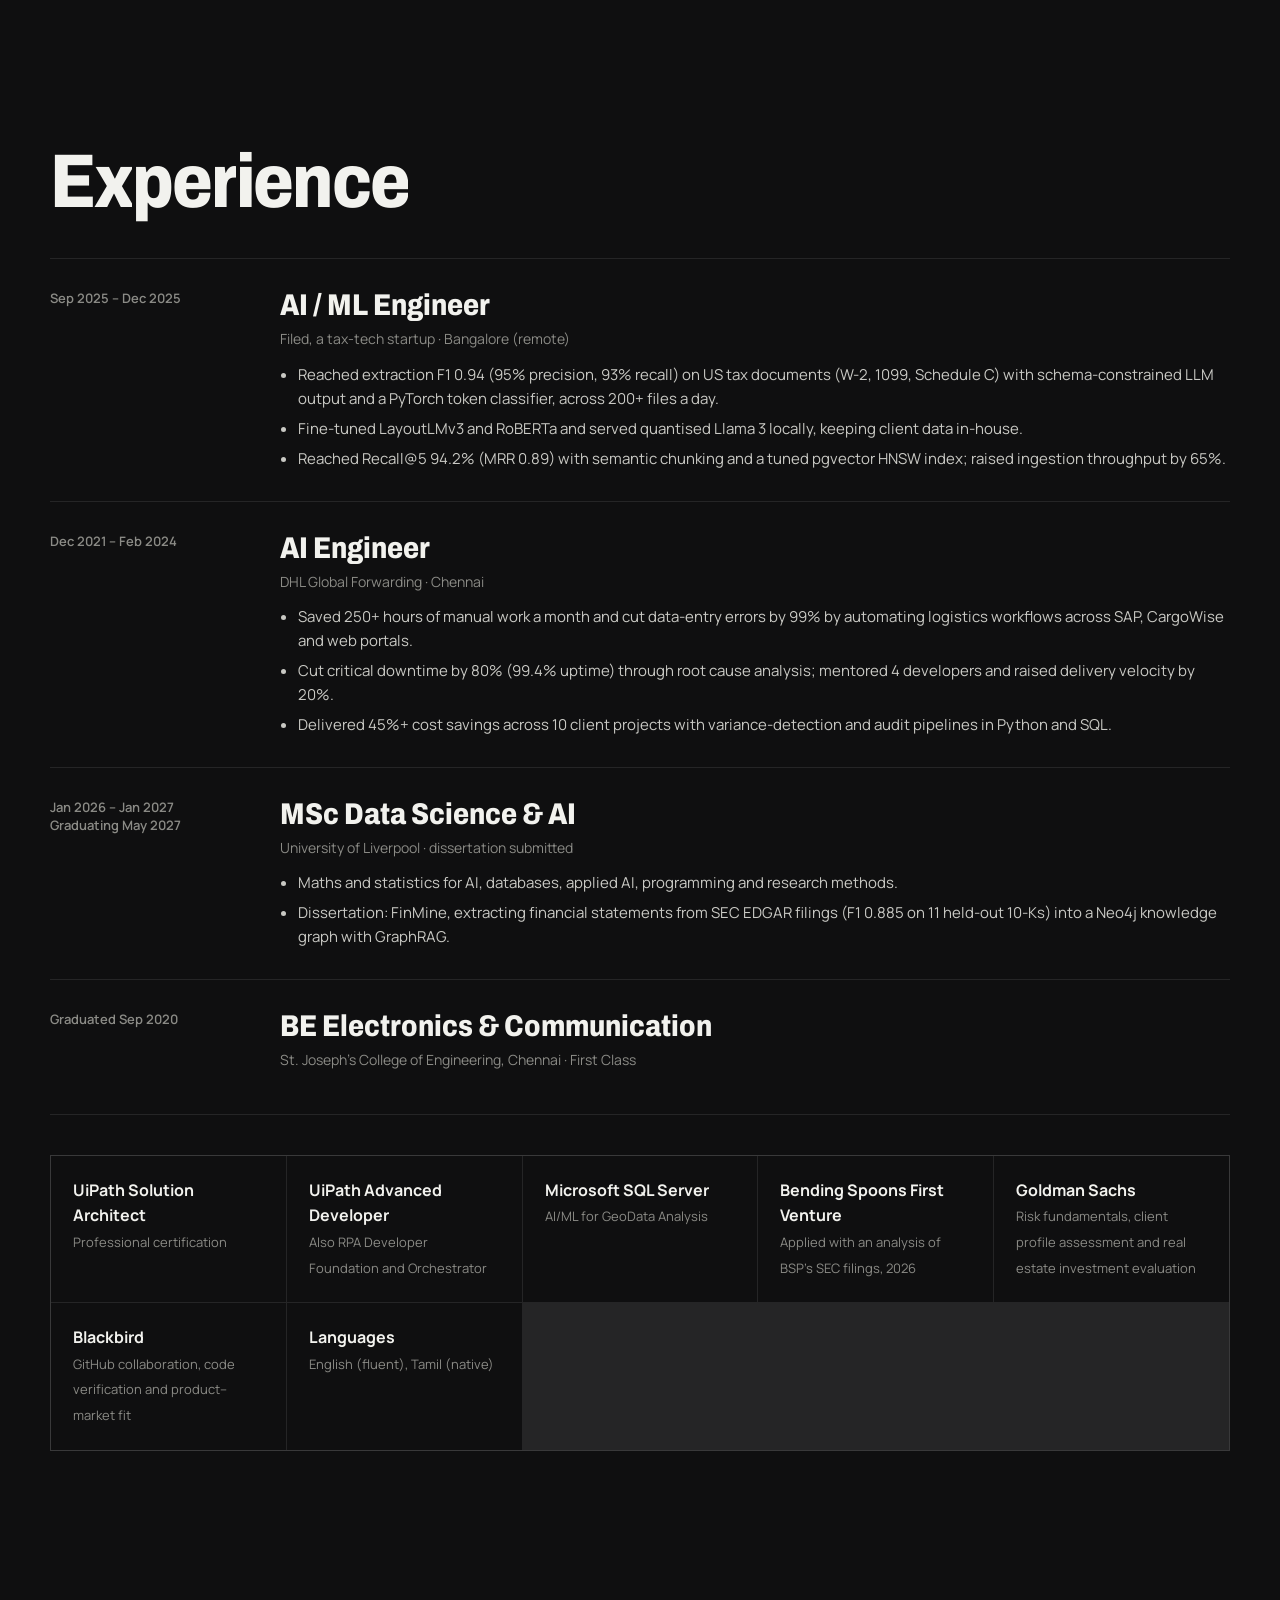
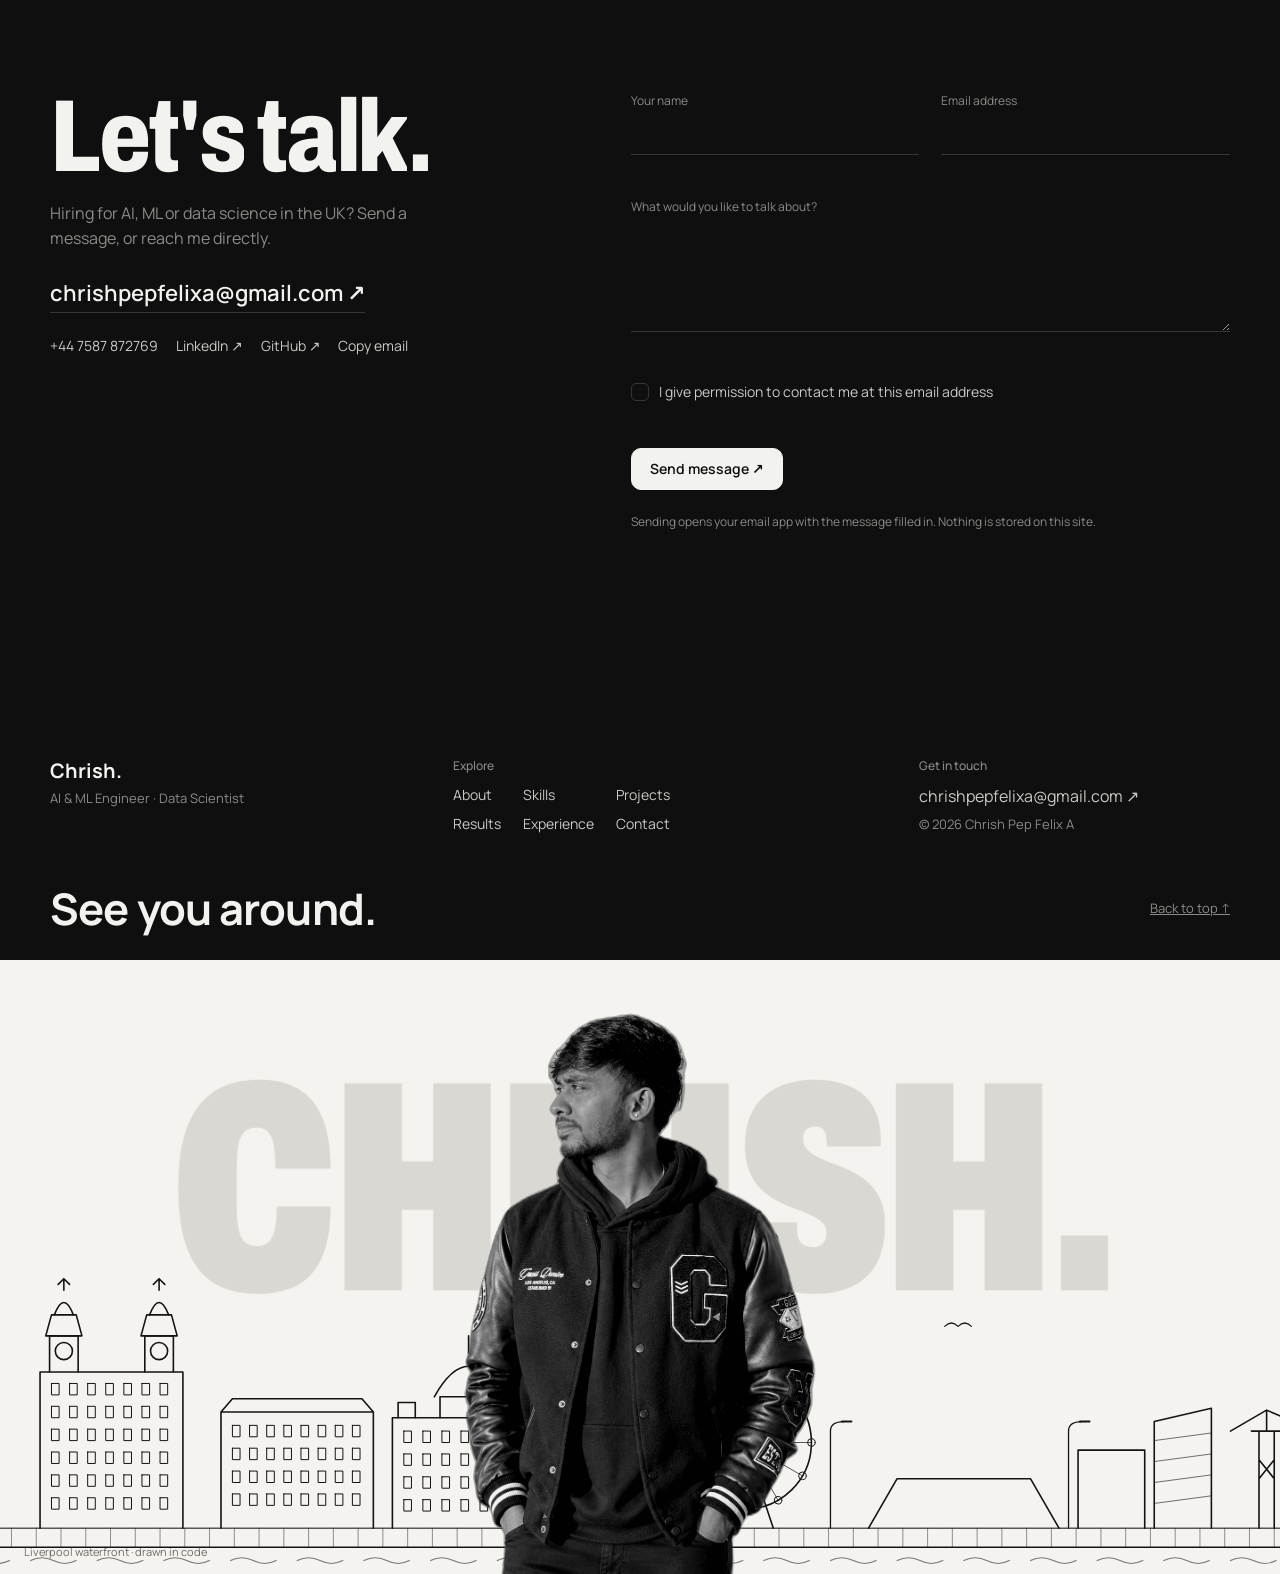
==== commit 0c7ebce3: "Feature HandoverWatch NW and publish its NHS dashboard" ====
--- a/index.html
+++ b/index.html
@@ -1,30 +1,1296 @@
-<!doctype html>
-<html lang="en">
+<!DOCTYPE html>
+<html lang="en-GB">
 <head>
-<meta charset="utf-8"><meta name="viewport" content="width=device-width,initial-scale=1">
-<title>HandoverWatch NW</title><link rel="icon" href="data:,"><link rel="stylesheet" href="style.css">
-<script defer src="data/observations.js"></script><script defer src="dashboard.js"></script>
+<meta charset="utf-8">
+<meta name="viewport" content="width=device-width, initial-scale=1">
+<title>Chrish Pep Felix A · AI &amp; ML Engineer</title>
+<meta name="description" content="Chrish Pep Felix A, AI and ML Engineer in Liverpool. LLM agents, retrieval and machine learning, tested on data they haven't seen.">
+<meta property="og:title" content="Chrish Pep Felix A · AI & ML Engineer">
+<meta property="og:description" content="LLM agents, retrieval and machine learning, tested on data they haven't seen.">
+<meta property="og:type" content="website">
+<meta property="og:url" content="https://chrisha-tech.github.io/">
+<meta property="og:image" content="https://chrisha-tech.github.io/img/cover-og-v2.jpg">
+<meta property="og:image:width" content="1200"><meta property="og:image:height" content="630">
+<meta property="og:image:alt" content="Chrish Pep Felix A, AI and ML Engineer">
+<meta name="twitter:card" content="summary_large_image">
+<meta name="twitter:image" content="https://chrisha-tech.github.io/img/cover-og-v2.jpg">
+<link rel="icon" href="data:image/svg+xml,%3Csvg xmlns='http://www.w3.org/2000/svg' viewBox='0 0 64 64'%3E%3Crect width='64' height='64' rx='14' fill='%230f0f10'/%3E%3Ctext x='32' y='45' font-family='Arial Black,Arial' font-weight='900' font-size='38' text-anchor='middle' fill='%23f2f2ee'%3EC%3C/text%3E%3C/svg%3E">
+<link rel="preload" href="fonts/archivo.woff2" as="font" type="font/woff2" crossorigin>
+<style>
+@font-face{font-family:"Archivo";src:url(fonts/archivo.woff2) format("woff2-variations"),url(fonts/archivo.woff2) format("woff2");font-weight:100 900;font-stretch:62% 125%;font-display:swap}
+@font-face{font-family:"Manrope";src:url(fonts/manrope.woff2) format("woff2-variations"),url(fonts/manrope.woff2) format("woff2");font-weight:200 800;font-display:swap}
+:root{--bg:#0f0f10;--bg2:#161617;--card:#1b1b1d;--ink:#f2f2ee;--ink2:#c9c9c4;--muted:#8b8b86;--line:rgba(255,255,255,.09);--line2:rgba(255,255,255,.16);--paper:#f4f3ef;--paper-ink:#141414;
+--d:"Archivo",system-ui,sans-serif;--b:"Manrope",system-ui,sans-serif;--ease:cubic-bezier(.2,.8,.2,1)}
+:root[data-theme="light"]{--bg:#f4f3ef;--bg2:#ebeae5;--card:#ffffff;--ink:#121212;--ink2:#333;--muted:#6b6b66;--line:rgba(0,0,0,.09);--line2:rgba(0,0,0,.18)}
+*{box-sizing:border-box;margin:0;padding:0}
+html{scroll-behavior:smooth;-webkit-text-size-adjust:100%}
+body{background:var(--bg);color:var(--ink);font:400 16px/1.6 var(--b);overflow-x:hidden;transition:background .4s,color .4s}
+a{color:inherit}img{display:block;max-width:100%}
+button{font:inherit;color:inherit;background:none;border:0;cursor:pointer}
+:focus-visible{outline:2px solid var(--ink);outline-offset:3px}
+.glitch,.giant{font-variation-settings:"wdth" 70}
+.h2,.hi,.talk,.stat b,.pj .vis .big,.xi h3,.dlg-head h3,.kpi b,.hmeta{font-variation-settings:"wdth" 80}
+.sr-only{position:absolute;width:1px;height:1px;overflow:hidden;clip:rect(0 0 0 0);white-space:nowrap}
+.wrap{width:min(1180px,calc(100% - 48px));margin:0 auto}
+section{position:relative}
+.sec{padding:120px 0}
+.h2{font:800 clamp(40px,6vw,76px)/.95 var(--d);font-stretch:85%;letter-spacing:-.03em}
+.lead{color:var(--muted);max-width:56ch;margin-top:16px}
+.rv{opacity:0;transform:translateY(26px);transition:opacity .9s var(--ease),transform .9s var(--ease)}
+.rv.in{opacity:1;transform:none}
+
+/* ---------- top pill nav ---------- */
+.topnav{position:fixed;top:18px;left:50%;transform:translateX(-50%);z-index:60;display:flex;align-items:center;gap:6px;padding:6px 6px 6px 18px;border-radius:14px;background:rgba(22,22,23,.72);border:1px solid var(--line2);backdrop-filter:blur(14px);-webkit-backdrop-filter:blur(14px)}
+:root[data-theme="light"] .topnav{background:rgba(255,255,255,.75)}
+.topnav .nm{font:600 14px var(--b);text-decoration:none;margin-right:26px}
+.ibtn{width:34px;height:30px;border-radius:9px;display:grid;place-items:center;font-size:14px;transition:background .2s}
+.ibtn:hover{background:var(--line)}
+.menubtn{background:var(--ink);color:var(--bg)}.menubtn:hover{background:var(--ink);opacity:.85}
+.menubtn i{display:flex;gap:3px}.menubtn i b{width:4px;height:4px;border-radius:50%;background:currentColor}
+.menu{position:absolute;top:calc(100% + 8px);right:0;min-width:240px;padding:8px;border-radius:14px;background:var(--card);border:1px solid var(--line2);box-shadow:0 30px 60px -20px rgba(0,0,0,.6);opacity:0;visibility:hidden;transform:translateY(-6px) scale(.98);transform-origin:top right;transition:all .25s var(--ease)}
+.menu.open{opacity:1;visibility:visible;transform:none}
+.menu a{display:flex;justify-content:space-between;padding:10px 12px;border-radius:9px;text-decoration:none;font-size:14px;color:var(--ink2)}
+.menu a:hover{background:var(--line);color:var(--ink)}
+.menu hr{border:0;border-top:1px solid var(--line);margin:6px 4px}
+
+/* ---------- hero ---------- */
+.hero{min-height:100svh;display:grid;place-items:center;overflow:hidden;perspective:1100px;background:var(--bg)}
+.codebg{position:absolute;inset:-10% 0 0;font:500 12px/1.9 ui-monospace,Menlo,monospace;color:var(--ink);opacity:.06;white-space:pre;overflow:hidden;pointer-events:none;mask-image:radial-gradient(ellipse 70% 60% at 50% 45%,#000 30%,transparent 80%)}
+.codebg div{animation:codeup 60s linear infinite}
+@keyframes codeup{to{transform:translateY(-50%)}}
+.hero-in{position:relative;width:min(1180px,calc(100% - 40px));height:100svh;display:flex;flex-direction:column;align-items:center;justify-content:center}
+.glitch{position:relative;z-index:2;text-align:center;font:900 clamp(52px,11.5vw,170px)/.84 var(--d);font-stretch:72%;letter-spacing:-.02em;text-transform:uppercase;will-change:transform}
+.glitch .ln{display:block;position:relative}
+.glitch .ln span{display:inline-block}
+.glitch .br{font-weight:400;font-stretch:100%;font-size:.55em;vertical-align:.18em;color:var(--ink2)}
+.glitch .ln::before,.glitch .ln::after{content:attr(data-t);position:absolute;inset:0;pointer-events:none;opacity:0}
+.glitch.go .ln::before{animation:g1 .42s steps(3) 1;opacity:.9;color:var(--ink);clip-path:inset(20% 0 55% 0)}
+.glitch.go .ln::after{animation:g2 .42s steps(3) 1;opacity:.6;color:var(--muted);clip-path:inset(60% 0 12% 0)}
+@keyframes g1{0%{transform:translate(-6px,0)}50%{transform:translate(8px,0)}100%{transform:translate(-2px,0)}}
+@keyframes g2{0%{transform:translate(7px,0)}50%{transform:translate(-9px,0)}100%{transform:translate(3px,0)}}
+.hero .intro-l{opacity:0;transform:translateY(.5em);animation:hin 1s var(--ease) forwards}
+.hero .ln:nth-child(2) .intro-l{animation-delay:.15s}
+@keyframes hin{to{opacity:1;transform:none}}
+.hphoto{position:relative;z-index:3;width:min(270px,48vw);aspect-ratio:622/985;margin-top:-3.2vw;transform-style:preserve-3d;will-change:transform;opacity:0;animation:hin 1.1s .35s var(--ease) forwards;--neon:#5ec8ff}
+.hphoto img{position:relative;z-index:2;width:100%;height:100%;object-fit:contain;object-position:50% 100%;filter:grayscale(1) contrast(1.12) drop-shadow(0 0 1.5px rgba(150,225,255,.95)) drop-shadow(0 0 14px rgba(94,200,255,.55))}
+.nframe{position:absolute;left:-14%;right:-14%;top:22%;bottom:0;border-radius:22px 22px 0 0;border:2px solid var(--neon);border-bottom:0;box-shadow:0 0 6px var(--neon),0 0 22px rgba(94,200,255,.6),inset 0 0 22px rgba(94,200,255,.35);z-index:1;animation:neonon 1.4s .5s linear backwards,neonpulse 3.2s 2s ease-in-out infinite}
+.nframe::before{content:"";position:absolute;inset:-2px;border-radius:inherit;padding:2px;background:conic-gradient(from var(--a),transparent 0 70%,#fff 84%,transparent 96%);-webkit-mask:linear-gradient(#000 0 0) content-box,linear-gradient(#000 0 0);-webkit-mask-composite:xor;mask-composite:exclude;animation:spin 4s linear infinite;filter:drop-shadow(0 0 6px #fff)}
+.nframe::after{content:"";position:absolute;left:-10%;right:-10%;bottom:-2px;height:2px;background:var(--neon);box-shadow:0 0 12px var(--neon),0 0 40px 6px rgba(94,200,255,.45);border-radius:2px}
+.nglow{position:absolute;left:-30%;right:-30%;top:30%;bottom:-6%;background:radial-gradient(closest-side,rgba(94,200,255,.28),transparent 70%);filter:blur(10px);z-index:0;animation:neonpulse 3.2s 4s ease-in-out infinite}
+@keyframes neonon{0%{opacity:0}8%{opacity:1}12%{opacity:.1}20%{opacity:1}26%{opacity:.2}34%,100%{opacity:1}}
+@keyframes neonpulse{50%{opacity:.72}}
+:root[data-theme="light"] .hphoto{--neon:#0a84c9}
+.hmeta{position:absolute;bottom:9vh;left:0;right:0;display:flex;justify-content:space-between;align-items:flex-end;z-index:2;font:700 clamp(20px,2.6vw,34px) var(--d);font-stretch:80%}
+.hmeta .tag{font:600 clamp(11px,1.1vw,14px) var(--d);font-stretch:85%;letter-spacing:.02em;text-transform:uppercase;color:var(--ink2)}
+.hcue{position:absolute;bottom:3vh;left:50%;transform:translateX(-50%);font-size:12px;color:var(--muted);text-decoration:none;display:flex;flex-direction:column;align-items:center;gap:8px}
+.hcue i{width:1px;height:34px;background:linear-gradient(var(--ink),transparent);animation:cue 2s ease-in-out infinite}
+@keyframes cue{0%,100%{transform:scaleY(.4);transform-origin:top}50%{transform:scaleY(1)}}
+
+/* ---------- intro ---------- */
+.intro{padding:140px 0 100px}
+.igrid{display:grid;grid-template-columns:1.05fr .8fr 1fr;gap:40px;align-items:center}
+.hi{font:800 clamp(48px,6.4vw,92px)/.92 var(--d);font-stretch:82%;letter-spacing:-.03em}
+.role{font:600 17px/1.35 var(--b);margin-top:18px}
+.cur{margin-top:28px;font-size:13px;color:var(--muted)}.cur b{display:block;color:var(--ink);font-weight:600;font-size:14px}
+.iphoto{aspect-ratio:4/5;overflow:hidden;border-radius:4px}
+.iphoto img{width:100%;height:100%;object-fit:cover;filter:grayscale(1) contrast(1.05);transition:transform 1.2s var(--ease)}
+.iphoto:hover img{transform:scale(1.04)}
+.itext p{font-size:clamp(17px,1.5vw,20px);line-height:1.5}
+.itext p b{font-weight:700}
+.itext p+p{font-size:15px;color:var(--muted);margin-top:14px}
+.btns{display:flex;gap:10px;flex-wrap:wrap;margin-top:26px}
+.btn{display:inline-flex;align-items:center;gap:8px;padding:11px 18px;border-radius:10px;font:600 14px var(--b);text-decoration:none;border:1px solid var(--line2);transition:transform .25s var(--ease),background .25s,color .25s}
+.btn:hover{transform:translateY(-2px)}
+.btn.solid{background:var(--ink);color:var(--bg);border-color:var(--ink)}
+.btn.ghost:hover{background:var(--ink);color:var(--bg)}
+.stats{display:grid;grid-template-columns:repeat(4,1fr);margin-top:90px;border-top:1px solid var(--line)}
+.stat{padding:26px 22px 0 0}
+.stat+.stat{padding-left:22px;border-left:1px solid var(--line)}
+.stat b{display:block;font:800 clamp(34px,4vw,54px)/1 var(--d);font-stretch:78%}
+.stat span{display:block;font-size:13px;color:var(--muted);margin-top:8px;max-width:24ch}
+
+/* ---------- tech stack ---------- */
+.stackgrid{display:grid;grid-template-columns:repeat(auto-fit,minmax(260px,1fr));margin-top:50px;border-top:1px solid var(--line);border-left:1px solid var(--line)}
+.sg{padding:26px;border-right:1px solid var(--line);border-bottom:1px solid var(--line)}
+.sg h3{font:700 13px var(--b);color:var(--muted);margin-bottom:14px}
+.chips{display:flex;flex-wrap:wrap;gap:8px}
+.chip{padding:7px 12px;border-radius:8px;border:1px solid var(--line2);font:500 13px var(--b);transition:background .2s,color .2s,border-color .2s}
+.chip:hover,.chip[aria-pressed="true"]{background:var(--ink);color:var(--bg);border-color:var(--ink)}
+.usedin{margin-top:18px;min-height:26px;font-size:14px;color:var(--muted)}.usedin b{color:var(--ink)}
+
+/* ---------- projects ---------- */
+.phead{display:flex;justify-content:space-between;align-items:flex-end;gap:24px;flex-wrap:wrap}
+.filters{display:flex;gap:6px;flex-wrap:wrap}
+.f{padding:7px 13px;border-radius:999px;border:1px solid var(--line2);font:500 13px var(--b);color:var(--ink2);transition:all .2s}
+#resTabs .pf{padding:7px 13px;border-radius:999px;border:1px solid var(--line2);font:500 13px var(--b);color:var(--ink2);transition:all .2s}
+#resTabs .pf[aria-selected="true"],.f[aria-pressed="true"],.f[aria-selected="true"]{background:var(--ink);color:var(--bg);border-color:var(--ink)}
+.pgrid{display:grid;grid-template-columns:repeat(4,1fr);gap:14px;margin-top:44px}
+.pj{position:relative;display:flex;flex-direction:column;background:var(--card);border:1px solid var(--line);border-radius:10px;overflow:hidden;text-align:left;transition:transform .35s var(--ease),border-color .3s;cursor:pointer}
+.pj:hover,.pj:focus-visible{transform:translateY(-6px);border-color:var(--line2)}
+.pj .vis{position:relative;aspect-ratio:16/10;background:var(--bg2);border-bottom:1px solid var(--line);overflow:hidden;padding:16px;display:flex;flex-direction:column;justify-content:space-between}
+.pj .vis .k{font:500 11px ui-monospace,Menlo,monospace;color:var(--muted)}
+.pj .vis .big{font:800 clamp(30px,2.8vw,40px)/1 var(--d);font-stretch:75%;letter-spacing:-.01em;transition:transform .5s var(--ease)}
+.pj:hover .vis .big{transform:translateX(4px)}
+.pj .vis .mini{display:flex;gap:3px;align-items:flex-end;height:26px;position:absolute;right:16px;bottom:16px}
+.pj .vis .mini i{width:6px;background:var(--ink);opacity:.25;border-radius:2px;transition:opacity .4s,height .5s var(--ease)}
+.pj:hover .vis .mini i{opacity:.6}
+.pj .bd{padding:16px 16px 18px;display:flex;flex-direction:column;gap:6px;flex:1}
+.pj .cat{font-size:12px;color:var(--muted)}
+.pj h3{font:700 17px/1.25 var(--b)}
+.pj p{font-size:13.5px;color:var(--muted);line-height:1.5}
+.pj .go{margin-top:auto;padding-top:10px;display:flex;justify-content:space-between;align-items:center;font-size:13px;font-weight:600}
+.pj .go span:last-child{width:26px;height:26px;border-radius:7px;background:var(--ink);color:var(--bg);display:grid;place-items:center;transition:transform .3s var(--ease)}
+.pj:hover .go span:last-child{transform:rotate(-45deg)}
+.pj[hidden]{display:none}
+
+/* ---------- results chart ---------- */
+.chartcard{margin-top:40px;padding:28px 30px 22px;background:var(--card);border:1px solid var(--line);border-radius:10px}
+.ch-top{display:flex;justify-content:space-between;gap:20px;align-items:flex-start;flex-wrap:wrap}
+.ch-top h3{font:700 clamp(20px,2vw,24px)/1.2 var(--b)}
+.ch-top p{font-size:14px;color:var(--muted);margin-top:4px;max-width:62ch}
+.ch-tools,.ch-toggle{display:flex;gap:6px;align-items:center;flex-wrap:wrap}
+.ch-toggle button,.ch-tbl{font:500 12px var(--b);padding:7px 12px;border-radius:999px;border:1px solid var(--line2)}
+.ch-toggle button[aria-pressed="true"],.ch-tbl[aria-pressed="true"]{background:var(--ink);color:var(--bg);border-color:var(--ink)}
+.ch-legend{display:flex;gap:18px;flex-wrap:wrap;margin:16px 0 4px;font-size:13px;color:var(--ink2)}
+.ch-legend span{display:inline-flex;align-items:center;gap:8px}.ch-legend i{width:12px;height:12px;border-radius:3px;display:inline-block}
+.ch-plot{position:relative;margin-top:8px}
+#chSvg{display:block;width:100%;height:auto;overflow:visible}
+#chSvg text{font-family:var(--b);fill:var(--ink2)}
+#chSvg .lbl{font-size:13px;fill:var(--ink)}#chSvg .val{font-size:12px}#chSvg .ax{font-size:11px;fill:var(--muted)}
+#chSvg .gl{stroke:var(--line)}#chSvg .ref{stroke:var(--ink);stroke-dasharray:4 4;opacity:.7}#chSvg .reft{font-size:11px;fill:var(--ink)}
+#chSvg .bar{transform-box:fill-box;transform-origin:0 50%;transform:scaleX(0);transition:transform .9s var(--ease),opacity .2s}
+#chSvg.on .bar{transform:scaleX(1)}
+#chSvg .ci{stroke:var(--ink);stroke-width:1.5;opacity:0;transition:opacity .4s .7s}#chSvg.on .ci{opacity:.85}
+#chSvg .hit{fill:transparent;cursor:pointer;outline:none}
+#chSvg.dim g.m:not(:hover):not(:focus-within) .bar{opacity:.35}
+:root[data-theme="light"] #chSvg .bar[fill="#f2f2ee"]{fill:#151515}
+.ch-tip{position:absolute;pointer-events:none;min-width:150px;padding:10px 12px;background:var(--bg);border:1px solid var(--line2);border-radius:8px;font-size:13px;opacity:0;transform:translate(-50%,-110%);transition:opacity .15s;z-index:3;white-space:nowrap}
+.ch-tip.on{opacity:1}.ch-tip b{display:block;font-size:15px}.ch-tip small{color:var(--muted)}
+.ch-table table{width:100%;border-collapse:collapse;font-size:14px;margin-top:10px}
+.ch-table th,.ch-table td{text-align:left;padding:8px 10px;border-bottom:1px solid var(--line)}.ch-table th{color:var(--muted);font-weight:500}
+.ch-foot{display:flex;justify-content:space-between;gap:16px;flex-wrap:wrap;margin-top:14px;padding-top:14px;border-top:1px solid var(--line);font-size:13px;color:var(--muted)}
+.ch-foot a{color:var(--ink);text-underline-offset:4px}
+
+/* ---------- repos list ---------- */
+.rlist{margin-top:40px;border-top:1px solid var(--line)}
+.rrow{display:grid;grid-template-columns:minmax(200px,1fr) 2fr auto;gap:24px;align-items:center;padding:18px 4px;border-bottom:1px solid var(--line);text-decoration:none;transition:padding .35s var(--ease),background .3s}
+.rrow:hover{padding-left:16px;background:var(--bg2)}
+.rrow b{font:700 16px var(--b)}.rrow span{font-size:14px;color:var(--muted)}
+.rrow em{font-style:normal;font-size:13px;font-weight:600;white-space:nowrap}
+.rrow[hidden]{display:none}
+
+/* ---------- experience ---------- */
+.xp{margin-top:40px;border-top:1px solid var(--line)}
+.xi{display:grid;grid-template-columns:200px 1fr;gap:30px;padding:30px 0;border-bottom:1px solid var(--line)}
+.xi .when{font:600 13px var(--b);color:var(--muted)}
+.xi h3{font:800 clamp(22px,2.4vw,30px)/1.1 var(--d);font-stretch:85%}
+.xi .org{font-size:14px;color:var(--muted);margin:6px 0 12px}
+.xi ul{padding-left:18px;color:var(--ink2);font-size:15px}.xi li+li{margin-top:6px}
+.certs{display:grid;grid-template-columns:repeat(auto-fit,minmax(210px,1fr));gap:1px;margin-top:40px;background:var(--line);border:1px solid var(--line)}
+.cert{background:var(--bg);padding:22px}.cert b{display:block;font-weight:700}.cert span{font-size:13px;color:var(--muted)}
+
+/* ---------- contact ---------- */
+.cgrid{display:grid;grid-template-columns:1fr 1.15fr;gap:60px;align-items:start}
+.talk{font:800 clamp(56px,8vw,112px)/.9 var(--d);font-stretch:80%;letter-spacing:-.03em}
+.cdesc{color:var(--muted);margin:18px 0 26px;max-width:40ch}
+.cmail{display:inline-flex;gap:8px;font:600 clamp(17px,1.8vw,22px) var(--b);text-decoration:none;border-bottom:1px solid var(--line2);padding-bottom:4px}
+.cmail:hover{border-color:var(--ink)}
+.clinks{display:flex;gap:18px;flex-wrap:wrap;margin-top:22px;font-size:14px}
+.clinks a{text-decoration:none;color:var(--ink2)}.clinks a:hover{color:var(--ink)}
+form{display:grid;gap:22px}
+.f2{display:grid;grid-template-columns:1fr 1fr;gap:22px}
+.fld label{display:block;font-size:12px;color:var(--muted);margin-bottom:6px}
+.fld input,.fld textarea{width:100%;background:transparent;border:0;border-bottom:1px solid var(--line2);color:var(--ink);font:400 16px var(--b);padding:8px 0;outline:none;transition:border-color .2s}
+.fld textarea{min-height:110px;resize:vertical}
+.fld input:focus,.fld textarea:focus{border-color:var(--ink)}
+.fld.bad input,.fld.bad textarea{border-color:#d2564b}
+.err{font-size:12px;color:#e07a70;min-height:16px;margin-top:4px}
+.send{justify-self:start}
+.fnote{font-size:12px;color:var(--muted)}
+.consent{display:flex;align-items:flex-start;gap:10px;font-size:14px;color:var(--ink2);cursor:pointer;line-height:1.45}
+.consent input{appearance:none;-webkit-appearance:none;flex:none;width:18px;height:18px;margin-top:1px;border:1px solid var(--line2);border-radius:5px;display:grid;place-items:center;cursor:pointer;transition:background .2s,border-color .2s}
+.consent input::after{content:"";width:9px;height:5px;border-left:2px solid var(--bg);border-bottom:2px solid var(--bg);transform:rotate(-45deg) scale(0);margin-top:-2px;transition:transform .2s var(--ease)}
+.consent input:checked{background:var(--ink);border-color:var(--ink)}.consent input:checked::after{transform:rotate(-45deg) scale(1)}
+.consent:hover input{border-color:var(--ink)}
+.done{font-size:14px}.done a{text-underline-offset:3px}
+
+/* ---------- footer ---------- */
+footer{position:relative;margin-top:60px}
+.fstrip{display:grid;grid-template-columns:1.2fr 1.4fr 1fr;gap:30px;padding:46px 0 26px}
+.fstrip .nm{font:700 20px var(--b)}.fstrip small{display:block;color:var(--muted);font-size:13px;margin-top:4px}
+.fstrip h4{font:500 12px var(--b);color:var(--muted);margin-bottom:10px}
+.fl{display:grid;grid-template-columns:repeat(3,auto);gap:6px 22px;justify-content:start;font-size:14px}
+.fl a,.fmail{text-decoration:none;color:var(--ink2)}.fl a:hover,.fmail:hover{color:var(--ink)}
+.fbar{display:flex;justify-content:space-between;align-items:center;padding:18px 0 22px}
+.see{font:700 clamp(28px,3.4vw,44px) var(--b);letter-spacing:-.02em}
+.totop{font-size:13px;color:var(--muted)}.totop:hover{color:var(--ink)}
+.stage{position:relative;height:clamp(380px,48vw,640px);background:var(--paper);overflow:hidden;color:var(--paper-ink)}
+.giant{position:absolute;left:50%;top:4%;transform:translateX(-50%);font:900 clamp(120px,25vw,380px)/.8 var(--d);font-stretch:70%;letter-spacing:-.03em;color:#d9d8d3;white-space:nowrap;user-select:none;will-change:transform}
+.skyline{position:absolute;left:0;right:0;bottom:0;width:100%;height:62%;color:var(--paper-ink)}
+.skyline path,.skyline line,.skyline rect,.skyline circle,.skyline polyline{vector-effect:non-scaling-stroke}
+.skyline .draw{stroke-dasharray:var(--len,2000);stroke-dashoffset:var(--len,2000);transition:stroke-dashoffset 2.6s var(--ease)}
+.stage.in .skyline .draw{stroke-dashoffset:0}
+.me{position:absolute;bottom:0;left:50%;height:92%;transform:translateX(-50%) translateY(6%);filter:grayscale(1) contrast(1.15) brightness(.95);z-index:2;transition:transform 1.4s var(--ease)}
+.stage.in .me{transform:translateX(-50%)}
+.fcopy{position:absolute;left:24px;bottom:14px;z-index:3;font-size:11px;color:#6b6b66}
+.stage.dimmed::after{content:"";position:absolute;inset:0;background:rgba(15,15,16,.45);z-index:4;transition:opacity .4s}
+
+/* ---------- chat assistant ---------- */
+.askbtn{position:fixed;right:20px;bottom:20px;z-index:70;display:flex;align-items:center;gap:8px;padding:10px 14px 10px 10px;border-radius:999px;background:var(--ink);color:var(--bg);font:600 13px var(--b);box-shadow:0 14px 40px -10px rgba(0,0,0,.6);transition:transform .3s var(--ease)}
+.askbtn:hover{transform:translateY(-2px)}
+.askbtn .av{width:26px;height:26px;border-radius:50%;background:var(--bg);color:var(--ink);display:grid;place-items:center;font:800 12px var(--d)}
+.askbtn .dot{width:7px;height:7px;border-radius:50%;background:#55c27a;box-shadow:0 0 0 3px rgba(85,194,122,.25)}
+.chat{position:fixed;right:20px;bottom:76px;z-index:71;width:min(380px,calc(100vw - 32px));height:min(540px,calc(100svh - 110px));display:flex;flex-direction:column;background:#141415;color:#eee;border:1px solid rgba(255,255,255,.14);border-radius:16px;box-shadow:0 40px 80px -20px rgba(0,0,0,.7);opacity:0;visibility:hidden;transform:translateY(14px) scale(.98);transform-origin:bottom right;transition:all .3s var(--ease)}
+.chat.open{opacity:1;visibility:visible;transform:none}
+.chat header{display:flex;align-items:center;gap:10px;padding:14px 14px 12px;border-bottom:1px solid rgba(255,255,255,.08)}
+.chat header .av{width:30px;height:30px;border-radius:50%;background:#eee;color:#111;display:grid;place-items:center;font:800 13px var(--d)}
+.chat header b{display:block;font-size:14px}.chat header small{font-size:11px;color:#8b8b86}
+.chat header button{margin-left:auto;width:28px;height:28px;border-radius:8px;font-size:18px;color:#aaa}.chat header button:hover{background:rgba(255,255,255,.08);color:#fff}
+.msgs{flex:1;overflow-y:auto;padding:14px;display:flex;flex-direction:column;gap:10px;scroll-behavior:smooth}
+.m{max-width:86%;padding:9px 12px;border-radius:12px;font-size:13.5px;line-height:1.5;animation:min .35s var(--ease)}
+@keyframes min{from{opacity:0;transform:translateY(6px)}}
+.m.bot{background:#202022;border-top-left-radius:4px}.m.bot small{display:block;font-size:11px;color:#8b8b86;margin-bottom:3px}
+.m.bot a{color:#fff}
+.m.you{align-self:flex-end;background:#eee;color:#111;border-top-right-radius:4px}
+.m.typing{display:flex;gap:4px}.m.typing i{width:6px;height:6px;border-radius:50%;background:#777;animation:bl 1s infinite}.m.typing i:nth-child(2){animation-delay:.15s}.m.typing i:nth-child(3){animation-delay:.3s}
+@keyframes bl{50%{opacity:.25}}
+.sugg{display:flex;gap:6px;flex-wrap:wrap;padding:0 14px 10px}
+.sugg button{font-size:12px;padding:6px 10px;border-radius:999px;border:1px solid rgba(255,255,255,.16);color:#ccc}.sugg button:hover{background:#eee;color:#111}
+.chat form{display:flex;gap:8px;padding:10px 12px 6px;border-top:1px solid rgba(255,255,255,.08)}
+.chat input{flex:1;background:#1d1d1f;border:1px solid rgba(255,255,255,.1);border-radius:10px;padding:9px 12px;color:#eee;font:400 14px var(--b);outline:none}
+.chat input:focus{border-color:rgba(255,255,255,.35)}
+.chat form button{width:38px;border-radius:10px;background:#eee;color:#111;font-weight:700}
+.chat .disc{font-size:10.5px;color:#77776f;text-align:center;padding:0 12px 10px}
+
+/* ---------- case dialog ---------- */
+dialog{margin:auto;width:min(780px,calc(100% - 28px));max-height:88vh;padding:0;background:var(--card);color:var(--ink);border:1px solid var(--line2);border-radius:14px;overflow:hidden}
+dialog[open]{display:flex;flex-direction:column;animation:pop .45s var(--ease)}
+dialog::backdrop{background:rgba(8,8,9,.7);backdrop-filter:blur(6px)}
+@keyframes pop{from{opacity:0;transform:translateY(30px) scale(.97)}}
+.dlg-head{display:flex;justify-content:space-between;gap:16px;padding:22px 26px 16px;border-bottom:1px solid var(--line)}
+.dlg-tag{font-size:12px;color:var(--muted)}
+.dlg-head h3{font:800 clamp(26px,3.4vw,38px)/1 var(--d);font-stretch:82%;margin-top:6px}
+.x{width:36px;height:36px;border-radius:9px;border:1px solid var(--line2);font-size:20px;flex:none}
+.dlg-body{overflow:auto;padding:8px 26px 10px;flex:1}
+.dlg-foot{display:flex;justify-content:space-between;align-items:center;padding:12px 26px;border-top:1px solid var(--line);font-size:13px;color:var(--muted)}
+.dnav{font-size:13px;font-weight:600}
+.kpis{display:grid;grid-template-columns:repeat(auto-fit,minmax(160px,1fr));gap:1px;margin:16px 0 20px;background:var(--line);border:1px solid var(--line)}
+.kpi{background:var(--card);padding:16px}.kpi b{font:800 34px/1 var(--d);font-stretch:78%}.kpi i{font:700 18px var(--d);font-style:normal}.kpi span{display:block;font-size:12px;color:var(--muted);margin-top:6px}
+.pipe{list-style:none;display:flex;flex-wrap:wrap;gap:8px;margin:0 0 18px}
+.pipe li{font-size:12.5px;padding:7px 11px;border:1px solid var(--line2);border-radius:8px;color:var(--ink2)}.pipe li span{font-weight:700;margin-right:6px;color:var(--muted)}
+.cs{display:grid;grid-template-columns:120px 1fr;gap:18px;padding:14px 0;border-bottom:1px solid var(--line)}
+.cs b{font-size:13px}.cs p{font-size:14.5px;color:var(--ink2)}.cs p strong{color:var(--ink)}
+.cbars{margin:20px 0 6px;padding:16px;border:1px solid var(--line);border-radius:10px}
+.cbars h4,.climits h4{font:600 13px var(--b);color:var(--muted);margin-bottom:12px}
+.cb{display:grid;grid-template-columns:minmax(120px,1.2fr) 2fr 70px;gap:12px;align-items:center;font-size:13px;margin:7px 0}
+.cbt{height:10px;background:var(--line);border-radius:3px;overflow:hidden}.cbt i{display:block;height:100%;width:var(--w);background:var(--muted);border-radius:3px;transform-origin:0;animation:grow .9s var(--ease) backwards}
+.cb.best .cbt i{background:var(--ink)}.cbv{text-align:right;font-weight:600}
+@keyframes grow{from{transform:scaleX(0)}}
+.climits{margin:18px 0 6px}.climits ul{list-style:none}
+.climits li{padding:9px 0 9px 18px;border-bottom:1px solid var(--line);font-size:14px;color:var(--muted);position:relative}
+.climits li::before{content:"";position:absolute;left:2px;top:17px;width:6px;height:6px;border:1px solid var(--ink);transform:rotate(45deg)}
+.clinks2{display:flex;gap:10px;flex-wrap:wrap;margin:20px 0 14px}
+.pill{display:inline-flex;align-items:center;gap:8px;padding:9px 15px;border-radius:9px;font:600 13px var(--b);text-decoration:none;border:1px solid var(--line2)}
+.pill.light{background:var(--ink);color:var(--bg);border-color:var(--ink)}
+.pill svg{width:15px;height:15px;fill:currentColor}
+.cnote{font-size:13px;color:var(--muted)}
+.toast{position:fixed;left:50%;bottom:24px;transform:translate(-50%,120px);background:var(--ink);color:var(--bg);padding:10px 16px;border-radius:10px;font-size:14px;font-weight:600;transition:transform .35s var(--ease);z-index:300}
+.toast.show{transform:translate(-50%,0)}
+
+/* ================= v8: loader, transitions, effects ================= */
+@property --a{syntax:"<angle>";initial-value:0deg;inherits:false}
+body.loading{overflow:hidden}
+body:not(.ready) .hero *{animation-play-state:paused!important}
+.loader{position:fixed;inset:0;z-index:500;pointer-events:none;color:#f2f2ee}
+.loader .cur{position:absolute;left:0;right:0;height:50.5%;background:#0b0b0c;transition:transform 1s cubic-bezier(.76,0,.24,1)}
+.loader .cur.t{top:0}.loader .cur.b{bottom:0}
+.loader.out .cur.t{transform:translateY(-100%)}.loader.out .cur.b{transform:translateY(100%)}
+.ld-in{position:absolute;inset:0;display:flex;flex-direction:column;justify-content:space-between;padding:28px clamp(20px,4vw,48px);transition:opacity .4s,transform .6s var(--ease)}
+.loader.out .ld-in{opacity:0;transform:scale(.96)}
+.ld-top,.ld-bot{display:flex;justify-content:space-between;gap:16px;font:500 13px var(--b);color:#8b8b86}
+.ld-mid{display:flex;align-items:flex-end;justify-content:space-between;gap:20px;flex-wrap:wrap}
+.ld-num{font:900 clamp(120px,24vw,340px)/.78 var(--d);font-stretch:70%;font-variation-settings:"wdth" 70;letter-spacing:-.03em;font-variant-numeric:tabular-nums}
+.ld-num i{font-style:normal;font-size:.3em;vertical-align:top;color:#8b8b86;margin-left:.08em}
+.ld-msg{font:600 clamp(14px,1.4vw,18px) ui-monospace,Menlo,monospace;color:#c9c9c4;text-align:right;min-height:1.4em}
+.ld-msg::after{content:"_";animation:bl 1s steps(1) infinite}
+.ld-bar{height:2px;background:rgba(255,255,255,.1);margin-top:18px}.ld-bar i{display:block;height:100%;width:0;background:#f2f2ee}
+.ld-name{overflow:hidden}.ld-name span{display:inline-block;transform:translateY(110%);animation:ldn .8s .1s var(--ease) forwards}
+@keyframes ldn{to{transform:none}}
+.wipe{position:fixed;inset:0;z-index:400;pointer-events:none;display:grid;place-items:center;background:var(--ink);color:var(--bg);transform:scaleY(0);transform-origin:bottom}
+.wipe b{font:900 clamp(60px,12vw,180px)/1 var(--d);font-stretch:70%;letter-spacing:-.03em;opacity:0;transform:translateY(30px);font-variation-settings:"wdth" 70;text-transform:uppercase}
+.wipe.run{animation:wipe 1s cubic-bezier(.76,0,.24,1) forwards}
+.wipe.run b{animation:wipet 1s var(--ease) forwards}
+@keyframes wipe{0%{transform:scaleY(0);transform-origin:bottom}45%{transform:scaleY(1);transform-origin:bottom}55%{transform:scaleY(1);transform-origin:top}100%{transform:scaleY(0);transform-origin:top}}
+@keyframes wipet{0%,20%{opacity:0;transform:translateY(30px)}45%,60%{opacity:1;transform:none}85%,100%{opacity:0;transform:translateY(-30px)}}
+.prog{position:fixed;top:0;left:0;right:0;height:2px;background:var(--ink);transform-origin:0 50%;transform:scaleX(0);z-index:80}
+.grain{position:fixed;inset:-50%;z-index:90;pointer-events:none;opacity:.05;background-image:url("data:image/svg+xml,%3Csvg xmlns='http://www.w3.org/2000/svg' width='160' height='160'%3E%3Cfilter id='n'%3E%3CfeTurbulence type='fractalNoise' baseFrequency='.9' numOctaves='2' stitchTiles='stitch'/%3E%3C/filter%3E%3Crect width='100%25' height='100%25' filter='url(%23n)'/%3E%3C/svg%3E");animation:grain 1.2s steps(6) infinite}
+@keyframes grain{0%{transform:translate(0,0)}20%{transform:translate(-4%,3%)}40%{transform:translate(3%,-5%)}60%{transform:translate(-6%,-2%)}80%{transform:translate(5%,4%)}}
+.split .w{display:inline-block;white-space:nowrap}
+.split .ch{display:inline-block;overflow:hidden;vertical-align:top;padding-bottom:.08em;margin-bottom:-.08em}
+.split .ch i{display:inline-block;font-style:normal;transform:translateY(110%) rotate(6deg);transition:transform .9s var(--ease) calc(var(--i)*22ms)}
+.split.in .ch i{transform:none}
+.split.rv{opacity:1;transform:none}
+.iphoto img{clip-path:inset(100% 0 0 0);transform:scale(1.25);transition:clip-path 1.3s cubic-bezier(.76,0,.24,1),transform 1.8s var(--ease)}
+.iphoto.in img{clip-path:inset(0);transform:scale(1)}.iphoto.in:hover img{transform:scale(1.04)}
+.iphoto.rv{opacity:1;transform:none}
+.band{overflow:hidden;padding:34px 0;border-top:1px solid var(--line);border-bottom:1px solid var(--line);margin:40px 0}
+.band .row{display:flex;white-space:nowrap;will-change:transform}
+.band span{font:900 clamp(54px,8vw,120px)/1 var(--d);font-stretch:70%;font-variation-settings:"wdth" 70;letter-spacing:-.02em;padding-right:.4em;text-transform:uppercase}
+.band span.o{color:transparent;-webkit-text-stroke:1.2px var(--ink)}
+.band .row+.row{margin-top:6px}
+.trace{position:relative}
+.trace::before{content:"";position:absolute;inset:0;border-radius:inherit;padding:1px;background:conic-gradient(from var(--a),transparent 0 62%,var(--ink) 80%,transparent 96%);-webkit-mask:linear-gradient(#000 0 0) content-box,linear-gradient(#000 0 0);-webkit-mask-composite:xor;mask-composite:exclude;opacity:0;transition:opacity .35s;animation:spin 2.6s linear infinite paused;pointer-events:none;z-index:4}
+.trace:hover::before,.trace:focus-visible::before{opacity:1;animation-play-state:running}
+@keyframes spin{to{--a:360deg}}
+.pgrid:has(.pj:hover) .pj:not(:hover){opacity:.5;filter:grayscale(1) blur(.4px)}
+.pj{transition:transform .5s var(--ease),border-color .3s,opacity .4s,filter .4s,box-shadow .5s}
+.pj.rv{transition:opacity .9s var(--ease),transform .9s var(--ease)}
+.pj.rv.in{transition:transform .5s var(--ease),border-color .3s,opacity .4s,filter .4s,box-shadow .5s}
+.pj:hover,.pj:focus-visible{transform:translateY(-10px);box-shadow:0 30px 60px -28px rgba(0,0,0,.8)}
+.pj .vis::before{content:"";position:absolute;inset:0;background-image:linear-gradient(var(--line) 1px,transparent 1px),linear-gradient(90deg,var(--line) 1px,transparent 1px);background-size:22px 22px;opacity:0;transform:scale(1.15);transition:opacity .5s,transform .8s var(--ease)}
+.pj:hover .vis::before{opacity:1;transform:none}
+.pj .vis::after{content:"";position:absolute;top:0;bottom:0;width:40%;left:-45%;background:linear-gradient(90deg,transparent,rgba(255,255,255,.12),transparent);transform:skewX(-18deg)}
+:root[data-theme="light"] .pj .vis::after{background:linear-gradient(90deg,transparent,rgba(0,0,0,.07),transparent)}
+.pj:hover .vis::after{animation:scan 1.1s var(--ease)}
+@keyframes scan{to{left:120%}}
+.pj .vis>*{position:relative;z-index:1}
+.pj .vis .mini{position:absolute}
+.pj .vis .k{transition:letter-spacing .5s var(--ease),color .3s}
+.pj:hover .vis .k{letter-spacing:.04em;color:var(--ink2)}
+.pj .bd h3{background:linear-gradient(var(--ink),var(--ink)) 0 100%/0 1px no-repeat;transition:background-size .5s var(--ease);width:fit-content}
+.pj:hover .bd h3{background-size:100% 1px}
+.pj .bd p{transition:color .3s}.pj:hover .bd p{color:var(--ink2)}
+.pj .go span:first-child{transition:transform .4s var(--ease)}.pj:hover .go span:first-child{transform:translateX(4px)}
+.sg{position:relative;transition:background .4s}
+.sg:hover{background:var(--bg2)}
+.sg h3{display:inline-block;background:linear-gradient(var(--ink),var(--ink)) 0 100%/0 1px no-repeat;transition:background-size .5s var(--ease),color .3s}
+.sg:hover h3{background-size:100% 1px;color:var(--ink)}
+.sg .chip{transition:background .2s,color .2s,border-color .2s,transform .35s var(--ease)}
+.sg:hover .chip{transform:translateY(-3px);transition-delay:calc(var(--ci)*28ms),calc(var(--ci)*28ms),calc(var(--ci)*28ms),calc(var(--ci)*28ms)}
+.sg .chip:hover{transform:translateY(-3px) scale(1.06);transition-delay:0s}
+.rrow{position:relative;overflow:hidden}
+.rrow::before{content:"";position:absolute;inset:0;background:var(--ink);transform:scaleX(0);transform-origin:0 50%;transition:transform .5s cubic-bezier(.76,0,.24,1);z-index:0}
+.rrow:hover::before,.rrow:focus-visible::before{transform:scaleX(1)}
+.rrow>*{position:relative;z-index:1;transition:color .3s .05s,transform .4s var(--ease)}
+.rrow:hover>*,.rrow:focus-visible>*{color:var(--bg)}
+.rrow:hover em{transform:translateX(-8px)}
+.rrow:hover{background:none}
+.xi{position:relative;transition:padding .5s var(--ease)}
+.xi::before{content:"";position:absolute;left:0;top:30px;bottom:30px;width:2px;background:var(--ink);transform:scaleY(0);transform-origin:top;transition:transform .6s var(--ease)}
+.xi:hover{padding-left:22px}.xi:hover::before{transform:scaleY(1)}
+.xi li{transition:color .3s}.xi:hover li{color:var(--ink)}
+.cert{position:relative;overflow:hidden}
+.cert::before{content:"";position:absolute;inset:0;background:var(--ink);transform:translateY(101%);transition:transform .55s cubic-bezier(.76,0,.24,1)}
+.cert>*{position:relative;transition:color .3s .05s}
+.cert:hover::before{transform:none}.cert:hover>*{color:var(--bg)}
+.stat{position:relative}
+.stat::after{content:"";position:absolute;left:0;top:-1px;height:1px;width:100%;background:var(--ink);transform:scaleX(0);transform-origin:0;transition:transform .7s var(--ease)}
+.stat:hover::after{transform:scaleX(1)}
+.stat b{transition:transform .5s var(--ease)}.stat:hover b{transform:translateY(-4px)}
+.btn,.f{position:relative;overflow:hidden;isolation:isolate}
+.btn.ghost::after,.f::after{content:"";position:absolute;inset:0;background:var(--ink);transform:translateY(101%);transition:transform .4s var(--ease);z-index:-1}
+.btn.ghost:hover::after,.f:hover::after,.f[aria-pressed="true"]::after{transform:none}
+.f:hover{color:var(--bg)}.btn.ghost:hover{background:transparent}
+.btn .roll{display:inline-block;overflow:hidden;height:1.3em;line-height:1.3em;vertical-align:top}
+.btn .roll span{display:block;transition:transform .45s var(--ease)}
+.btn .roll span::after{content:attr(data-t);display:block}
+.btn:hover .roll span{transform:translateY(-50%)}
+.topnav{animation:navin .9s 2.3s var(--ease) backwards}
+@keyframes navin{from{opacity:0;transform:translate(-50%,-20px)}}
+body.instant .topnav{animation-delay:.8s}
+.giant .gl{display:inline-block;transform:translateY(60%);opacity:0;transition:transform 1.2s var(--ease) calc(var(--i)*70ms),opacity 1.2s calc(var(--i)*70ms)}
+.stage.in .giant .gl{transform:none;opacity:1}
+dialog[open]{animation:dlgin .6s cubic-bezier(.76,0,.24,1)}
+@keyframes dlgin{from{clip-path:inset(48% 0 48% 0 round 14px);opacity:.4}to{clip-path:inset(0 round 14px);opacity:1}}
+.dlg-body .kpi,.dlg-body .cs,.dlg-body .pipe li{animation:min .5s var(--ease) backwards}
+.dlg-body .cs{animation-delay:calc(.25s + var(--d)*.06s)}.dlg-body .kpi{animation-delay:calc(.15s + var(--d)*.08s)}.dlg-body .pipe li{animation-delay:calc(.2s + var(--d)*.05s)}
+@media (hover:none){.pgrid:has(.pj:hover) .pj:not(:hover){opacity:1;filter:none}}
+@media (prefers-reduced-motion:reduce){.loader{display:none}.split .ch i,.giant .gl{transform:none!important;opacity:1!important}.iphoto img{clip-path:none!important;transform:none!important}.grain{display:none}}
+
+/* ---------- responsive ---------- */
+@media (max-width:1000px){.pgrid{grid-template-columns:repeat(2,1fr)}.igrid{grid-template-columns:1fr 1fr}.itext{grid-column:1/-1}.cgrid{grid-template-columns:1fr}.fstrip{grid-template-columns:1fr 1fr}.fstrip>div:first-child{grid-column:1/-1}}
+@media (max-width:640px){.sec{padding:84px 0}.pgrid{grid-template-columns:1fr}.igrid{grid-template-columns:1fr}.stats{grid-template-columns:1fr 1fr}.stat:nth-child(3){border-left:0;padding-left:0}.rrow{grid-template-columns:1fr;gap:4px}.xi{grid-template-columns:1fr;gap:8px}.f2{grid-template-columns:1fr}.fstrip{grid-template-columns:1fr}.fl{grid-template-columns:repeat(2,auto)}.cs{grid-template-columns:1fr;gap:4px}.cb{grid-template-columns:1fr 60px}.cb .cbl{grid-column:1/-1}.hmeta{bottom:12vh}.askbtn .lbl{display:none}.topnav .nm{margin-right:8px}}
+@media (prefers-reduced-motion:reduce){*,*::before,*::after{animation:none!important;transition:none!important}.rv,.hero .intro-l,.hphoto{opacity:1!important;transform:none!important}.skyline .draw{stroke-dashoffset:0!important}}
+/* Theme reveal */
+html.ink-transition body{transition:none}
+html.ink-transition::view-transition-group(root),
+html.ink-transition::view-transition-old(root),
+html.ink-transition::view-transition-new(root){animation:none}
+html.ink-transition::view-transition-old(root),
+html.ink-transition::view-transition-new(root){mix-blend-mode:normal}
+html.ink-transition::view-transition-old(root){z-index:1}
+html.ink-transition::view-transition-new(root){z-index:2;clip-path:var(--ink-start)}
+
+</style>
 </head>
-<body>
+<body class="loading">
+<div class="loader" id="loader" aria-hidden="true"><span class="cur t"></span><span class="cur b"></span>
+  <div class="ld-in"><div class="ld-top"><span class="ld-name"><span>Chrish Pep Felix A</span></span><span class="ld-name"><span>AI &amp; ML Engineer · Liverpool</span></span></div>
+  <div><div class="ld-mid"><div class="ld-num"><span id="ldNum">0</span><i>%</i></div><div class="ld-msg" id="ldMsg">Loading modules</div></div><div class="ld-bar"><i id="ldBar"></i></div></div>
+  <div class="ld-bot"><span>Portfolio ©2026</span><span>Every result tested on held-out data</span></div></div></div>
+<div class="wipe" id="wipe" aria-hidden="true"><b id="wipeT"></b></div>
+<div class="prog" id="prog" aria-hidden="true"></div><div class="grain" aria-hidden="true"></div>
+<svg width="0" height="0" style="position:absolute" aria-hidden="true"><symbol id="i-gh" viewBox="0 0 24 24"><path d="M12 .5a11.5 11.5 0 0 0-3.64 22.41c.58.1.79-.25.79-.56v-2c-3.2.7-3.88-1.37-3.88-1.37-.53-1.33-1.28-1.69-1.28-1.69-1.05-.71.08-.7.08-.7 1.16.08 1.77 1.2 1.77 1.2 1.03 1.77 2.7 1.26 3.36.96.1-.75.4-1.26.73-1.55-2.56-.29-5.25-1.28-5.25-5.68 0-1.26.45-2.28 1.19-3.09-.12-.29-.52-1.46.11-3.04 0 0 .97-.31 3.17 1.18a11 11 0 0 1 5.77 0c2.2-1.49 3.17-1.18 3.17-1.18.63 1.58.23 2.75.11 3.04.74.81 1.19 1.83 1.19 3.09 0 4.41-2.7 5.38-5.27 5.67.41.36.78 1.06.78 2.14v3.17c0 .31.21.67.8.56A11.5 11.5 0 0 0 12 .5Z"/></symbol></svg>
+
+<nav class="topnav" aria-label="Main">
+  <a class="nm" href="#home">Chrish</a>
+  <button class="ibtn" id="themeBtn" type="button" aria-label="Switch to light mode">☀</button>
+  <button class="ibtn menubtn" id="menuBtn" type="button" aria-expanded="false" aria-controls="menu" aria-label="Open menu"><i><b></b><b></b><b></b></i></button>
+  <div class="menu" id="menu">
+    <a href="#about">About <span>01</span></a><a href="#stack">Skills <span>02</span></a><a href="#projects">Projects <span>03</span></a>
+    <a href="#results">Results <span>04</span></a><a href="#experience">Experience <span>05</span></a><a href="#contact">Contact <span>06</span></a>
+    <hr><a href="Chrish_Pep_Felix_A_CV.pdf" download>Download CV <span>PDF</span></a>
+    <a href="https://github.com/ChrishA-tech" target="_blank" rel="noopener">GitHub <span>↗</span></a><a href="https://www.linkedin.com/in/chrish-pep-felix" target="_blank" rel="noopener">LinkedIn <span>↗</span></a>
+  </div>
+</nav>
+
 <main>
-<header><p>North West England · NHS open data</p><h1>HandoverWatch NW</h1><p>Explore ambulance handover delays and how long patients wait to be seen for treatment.</p></header>
-<form>
-<label>Trust<select id="trust"></select></label>
-<label>View<select id="view"><option value="handover">Ambulance handover analytics</option><option value="clinician">Arrival to first clinician</option></select></label>
-<label>Measure<select id="metric"></select></label>
-</form>
-<section id="results" aria-live="polite">
-<h2 id="heading"></h2><p id="definition"></p>
-<div class="cards" id="cards"></div>
-<div class="plot"><svg id="chart" viewBox="0 0 850 280" role="img" aria-labelledby="heading"></svg></div>
-<label id="point-label">Inspect observation <select id="point"></select></label>
-<p id="observation"></p>
-<button type="button" id="download">Download displayed series (CSV)</button>
+<section class="hero" id="home" aria-label="Introduction">
+  <div class="codebg" aria-hidden="true"><div id="codebg"></div></div>
+  <div class="hero-in">
+    <h1 class="glitch" id="glitch"><span class="sr-only">Chrish Pep Felix A, AI and ML Engineer</span>
+      <span class="ln" data-t="< AI & ML" aria-hidden="true"><span class="intro-l"><span class="br">&lt;</span> AI &amp; ML</span></span>
+      <span class="ln" data-t="ENGINEER />" aria-hidden="true"><span class="intro-l">ENGINEER <span class="br">/&gt;</span></span></span>
+    </h1>
+    <div class="hphoto" id="hphoto"><span class="nglow" aria-hidden="true"></span><span class="nframe" aria-hidden="true"></span><img src="img/me-neon.webp" alt="Chrish Pep Felix A in Versace sunglasses, arms crossed" width="622" height="985"></div>
+    <div class="hmeta"><span>©2026</span><span class="tag">{{ /LLM agents &amp; applied ML }}</span></div>
+  </div>
+  <a class="hcue" href="#about"><i></i>Scroll</a>
 </section>
-<section><h2>What to investigate</h2><p id="action"></p><p>Use this retrospective dashboard for operational review. The public data has no live staffing, patient-level linkage, or clinician job titles.</p></section>
-<section><h2>Sources and reporting periods</h2>
-<ul><li><a href="https://www.england.nhs.uk/statistics/statistical-work-areas/uec-sitrep/urgent-and-emergency-care-daily-situation-reports-2025-26/">NHS England Daily Ambulance Collection</a> · 24 November 2025 to 29 March 2026</li>
-<li><a href="https://digital.nhs.uk/data-and-information/publications/statistical/provisional-accident-and-emergency-quality-indicators-for-england/september-2026-by-provider">NHS England A&amp;E Quality Indicators</a> · September 2026 release</li></ul>
-<p id="quality"></p></section>
+
+<section class="intro" id="about">
+  <div class="wrap">
+    <div class="igrid">
+      <div class="rv">
+        <h2 class="hi">Hi, I'm<br>Chrish.</h2>
+        <p class="role">AI &amp; ML Engineer<br>&amp; Data Scientist.</p>
+        <p class="cur"><b>MSc Data Science &amp; AI</b>University of Liverpool · Term time ends in Jan 2027 and Graduating May 2027</p>
+      </div>
+      <div class="iphoto rv"><img src="img/hero-cut.webp" alt="Chrish standing on the Liverpool waterfront" loading="lazy" style="object-position:50% 15%;background:var(--bg2)"></div>
+      <div class="itext rv">
+        <p>I build <b>LLM agents</b>, <b>retrieval systems</b> and <b>machine learning models</b>, and I test every one on data it hasn't seen.</p>
+        <p>2.5+ years shipping ML, LLM and data systems at Filed, a tax-tech startup, and DHL Global Forwarding. Based in Liverpool, authorised to work in the UK, open to relocation.</p>
+        <div class="btns"><a class="btn solid" href="#projects">Explore projects</a><a class="btn ghost" href="Chrish_Pep_Felix_A_CV.pdf" download>Download CV</a></div>
+      </div>
+    </div>
+    <div class="stats">
+      <div class="stat rv"><b data-count="0.94">0.94</b><span>extraction F1 on 200+ tax files a day at Filed</span></div>
+      <div class="stat rv"><b data-count="250" data-suffix="+">250+</b><span>hours of manual work saved a month at DHL</span></div>
+      <div class="stat rv"><b data-count="6.36" data-suffix="M">6.36M</b><span>transactions in my Fraud Lakehouse</span></div>
+      <div class="stat rv"><b data-count="215063" data-sep>215,063</b><span>patient reviews classified</span></div>
+    </div>
+  </div>
+</section>
+
+<section class="sec" id="stack" style="padding-top:60px">
+  <div class="wrap">
+    <h2 class="h2 rv">Tech Stack</h2>
+    <p class="lead rv">Select a skill or tool to see where I've used it.</p>
+    <div class="stackgrid rv" id="stackgrid"></div>
+    <p class="usedin" id="usedin" aria-live="polite"></p>
+  </div>
+</section>
+
+<section class="sec" id="projects" style="padding-top:40px">
+  <div class="wrap">
+    <div class="phead">
+      <div><h2 class="h2 rv">Featured<br>Projects</h2><p class="lead rv">Open a card to see the method, results and limitations.</p></div>
+      <div class="filters rv" id="pfilters" role="group" aria-label="Filter projects">
+        <button class="f" type="button" data-f="all" aria-pressed="true">All</button>
+        <button class="f" type="button" data-f="llm" aria-pressed="false">LLMs &amp; agents</button>
+        <button class="f" type="button" data-f="ml" aria-pressed="false">Machine learning</button>
+        <button class="f" type="button" data-f="mlops" aria-pressed="false">MLOps &amp; cloud</button>
+        <button class="f" type="button" data-f="fin" aria-pressed="false">Finance data</button>
+      </div>
+    </div>
+    <div class="pgrid" id="pgrid"></div>
+  </div>
+</section>
+
+<div class="band" aria-hidden="true"><div class="row" data-d="-1"><span>AI Engineer</span><span class="o">ML Engineer</span><span>Data Scientist</span><span class="o">Applied AI</span><span>AI Engineer</span><span class="o">ML Engineer</span><span>Data Scientist</span><span class="o">Applied AI</span></div><div class="row" data-d="1"><span class="o">Open to UK roles</span><span>Liverpool</span><span class="o">London</span><span>Manchester</span><span class="o">Open to UK roles</span><span>Liverpool</span><span class="o">London</span><span>Manchester</span></div></div>
+
+<section class="sec" id="results" style="padding-top:40px">
+  <div class="wrap">
+    <h2 class="h2 rv">Results</h2>
+    <p class="lead rv">Pick a project, then hover or tab through the bars for exact numbers. Every figure comes from the project's repository.</p>
+    <div class="filters rv" id="resTabs" role="tablist" aria-label="Choose a chart" style="margin-top:30px"></div>
+    <div class="chartcard trace rv">
+      <div class="ch-top"><div><h3 id="chTitle"></h3><p id="chSub"></p></div><div class="ch-tools"><div class="ch-toggle" id="chToggle" role="group" aria-label="Metric"></div><button type="button" class="ch-tbl" id="chTblBtn" aria-pressed="false">Table view</button></div></div>
+      <div class="ch-legend" id="chLegend"></div>
+      <div class="ch-plot" id="chPlot"><svg id="chSvg" role="group" aria-label="Results chart"></svg><div class="ch-tip" id="chTip" role="status" aria-live="polite"></div></div>
+      <div class="ch-table" id="chTable" hidden></div>
+      <div class="ch-foot"><span id="chNote"></span><a id="chRepo" target="_blank" rel="noopener">See the code and full results ↗</a></div>
+    </div>
+  </div>
+</section>
+
+<section class="sec" id="repos" style="padding-top:40px">
+  <div class="wrap">
+    <div class="phead">
+      <div><h2 class="h2 rv">More on GitHub</h2><p class="lead rv">Forecasting, guardrails, services and tools. Work still running says so.</p></div>
+      <div class="filters rv" id="rfilters" role="group" aria-label="Filter repositories">
+        <button class="f" type="button" data-r="all" aria-pressed="true">All</button>
+        <button class="f" type="button" data-r="llm" aria-pressed="false">LLMs</button>
+        <button class="f" type="button" data-r="ml" aria-pressed="false">ML</button>
+        <button class="f" type="button" data-r="fin" aria-pressed="false">Finance</button>
+        <button class="f" type="button" data-r="tools" aria-pressed="false">Tools</button>
+      </div>
+    </div>
+    <div class="rlist" id="rlist"></div>
+  </div>
+</section>
+
+<section class="sec" id="experience" style="padding-top:40px">
+  <div class="wrap">
+    <h2 class="h2 rv">Experience</h2>
+    <div class="xp">
+      <div class="xi rv"><div class="when">Sep 2025 – Dec 2025</div><div><h3>AI / ML Engineer</h3><div class="org">Filed, a tax-tech startup · Bangalore (remote)</div><ul>
+        <li>Reached extraction F1 0.94 (95% precision, 93% recall) on US tax documents (W-2, 1099, Schedule C) with schema-constrained LLM output and a PyTorch token classifier, across 200+ files a day.</li>
+        <li>Fine-tuned LayoutLMv3 and RoBERTa and served quantised Llama 3 locally, keeping client data in-house.</li>
+        <li>Reached Recall@5 94.2% (MRR 0.89) with semantic chunking and a tuned pgvector HNSW index; raised ingestion throughput by 65%.</li></ul></div></div>
+      <div class="xi rv"><div class="when">Dec 2021 – Feb 2024</div><div><h3>AI Engineer</h3><div class="org">DHL Global Forwarding · Chennai</div><ul>
+        <li>Saved 250+ hours of manual work a month and cut data-entry errors by 99% by automating logistics workflows across SAP, CargoWise and web portals.</li>
+        <li>Cut critical downtime by 80% (99.4% uptime) through root cause analysis; mentored 4 developers and raised delivery velocity by 20%.</li>
+        <li>Delivered 45%+ cost savings across 10 client projects with variance-detection and audit pipelines in Python and SQL.</li></ul></div></div>
+      <div class="xi rv"><div class="when">Jan 2026 – Jan 2027<br>Graduating May 2027</div><div><h3>MSc Data Science &amp; AI</h3><div class="org">University of Liverpool · dissertation submitted</div><ul>
+        <li>Maths and statistics for AI, databases, applied AI, programming and research methods.</li>
+        <li>Dissertation: FinMine, extracting financial statements from SEC EDGAR filings (F1 0.885 on 11 held-out 10-Ks) into a Neo4j knowledge graph with GraphRAG.</li></ul></div></div>
+      <div class="xi rv"><div class="when">Graduated Sep 2020</div><div><h3>BE Electronics &amp; Communication</h3><div class="org">St. Joseph's College of Engineering, Chennai · First Class</div></div></div>
+    </div>
+    <div class="certs rv">
+      <div class="cert"><b>UiPath Solution Architect</b><span>Professional certification</span></div>
+      <div class="cert"><b>UiPath Advanced Developer</b><span>Also RPA Developer Foundation and Orchestrator</span></div>
+      <div class="cert"><b>Microsoft SQL Server</b><span>AI/ML for GeoData Analysis</span></div>
+      <div class="cert"><b>Bending Spoons First Venture</b><span>Applied with an analysis of BSP's SEC filings, 2026</span></div>
+      <div class="cert"><b>Goldman Sachs</b><span>Risk fundamentals, client profile assessment and real estate investment evaluation</span></div>
+      <div class="cert"><b>Blackbird</b><span>GitHub collaboration, code verification and product–market fit</span></div>
+      <div class="cert"><b>Languages</b><span>English (fluent), Tamil (native)</span></div>
+    </div>
+  </div>
+</section>
+
+<section class="sec" id="contact">
+  <div class="wrap cgrid">
+    <div class="rv">
+      <h2 class="talk">Let's talk.</h2>
+      <p class="cdesc">Hiring for AI, ML or data science in the UK? Send a message, or reach me directly.</p>
+      <a class="cmail" href="mailto:chrishpepfelixa@gmail.com">chrishpepfelixa@gmail.com ↗</a>
+      <div class="clinks"><a href="tel:+447587872769">+44 7587 872769</a><a href="https://www.linkedin.com/in/chrish-pep-felix" target="_blank" rel="noopener">LinkedIn ↗</a><a href="https://github.com/ChrishA-tech" target="_blank" rel="noopener">GitHub ↗</a><button type="button" id="copyEmail" style="font-size:14px;color:var(--ink2)">Copy email</button></div>
+    </div>
+    <form class="rv" id="form" novalidate>
+      <div class="f2">
+        <div class="fld"><label for="fn">Your name</label><input id="fn" autocomplete="name" required><div class="err" id="fn-err"></div></div>
+        <div class="fld"><label for="em">Email address</label><input id="em" type="email" autocomplete="email" required><div class="err" id="em-err"></div></div>
+      </div>
+      <div class="fld"><label for="ms">What would you like to talk about?</label><textarea id="ms" maxlength="1200" required></textarea><div class="err" id="ms-err"></div></div>
+      <label class="consent"><input type="checkbox" id="ok"> <span>I give permission to contact me at this email address</span></label>
+      <div class="err" id="ok-err" style="margin-top:-14px"></div>
+      <button class="btn solid send" type="submit">Send message ↗</button>
+      <div class="done" id="done" hidden></div>
+      <p class="fnote">Sending opens your email app with the message filled in. Nothing is stored on this site.</p>
+    </form>
+  </div>
+</section>
 </main>
-</body></html>
+
+<footer>
+  <div class="wrap">
+    <div class="fstrip">
+      <div><div class="nm">Chrish.</div><small>AI &amp; ML Engineer · Data Scientist</small></div>
+      <div><h4>Explore</h4><nav class="fl" aria-label="Footer"><a href="#about">About</a><a href="#stack">Skills</a><a href="#projects">Projects</a><a href="#results">Results</a><a href="#experience">Experience</a><a href="#contact">Contact</a></nav></div>
+      <div><h4>Get in touch</h4><a class="fmail" href="mailto:chrishpepfelixa@gmail.com">chrishpepfelixa@gmail.com ↗</a><small>© 2026 Chrish Pep Felix A</small></div>
+    </div>
+    <div class="fbar"><p class="see">See you around.</p><a class="totop" href="#home">Back to top ↑</a></div>
+  </div>
+  <div class="stage" id="stage">
+    <div class="giant" id="giant" aria-hidden="true">CHRISH.</div>
+    <svg class="skyline" viewBox="0 0 1600 400" preserveAspectRatio="xMidYMax slice" aria-hidden="true" fill="none" stroke="currentColor" stroke-width="1.6" stroke-linecap="round" stroke-linejoin="round" id="skyline"></svg>
+    <img class="me" src="img/hero-cut.webp" alt="" loading="lazy">
+    <p class="fcopy">Liverpool waterfront · drawn in code</p>
+  </div>
+</footer>
+
+<button class="askbtn" id="askBtn" type="button" aria-expanded="false" aria-controls="chat"><span class="av">C</span><span class="lbl">Ask about Chrish</span><span class="dot" aria-hidden="true"></span></button>
+<div class="chat" id="chat" role="dialog" aria-label="Chrish's assistant">
+  <header><span class="av">C.</span><div><b>Chrish's Assistant</b><small>Projects, skills &amp; experience</small></div><button type="button" id="chatClose" aria-label="Close assistant">×</button></header>
+  <div class="msgs" id="msgs" aria-live="polite"></div>
+  <div class="sugg" id="sugg"></div>
+  <form id="chatForm"><input id="chatIn" placeholder="Ask about Chrish..." aria-label="Ask a question" autocomplete="off"><button type="submit" aria-label="Send">↑</button></form>
+  <p class="disc">Answers come from a fixed set Chrish wrote. For anything else, email him.</p>
+</div>
+
+<dialog id="caseDlg" aria-labelledby="caseTitle">
+  <div class="dlg-head"><div><span class="dlg-tag" id="caseTag"></span><h3 id="caseTitle">Case study</h3></div><button class="x" id="closeDlg" aria-label="Close case study">×</button></div>
+  <div class="dlg-body" id="caseBody"></div>
+  <div class="dlg-foot"><button type="button" class="dnav" id="casePrev">← Previous</button><span id="caseCount"></span><button type="button" class="dnav" id="caseNext">Next →</button></div>
+</dialog>
+<div class="toast" id="toast" role="status" aria-live="polite"></div>
+
+<script>
+const reduce=matchMedia("(prefers-reduced-motion: reduce)").matches;
+const esc=s=>String(s).replace(/[&<>"]/g,c=>({"&":"&amp;","<":"&lt;",">":"&gt;",'"':"&quot;"}[c]));
+const clamp=(v,a=0,b=1)=>Math.min(b,Math.max(a,v));
+const io=new IntersectionObserver(es=>es.forEach(en=>{ if(en.isIntersecting){ en.target.classList.add("in"); io.unobserve(en.target); } }),{threshold:.12});
+const toast=document.getElementById("toast");
+function say(m){ toast.textContent=m; toast.classList.add("show"); clearTimeout(say.t); say.t=setTimeout(()=>toast.classList.remove("show"),2200); }
+async function copy(t,m){ try{ await navigator.clipboard.writeText(t); say(m); }catch{ say("Copy blocked. Select the text and copy it."); } }
+
+const GH="https://github.com/ChrishA-tech/";
+const PROJECTS=[
+  {cat:"Energy Scheduling",title:"VoltFlex UK · Energy scheduling replay",met:"9.9% lower replay cost · 84 region-days",desc:"Compare a rolling charging optimiser with immediate charging on archived Octopus Agile tariffs. Explore costs by region or scenario, and see how the policy performs when feeds degrade.",stack:["Python","Dynamic programming","Octopus Agile"],repo:"voltflex-uk",cs:"voltflex"},
+  {cat:"NHS Emergency Care",title:"HandoverWatch NW",met:"19 NHS trusts · 2,301 daily records",desc:"Explore ambulance handover delays, initial assessment and time to treatment using published North West NHS data. Compare forecast errors and export the selected series.",repo:"handoverwatch-nw",cs:"handoverwatch",big:"19 trusts"},
+  {"cat": "Housing Retrofit", "title": "GridGuard UK", "met": "Modelled retrofit estimates", "desc": "Explore how housing retrofit estimates change across neighbourhoods and cold-home scenarios.", "repo": "gridguard-uk", "cs": "gridguard-uk", "big": "Retrofit"},
+  {"cat": "Rail Reliability", "title": "RailPulse UK", "met": "Rail delay replay", "desc": "Explore how delays propagate across rail corridors under normal service, disruption and degraded feeds.", "repo": "railpulse-uk", "cs": "railpulse-uk", "big": "Rail"},
+  {"cat": "River Health", "title": "AquaSentinel UK", "met": "Spill probability replay", "desc": "Explore how rainfall and sensor gaps affect forecasts of sewage spill events.", "repo": "aquasentinel-uk", "cs": "aquasentinel-uk", "big": "Rivers"},
+  {"cat": "Crop Monitoring", "title": "HarvestShield UK", "met": "Crop yield replay", "desc": "Compare weather-only and canopy-adjusted crop yield estimates across growing regions.", "repo": "harvestshield-uk", "cs": "harvestshield-uk", "big": "Crops"},
+  {"cat": "Hospital Operations", "title": "AE-Watch UK", "met": "Winter pressure replay", "desc": "Explore how cold spells and degraded feeds affect estimates of winter hospital pressure.", "repo": "ae-watch-uk", "cs": "ae-watch-uk", "big": "Winter"},
+  {cat:"Forecasting & Decisions",title:"Retail Demand Copilot",met:"£2,499/week lower cost · 95% CI £1.9k–£3.2k",desc:"Quantile LightGBM forecasts for 100 products from 1.07M real order lines, turned into cost-optimal orders (newsvendor). Served as FastAPI tools to a qwen2.5:7b agent that answered 75% correctly with no wrong numbers.",stack:["LightGBM","Fixed effects","FastAPI","Ollama","Docker","CI"],repo:"retail-demand-copilot",cs:"retail"},
+  {cat:"Causal Inference",title:"Email Uplift Targeting",met:"+7.7 pp visits · 64,000-customer RCT",desc:"A real randomised email test: balance checks, Holm-corrected effects, S/T/X-learner uplift models with Qini, and inverse-propensity policy value. No targeting rule beat emailing everyone, and it says so.",stack:["Uplift modelling","Qini","IPW","LightGBM","FastAPI"],repo:"email-uplift-targeting",cs:"uplift"},
+  {cat:"Customer Analytics",title:"Customer Retention & CLV",met:"43.5% of churn revenue reached · 500 contacts",desc:"Out-of-time churn model (ROC-AUC 0.804), BG/NBD lifetime value, Kaplan-Meier and Cox, and a retention-test plan. Ranking by risk alone reached 0% of lost revenue; ranking by value at risk reached 43.5%.",stack:["Logistic regression","BG/NBD","Survival","Power analysis","FastAPI"],repo:"customer-retention-clv",cs:"retention"},
+  {cat:"NLP & Grounded Q&A",title:"Review Insights",met:"0 unsupported answers with checks · 6 without",desc:"Aspect odds ratios across 22,621 real reviews, a label-free retrieval benchmark (BM25 beat hybrid), and an LLM analyst whose citations and numbers are checked against what it retrieved.",stack:["BM25","Odds ratios","TF-IDF","Ollama","FastAPI"],repo:"review-insights-rag",cs:"reviews"},
+  {cat:"Multi-agent RAG",title:"Filings Analyst Agent",met:"97.9% accuracy · 95 questions",desc:"Researcher and verifier agents answer questions on SEC 10-Ks with a citation for every claim, over BM25 + ChromaDB retrieval fused with RRF. Re-run in full on Databricks with Llama 3.3 70B.",stack:["LangGraph","ChromaDB","FastAPI","MCP","Databricks","MLflow"],repo:"filings-analyst-agent",cs:"filings"},
+  {cat:"Fraud & MLOps",title:"Fraud Lakehouse",met:"PR-AUC 0.994 · held-out period",desc:"6.36M transactions through Lakeflow bronze, silver and gold Delta tables with a data contract and PII masking, to an XGBoost + SHAP model in MLflow and an A/B decision.",stack:["PySpark","Delta Lake","Unity Catalog","XGBoost","SHAP","MLflow"],repo:"fraud-lakehouse",cs:"fraud"},
+  {cat:"NLP",title:"Patient Feedback Analyser",met:"macro-F1 0.868 · 95% CI 0.861–0.874",desc:"215,063 drug reviews after removing 26,819 leaked duplicates. Logistic regression beat a TensorFlow CNN and held 0.841 on 20 unseen conditions.",stack:["scikit-learn","TensorFlow","spaCy","BERTopic"],repo:"patient-feedback-analyser",cs:"pfa"},
+  {cat:"Agents & Forecasting",title:"Macro Forecast Agent",met:"ARX 0.87× naive RMSE · 12 months",desc:"A guarded LangGraph agent answers Brent crude and UK CPI questions by calling forecasting tools; every number in an answer must come from a tool.",stack:["LangGraph","Time series","Guardrails"],repo:"macro-forecast-agent",cs:"macro"},
+  {cat:"MSc Dissertation",title:"FinMine",met:"F1 0.885 · 11 held-out 10-Ks",desc:"Structures balance sheets and income statements from XBRL, HTML and PDF filings (precision 0.962, recall 0.820) into a Neo4j knowledge graph with GraphRAG and a Streamlit dashboard.",stack:["XBRL","pdfplumber","Neo4j","GraphRAG","Streamlit"],note:"University of Liverpool",cs:"finmine"},
+  {cat:"Retrieval",title:"RAG Pro",met:"Recall@5 0.94 · MRR 0.92",desc:"Heading-aware chunking, hybrid retrieval with RRF, reranking, cited answers and a grounding check with abstention. The ablation found plain BM25 matched hybrid on this corpus.",stack:["Python","FastAPI","Docker","CI"],repo:"rag-pro",cs:"rag"},
+  {cat:"Finance Analysis",title:"Bending Spoons Analysis",met:"Q2 2026 revenue +126.3% · ~3% organic",desc:"Every quarterly results release pulled from SEC EDGAR and extracted into one table with a source link per figure, answering five questions on growth, margins, cash, debt and guidance.",stack:["Python","pandas","SEC EDGAR","Excel"],repo:"bending-spoons-financial-analysis",cs:"bending"},
+  {cat:"MLOps on Azure",title:"Fraud Detection on Azure ML",met:"PR-AUC 0.993 · p95 121 ms",desc:"Two-step Azure ML pipeline job (data-quality checks and 24-hour account features, then XGBoost) over 6.36M transactions, tracked in MLflow, registered and served from a managed online endpoint.",stack:["Azure ML","MLflow","XGBoost","Pipelines","Model Registry"],repo:"fraud-azureml",cs:"azure"},
+  {cat:"MLOps",title:"MLOps Platform",met:"ROC-AUC 0.835 · registry · drift · Kubernetes",desc:"End-to-end MLOps on real churn data: pandera validation, Optuna HPO, MLflow tracking and model registry, FastAPI/Kubernetes serving, PSI/KS drift monitoring, Prefect orchestration, Terraform and CI.",stack:["MLflow","Optuna","Kubernetes","FastAPI","Prefect","Terraform"],repo:"mlops-platform",cs:"mlops"},
+  {cat:"Deep Learning",title:"Deep Learning Suite",met:"4 tasks · one Lightning harness · LoRA 7.3% params",desc:"A modality-agnostic PyTorch Lightning framework: one shared harness across vision (CNN 98.1%), time-series (LSTM), text (Transformer 95.5%) and recommendation, with LoRA from scratch and ONNX on every task.",stack:["PyTorch","Lightning","LoRA","Transformers","ONNX","CI"],repo:"deep-learning-suite",cs:"dlsuite"}
+];
+const CASES={
+  handoverwatch:{title:"HandoverWatch NW",tag:"NHS emergency care",repo:"handoverwatch-nw",live:"/handoverwatch/",
+    kpis:[[19,"","North West NHS trusts",0],[2301,"","daily handover records",0],[450,"","trust-months with a quality indicator",0]],
+    steps:["Published NHS returns","Data quality checks","Trust-level metrics","Forecast backtest","Interactive dashboard"],
+    rows:[["Ambulance handovers","Inspect the shares exceeding 30 and 60 minutes. On 8 December 2025, 57 of 130 Liverpool handovers with known durations took more than 60 minutes."],["Clinician access","Explore ambulance-only initial assessment and time to treatment across eligible A&E attendances."],["Forecast benchmark","Liverpool holdout MAE: 5.20 percentage points for the seven-day baseline and 5.24 for ridge regression."]],
+    limits:["The published measures cover different groups and are not linked at patient level. They cannot identify time to a doctor specifically."]},
+  "gridguard-uk":{"title": "GridGuard UK", "tag": "Housing Retrofit", "repo": "gridguard-uk", "live": "/replay/?project=gridguard-uk", "rows": [["Project", "Explore how housing retrofit estimates change across neighbourhoods and cold-home scenarios."], ["Method", "Housing profiles, EPC data and uncertainty modelling"], ["Replay", "Compares a simple estimate with a scenario-adjusted estimate against simulated annual outcomes."]], "limits": ["Replay inputs and outcomes are simulated."]},
+  "railpulse-uk":{"title": "RailPulse UK", "tag": "Rail Reliability", "repo": "railpulse-uk", "live": "/replay/?project=railpulse-uk", "rows": [["Project", "Explore how delays propagate across rail corridors under normal service, disruption and degraded feeds."], ["Method", "Corridor graphs and delay forecasting"], ["Replay", "Compares a last-delay baseline with a schedule-recovery heuristic on simulated corridor data."]], "limits": ["Replay inputs and outcomes are simulated."]},
+  "aquasentinel-uk":{"title": "AquaSentinel UK", "tag": "River Health", "repo": "aquasentinel-uk", "live": "/replay/?project=aquasentinel-uk", "rows": [["Project", "Explore how rainfall and sensor gaps affect forecasts of sewage spill events."], ["Method", "Catchment telemetry and event forecasting"], ["Replay", "Compares a rainfall threshold with a scenario-based estimate using Brier scores on simulated spill events."]], "limits": ["Replay inputs and outcomes are simulated."]},
+  "harvestshield-uk":{"title": "HarvestShield UK", "tag": "Crop Monitoring", "repo": "harvestshield-uk", "live": "/replay/?project=harvestshield-uk", "rows": [["Project", "Compare weather-only and canopy-adjusted crop yield estimates across growing regions."], ["Method", "Satellite canopy signals and weather features"], ["Replay", "Compares predictions on simulated yield data, including weather stress and degraded feeds."]], "limits": ["Replay inputs and outcomes are simulated."]},
+  "ae-watch-uk":{"title": "AE-Watch UK", "tag": "Hospital Operations", "repo": "ae-watch-uk", "live": "/replay/?project=ae-watch-uk", "rows": [["Project", "Explore how cold spells and degraded feeds affect estimates of winter hospital pressure."], ["Method", "Aggregate forecasting and weather signals"], ["Replay", "Compares a seasonal baseline with a weather-adjusted estimate using simulated aggregate outcomes."]], "limits": ["Replay inputs and outcomes are simulated."]},
+  voltflex:{title:"VoltFlex UK · Energy scheduling replay",tag:"Energy scheduling",repo:"voltflex-uk",live:"/replay/tariffs/",
+    kpis:[[9.9,"%","lower mean replay cost",1],[84,"","region-days of archived tariffs",0],[3,"","tariff regions",0]],
+    steps:["Archived Octopus Agile tariffs","Simulated EV sessions","Rolling optimiser","Immediate-charge baseline","Cost and failure analysis"],
+    rows:[["Benchmark","Across 84 region-days of published Octopus Agile prices, the rolling optimiser averaged <strong>£0.923</strong> per simulated session versus <strong>£1.024</strong> for immediate charging."],["Stress test","The <a href='/replay/?project=voltflex-uk'>scenario replay</a> includes negative prices and degraded feeds, with case-level errors and CSV export. The optimiser lost one of 27 degraded-feed cases."]],
+    limits:["The tariff prices are observed. EV sessions are simulated and the tariff replay assumes known day-ahead prices."]},
+  retail:{title:"Retail Demand Copilot",tag:"Forecasting & decisions",repo:"retail-demand-copilot",
+    kpis:[[2499,"","£ lower cost per week vs moving average",0],[75,"%","agent answers correct",0],[1.07,"M","real order lines",2]],
+    steps:["1.07M order lines","Weekly panel, 100 products","LightGBM quantiles","0.875 newsvendor order","FastAPI tools","Verified LLM agent"],
+    rows:[["Problem","Turn demand forecasts into order quantities that cost less, and let planners ask questions without the model inventing numbers."],["Method","Global LightGBM quantile models retrained every week; the champion order policy chosen on validation weeks and scored once on 12 held-out weeks, with product-block bootstrap CIs."],["Results","Ordering at the cost-optimal 0.875 quantile cost <strong>£2,499 a week less</strong> than ordering the moving average (95% CI £1,922–£3,166) and £417 less than a tuned safety stock. Point accuracy was not significantly better (WAPE 47.1% vs 49.5%)."],["Elasticity","Bulk discounts inflate price elasticity from −1.36 (list price) to −3.08 (revenue ÷ units) in a two-way fixed-effects model."],["Agent","qwen2.5:7b via Ollama: <strong>75%</strong> correct on 32 answerable questions, 8/8 correct refusals, no wrong numbers. The number verifier caught nothing and cost 6 points through false refusals."]],
+    bars:{t:"Cost per week on held-out weeks (£, assumed rates)",u:"",max:9000,d:[["Moving average",8362],["Moving average + safety stock",6281],["LightGBM 0.875 quantile",5864]]},
+    limits:["Cost rates (35% lost margin, 5% holding) are assumptions.","The p10–p90 intervals cover 72.8% of actuals, short of 80%."]},
+  uplift:{title:"Email Uplift Targeting",tag:"Causal inference",repo:"email-uplift-targeting",
+    kpis:[[64000,"","customers in a randomised test",0],[7.7,"pp","visit lift, men's email",1],[82,"%","of extra visits from top half",0]],
+    steps:["Randomised test","Balance check","Effects + Holm","Subgroups","Uplift models + Qini","Policy value (IPW)"],
+    rows:[["Problem","Decide who should get which email, from a real test where 64,000 customers were randomly sent a men's email, a women's email or nothing."],["Effects","Men's email: <strong>+7.7 pp visits</strong> and +$0.77 spend per customer (95% CI $0.49–$1.05). Women's email: +4.5 pp, almost entirely among women's-wear buyers (+7.3 vs +1.1 pp, interaction p &lt; 0.001)."],["Models","S-, T-, X-learner and class transformation, chosen on validation by Qini. For the women's email the top half reached 82% of the extra visits; for the men's email no model beat random."],["Decision","Six policies valued by inverse propensity weighting: none significantly beat emailing everyone the men's email (+$56 per 1,000 customers, CI −$60 to +$168)."]],
+    bars:{t:"Visit lift by subgroup (pp)",u:" pp",max:10,dp:1,d:[["Men's email, all",7.7],["Women's email, all",4.5],["Women's email, women's buyers",7.3],["Women's email, men's buyers",2.2]]},
+    limits:["A two-week window from 2008.","Margin and email cost are assumptions; the visit and spend effects are not."]},
+  retention:{title:"Customer Retention & CLV",tag:"Customer analytics",repo:"customer-retention-clv",
+    kpis:[[0.804,"","churn ROC-AUC, out of time",3],[43.5,"%","lost revenue reached, 500 contacts",1],[1363,"","customers per arm for a 5 pp test",0]],
+    steps:["5,852 customers","Features before cutoff","Churn model","BG/NBD lifetime value","Value-at-risk ranking","Test sizing"],
+    rows:[["Problem","Find who will stop buying, what they are worth, and who to contact first."],["Churn","Trained on customers as of Nov 2010, tested on customers as of Jun 2011: logistic regression <strong>ROC-AUC 0.804</strong>, beating LightGBM by 0.016 (95% CI 0.008–0.023)."],["Targeting","With 500 contacts, ranking by churn risk alone reached <strong>0%</strong> of revenue lost to churn (its top picks had already left); risk × 12-month spend reached <strong>43.5%</strong> (random 10.2%)."],["Model failure","BG/NBD gives every one-time buyer a 100% chance of being active; 72.8% never returned (AUC 0.44 as a churn score)."],["Agent","qwen2.5:7b answered all 24 answerable questions correctly and refused all 6 it should."]],
+    bars:{t:"Share of revenue lost to churn reached (500 contacts)",u:"%",max:50,dp:1,d:[["Random",10.2],["Highest churn risk",0],["Risk × 12-month spend",43.5]]},
+    limits:["One test cutoff and a 188-day window.","Whether an offer would keep these customers is unknown without a test."]},
+  reviews:{title:"Review Insights",tag:"NLP & grounded Q&A",repo:"review-insights-rag",
+    kpis:[[2.75,"×","odds of not recommending, fabric complaints",2],[0.962,"","classifier ROC-AUC",3],[0,"","unsupported answers with checks",0]],
+    steps:["22,621 reviews","Aspect rules","Odds ratios","Product-grouped classifier","BM25 / LSA / hybrid","Citation-checked agent"],
+    rows:[["Problem","Learn which complaints go with customers not recommending, and answer questions from reviews without inventing anything."],["Aspects","Fabric-quality complaints: <strong>2.75×</strong> the odds of not recommending (95% CI 2.52–3.01); runs large 1.71×; runs small no effect (1.05); comfort 0.27×."],["Retrieval","Label-free known-item benchmark on 1,000 held-out queries: BM25 Recall@10 14.0% vs hybrid 9.6% vs dense LSA 4.3%, so the dense retriever was dropped."],["Agent","With checks qwen2.5:7b gave <strong>no</strong> unsupported answers; without them it invented a citation 5 times and misstated a figure by 10× once, at the same 61% supported accuracy."]],
+    bars:{t:"Odds ratio for not recommending",u:"×",max:3,dp:2,d:[["Fabric quality",2.75],["Runs large",1.71],["Length",1.28],["Runs small",1.05],["Comfort",0.27]]},
+    limits:["Aspect rules are lexical and not yet audited by hand.","No neural embeddings were compared."]},
+  dqm:{title:"Data Quality Monitoring",tag:"Data engineering",repo:"data-quality-monitoring",
+    kpis:[[4.97,"×","lift: store channel root cause",2],[50500,"","synthetic orders",0],[0.59,"","PSI drift on shifted batch",2]],
+    steps:["Orders feed","Missing / duplicates / outliers","PSI drift","dq_log audit table","Airflow DAG","Power BI Pareto"],
+    rows:[["Problem","Catch bad data before it reaches reports, and point to the cause."],["Method","Python and SQL checks for missing values, duplicates, IQR outliers and PSI drift, logged to an auditable table and written as an Airflow DAG; a star schema with DAX measures for Power BI."],["Result","Traced missing order amounts to one sales channel (<strong>4.97× lift</strong>, 829 bad rows)."]],
+    limits:["Data is synthetic with injected problems.","The Docker Compose file for Airflow is an untested template."]},
+  dbt:{title:"dbt Orders Models",tag:"Analytics engineering",repo:"dbt-orders-dq",
+    kpis:[[9,"","schema and singular tests",0],[4,"","mart models",0],[50500,"","rows seeded",0]],
+    steps:["Seeded orders","Staging: types, flags, dedup","Star schema marts","Root-cause view","dbt tests","dbt docs"],
+    rows:[["Problem","The SQL layer for the data-quality project, versioned and tested."],["Method","dbt-duckdb staging and marts (fact, channel and country dimensions, a root-cause view) with not-null, unique, accepted-values and relationship tests plus singular tests."]],
+    limits:["Synthetic data."]},
+  logs:{title:"Clickstream Log Pipeline",tag:"Data engineering",repo:"log-analytics-pipeline",
+    kpis:[[4.0,"M","synthetic events",1],[31898,"","bad records quarantined",0],[1452,"×","faster point lookup (PostgreSQL)",0]],
+    steps:["Raw logs to S3","PySpark ETL + quarantine","MapReduce","DynamoDB serving","PostgreSQL tuning","Dashboard extracts"],
+    rows:[["Problem","Move 4M web/API events from raw files to queryable tables and fast lookups."],["Method","S3 raw zone and DynamoDB via boto3 (emulated locally with moto), PySpark ETL catching all 31,898 injected bad records, Hadoop-Streaming-style MapReduce cross-checked against Spark and SQL."],["Tuning","PostgreSQL 16 partitions, covering and partial indexes and a materialised view: point lookups 172.8 ms to 0.1 ms; scan-heavy queries 2.1× to 4.8× faster."]],
+    limits:["S3 and DynamoDB are emulated locally, so timings are not AWS figures.","Synthetic data."]},
+
+  filings:{title:"Filings Analyst Agent",tag:"Multi-agent RAG",repo:"filings-analyst-agent",
+    kpis:[[97.9,"%","answer accuracy vs XBRL",1],[1.7,"%","false abstentions",1],[95,"","test questions",0]],
+    steps:["SEC 10-K filings","BM25 + ChromaDB","RRF fusion","Researcher agent","Verifier agent","Cited answer or abstain"],
+    rows:[["Problem","Answer questions about company 10-K filings with <strong>no unsupported numbers</strong>, and abstain when the filing doesn't say."],["Method","LangGraph researcher and verifier agents over BM25 + ChromaDB retrieval fused with RRF, a prompt-injection guard, FastAPI, Docker and an MCP server, on local LLMs (Ollama, Qwen2.5-7B)."],["Results","Numeric answers scored against XBRL values. Error analysis raised accuracy from 91.2% to <strong>100%</strong> on the same 80 questions (97.9% across all 95) and cut false abstentions from 13.3% to 1.7%."],["Cloud","Re-ran the full evaluation on Databricks with Llama 3.3 70B via Foundation Model APIs, logging both variants to MLflow."]],
+    bars:{t:"Before vs after error analysis",u:"%",max:100,d:[["Accuracy, before",91.2],["Accuracy, after",97.9],["False abstentions, before",13.3],["False abstentions, after",1.7]]},
+    limits:["An ablation showed the verifier cost accuracy on held-out metrics (86.7% vs 93.3%) and latency (16.5 s vs 9.6 s). I kept that in the write-up.","Five 10-Ks is a small corpus; more filings would test retrieval harder."]},
+  fraud:{title:"Fraud Lakehouse on Databricks",tag:"Fraud & MLOps",repo:"fraud-lakehouse",
+    kpis:[[0.994,"","PR-AUC, held-out period",3],[6.36,"M","transactions",2],[1,"%","false-decline guardrail",0]],
+    steps:["Raw transactions","Bronze","Silver: quality rules","Gold features","XGBoost + SHAP","A/B decision"],
+    rows:[["Problem","Flag fraudulent transactions end to end, from raw data to a registered model and a business decision."],["Data","6.36M transactions in Lakeflow bronze, silver and gold Delta tables with data-quality expectations, a data contract and Unity Catalog PII masking."],["Model","XGBoost + SHAP registered in MLflow: <strong>PR-AUC 0.994</strong>, precision 0.915, recall 0.994 on a later, held-out time period."],["Leakage","A leaking feature inflated the first result; I found it and removed it before reporting."],["Decision","An A/B simulation with power analysis, Welch's t-test and bootstrap CIs <strong>rejected</strong> a stricter fraud rule because it breached the 1% false-decline guardrail."]],
+    bars:{t:"Held-out metrics",max:1,dp:3,d:[["PR-AUC",0.994],["Precision",0.915],["Recall",0.994]]},
+    limits:["PaySim is simulated data, so real-world fraud patterns will be messier.","The A/B test is a simulation on historical data, not a live experiment."]},
+  pfa:{title:"Patient Feedback Analyser",tag:"NLP",repo:"patient-feedback-analyser",
+    kpis:[[0.868,"","macro-F1",3],[215063,"","patient reviews",0],[26819,"","leaked duplicates removed",0]],
+    steps:["215k reviews","De-duplicate (leakage)","TF-IDF features","Logistic regression vs CNN","spaCy NER + odds ratios","BERTopic themes"],
+    rows:[["Problem","Classify patient drug reviews and find which side effects drive negative experiences."],["Data","215,063 reviews. <strong>26,819 test reviews were duplicated in training</strong>, so I removed them before scoring anything."],["Model","TF-IDF + logistic regression reached <strong>macro-F1 0.868</strong> (95% CI 0.861–0.874), beat a TensorFlow CNN (0.849) and held 0.841 on 20 conditions never seen in training."],["Insight","spaCy/scispaCy NER and odds ratios link side effects to negative reviews; BERTopic surfaces complaint themes."]],
+    bars:{t:"Macro-F1 (axis from 0.80)",min:0.8,max:0.9,dp:3,d:[["Logistic regression",0.868],["TensorFlow CNN",0.849],["LR on 20 unseen conditions",0.841]]},
+    limits:["A SageMaker training and deployment pipeline is written; the cloud run is waiting on an AWS quota increase, so no SageMaker results are claimed yet.","Odds ratios show association, not cause."]},
+  macro:{title:"Macro Forecast Agent",tag:"Agents & Forecasting",repo:"macro-forecast-agent",
+    kpis:[[0.87,"×","CPI ARX RMSE vs naive",2],[6,"","forecasting tools",0]],
+    steps:["Question","Input guard","Route (Claude JSON)","Forecast tools","Compose answer","Grounding check","Output guard"],
+    rows:[["Problem","Answer questions on Brent crude and UK inflation without the LLM inventing numbers."],["Method","A LangGraph agent routes each question to forecasting tools from my oil and UK CPI projects: Brent forecast, CPI forecasts (naive / AR / ARX), oil-to-CPI scenarios with 95% CIs, model accuracy and latest data."],["Guardrails","Every number in an answer must come from a tool output, or the answer is replaced by a deterministic one. Prompt-injection screening on input, PII/secret redaction on output."],["Data","Real Brent, ONS CPI and Bank of England Bank Rate data."]],
+    limits:["Oil-to-CPI scenarios are regression associations, not causal effects; the agent says so in its answers.","Claude routing is optional; a rule-based fallback runs offline."]},
+  finmine:{title:"FinMine (MSc Dissertation)",tag:"Financial data extraction",note:"University of Liverpool dissertation",
+    kpis:[[0.885,"","extraction F1",3],[0.962,"","precision",3],[28.9,"%","faster on 22 real filings",1]],
+    steps:["SEC EDGAR filings","XBRL / HTML / PDF parsers","Structured statements","Validate vs ground truth","Neo4j knowledge graph","GraphRAG + Streamlit"],
+    rows:[["Problem","Extract balance sheets and income statements reliably from filings that arrive as XBRL, HTML or PDF."],["Method","Python pipeline (pdfplumber, regex, XBRL parsing, BeautifulSoup, Camelot) that structures financial statements, then a Neo4j knowledge graph of filings and XBRL taxonomies queried with Cypher and GraphRAG multi-hop retrieval."],["Results","Extraction <strong>F1 0.885</strong> (precision 0.962, recall 0.820) on 11 held-out real 10-Ks, where the original parser scored 0.000, and 28.9% faster across 22 real filings."],["Users","Error analysis, confidence thresholds and a Streamlit dashboard for non-technical users."]],
+    bars:{t:"Extraction quality",max:1,dp:2,d:[["F1",0.885],["Precision",0.962],["Recall",0.82]]},
+    limits:["PDF tables remain the hardest format; confidence thresholds route low-confidence values for review."]},
+  rag:{title:"RAG Pro",tag:"Retrieval",repo:"rag-pro",
+    kpis:[[0.94,"","Recall@5",2],[0.92,"","MRR",2],[5,"","retrieval configs ablated",0]],
+    steps:["Documents","Heading-aware chunks","BM25 + dense","RRF + rerank","Cited answer","Grounding check / abstain"],
+    rows:[["Problem","Build retrieval-augmented generation that cites its sources and refuses when the evidence is missing."],["Method","Heading-aware chunking, hybrid BM25 + dense retrieval with Reciprocal Rank Fusion, multi-query expansion and reranking, cited answers and a per-sentence grounding check with abstention. FastAPI, Docker and CI."],["Results","<strong>Recall@5 0.94</strong> (MRR 0.92) on the test corpus."],["Honest ablation","Plain BM25 matched hybrid retrieval on this corpus, so the extra complexity isn't always worth it."]],
+    limits:["The test corpus is small; results need confirming on a larger document set."]},
+  bending:{title:"Bending Spoons Financial Analysis",tag:"Finance analysis",repo:"bending-spoons-financial-analysis",
+    kpis:[[126.3,"%","Q2 2026 revenue growth",1],[3.0,"%","of it organic",1],[20,"pt","GAAP vs adjusted margin gap",0]],
+    steps:["SEC 6-K releases","Table extraction","One table, source per figure","Metrics","Excel + charts","Written memo"],
+    rows:[["Question","How much of Bending Spoons' growth is bought, how far apart are GAAP and adjusted margins, and does profit turn into cash?"],["Method","A Python pipeline downloads every quarterly results release (Form 6-K), extracts the income statement, balance sheet, cash flow and non-GAAP reconciliations, and links every figure to its source filing."],["Findings","Q2 2026 revenue up 126.3% year on year with ~3% organic. Operating margin 34.1% (US GAAP) vs 54.1% adjusted. H1 2026 free cash flow $250m vs $2,286m spent on acquisitions, largely debt-funded."]],
+    bars:{t:"Q2 2026 operating margin",u:"%",max:60,d:[["US GAAP",34.1],["Adjusted",54.1]]},
+    limits:["Organic growth relies on the company's own disclosure.","Leverage uses a proxy; the company's own ratio uses adjusted EBITDA."]},
+  azure:{title:"Fraud Detection on Azure ML",tag:"MLOps on Azure",repo:"fraud-azureml",
+    kpis:[[0.993,"","PR-AUC, served model",3],[121,"ms","p95 endpoint latency",0],[408077,"","held-out transactions",0]],
+    steps:["Data asset (versioned)","Quality checks","24-hour account features","XGBoost training","MLflow + model registry","Managed online endpoint"],
+    rows:[["Problem","Rebuild the fraud model on Azure Machine Learning, from data asset to a live, low-latency endpoint."],["Method","A two-step pipeline job (data-quality checks and 24-hour account features, then XGBoost) over 6.36M transactions on an autoscaling compute cluster, with MLflow tracking, the model registry and a managed online endpoint."],["Results","<strong>PR-AUC 0.993</strong> (precision 0.91, recall 0.997) on 408,077 held-out transactions; p50 108 ms and <strong>p95 121 ms</strong> at the endpoint."],["Decision","A version using balance-error features scored higher (PR-AUC 0.999) but those features would not be reliable in production, so the served model leaves them out."]],
+    bars:{t:"Served model vs all-features model (PR-AUC, axis from 0.98)",min:0.98,max:1,dp:4,d:[["All features (not served)",0.9988],["Served model",0.9931]]},
+    limits:["Student subscription quota capped compute at 6 vCPUs.","The endpoint was deleted after testing to avoid cost."]},
+  cpi:{title:"UK CPI Inflation Forecasting",tag:"Time series",repo:"uk-cpi-forecasting",
+    kpis:[[0.87,"×","ARX RMSE vs naive",2],[60,"","rolling backtest origins",0],[12,"mo","forecast horizon",0]],
+    steps:["ONS CPI, Bank Rate, Brent","Naive / AR / ARX","60-origin rolling backtest","Diebold-Mariano tests","Oil-price scenarios"],
+    rows:[["Problem","Can simple, transparent models beat the no-change forecast for UK inflation a year ahead?"],["Method","AR and ARX models (CPI lags, Bank Rate, Brent) compared with a naive benchmark across a 60-origin rolling backtest, with Diebold-Mariano significance tests."],["Results","ARX RMSE <strong>4.19pp vs 4.83pp</strong> for naive at 12 months: 0.87× the naive error."]],
+    bars:{t:"12-month RMSE (pp, lower is better)",max:5,dp:2,d:[["Naive",4.83],["ARX",4.19]]},
+    limits:["Results depend on the data vintage and backtest window; a later run gives slightly different RMSEs."]},
+  oil:{title:"Brent Crude Forecasting",tag:"Time series",repo:"oil-price-forecasting",
+    kpis:[[0.84,"×","AR(12) RMSE vs naive",2],[306,"","months of IMF data",0],[7,"","models compared",0]],
+    steps:["IMF / FRED Brent data","AR, ARIMA, ETS + baselines","Rolling-origin backtest","Diebold-Mariano tests"],
+    rows:[["Problem","Forecast Brent crude prices and test honestly whether any model beats the naive forecast."],["Method","Seven models including AR(12), ARIMA and ETS against baselines, evaluated with a rolling-origin backtest and Diebold-Mariano tests."],["Results","On 306 months of data, AR(12) <strong>significantly beat the naive forecast</strong> at 12 months (0.84× naive RMSE)."]],
+    limits:["At 6 months the AR model's error was about the same as naive (1.02×), as expected for commodity prices."]},
+  lgguard:{title:"LangGraph Prompt Guard",tag:"AI safety",repo:"langgraph-prompt-guard",
+    kpis:[[52,"/60","held-out attacks caught",0],[0,"/56","benign prompts wrongly flagged",0],[0.929,"","F1 on held-out test",3]],
+    steps:["Prompt","Input guardrail (rules + classifier)","LLM JSON extraction","Self-repair retry","Output guard","Response + audit log"],
+    rows:[["Problem","Stop prompt injection and data leakage around an LLM extraction step, and measure it on attacks the rules never saw."],["Method","LangGraph workflow: explainable rules plus a TF-IDF + logistic regression classifier (trained on deepset/prompt-injections) on input; schema-constrained JSON with a self-repair retry; PII, secret and system-prompt leakage checks on output. FastAPI with request IDs and an audit log."],["Results","Held-out test split: rules + classifier caught <strong>52/60 attacks</strong> (recall 0.867, F1 0.929) with 0/56 benign prompts wrongly flagged."]],
+    bars:{t:"Held-out recall (attacks caught)",max:1,dp:3,d:[["Rules only",0.083],["Classifier",0.867],["Rules + classifier",0.867]]},
+    limits:["Rules alone caught only 5/60 held-out attacks, which is why the classifier was added.","The dev set was used while writing the rules, so it's in-sample for them."]},
+  llmguard:{title:"LLM Prompt Protection & Validation",tag:"AI safety (team project)",repo:"llm-prompt-guard",
+    kpis:[[2,"","nodes I built",0]],
+    steps:["Prompt","Input guardrail","Policy checks","LLM extraction","Output validation"],
+    rows:[["Project","A team-built LangGraph guardrail workflow: PII/secret redaction, prompt-injection and harmful-request detection, risk scoring and output validation."],["My part","I built the <strong>input-guardrail node</strong> that screens prompts for injection and misuse, and the <strong>LLM extraction node</strong> producing schema-constrained JSON."]],
+    limits:["Team project: the results reported in the repo cover the whole workflow, not only my nodes."]},
+  finrisk:{title:"FinRisk Service",tag:"Services",repo:"finrisk-service",
+    kpis:[[0.90,"","Recall@3",2],[0.825,"","MRR",3],[16,"","tests",0]],
+    steps:["Risk-factor passages","TF-IDF retrieval","Risk engine: vol, VaR, drawdown","/screen join","Prometheus metrics + alerts"],
+    rows:[["Problem","Answer two questions together: what risks do companies disclose, and how risky do their shares look?"],["Method","FastAPI service with retrieval over risk-factor passages, a risk engine (annualised volatility, 1-day 95% VaR, max drawdown) and a /screen endpoint joining both. Prometheus metrics, JSON logs, alert rules and Docker Compose."],["Results","Recall@3 0.90, MRR 0.825 on 20 hand-labelled queries, used as a CI gate (fails if Recall@5 < 0.85 or MRR < 0.80)."]],
+    limits:["All data is synthetic, with fictional companies; it's a regression gate, not evidence of real-world accuracy.","TF-IDF misses vocabulary mismatches; embeddings are the next step."]},
+  insurance:{title:"Insurance Operations Automation",tag:"Automation",repo:"insurance-ops-automation",
+    kpis:[[7,"","small projects",0]],
+    steps:["Partner bordereaux","Standardise","Data-quality controls","Ledger reconciliation","Complaints triage","MCP tools + agent eval"],
+    rows:[["Projects","Bordereaux standardisation, data-quality controls and ledger reconciliation, complaints triage with human review, a Google Apps Script validator, an MCP server exposing the controls as tools, an agent tool-routing eval and a Claude Code skill with hooks."],["Method","Python, pandas, scikit-learn (TF-IDF + logistic regression for triage), MCP."]],
+    limits:["All data is synthetic with injected errors, so perfect detection scores reflect the test setup, not real-world performance."]},
+  leetforge:{title:"LeetForge",tag:"Tools",repo:"leetforge",
+    kpis:[[17,"","problems",0],[37,"","implementations",0],[0,"","runtime dependencies",0]],
+    steps:["Brute-force reference","Optimised versions","Isolated test runner","Differential fuzzing","Empirical Big-O fit"],
+    rows:[["Problem","Practise algorithms and prove each solution is correct and as fast as claimed."],["Method","Each implementation runs in a subprocess with a timeout; random inputs are checked against the brute-force reference; timings on growing inputs are fitted in log-space and compared with the declared Big-O. Plus SM-2 spaced repetition and a practice coach."]],
+    limits:["Timing-based complexity fits can be noisy on small inputs."]},
+  geo:{title:"Geographic Data Science Lab",tag:"Geospatial",repo:"Geographic-Data-Science-Lab",
+    kpis:[[2021,"","ONS LSOA boundaries",0]],
+    steps:["Point CSV","Clean coordinates","Reproject to EPSG:27700","Spatial join to LSOAs","Count + density per km²","Validate + map"],
+    rows:[["Problem","Turn point data such as police.uk street crime into a neighbourhood-level dataset and map."],["Method","GeoPandas pipeline: cleaning, reprojection to British National Grid, spatial join to 2021 LSOAs, aggregation, validation (unique codes, reconciled totals, match rate) and a quantile choropleth, with clear error handling and exit codes."]],
+    limits:["Results depend on the point data supplied; the next step is shoreline-change analysis for coastal LSOAs."]},
+  fdetect:{title:"Credit-Card Fraud Detection (ULB)",tag:"Machine learning",repo:"fraud-detection",
+    kpis:[[0.17,"%","fraud rate",2],[284,"k","transactions",0],[300,"ms","latency budget",0]],
+    steps:["ULB transactions","Time-ordered split","XGBoost (class-weighted)","Threshold for min precision","PSI drift + latency checks"],
+    rows:[["Problem","Detect fraud at 0.17% prevalence the way a fraud team needs: PR-AUC, alert precision, delayed labels and drift."],["Method","Class weighting, a time-ordered split, a threshold tuned for the highest recall at a minimum precision, a label-delay experiment, PSI drift per feature and p50/p95/p99 latency against a 300 ms budget."],["Status","The pipeline and tests are built; the results table is not filled in yet, so no metrics are claimed."]],
+    limits:["V1–V28 are anonymised PCA features, which limits feature engineering and explainability."]},
+  qlora:{title:"QLoRA Fine-Tuning Pipeline",tag:"LLM fine-tuning",repo:"qlora-finetune-pipeline",
+    kpis:[[4,"-bit","NF4 base model",0]],
+    steps:["Seeded synthetic data","De-duplicated splits","QLoRA training","Base vs tuned eval","FastAPI in Docker (offline)"],
+    rows:[["Problem","Turn messy financial and tax line items into strict JSON with a small open-weight model that runs locally, so documents never leave the machine."],["Method","QLoRA (4-bit NF4, double quantisation, paged 8-bit AdamW, loss on answer tokens only) with Transformers + PEFT; evaluation of JSON-valid rate, exact match, per-field accuracy, micro-F1 and latency; served offline in a CUDA Docker image."],["Status","The GPU evaluation run hasn't been published yet, so no metrics are claimed."]],
+    limits:["Synthetic data is cleaner than real documents."]},
+  modelgrid:{title:"Model Grid",tag:"Front end",repo:"model-grid",live:"https://chrisha-tech.github.io/model-grid/",
+    kpis:[[0,"","uses of eval()",0]],
+    steps:["Cell input","Recursive-descent parser","Dependency-aware recalc","Circular-ref detection","Diff vs base case"],
+    rows:[["Problem","A spreadsheet-style operating model that behaves the way finance users expect: visible formulas, precise results, nothing changing silently."],["Method","React + TypeScript with a hand-written formula engine (cell refs, arithmetic, SUM over ranges). User text never goes to eval; circular references, division by zero and bad syntax show as #ERROR. Unit tests cover precedence, ranges, errors and code injection."]],
+    limits:["Next steps: undo/redo, named scenarios and keyboard navigation."]},
+  garment:{title:"Garment Vision Eval",tag:"Computer vision",repo:"garment-vision-eval",
+    kpis:[[95.1,"%","best article-type accuracy",1],[3087,"","held-out photos",0],[0,"","near-duplicate groups across splits",0]],
+    steps:["Catalogue photos","Leakage-free split","Zero-shot vs probe vs fine-tune","Calibration + robustness","CI regression gate","ONNX + FastAPI"],
+    rows:[["Question","For a garment product, is a zero-shot vision-language model good enough, or do you need a probe or a fine-tuned network?"],["Method","CLIP and SigLIP zero-shot and linear probes vs a fine-tuned ResNet-18 on the same held-out test set, with 95% bootstrap CIs, calibration (ECE), consistency under perturbation and a CI regression gate. ONNX model served by FastAPI in Docker."],["Results","SigLIP linear probe: <strong>95.1% accuracy</strong>, macro-F1 0.928 on article type (15 classes)."]],
+    bars:{t:"Article-type accuracy",u:"%",max:100,d:[["CLIP zero-shot",69.0],["SigLIP zero-shot",77.9],["CLIP probe",91.5],["ResNet-18 fine-tuned",92.7],["SigLIP probe",95.1]]},
+    limits:["Colour is harder: the best colour model reaches 79.4% accuracy.","Blur cuts the deployed model's article-type accuracy to 83.3%."]},
+  mlops:{title:"MLOps Platform",tag:"MLOps",repo:"mlops-platform",
+    kpis:[[0.835,"","churn model ROC-AUC",3],[7043,"","customers",0],[4,"","K8s manifests validated",0]],
+    steps:["pandera validation","Optuna HPO (LightGBM)","MLflow registry","FastAPI + Kubernetes","PSI/KS drift","Prefect + CI + Terraform"],
+    rows:[["Problem","Take a model from raw CSV to a registered, served, monitored system — the engineering around the model, not just the model."],["Pipeline","pandera schema validation catches dirty data; Optuna tunes a LightGBM pipeline (PR-AUC under CV, scored once on test, <strong>ROC-AUC 0.835</strong>); every run is tracked in MLflow with the best model versioned in the registry."],["Serving","FastAPI with health/readiness probes and Prometheus metrics in a hardened non-root container on Kubernetes (Deployment, Service, HPA autoscaling)."],["Monitoring","A PSI + KS drift report fires on an injected covariate shift and stays quiet on a control resample."],["Automation","A Prefect flow chains ingest → validate → train → monitor; GitHub Actions trains, tests, builds the Docker image and validates the Kubernetes manifests against the 1.29 schema; Terraform describes the S3 + ECR footprint."]],
+    limits:["The churn dataset is a swappable payload; the point is the platform, so the model number is not tuned for show.","Docker build, a live cluster and terraform apply are authored and statically validated, not run in CI."]},
+  dlsuite:{title:"Deep Learning Suite",tag:"Deep learning",repo:"deep-learning-suite",
+    kpis:[[98.1,"%","vision CNN accuracy",1],[7.3,"%","params trained with LoRA",1],[4,"","tasks, one harness",0]],
+    steps:["Shared Lightning harness","Vision CNN","Time-series LSTM","Text Transformer + LoRA","MF recommender","ONNX export"],
+    rows:[["Idea","One reusable training harness that serves four tasks differing only in model and data, not training code."],["Tasks","Vision CNN <strong>98.1%</strong> on digits; an LSTM forecaster beats the last-value baseline (MAE 0.427 vs 0.500); a from-scratch Transformer reaches <strong>95.5%</strong> on SMS-spam; a matrix-factorisation recommender beats the global-mean baseline (RMSE 1.655 vs 1.843) on 120k real ratings."],["LoRA","Implemented from scratch: freezing the backbone and training only <strong>7.3% of parameters</strong> still reaches 93.1% accuracy — the PEFT trade-off, measured."],["Engineering","Every task exports to ONNX (checked by onnxruntime); a 5-test suite and CI smoke-train all four on each push."]],
+    bars:{t:"Test accuracy (%)",u:"%",max:100,dp:1,d:[["Vision CNN",98.1],["Text Transformer",95.5],["Text + LoRA (7.3% params)",93.1]]},
+    limits:["No HuggingFace or torchvision access, so LoRA is implemented from scratch and vision uses bundled digits.","Models are small by design; the harness, not leaderboard numbers, is the point."]}
+};
+
+const CASE_ORDER=["voltflex","gridguard-uk","railpulse-uk","aquasentinel-uk","harvestshield-uk","ae-watch-uk","retail","uplift","retention","reviews","filings","fraud","azure","pfa","macro","finmine","rag","bending","garment","lgguard","llmguard","finrisk","cpi","oil","fdetect","qlora","insurance","leetforge","geo","modelgrid","dqm","dbt","logs"];
+let caseCur=null, caseOpener=null;
+function openCase(key,opener){
+  const dlg=document.getElementById("caseDlg"), c=CASES[key]; if(!c) return;
+  caseCur=key; if(opener) caseOpener=opener;
+  document.getElementById("caseTitle").textContent=c.title;
+  document.getElementById("caseTag").textContent="Case study · "+c.tag;
+  const fmtK=(v,dp)=>dp?v.toFixed(dp):Math.round(v).toLocaleString("en-GB");
+  const kp=(c.kpis||[]).map(([v,suf,l,dp],i)=>`<div class="kpi" style="--d:${i}"><b data-to="${v}" data-dp="${dp}">${reduce?fmtK(v,dp):fmtK(0,dp)}</b><i>${esc(suf)}</i><span>${esc(l)}</span></div>`).join("");
+  const st=(c.steps||[]).map((t,i)=>`<li style="--d:${i}"><span>${String(i+1).padStart(2,"0")}</span>${esc(t)}</li>`).join("");
+  const rows=c.rows.map(([k,v],i)=>`<div class="cs" style="--d:${i}"><b>${esc(k)}</b><p>${v}</p></div>`).join("");
+  let bars="";
+  if(c.bars){ const B=c.bars, mn=B.min||0, mx=B.max, top=Math.max(...B.d.map(d=>d[1]));
+    bars=`<div class="cbars"><h4>${esc(B.t)}</h4>${B.d.map(([l,v],i)=>{ const w=Math.max(2,(v-mn)/(mx-mn)*100); const lab=(B.dp!=null?v.toFixed(B.dp):v)+(B.u||"");
+      return `<div class="cb${v===top?" best":""}" style="--d:${i}"><span class="cbl">${esc(l)}</span><span class="cbt"><i style="--w:${w}%"></i></span><span class="cbv">${esc(lab)}</span></div>`; }).join("")}</div>`; }
+  const lim=(c.limits||[]).length?`<div class="climits"><h4>Limitations I'd flag</h4><ul>${c.limits.map((t,i)=>`<li style="--d:${i}">${esc(t)}</li>`).join("")}</ul></div>`:"";
+  const links=`<div class="clinks">${c.repo?`<a class="pill light" href="${GH+c.repo}" target="_blank" rel="noopener"><svg><use href="#i-gh"/></svg>View the code</a>`:""}${c.live?`<a class="pill ghost" href="${c.live}" target="_blank" rel="noopener">Live demo <svg><use href="#i-arrow"/></svg></a>`:""}${c.note?`<span class="cnote">${esc(c.note)}</span>`:""}</div>`;
+  const body=document.getElementById("caseBody");
+  body.innerHTML=`<div class="kpis">${kp}</div>${st?`<ol class="pipe">${st}</ol>`:""}<div class="csrows">${rows}</div>${bars}${lim}${links}`;
+  body.scrollTop=0;
+  const k=CASE_ORDER.indexOf(key); document.getElementById("caseCount").textContent=`${k+1} / ${CASE_ORDER.length}`;
+  if(!dlg.open){ dlg.showModal?dlg.showModal():dlg.setAttribute("open",""); }
+  dlg.classList.remove("play"); void dlg.offsetWidth; dlg.classList.add("play");
+  // count-up KPIs
+  if(!reduce) body.querySelectorAll(".kpi b").forEach((b,i)=>{ const to=+b.dataset.to, dp=+b.dataset.dp, t0=performance.now()+250+i*120, D=1100;
+    (function tick(t){ const p=Math.min(1,Math.max(0,(t-t0)/D)), e=1-Math.pow(1-p,3); b.textContent=fmtK(to*e,dp); if(p<1) requestAnimationFrame(tick); })(t0); });
+}
+(function(){
+  const dlg=document.getElementById("caseDlg");
+  const nav=d=>{ const k=CASE_ORDER.indexOf(caseCur); openCase(CASE_ORDER[(k+d+CASE_ORDER.length)%CASE_ORDER.length]); };
+  document.getElementById("casePrev").onclick=()=>nav(-1);
+  document.getElementById("caseNext").onclick=()=>nav(1);
+  dlg.addEventListener("keydown",e=>{ if(e.key==="ArrowRight"&&!e.target.closest("input,textarea")) nav(1); if(e.key==="ArrowLeft"&&!e.target.closest("input,textarea")) nav(-1); });
+  document.getElementById("closeDlg").onclick=()=>dlg.close();
+  dlg.addEventListener("click",e=>{ if(e.target===dlg) dlg.close(); });
+  dlg.addEventListener("close",()=>caseOpener&&caseOpener.focus());
+})();
+
+
+(function(){
+  const C1="#f2f2ee", C2="#7a7a76";
+  const CH=[
+    {id:"retail",tab:"Ordering cost",title:"Retail Demand Copilot: what each ordering policy cost",sub:"12 held-out weeks, 100 products; policy chosen on validation weeks.",
+     series:["Moving average","LightGBM 0.875 quantile"],repo:"retail-demand-copilot",note:"Cost rates (35% lost margin, 5% holding) are assumptions. 95% CI for the saving: £1,922–£3,166 a week.",
+     metrics:{"Cost per week":{unit:"£",min:0,max:9000,fmt:v=>"£"+Math.round(v).toLocaleString("en-GB"),lower:true,groups:[["Test weeks",[8362,5864]]]}}},
+    {id:"agents",tab:"LLM checks",title:"Review Insights agent: what the citation checks changed",sub:"qwen2.5:7b on 18 answerable questions; every answer checked against what the tools returned.",
+     series:["With checks","Without checks"],repo:"review-insights-rag",note:"Without checks the model invented a citation 5 times and misstated one figure by 10x.",
+     metrics:{"Unsupported answers":{unit:"",min:0,max:8,fmt:v=>String(Math.round(v)),lower:true,groups:[["Answers with invented citations or numbers",[0,6]]]},
+              "Correct and supported":{unit:"%",min:0,max:100,fmt:v=>v.toFixed(1)+"%",groups:[["Share of answerable questions",[61.1,61.1]]]}}},
+    {id:"uplift",tab:"Email test",title:"Email Uplift Targeting: who each email works for",sub:"Randomised test, 64,000 customers; visit lift vs no email.",
+     series:["Men's email","Women's email"],repo:"email-uplift-targeting",note:"Women's-email interaction for women's buyers: p < 0.001 (Holm-adjusted).",
+     metrics:{"Visit lift":{unit:"pp",min:0,max:10,fmt:v=>v.toFixed(1)+" pp",groups:[["All customers",[7.7,4.5]],["Bought women's last year",[8.3,7.3]],["Bought men's last year",[8.2,2.2]]]}}},
+    {id:"filings",tab:"Filings Analyst",title:"Filings Analyst Agent: before vs after error analysis",sub:"Multi-agent RAG over SEC 10-Ks, scored against XBRL ground truth.",
+     series:["Before","After"],repo:"filings-analyst-agent",note:"97.9% across all 95 questions after the fixes. On 15 held-out questions the verifier scored 86.7% vs 93.3% without it.",
+     metrics:{"Answer accuracy":{unit:"%",min:0,max:100,fmt:v=>v.toFixed(1)+"%",groups:[["Accuracy, same 80 questions",[91.2,100]]]},
+              "False abstentions":{unit:"%",min:0,max:20,fmt:v=>v.toFixed(1)+"%",lower:true,groups:[["Questions wrongly refused",[13.3,1.7]]]}}},
+    {id:"fraud",tab:"Fraud models",title:"Fraud detection: Databricks vs Azure ML",sub:"Same 6.36M-transaction problem, two platforms, held-out data.",
+     series:["Databricks Lakehouse","Azure ML (served model)"],repo:"fraud-azureml",note:"Axis starts at 0.80 so the differences are visible.",
+     metrics:{"All metrics":{min:.8,max:1,fmt:v=>v.toFixed(3),groups:[["PR-AUC",[0.994,0.993]],["Precision",[0.915,0.908]],["Recall",[0.994,0.997]]]}}},
+    {id:"garment",tab:"Garment vision",title:"Garment Vision Eval: which model to ship?",sub:"Article type, 15 classes, 3,087 held-out photos. Lines show 95% bootstrap confidence intervals.",
+     series:["Model"],repo:"garment-vision-eval",note:"Zero-shot = no training; probe = linear layer on frozen features.",
+     metrics:{"Accuracy":{min:0,max:1,fmt:v=>(v*100).toFixed(1)+"%",groups:[["CLIP zero-shot",[[.690,.675,.706]]],["SigLIP zero-shot",[[.779,.763,.793]]],["CLIP linear probe",[[.915,.905,.925]]],["ResNet-18 fine-tuned",[[.927,.917,.937]]],["SigLIP linear probe",[[.951,.943,.959]]]]},
+              "Macro-F1":{min:0,max:1,fmt:v=>v.toFixed(3),groups:[["CLIP zero-shot",[[.694,.672,.714]]],["SigLIP zero-shot",[[.840,.820,.857]]],["CLIP linear probe",[[.860,.839,.880]]],["ResNet-18 fine-tuned",[[.890,.870,.908]]],["SigLIP linear probe",[[.928,.912,.943]]]]}}},
+    {id:"pfa",tab:"Patient reviews",title:"Patient Feedback Analyser: simple model wins",sub:"215,063 drug reviews after removing 26,819 leaked duplicates.",
+     series:["Macro-F1"],repo:"patient-feedback-analyser",note:"The 0.868 result has a 95% CI of 0.861–0.874.",
+     metrics:{"Macro-F1":{min:.8,max:.9,fmt:v=>v.toFixed(3),groups:[["TF-IDF + logistic regression",[[.868,.861,.874]]],["TensorFlow/Keras CNN",[.849]],["Logistic regression, 20 unseen conditions",[.841]]]}}},
+    {id:"fc",tab:"Forecasting",title:"Forecasts vs the naive benchmark",sub:"12-month-ahead RMSE as a share of the no-change forecast's error. Below 1.0 beats naive.",
+     series:["RMSE vs naive"],repo:"uk-cpi-forecasting",note:"UK CPI: ARX 4.19pp vs naive 4.83pp over a 60-origin backtest, Diebold-Mariano tested.",
+     metrics:{"RMSE ratio":{min:0,max:1.2,lower:true,ref:[1,"Naive = 1.0"],fmt:v=>v.toFixed(2)+"×",groups:[["UK CPI inflation (ARX)",[0.87]],["Brent crude (AR(12))",[0.84]]]}}},
+    {id:"guard",tab:"Prompt guard",title:"LangGraph Prompt Guard on held-out attacks",sub:"deepset/prompt-injections test split: 60 attacks, 56 benign prompts.",
+     series:["Recall (attacks caught)","Precision"],repo:"langgraph-prompt-guard",note:"Rules alone catch 5/60; rules + classifier catch 52/60 with 0/56 false alarms.",
+     metrics:{"Recall and precision":{min:0,max:1,fmt:v=>v.toFixed(3),groups:[["Rules only (v2)",[0.083,1]],["Learned classifier",[0.867,1]],["Rules + classifier",[0.867,1]]]}}}
+  ];
+  const tabs=document.getElementById("resTabs"), svg=document.getElementById("chSvg"), tip=document.getElementById("chTip"), plot=document.getElementById("chPlot"),
+        tog=document.getElementById("chToggle"), leg=document.getElementById("chLegend"), tblBtn=document.getElementById("chTblBtn"), tbl=document.getElementById("chTable");
+  if(!tabs) return;
+  let cur=0, met=null, shown=false;
+  tabs.innerHTML=CH.map((c,i)=>`<button class="pf" type="button" role="tab" id="rt-${c.id}" aria-selected="${i===0}" aria-pressed="${i===0}" tabindex="${i?-1:0}">${esc(c.tab)}</button>`).join("");
+  const bts=[...tabs.children];
+  bts.forEach((b,i)=>{ b.addEventListener("click",()=>pick(i)); b.addEventListener("keydown",e=>{ if(e.key==="ArrowRight"||e.key==="ArrowLeft"){ const n=(i+(e.key==="ArrowRight"?1:-1)+bts.length)%bts.length; bts[n].focus(); pick(n);} }); });
+  function pick(i){ cur=i; met=Object.keys(CH[i].metrics)[0];
+    bts.forEach((b,k)=>{ b.setAttribute("aria-selected",k===i); b.setAttribute("aria-pressed",k===i); b.tabIndex=k===i?0:-1; }); draw(); }
+  const NS="http://www.w3.org/2000/svg";
+  const el=(t,a,p)=>{ const e=document.createElementNS(NS,t); for(const k in a) e.setAttribute(k,a[k]); if(p) p.appendChild(e); return e; };
+  function draw(){
+    const c=CH[cur], m=c.metrics[met], keys=Object.keys(c.metrics);
+    document.getElementById("chTitle").textContent=c.title;
+    document.getElementById("chSub").textContent=c.sub+(m.lower?" Lower is better.":"");
+    document.getElementById("chNote").textContent=c.note;
+    const a=document.getElementById("chRepo"); a.href=GH+c.repo;
+    tog.innerHTML=keys.length>1?keys.map(k=>`<button type="button" aria-pressed="${k===met}">${esc(k)}</button>`).join(""):"";
+    [...tog.children].forEach(b=>b.addEventListener("click",()=>{ met=b.textContent; draw(); }));
+    const ns=c.series.length, cols=c.id==="filings"?[C2,C1]:[C1,C2];
+    leg.innerHTML=ns>1?c.series.map((s,i)=>`<span><i style="background:${cols[i]}"></i>${esc(s)}</span>`).join(""):"";
+    // layout
+    const W=880, L=Math.min(300,Math.max(...m.groups.map(g=>g[0].length))*7.4+24), R=70, bh=20, gap=4, gpad=22;
+    const gh=ns*bh+(ns-1)*gap, H=26+m.groups.length*(gh+gpad)+28;
+    svg.setAttribute("viewBox",`0 0 ${W} ${H}`); svg.innerHTML=""; svg.classList.remove("on","dim");
+    const x=v=>L+(Math.max(m.min,Math.min(m.max,v))-m.min)/(m.max-m.min)*(W-L-R);
+    // gridlines + axis
+    const ticks=5;
+    for(let t=0;t<=ticks;t++){ const v=m.min+(m.max-m.min)*t/ticks, X=x(v);
+      el("line",{x1:X,x2:X,y1:14,y2:H-24,class:"gl"},svg);
+      const tx=el("text",{x:X,y:H-6,"text-anchor":"middle",class:"ax"},svg); tx.textContent=m.fmt(v).replace(/\.0+(%|×)?$/,"$1"); }
+    if(m.ref){ const X=x(m.ref[0]); el("line",{x1:X,x2:X,y1:8,y2:H-24,class:"ref"},svg); const t=el("text",{x:X+6,y:16,class:"reft"},svg); t.textContent=m.ref[1]; }
+    const rows=[];
+    m.groups.forEach(([gname,vals],gi)=>{
+      const y0=26+gi*(gh+gpad);
+      const lt=el("text",{x:L-14,y:y0+gh/2+4,"text-anchor":"end",class:"lbl"},svg); lt.textContent=gname;
+      vals.forEach((raw,si)=>{
+        const [v,lo,hi]=Array.isArray(raw)?raw:[raw]; const y=y0+si*(bh+gap);
+        const g=el("g",{class:"m"},svg);
+        el("rect",{x:L,y,width:Math.max(2,x(v)-L),height:bh,rx:4,fill:cols[si],class:"bar",style:`transition-delay:${(gi*ns+si)*70}ms`},g);
+        if(lo!=null){ el("line",{x1:x(lo),x2:x(hi),y1:y+bh/2,y2:y+bh/2,class:"ci"},g); el("line",{x1:x(lo),x2:x(lo),y1:y+5,y2:y+bh-5,class:"ci"},g); el("line",{x1:x(hi),x2:x(hi),y1:y+5,y2:y+bh-5,class:"ci"},g); }
+        const vt=el("text",{x:Math.max(x(v),hi!=null?x(hi):0)+8,y:y+bh/2+4,class:"val"},g); vt.textContent=m.fmt(v);
+        const hit=el("rect",{x:L-4,y:y-gap/2,width:W-L-R+4,height:bh+gap,class:"hit",tabindex:0,role:"img","aria-label":`${gname}${ns>1?", "+c.series[si]:""}: ${m.fmt(v)}${lo!=null?`, 95% CI ${m.fmt(lo)} to ${m.fmt(hi)}`:""}`},g);
+        const show=()=>{ svg.classList.add("dim"); const pr=plot.getBoundingClientRect(), br=svg.getBoundingClientRect(), k=br.width/W;
+          tip.innerHTML=`<small>${esc(gname)}${ns>1?" · "+esc(c.series[si]):""}</small><b>${esc(m.fmt(v))}</b>${lo!=null?`<small>95% CI ${esc(m.fmt(lo))}–${esc(m.fmt(hi))}</small>`:""}`;
+          tip.style.left=Math.min(br.width-90,Math.max(90,x(v)*k))+"px"; tip.style.top=(y*k)+"px"; tip.classList.add("on"); };
+        const hide=()=>{ svg.classList.remove("dim"); tip.classList.remove("on"); };
+        hit.addEventListener("mouseenter",show); hit.addEventListener("focus",show); hit.addEventListener("mouseleave",hide); hit.addEventListener("blur",hide);
+        rows.push([gname,ns>1?c.series[si]:met,m.fmt(v),lo!=null?`${m.fmt(lo)}–${m.fmt(hi)}`:""]);
+      });
+    });
+    const hasCI=rows.some(r=>r[3]);
+    tbl.innerHTML=`<table><thead><tr><th>Item</th><th>Series</th><th>Value</th>${hasCI?"<th>95% CI</th>":""}</tr></thead><tbody>${rows.map(r=>`<tr><td>${esc(r[0])}</td><td>${esc(r[1])}</td><td>${esc(r[2])}</td>${hasCI?`<td>${esc(r[3])}</td>`:""}</tr>`).join("")}</tbody></table>`;
+    if(shown||reduce) requestAnimationFrame(()=>requestAnimationFrame(()=>svg.classList.add("on")));
+  }
+  tblBtn.addEventListener("click",()=>{ const on=tbl.hidden; tbl.hidden=!on; plot.hidden=on; tblBtn.setAttribute("aria-pressed",on); tblBtn.textContent=on?"Chart view":"Table view"; });
+  pick(0);
+  new IntersectionObserver((es,o)=>es.forEach(en=>{ if(en.isIntersecting){ shown=true; svg.classList.add("on"); o.disconnect(); } }),{threshold:.3}).observe(plot);
+})();
+
+
+/* ---------- nav menu + theme ---------- */
+(function(){
+  const b=document.getElementById("menuBtn"), m=document.getElementById("menu");
+  const set=o=>{ m.classList.toggle("open",o); b.setAttribute("aria-expanded",o); b.setAttribute("aria-label",o?"Close menu":"Open menu"); };
+  b.onclick=e=>{ e.stopPropagation(); set(!m.classList.contains("open")); };
+  m.onclick=e=>{ if(e.target.closest("a")) set(false); };
+  document.addEventListener("click",e=>{ if(!e.target.closest(".topnav")) set(false); });
+  addEventListener("keydown",e=>{ if(e.key==="Escape"&&m.classList.contains("open")){ set(false); b.focus(); } });
+  const root=document.documentElement, t=document.getElementById("themeBtn");
+  const apply=md=>{ if(md==="light") root.dataset.theme="light"; else delete root.dataset.theme; t.textContent=md==="light"?"☾":"☀"; t.setAttribute("aria-label",md==="light"?"Switch to dark mode":"Switch to light mode"); try{localStorage.setItem("chrish-theme",md);}catch(e){} };
+  try{ if(localStorage.getItem("chrish-theme")==="light") apply("light"); }catch(e){}
+  let activeTransition;
+  t.onclick=async()=>{
+    const next=root.dataset.theme==="light"?"dark":"light";
+    if(activeTransition) return;
+    if(!document.startViewTransition||matchMedia("(prefers-reduced-motion: reduce)").matches){
+      apply(next);
+      return;
+    }
+
+    const button=t.getBoundingClientRect();
+    const x=button.left+button.width/2;
+    const y=button.top+button.height/2;
+    const distance=Math.hypot(Math.max(x,innerWidth-x),Math.max(y,innerHeight-y));
+    const count=144;
+    const duration=980;
+    // Each frame starts at the toggle and grows an irregular edge with tapered fingers.
+    const frames=Array.from({length:33},(_,i)=>{
+      const time=i/32;
+      const growth=time*time*(3-2*time);
+      const feather=Math.sin(Math.PI*time);
+      const points=Array.from({length:count},(_,j)=>{
+        const angle=j/count*Math.PI*2;
+        const drift=angle+.14*Math.sin(time*4+angle*3);
+        const finger=Math.pow(.5+.5*Math.sin(drift*9+.8),6);
+        const filament=Math.pow(.5+.5*Math.sin(drift*17-1.2),12);
+        const wave=.075*Math.sin(angle*5+time*7)+.04*Math.cos(angle*13-time*5);
+        const r=Math.max(0,distance*(1.12*growth+feather*(wave+.22*finger+.095*filament)));
+        return (x+Math.cos(angle)*r).toFixed(1)+"px "+(y+Math.sin(angle)*r).toFixed(1)+"px";
+      });
+      return {clipPath:"polygon("+points.join(",")+")"};
+    });
+
+    root.style.setProperty("--ink-start",frames[0].clipPath);
+    root.classList.add("ink-transition");
+    const transition=document.startViewTransition(()=>apply(next));
+    activeTransition=transition;
+    // Handle failed snapshots while preserving the normal theme change.
+    transition.finished.catch(()=>{});
+    try {
+      await transition.ready;
+      const reveal=root.animate(frames,{duration,fill:"both",pseudoElement:"::view-transition-new(root)"});
+      await reveal.finished;
+      await transition.finished;
+    } catch {
+      transition.skipTransition();
+      await transition.updateCallbackDone.catch(()=>{});
+    } finally {
+      root.classList.remove("ink-transition");
+      root.style.removeProperty("--ink-start");
+      activeTransition=null;
+    }
+  };
+})();
+
+/* ---------- hero: code background, glitch, 3D tilt on scroll ---------- */
+(function(){
+  const L=[
+"from langgraph.graph import StateGraph, END","def verify(state):","    claims = state['claims']","    for c in claims:","        if not supported(c, state['passages']):","            return {'abstain': True}","",
+"bm25 = BM25Okapi(tokenise(chunks))","dense = chroma.query(q, n_results=20)","fused = reciprocal_rank_fusion([bm25_hits, dense_hits], k=60)","",
+"model = xgb.XGBClassifier(n_estimators=600, max_depth=6)","model.fit(X_train, y_train, eval_set=[(X_val, y_val)])","pr_auc = average_precision_score(y_test, p)  # 0.994","",
+"with mlflow.start_run():","    mlflow.log_metric('pr_auc', pr_auc)","    mlflow.xgboost.log_model(model, 'fraud')","",
+"df = spark.read.table('silver.transactions')","gold = df.groupBy('account').agg(F.sum('amount'))","",
+"@app.post('/ask')","async def ask(q: Question) -> Answer:","    return agent.invoke({'question': q.text})","",
+"boot = [f1(resample(y, yhat)) for _ in range(1000)]","ci = np.percentile(boot, [2.5, 97.5])"];
+  const txt=[...L,...L,...L,...L].join("\n"); document.getElementById("codebg").textContent=txt+"\n"+txt;
+  const g=document.getElementById("glitch");
+  if(!reduce){ const fire=()=>{ if(document.body.classList.contains("ready")){ g.classList.add("go"); setTimeout(()=>g.classList.remove("go"),420); } setTimeout(fire,3200+Math.random()*3500); }; setTimeout(fire,3600); }
+  const h=document.getElementById("home"), ph=document.getElementById("hphoto");
+  if(reduce) return;
+  let raf=0;
+  const up=()=>{ raf=0; const p=clamp(scrollY/(h.offsetHeight*.9));
+    g.style.transform=`translate3d(0,${-p*38}vh,0) scale(${1-p*.12})`; g.style.opacity=1-p*1.1;
+    ph.style.transform=`translate3d(0,${-p*12}vh,0) rotateX(${p*26}deg) rotateY(${-p*16}deg) rotateZ(${p*-4}deg) scale(${1+p*.15})`; };
+  addEventListener("scroll",()=>{ if(!raf) raf=requestAnimationFrame(up); },{passive:true}); up();
+})();
+
+/* ---------- count-up ---------- */
+(function(){ if(reduce) return;
+  const cio=new IntersectionObserver(es=>es.forEach(en=>{ if(!en.isIntersecting) return; cio.unobserve(en.target);
+    const el=en.target, fin=el.textContent, t=parseFloat(el.dataset.count), dec=(el.dataset.count.split(".")[1]||"").length, suf=el.dataset.suffix||"", sep="sep" in el.dataset, t0=performance.now();
+    (function tick(n){ const k=Math.min(1,(n-t0)/1300), v=t*(1-Math.pow(1-k,3)); el.textContent=(sep?Math.round(v).toLocaleString("en-GB"):v.toFixed(dec))+suf; if(k<1) requestAnimationFrame(tick); else el.textContent=fin; })(t0);
+  }),{threshold:.6});
+  document.querySelectorAll("[data-count]").forEach(el=>cio.observe(el));
+})();
+
+/* ---------- tech stack ---------- */
+(function(){
+  const P=["Filings Analyst Agent","Fraud Lakehouse","Patient Feedback Analyser","Macro Forecast Agent","FinMine","RAG Pro","Bending Spoons Analysis","Fraud Detection on Azure ML"];
+  const JOB={filed:"Filed (AI / ML Engineer)",dhl:"DHL (AI Engineer)"};
+  const T=[
+    ["LLMs & agents",{LangGraph:[0,3],LangChain:[0],RAG:[0,5,"filed"],"Hybrid retrieval":[0,5],ChromaDB:[0],pgvector:["filed"],GraphRAG:[4],MCP:[0],Guardrails:[0,3],"Llama 3 / Qwen2.5":[0,"filed"]}],
+    ["Machine learning",{"scikit-learn":[2],XGBoost:[1,7],PyTorch:["filed"],TensorFlow:[2],"Hugging Face":["filed"],LayoutLMv3:["filed"],spaCy:[2],BERTopic:[2],SHAP:[1],"Time series":[3]}],
+    ["Evaluation & stats",{"Held-out testing":[0,1,2,3],Ablations:[0,5],"Bootstrap CIs":[1,2],"A/B testing":[1],"Power analysis":[1],"F1 / PR-AUC / Recall@k":[1,2,5,"filed"]}],
+    ["MLOps & cloud",{Databricks:[0,1],MLflow:[0,1,7],"Azure ML":[7],Docker:[0,5],FastAPI:[0,5],"GitHub Actions":[5]}],
+    ["Data",{Python:[0,1,2,3,4,5,6,"filed","dhl"],SQL:[1,"filed","dhl"],PySpark:[1],"Delta Lake":[1],"XBRL parsing":[0,4],"SEC EDGAR":[0,4,6],Neo4j:[4],"Power BI":["filed"]}],
+    ["Automation",{"UiPath":["dhl"],"SAP":["dhl"],"CargoWise":["dhl"],"Root cause analysis":["dhl"]}],
+    ["UI design",{"Apple-inspired UI design":["voltflex"]}]
+  ];
+  const EXAMPLES={voltflex:'<a href="/replay/tariffs/">VoltFlex UK interactive dashboard</a>'};
+  const box=document.getElementById("stackgrid"), out=document.getElementById("usedin");
+  T.forEach(([name,tools])=>{ const g=document.createElement("div"); g.className="sg"; g.innerHTML=`<h3>${esc(name)}</h3><div class="chips"></div>`;
+    Object.entries(tools).forEach(([tool,used])=>{ const b=document.createElement("button"); b.type="button"; b.className="chip"; b.textContent=tool; b.setAttribute("aria-pressed","false");
+      const pick=()=>{ document.querySelectorAll(".chip").forEach(x=>x.setAttribute("aria-pressed",x===b));
+        out.innerHTML=`<b>${esc(tool)}</b> used in: ${used.map(u=>EXAMPLES[u]||esc(typeof u==="number"?P[u]:JOB[u])).join(", ")}.`; };
+      b.style.setProperty("--ci",g.querySelectorAll(".chip").length); b.onclick=pick; g.querySelector(".chips").appendChild(b); });
+    box.appendChild(g); });
+})();
+
+/* ---------- project cards ---------- */
+(function(){
+  const PTAGS=["ml","ml",...Array(5).fill("ml"),"ml llm mlops fin","ml","ml","llm ml","llm mlops fin","ml mlops fin","ml","llm fin","ml fin","llm","fin","ml mlops fin"];
+  const BIG=["9.9%","",...Array(5).fill(""),"£2.5k/wk","+7.7pp","43.5%","0 vs 6","97.9%","0.994","0.868","0.87×","0.885","0.94","+126%","121 ms"];
+  const g=document.getElementById("pgrid");
+  g.innerHTML=PROJECTS.map((p,i)=>{ const bars=Array.from({length:7},(_,k)=>`<i style="height:${30+((i*37+k*53)%70)}%"></i>`).join("");
+    return `<article class="pj trace rv" tabindex="0" role="button" data-case="${p.cs}" data-tags="${PTAGS[i]||""}" aria-label="${esc(p.title)}: open case study">
+      <div class="vis"><span class="k">// ${String(i+1).padStart(2,"0")} · ${esc(p.cat)}</span><span class="big">${esc(p.big||BIG[i]||"")}</span><span class="mini">${bars}</span></div>
+      <div class="bd"><span class="cat">${esc(p.met)}</span><h3>${esc(p.title)}</h3><p>${esc(p.desc)}</p><div class="go"><span>Case study</span><span aria-hidden="true">→</span></div></div></article>`; }).join("");
+  g.querySelectorAll(".pj").forEach(el=>{ io.observe(el); el.addEventListener("mouseenter",()=>{ scramble(el.querySelector(".big")); el.querySelectorAll(".mini i").forEach(b=>b.style.height=(25+Math.random()*75)+"%"); }); el.addEventListener("focus",()=>scramble(el.querySelector(".big"))); el.onclick=()=>openCase(el.dataset.case,el); el.onkeydown=e=>{ if(e.key==="Enter"||e.key===" "){ e.preventDefault(); openCase(el.dataset.case,el); } }; });
+  const bs=[...document.querySelectorAll("#pfilters .f")];
+  bs.forEach(b=>b.onclick=()=>{ bs.forEach(x=>x.setAttribute("aria-pressed",x===b)); const f=b.dataset.f;
+    g.querySelectorAll(".pj").forEach(c=>{ const on=f==="all"||c.dataset.tags.split(" ").includes(f); c.hidden=!on;
+      if(on&&!reduce&&c.animate) c.animate([{opacity:0,transform:"translateY(14px)"},{opacity:1,transform:"none"}],{duration:420,easing:"cubic-bezier(.2,.8,.2,1)"}); }); });
+})();
+
+/* ---------- repos ---------- */
+(function(){
+  const R=[
+    ["data-quality-monitoring","Data quality monitoring","Missing, duplicate, outlier and PSI-drift checks with root-cause analysis and an Airflow DAG.","tools","dqm"],
+    ["dbt-orders-dq","dbt orders models","dbt-duckdb staging and star-schema marts with 9 tests.","tools","dbt"],
+    ["log-analytics-pipeline","Clickstream log pipeline","PySpark ETL, MapReduce, DynamoDB serving and PostgreSQL tuning on 4M events.","tools","logs"],
+    ["uk-cpi-forecasting","UK CPI forecasting","ARX 0.87× naive RMSE at 12 months, 60-origin backtest with Diebold-Mariano tests.","fin","cpi"],
+    ["oil-price-forecasting","Brent crude forecasting","Seven models on 306 months of IMF data; AR(12) significantly beats naive at 12 months.","fin","oil"],
+    ["langgraph-prompt-guard","LangGraph prompt guard","Held-out test: rules alone catch 5/60 attacks; rules + classifier catch 52/60 with 0 false alarms.","llm","lgguard"],
+    ["llm-prompt-guard","LLM prompt protection","Guardrail graph: PII redaction, injection and policy checks, risk scoring and a canary token.","llm","llmguard"],
+    ["garment-vision-eval","Garment Vision Eval","SigLIP probe 95.1% accuracy on 3,087 held-out photos vs CLIP, SigLIP zero-shot and ResNet-18.","ml","garment"],
+    ["fraud-detection","Fraud detection (ULB)","PR-AUC 0.762 on a time-ordered test set, with threshold tuning, PSI drift and p99 latency 2.3 ms.","ml","fdetect"],
+    ["finrisk-service","FinRisk service","FastAPI with Prometheus metrics and alerts; Recall@5 0.90 as a CI gate (synthetic data).","fin tools","finrisk"],
+    ["insurance-ops-automation","Insurance ops automation","Seven projects: data-quality controls, complaint triage, an MCP server and an agent-routing eval.","llm tools","insurance"],
+    ["qlora-finetune-pipeline","QLoRA fine-tuning","4-bit QLoRA for schema-constrained extraction, base vs tuned. GPU run in progress.","llm ml","qlora"],
+    ["leetforge","LeetForge","Practice toolkit with differential fuzzing, empirical Big-O fitting and spaced repetition.","tools","leetforge"],
+    ["Geographic-Data-Science-Lab","Geographic Data Science Lab","GeoPandas pipeline linking point data to ONS 2021 LSOAs, with validation and a map.","ml tools","geo"],
+    ["model-grid","Model Grid","React and TypeScript spreadsheet model with a safe formula parser. Live demo.","tools","modelgrid"],
+    ["chrisha-tech.github.io","This portfolio","Plain HTML, CSS and JavaScript, published with GitHub Pages.","tools",null]
+  ];
+  const box=document.getElementById("rlist");
+  box.innerHTML=R.map(([slug,t,d,tags,ck])=>`<a class="rrow rv" data-tags="${tags}" href="${GH+slug}" target="_blank" rel="noopener"${ck?` data-rcase="${ck}"`:""}><b>${esc(t)}</b><span>${esc(d)}</span><em>${ck?"Case study →":"GitHub ↗"}</em></a>`).join("");
+  box.addEventListener("click",e=>{ const a=e.target.closest("[data-rcase]"); if(!a||e.metaKey||e.ctrlKey||e.shiftKey||e.button) return; e.preventDefault(); openCase(a.dataset.rcase,a); });
+  box.querySelectorAll(".rv").forEach(el=>io.observe(el));
+  const bs=[...document.querySelectorAll("#rfilters .f")];
+  bs.forEach(b=>b.onclick=()=>{ bs.forEach(x=>x.setAttribute("aria-pressed",x===b)); const f=b.dataset.r; box.querySelectorAll(".rrow").forEach(r=>r.hidden=!(f==="all"||r.dataset.tags.split(" ").includes(f))); });
+})();
+
+/* ---------- contact ---------- */
+(function(){
+  const fn=document.getElementById("fn"), em=document.getElementById("em"), ms=document.getElementById("ms"), form=document.getElementById("form"), done=document.getElementById("done");
+  const rules={fn:v=>v.trim().length>=2||"Please enter your name.",em:v=>/^[^\s@]+@[^\s@]+\.[^\s@]{2,}$/.test(v.trim())||"Please enter a valid email address.",ms:v=>v.trim().length>=20||"Please write at least 20 characters."};
+  const check=id=>{ const el=document.getElementById(id), r=rules[id](el.value), ok=r===true; el.closest(".fld").classList.toggle("bad",!ok); el.setAttribute("aria-invalid",!ok); document.getElementById(id+"-err").textContent=ok?"":r; return ok; };
+  const ok=document.getElementById("ok"), okErr=document.getElementById("ok-err");
+  ok.addEventListener("change",()=>{ if(ok.checked) okErr.textContent=""; });
+  form.addEventListener("submit",e=>{ e.preventDefault(); const good=["fn","em","ms"].map(check); if(good.includes(false)){ form.querySelector('[aria-invalid="true"]').focus(); return; }
+    if(!ok.checked){ okErr.textContent="Please tick the box to give permission to be contacted."; ok.focus(); return; }
+    const body=`Hi Chrish,\n\n${ms.value.trim()}\n\n— ${fn.value.trim()}\n${em.value.trim()}`;
+    const href=`mailto:chrishpepfelixa@gmail.com?subject=${encodeURIComponent("Portfolio enquiry from "+fn.value.trim())}&body=${encodeURIComponent(body)}`;
+    done.hidden=false; done.innerHTML=`Message ready. <a href="${href}">Open it in your email app</a> or <a href="#" id="cpy">copy it</a> and send it to chrishpepfelixa@gmail.com.`;
+    document.getElementById("cpy").onclick=ev=>{ ev.preventDefault(); copy(body,"Message copied"); }; location.href=href; });
+  document.getElementById("copyEmail").onclick=()=>copy("chrishpepfelixa@gmail.com","Email copied");
+})();
+
+/* ---------- footer stage: drawn Liverpool waterfront ---------- */
+(function(){
+  const s=document.getElementById("skyline"), st=document.getElementById("stage"), gi=document.getElementById("giant");
+  const P=[];
+  // river line + waves
+  P.push('<path d="M0 372 H1600"/>');
+  for(let x=20;x<1600;x+=70) P.push(`<path d="M${x} 386 q12 -6 24 0 t24 0" stroke-width="1.1" opacity=".55"/>`);
+  // promenade railing
+  P.push('<path d="M0 352 H1600" opacity=".7"/>'); for(let x=10;x<1600;x+=26) P.push(`<line x1="${x}" y1="352" x2="${x}" y2="372" stroke-width="1" opacity=".45"/>`);
+  // Royal Liver Building (left)
+  const liver=(x)=>`<path d="M${x} 352 V188 H${x+150} V352"/><path d="M${x+10} 188 V150 H${x+40} V188 M${x+110} 188 V150 H${x+140} V188"/>
+    <path d="M${x+6} 150 H${x+44} L${x+38} 128 H${x+12} Z M${x+106} 150 H${x+144} L${x+138} 128 H${x+112} Z"/>
+    <circle cx="${x+25}" cy="166" r="9"/><circle cx="${x+125}" cy="166" r="9"/>
+    <path d="M${x+15} 128 q10 -26 20 0 M${x+115} 128 q10 -26 20 0"/><path d="M${x+25} 102 v-10 m-6 4 l6 -6 l6 6 M${x+125} 102 v-10 m-6 4 l6 -6 l6 6"/>
+    ${Array.from({length:6},(_,r)=>Array.from({length:7},(_,c)=>`<rect x="${x+12+c*19}" y="${200+r*24}" width="8" height="12" stroke-width="1"/>`).join("")).join("")}`;
+  P.push(liver(170));
+  // Cunard Building
+  P.push(`<path d="M360 352 V230 H520 V352 M360 230 L372 216 H508 L520 230"/>${Array.from({length:4},(_,r)=>Array.from({length:8},(_,c)=>`<rect x="${372+c*18}" y="${244+r*24}" width="8" height="12" stroke-width="1"/>`).join("")).join("")}`);
+  // Port of Liverpool building with dome
+  P.push(`<path d="M540 352 V236 H700 V352"/><path d="M590 236 V214 H650 V236"/><path d="M584 214 Q620 150 656 214"/><path d="M620 168 V150"/>
+    <path d="M546 236 V220 H564 V236 M676 236 V220 H694 V236"/>${Array.from({length:4},(_,r)=>Array.from({length:7},(_,c)=>`<rect x="${552+c*20}" y="${250+r*24}" width="8" height="12" stroke-width="1"/>`).join("")).join("")}`);
+  // Museum / modern blocks right
+  P.push('<path d="M1040 352 L1070 300 H1210 L1240 352"/><path d="M1260 352 V270 H1330 V352 M1340 352 V240 L1400 226 V352"/>');
+  for(let r=0;r<4;r++) P.push(`<line x1="1340" y1="${260+r*22}" x2="1400" y2="${252+r*22}" stroke-width="1" opacity=".6"/>`);
+  // cranes (docks)
+  const crane=x=>`<path d="M${x} 352 V250 M${x+16} 352 V250 M${x} 300 L${x+16} 280 M${x+16} 300 L${x} 280 M${x-8} 250 H${x+110} M${x+8} 250 V228 L${x+60} 250 M${x+8} 228 L${x-30} 250 M${x+90} 250 V276 M${x+82} 276 h16"/>`;
+  P.push(crane(1450));
+  // wheel
+  P.push('<circle cx="910" cy="262" r="70"/><circle cx="910" cy="262" r="8"/>'+Array.from({length:12},(_,k)=>{ const a=k*Math.PI/6; return `<line x1="910" y1="262" x2="${(910+70*Math.cos(a)).toFixed(1)}" y2="${(262+70*Math.sin(a)).toFixed(1)}" stroke-width="1" opacity=".7"/><circle cx="${(910+70*Math.cos(a)).toFixed(1)}" cy="${(262+70*Math.sin(a)).toFixed(1)}" r="4" stroke-width="1"/>`; }).join("")+'<path d="M880 352 L910 262 L940 352"/>');
+  // lamp posts + birds
+  [80,740,1000,1250].forEach(x=>P.push(`<path d="M${x} 352 V250 q0 -10 14 -10" stroke-width="1.3"/><path d="M${x+12} 240 h10" stroke-width="2"/>`));
+  P.push('<path d="M760 120 q8 -8 16 0 q8 -8 16 0 M820 96 q6 -6 12 0 q6 -6 12 0 M1120 140 q7 -7 14 0 q7 -7 14 0" stroke-width="1.2"/>');
+  s.innerHTML=P.join("");
+  // draw-on effect for every stroke
+  s.querySelectorAll("path,line,circle,rect").forEach(el=>{ try{ const l=Math.ceil(el.getTotalLength()); el.style.setProperty("--len",l); el.classList.add("draw"); }catch(e){} });
+  new IntersectionObserver((es,o)=>es.forEach(en=>{ if(en.isIntersecting){ st.classList.add("in"); o.disconnect(); } }),{threshold:.25}).observe(st);
+  if(!reduce) addEventListener("scroll",()=>{ const r=st.getBoundingClientRect(), p=clamp(1-r.top/innerHeight); gi.style.transform=`translate(-50%,${(1-p)*30}%) scale(${.94+p*.06})`; },{passive:true});
+})();
+
+/* ---------- chat assistant ---------- */
+(function(){
+  const KB=[
+    {k:"hire why should strength strong best good fit",a:"Chrish ships working ML and LLM systems and measures them honestly. At Filed he took tax-document extraction to F1 0.94 across 200+ files a day, and in his own projects every headline number comes from a held-out test, including the ablations that went against him."},
+    {k:"project strongest favourite main proud filings analyst agent rag",a:"The Filings Analyst Agent: LangGraph researcher and verifier agents answer questions on SEC 10-Ks with a citation for every claim. Error analysis took accuracy from 91.2% to 100% on the same 80 questions (97.9% across all 95). On 15 held-out questions the verifier cost accuracy (86.7% vs 93.3%), and he published that. <a href='#' data-case='filings'>Open the case study</a>."},
+    {k:"retail demand forecast forecasting inventory order newsvendor copilot elasticity",a:"Retail Demand Copilot: LightGBM quantile forecasts for 100 products from 1.07M real order lines. Ordering at the cost-optimal 0.875 quantile cost £2,499 a week less than a moving-average order (95% CI £1,922–£3,166), even though point accuracy was not significantly better. A qwen2.5:7b agent on its FastAPI tools answered 75% correctly with no wrong numbers. <a href='#' data-case='retail'>Open the case study</a>."},
+    {k:"uplift causal experiment randomised randomized ab test email targeting treatment",a:"Email Uplift Targeting: a real randomised test of 64,000 customers. The men's email lifted visits 7.7 points; the women's email worked almost only for women's-wear buyers. Uplift models found that pattern, but no targeting rule significantly beat emailing everyone, and the write-up says so. <a href='#' data-case='uplift'>Open the case study</a>."},
+    {k:"churn retention clv lifetime value customer survival cox kaplan",a:"Customer Retention & CLV: an out-of-time churn model (ROC-AUC 0.804) and BG/NBD lifetime value on 5,852 real customers. Ranking by churn risk alone reached 0% of the revenue lost to churn; risk × spend reached 43.5% with 500 contacts. <a href='#' data-case='retention'>Open the case study</a>."},
+    {k:"review reviews nlp hallucination citation grounding verifier checks",a:"Review Insights: across 22,621 real reviews, fabric complaints carry 2.75× the odds of not recommending. Its LLM analyst checks every citation and number: with checks it gave no unsupported answers; without them it invented citations 5 times. <a href='#' data-case='reviews'>Open the case study</a>."},
+    {k:"projects list all portfolio work built",a:"Featured: Retail Demand Copilot, Email Uplift Targeting, Customer Retention & CLV, Review Insights, Filings Analyst Agent, Fraud Lakehouse (PR-AUC 0.994), Patient Feedback Analyser (macro-F1 0.868), Macro Forecast Agent, FinMine (his MSc dissertation), RAG Pro, a Bending Spoons financial analysis, and Fraud Detection on Azure ML. More are on <a href='https://github.com/ChrishA-tech' target='_blank' rel='noopener'>GitHub</a>."},
+    {k:"deploy production mlops serve api docker azure databricks cloud endpoint",a:"Yes. FastAPI and Docker services, an MCP server, MLflow on Databricks for his fraud model, and the same model on an Azure ML managed online endpoint (p95 121 ms) with a model registry."},
+    {k:"right work visa uk authorised sponsorship relocate location based where live",a:"He's authorised to work in the UK, based in Liverpool and open to relocation. Preferred locations include Liverpool, London and Manchester, on-site, hybrid or remote."},
+    {k:"looking role roles job want open seeking position",a:"AI Engineer, Machine Learning Engineer or Data Scientist roles in the UK, ideally on LLM agents, retrieval or applied ML where evaluation matters."},
+    {k:"experience filed dhl work history job career years",a:"2.5+ years. At Filed (tax-tech startup, Sep–Dec 2025) he built extraction and retrieval for US tax forms: F1 0.94, Recall@5 94.2%. At DHL Global Forwarding (Dec 2021 – Feb 2024) he automated logistics workflows, saving 250+ hours a month and cutting data-entry errors by 99%."},
+    {k:"education msc degree university liverpool study student graduate dissertation finmine",a:"MSc Data Science & AI at the University of Liverpool (Jan 2026 – Jan 2027, graduating May 2027). His dissertation, FinMine, extracts financial statements from SEC EDGAR filings: F1 0.885 on 11 held-out 10-Ks. BE in Electronics & Communication, St. Joseph's College of Engineering, First Class."},
+    {k:"skills stack tech tools python languages know use framework",a:"Python, SQL, PyTorch, scikit-learn, XGBoost, Hugging Face, LangGraph, RAG with BM25 + ChromaDB, Databricks, MLflow, Azure ML, PySpark, Delta Lake, Docker and FastAPI. See the <a href='#stack'>Tech Stack</a> section for where each was used."},
+    {k:"fraud lakehouse xgboost transactions",a:"Fraud Lakehouse: 6.36M transactions through bronze, silver and gold Delta tables to an XGBoost + SHAP model in MLflow. PR-AUC 0.994 on a held-out period. <a href='#' data-case='fraud'>Open the case study</a>."},
+    {k:"contact email phone reach talk linkedin cv resume",a:"Email <a href='mailto:chrishpepfelixa@gmail.com'>chrishpepfelixa@gmail.com</a> or call +44 7587 872769. <a href='Chrish_Pep_Felix_A_CV.pdf' download>Download his CV</a>, or connect on <a href='https://www.linkedin.com/in/chrish-pep-felix' target='_blank' rel='noopener'>LinkedIn</a>."},
+    {k:"hello hi hey",a:"Hi! Ask me about Chrish's projects, skills, experience or right to work."}
+  ];
+  const SUG=["Strongest project?","Can he deploy models?","Right to work?","What roles?","Experience?"];
+  const btn=document.getElementById("askBtn"), chat=document.getElementById("chat"), msgs=document.getElementById("msgs"), sugg=document.getElementById("sugg"), form=document.getElementById("chatForm"), inp=document.getElementById("chatIn"), st=document.getElementById("stage");
+  const add=(html,who)=>{ const d=document.createElement("div"); d.className="m "+who; d.innerHTML=html; msgs.appendChild(d); msgs.scrollTop=msgs.scrollHeight; return d; };
+  const stop=new Set("the a an is are does do can what who how about his him he chrish's chrish you your of in on to and or for me tell".split(" "));
+  const answer=q=>{ const w=q.toLowerCase().replace(/[^a-z0-9 ]/g," ").split(/\s+/).filter(x=>x&&!stop.has(x)); let best=null,bs=0;
+    KB.forEach(e=>{ const ks=e.k.split(" "); const sc=w.reduce((s,x)=>s+(ks.some(k=>k===x||(x.length>3&&k.startsWith(x.slice(0,4))))?1:0),0); if(sc>bs){bs=sc;best=e;} });
+    return best&&bs>0?best.a:"I don't have an answer for that one. Email Chrish at <a href='mailto:chrishpepfelixa@gmail.com'>chrishpepfelixa@gmail.com</a> and he'll reply himself."; };
+  const ask=q=>{ q=q.trim(); if(!q) return; add(esc(q),"you"); const t=add("<i></i><i></i><i></i>","bot typing");
+    setTimeout(()=>{ t.remove(); add("<small>Chrish's assistant</small>"+answer(q),"bot"); },reduce?0:550); };
+  SUG.forEach(s=>{ const b=document.createElement("button"); b.type="button"; b.textContent=s; b.onclick=()=>ask(s); sugg.appendChild(b); });
+  let greeted=false;
+  const set=o=>{ chat.classList.toggle("open",o); btn.setAttribute("aria-expanded",o); st.classList.toggle("dimmed",o&&st.getBoundingClientRect().top<innerHeight);
+    if(o){ if(!greeted){ greeted=true; add("<small>Chrish's assistant</small>Hi! I'm Chrish's portfolio assistant. What would you like to know about his work?","bot"); } setTimeout(()=>inp.focus(),200); } };
+  btn.onclick=()=>set(!chat.classList.contains("open"));
+  document.getElementById("chatClose").onclick=()=>{ set(false); btn.focus(); };
+  addEventListener("keydown",e=>{ if(e.key==="Escape"&&chat.classList.contains("open")){ set(false); btn.focus(); } });
+  form.onsubmit=e=>{ e.preventDefault(); ask(inp.value); inp.value=""; };
+  msgs.addEventListener("click",e=>{ const a=e.target.closest("[data-case]"); if(a){ e.preventDefault(); openCase(a.dataset.case,a); } const h=e.target.closest("a[href^='#']:not([data-case])"); if(h) set(false); });
+})();
+
+/* ================= v8 effects ================= */
+function scramble(el){ if(!el||reduce||el._s) return; const fin=el.dataset.fin||(el.dataset.fin=el.textContent); el._s=1; let f=0; const n=fin.length;
+  const t=setInterval(()=>{ el.textContent=fin.split("").map((c,k)=>/\d/.test(c)&&k>=f/2?"0123456789"[Math.random()*10|0]:c).join(""); if(++f>n*2+2){ clearInterval(t); el.textContent=fin; el._s=0; } },35); }
+
+/* loader */
+(function(){
+  const L=document.getElementById("loader"), num=document.getElementById("ldNum"), bar=document.getElementById("ldBar"), msg=document.getElementById("ldMsg");
+  const done=()=>{ L.classList.add("out"); document.body.classList.remove("loading"); setTimeout(()=>document.body.classList.add("ready"),250); setTimeout(()=>L.remove(),1300); };
+  let seen=false; try{ seen=sessionStorage.getItem("chrish-seen")==="1"; sessionStorage.setItem("chrish-seen","1"); }catch(e){}
+  if(reduce){ document.body.classList.add("instant"); L.remove(); document.body.classList.remove("loading"); document.body.classList.add("ready"); return; }
+  if(seen) document.body.classList.add("instant");
+  const M=["Loading modules","Indexing 10-K filings","Training XGBoost","Fusing BM25 + vectors","Verifying every claim","Ready"];
+  const D=seen?700:2100, t0=performance.now();
+  (function tick(t){ const k=Math.min(1,(t-t0)/D), e=k<.5?2*k*k:1-Math.pow(-2*k+2,2)/2, v=Math.round(e*100);
+    num.textContent=v; bar.style.width=v+"%"; msg.textContent=M[Math.min(M.length-1,(k*M.length)|0)];
+    if(k<1) requestAnimationFrame(tick); else setTimeout(done,280); })(t0);
+})();
+
+/* section wipe transition on in-page links */
+(function(){
+  const w=document.getElementById("wipe"), wt=document.getElementById("wipeT");
+  document.addEventListener("click",e=>{ const a=e.target.closest('a[href^="#"]'); if(!a||reduce||e.metaKey||e.ctrlKey) return;
+    const id=a.getAttribute("href"); const tg=id.length>1&&document.querySelector(id); if(!tg) return; if(a.hasAttribute("data-case")) return;
+    e.preventDefault(); const lab=(tg.querySelector("h1 .sr-only,h2")||{}).getAttribute?.("aria-label")||(tg.querySelector("h2")||{}).textContent||"";
+    wt.textContent=id==="#home"?"Chrish.":(lab.replace(/\s+/g," ").trim().split(" ").slice(0,2).join(" ")||"");
+    w.classList.remove("run"); void w.offsetWidth; w.classList.add("run");
+    setTimeout(()=>{ const y=tg.getBoundingClientRect().top+scrollY; document.documentElement.style.scrollBehavior="auto"; scrollTo(0,y); document.documentElement.style.scrollBehavior=""; history.replaceState(null,"",id); },480);
+    setTimeout(()=>w.classList.remove("run"),1050); });
+})();
+
+/* progress bar */
+(function(){ const p=document.getElementById("prog"); let r=0;
+  const up=()=>{ r=0; const h=document.documentElement.scrollHeight-innerHeight; p.style.transform=`scaleX(${h>0?scrollY/h:0})`; };
+  addEventListener("scroll",()=>{ if(!r) r=requestAnimationFrame(up); },{passive:true}); up(); })();
+
+/* split headings into rising characters */
+(function(){ let n=0;
+  document.querySelectorAll(".h2,.hi,.talk").forEach(h=>{ const tmp=document.createElement("div"); let i=0;
+    const segs=h.innerHTML.split(/<br\s*\/?>/i).map(seg=>{ tmp.innerHTML=seg; return tmp.textContent; });
+    h.setAttribute("aria-label",segs.join(" "));
+    h.innerHTML=segs.map(seg=>seg.split(/(\s+)/).map(wd=>/^\s+$/.test(wd)?" ":!wd?"":`<span class="w" aria-hidden="true">${[...wd].map(c=>`<span class="ch"><i style="--i:${i++}">${esc(c)}</i></span>`).join("")}</span>`).join("")).join("<br>");
+    h.classList.add("split"); io.observe(h); });
+})();
+
+/* marquee band follows scroll */
+(function(){ const band=document.querySelector(".band"); if(!band||reduce) return; const rows=[...band.querySelectorAll(".row")]; let r=0, auto=0;
+  const up=()=>{ r=0; const b=band.getBoundingClientRect(), p=(innerHeight-b.top)/(innerHeight+b.height);
+    rows.forEach(el=>{ const d=+el.dataset.d; el.style.transform=`translate3d(${d<0?-p*30-auto:-30+p*30+auto}%,0,0)`; }); };
+  addEventListener("scroll",()=>{ if(!r) r=requestAnimationFrame(up); },{passive:true}); up(); })();
+
+/* footer giant letters */
+(function(){ const g=document.getElementById("giant"); g.innerHTML=[...g.textContent].map((c,i)=>`<span class="gl" style="--i:${i}">${esc(c)}</span>`).join(""); })();
+
+/* rolling text on buttons */
+document.querySelectorAll(".btn").forEach(b=>{ const tn=[...b.childNodes].find(n=>n.nodeType===3&&n.textContent.trim()); if(!tn) return;
+  const t=tn.textContent.trim(), r=document.createElement("span"); r.className="roll"; r.innerHTML=`<span data-t="${esc(t)}">${esc(t)}</span>`; b.replaceChild(r,tn); });
+
+/* stats scramble on hover */
+document.querySelectorAll(".stat b").forEach(b=>b.dataset.fin=b.textContent);
+document.querySelectorAll(".stat").forEach(s=>s.addEventListener("mouseenter",()=>{ const b=s.querySelector("b"); b.dataset.fin=b.dataset.fin||b.textContent; scramble(b); }));
+
+document.querySelectorAll(".rv").forEach(el=>io.observe(el));
+</script>
+</body>
+</html>
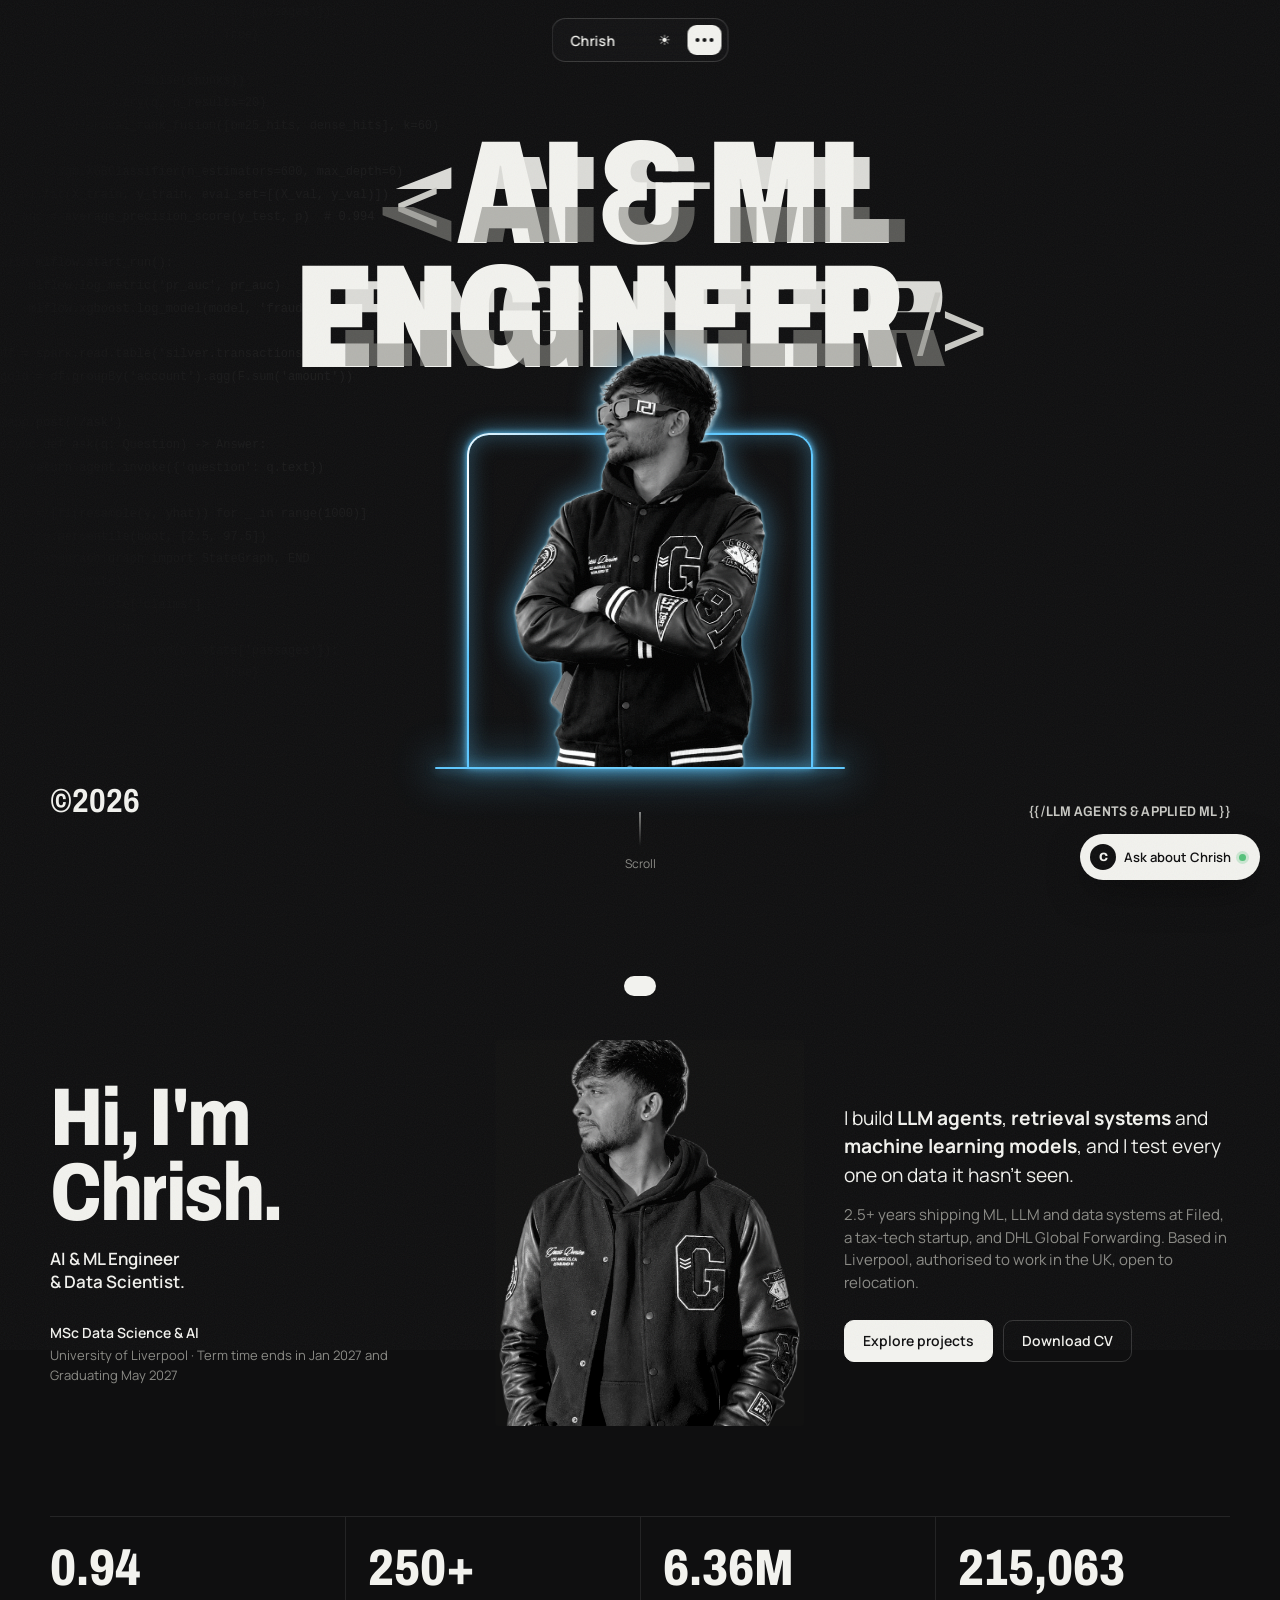
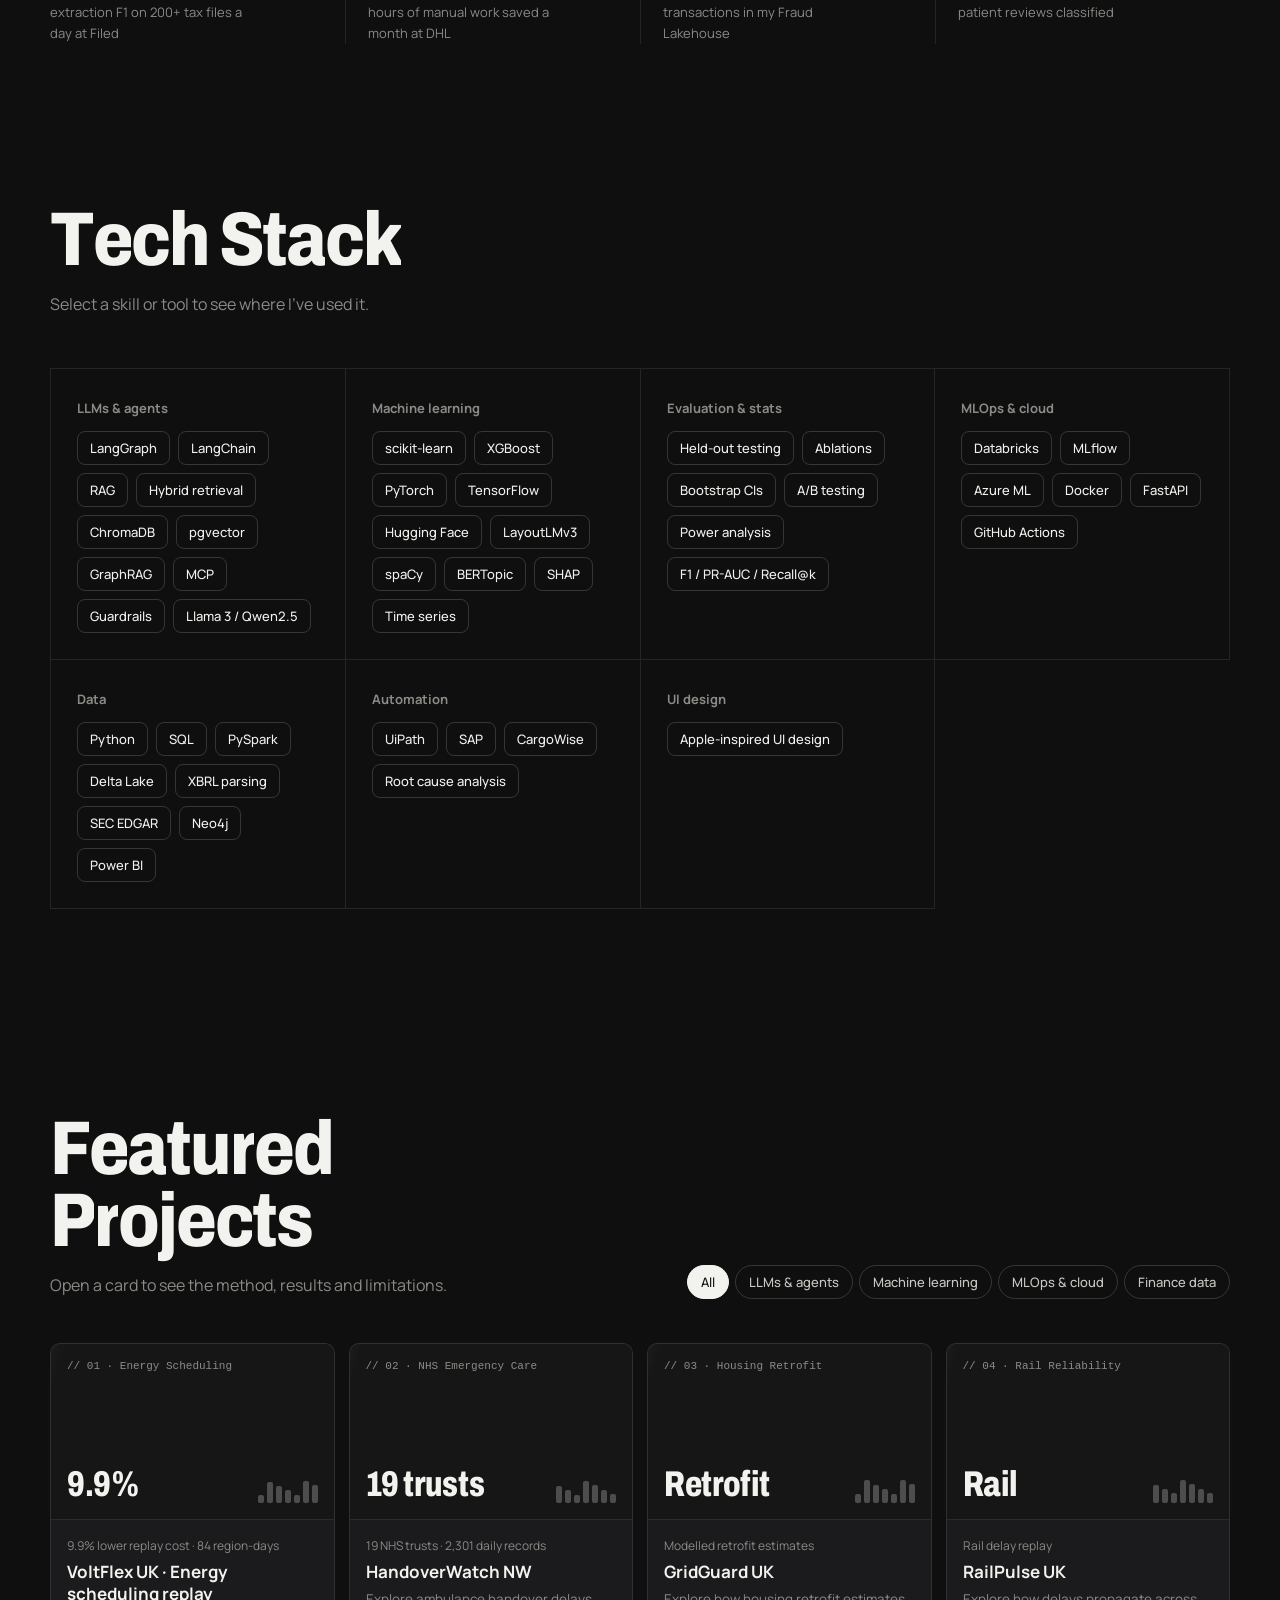
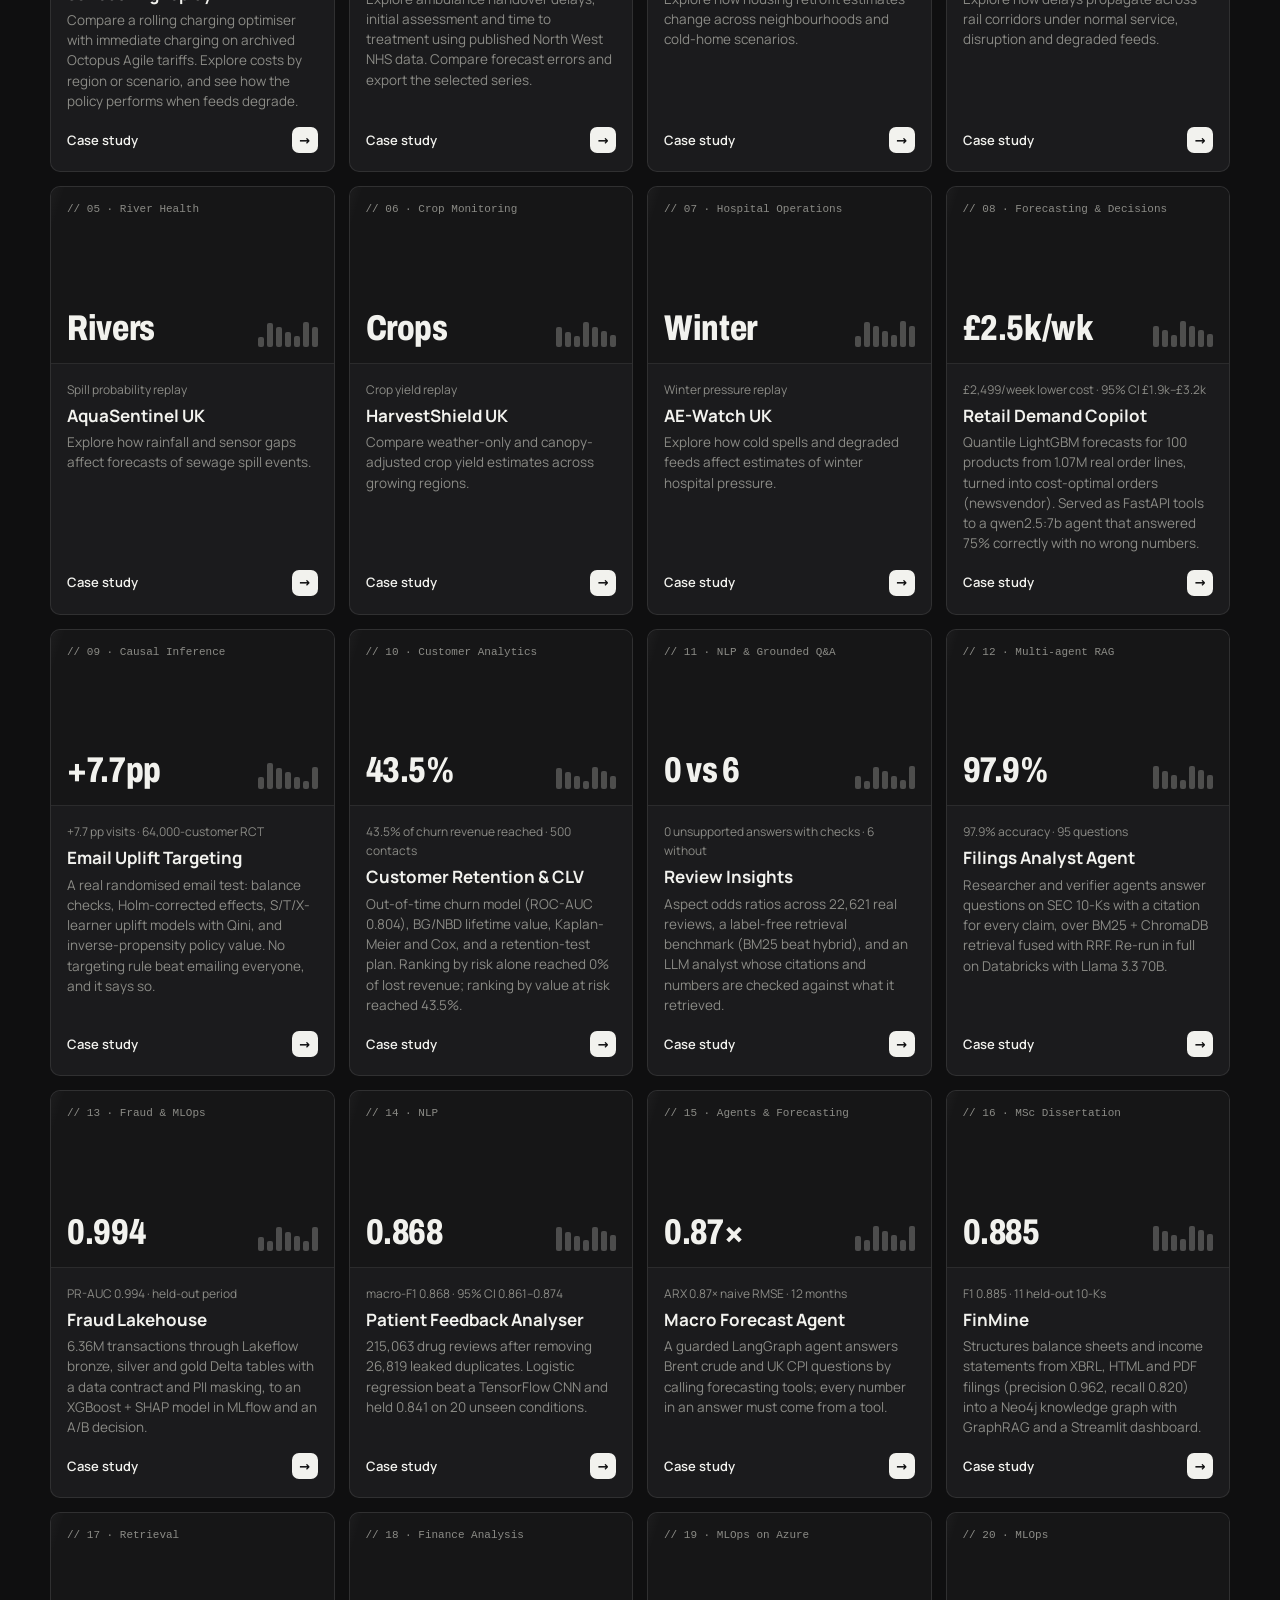
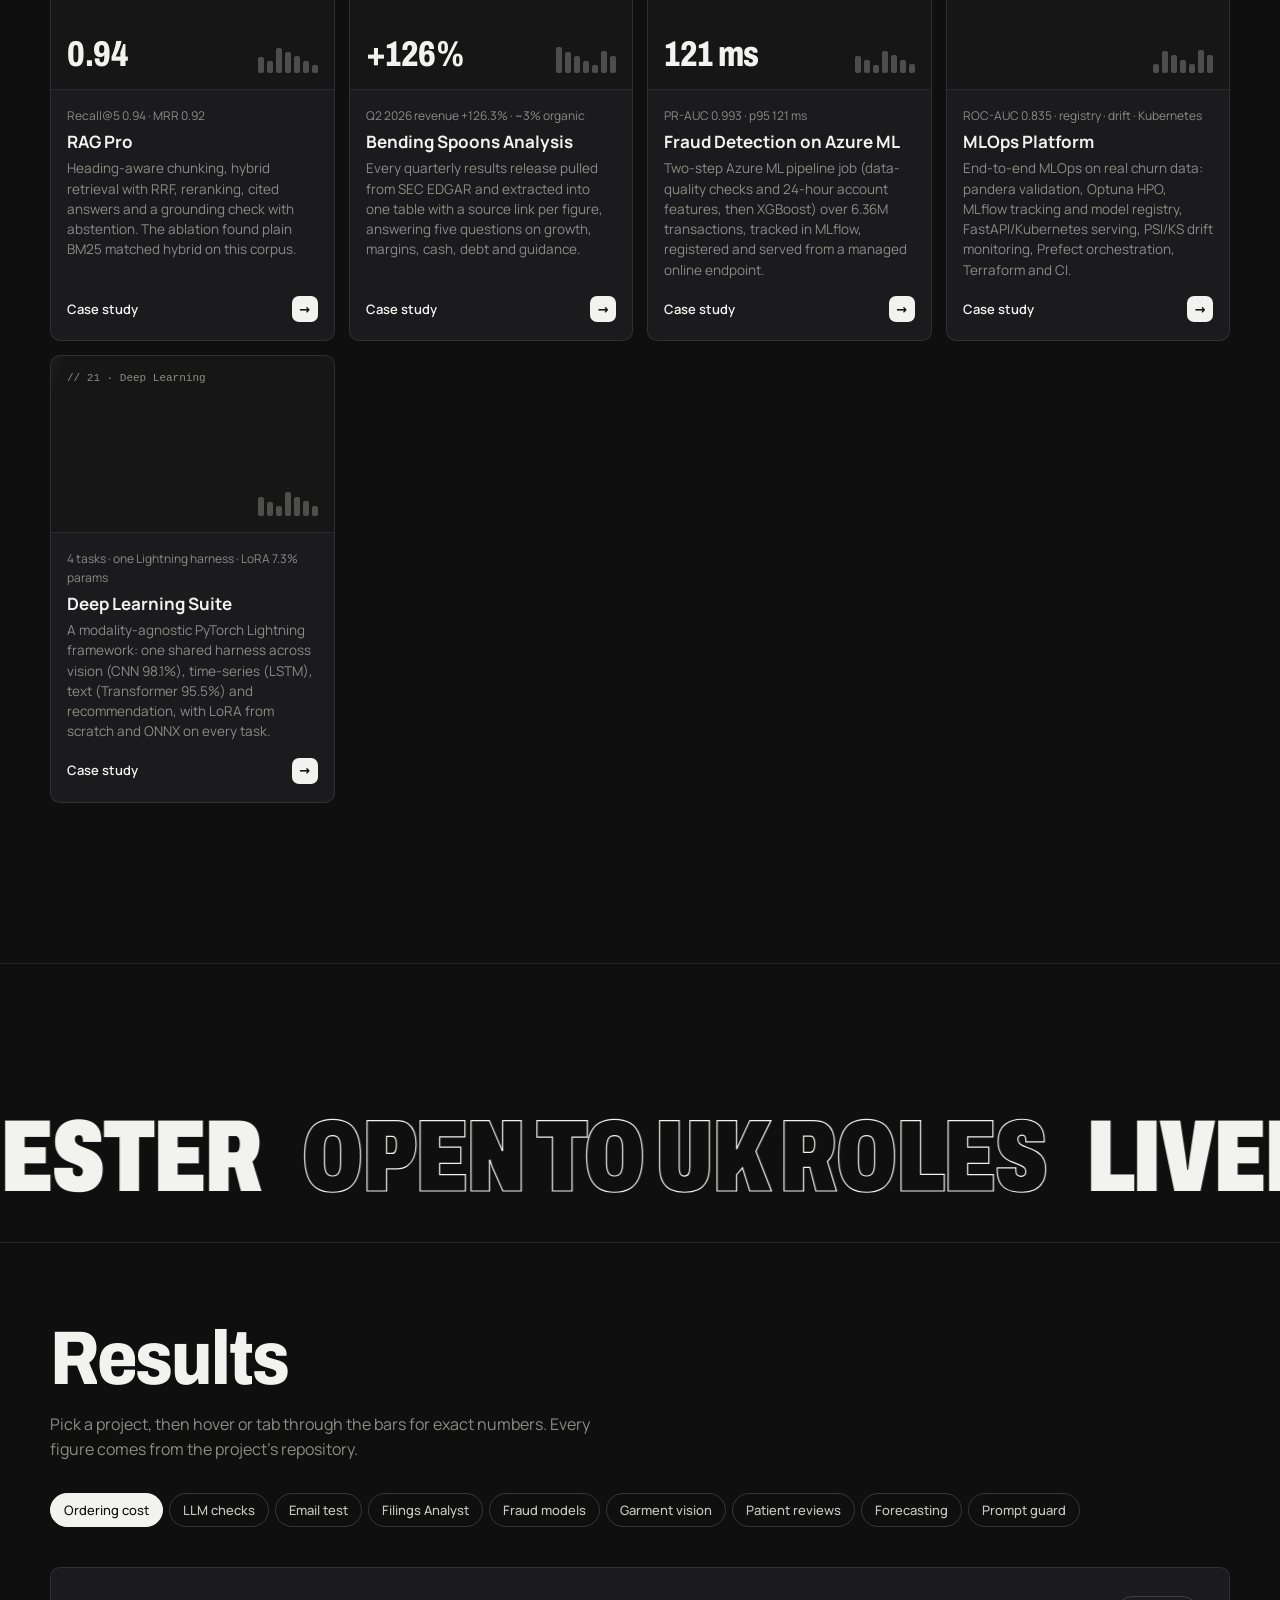
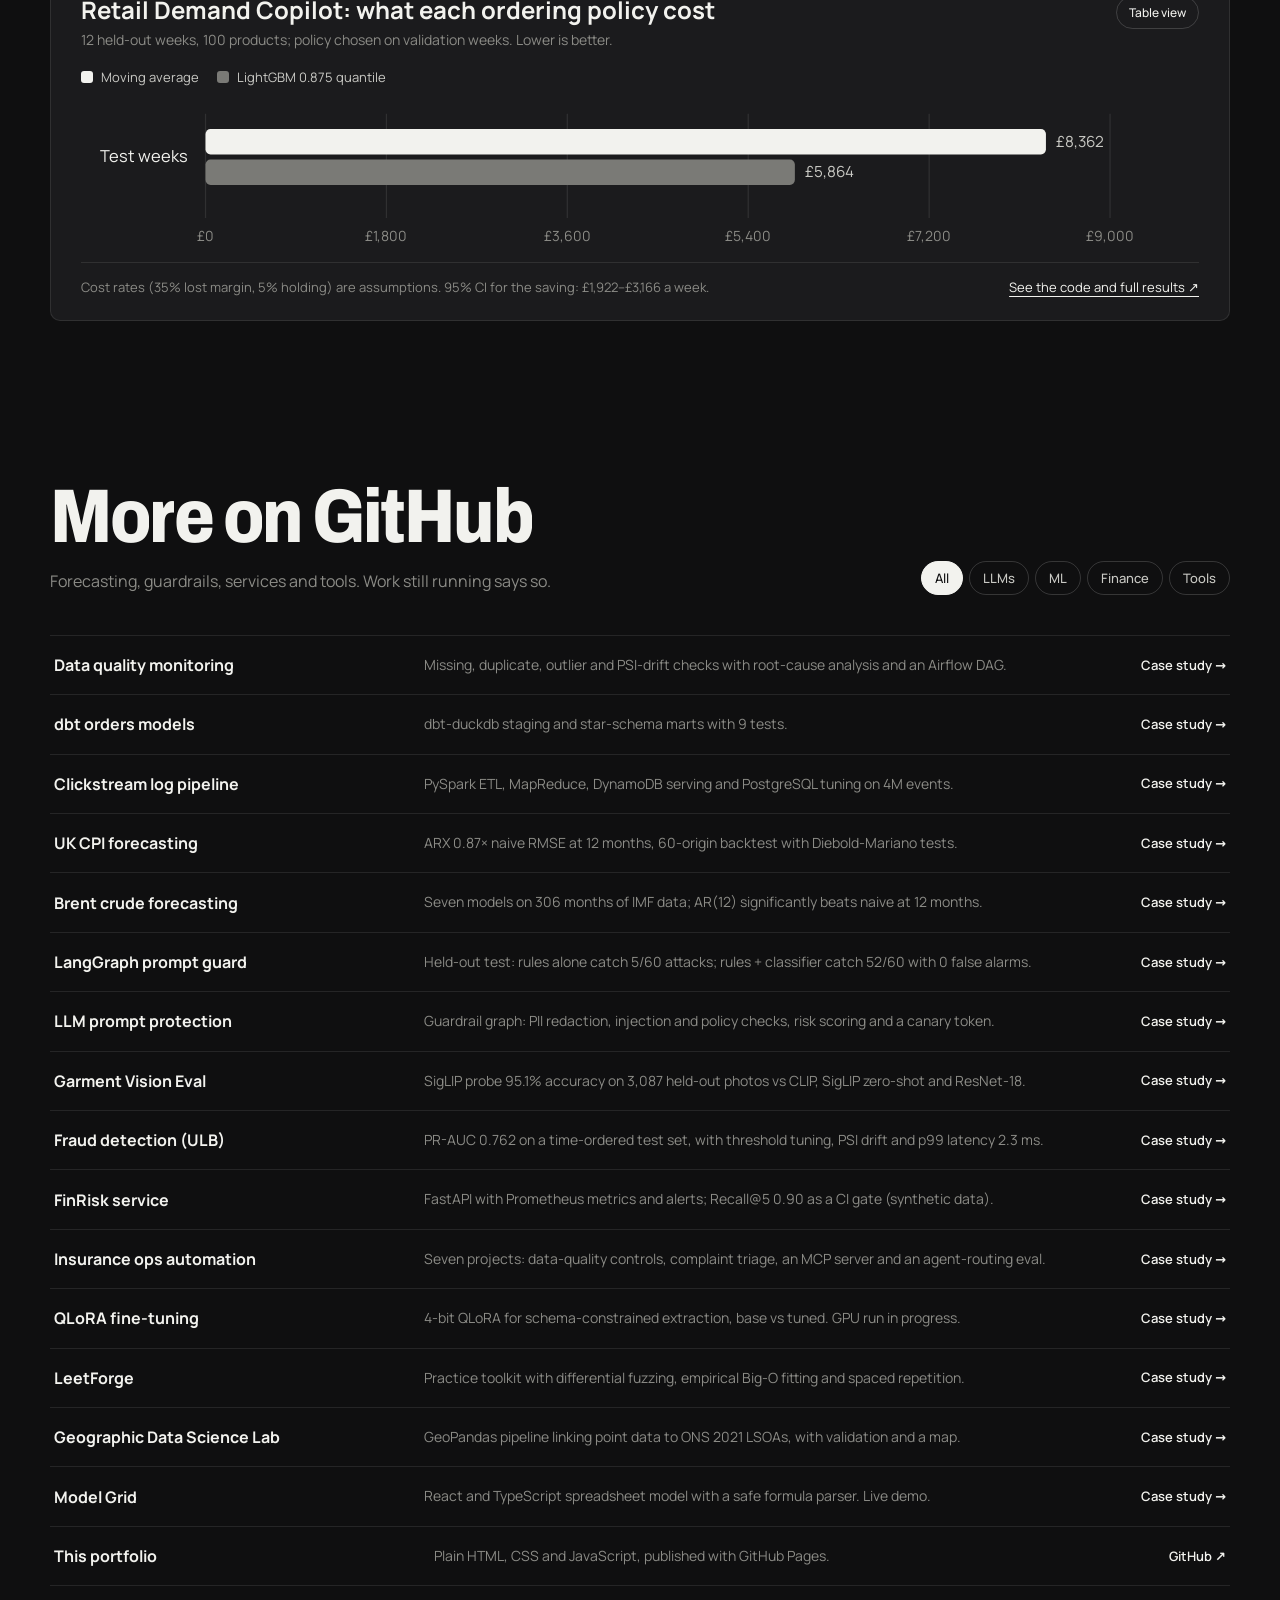
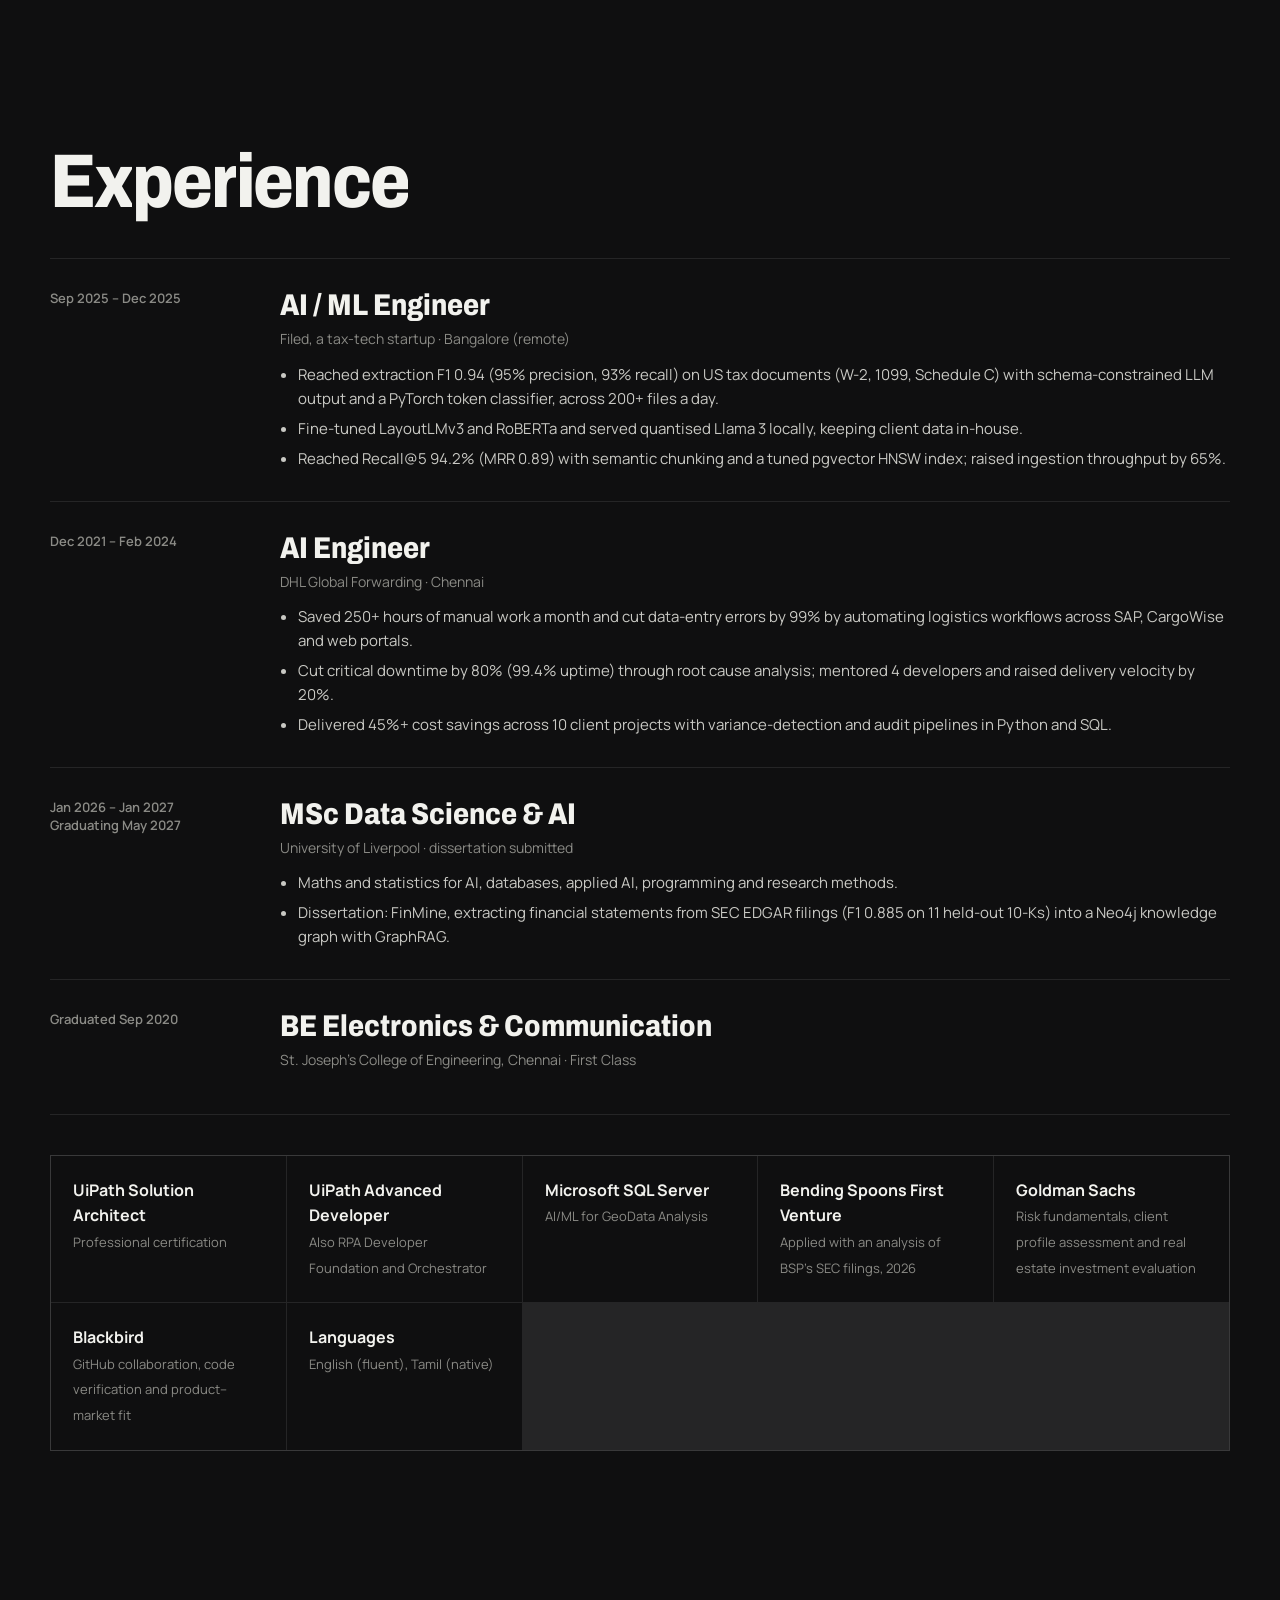
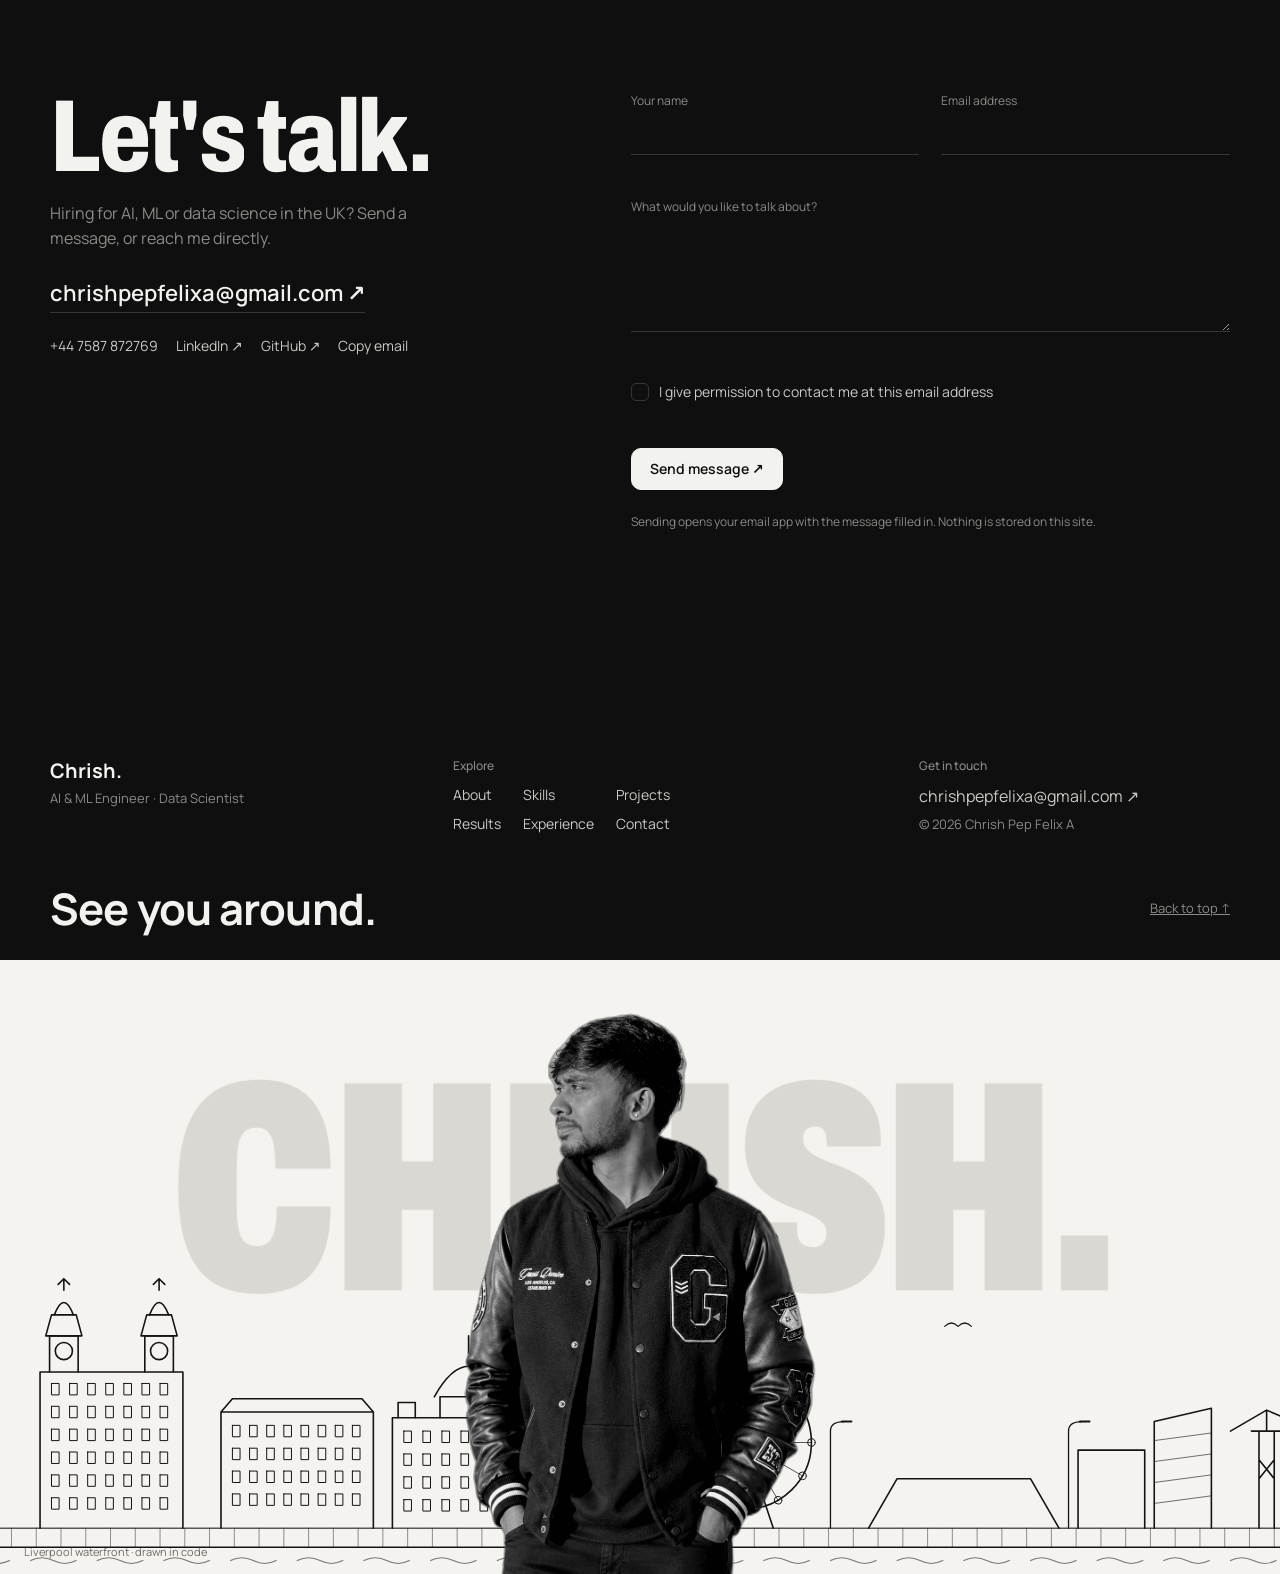
==== commit 832e62d1: "Match HandoverWatch to the portfolio design" ====
--- a/index.html
+++ b/index.html
@@ -1078,9 +1078,9 @@
     ["MLOps & cloud",{Databricks:[0,1],MLflow:[0,1,7],"Azure ML":[7],Docker:[0,5],FastAPI:[0,5],"GitHub Actions":[5]}],
     ["Data",{Python:[0,1,2,3,4,5,6,"filed","dhl"],SQL:[1,"filed","dhl"],PySpark:[1],"Delta Lake":[1],"XBRL parsing":[0,4],"SEC EDGAR":[0,4,6],Neo4j:[4],"Power BI":["filed"]}],
     ["Automation",{"UiPath":["dhl"],"SAP":["dhl"],"CargoWise":["dhl"],"Root cause analysis":["dhl"]}],
-    ["UI design",{"Apple-inspired UI design":["voltflex"]}]
+    ["UI design",{"Apple-inspired UI design":["voltflex","handoverwatch"]}]
   ];
-  const EXAMPLES={voltflex:'<a href="/replay/tariffs/">VoltFlex UK interactive dashboard</a>'};
+  const EXAMPLES={voltflex:'<a href="/replay/tariffs/">VoltFlex UK interactive dashboard</a>',handoverwatch:'<a href="/handoverwatch/">HandoverWatch NW dashboard</a>'};
   const box=document.getElementById("stackgrid"), out=document.getElementById("usedin");
   T.forEach(([name,tools])=>{ const g=document.createElement("div"); g.className="sg"; g.innerHTML=`<h3>${esc(name)}</h3><div class="chips"></div>`;
     Object.entries(tools).forEach(([tool,used])=>{ const b=document.createElement("button"); b.type="button"; b.className="chip"; b.textContent=tool; b.setAttribute("aria-pressed","false");
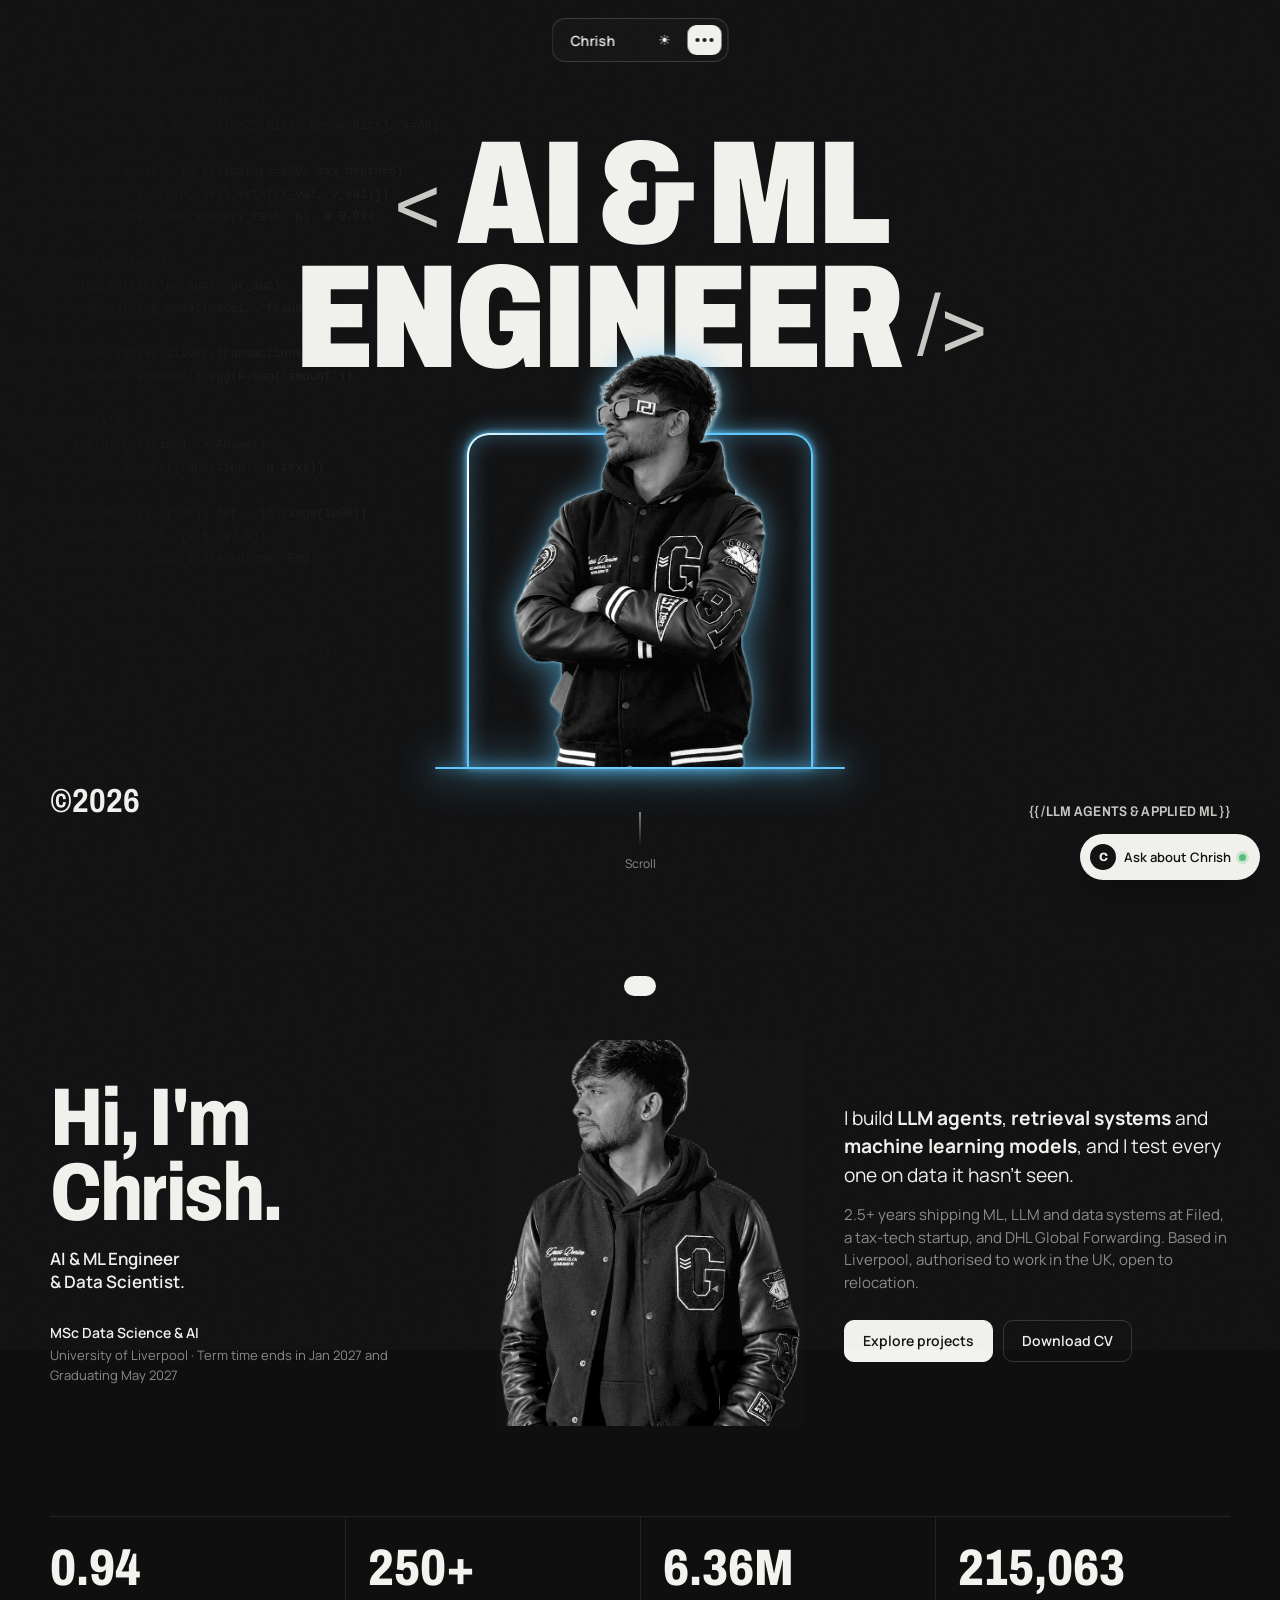
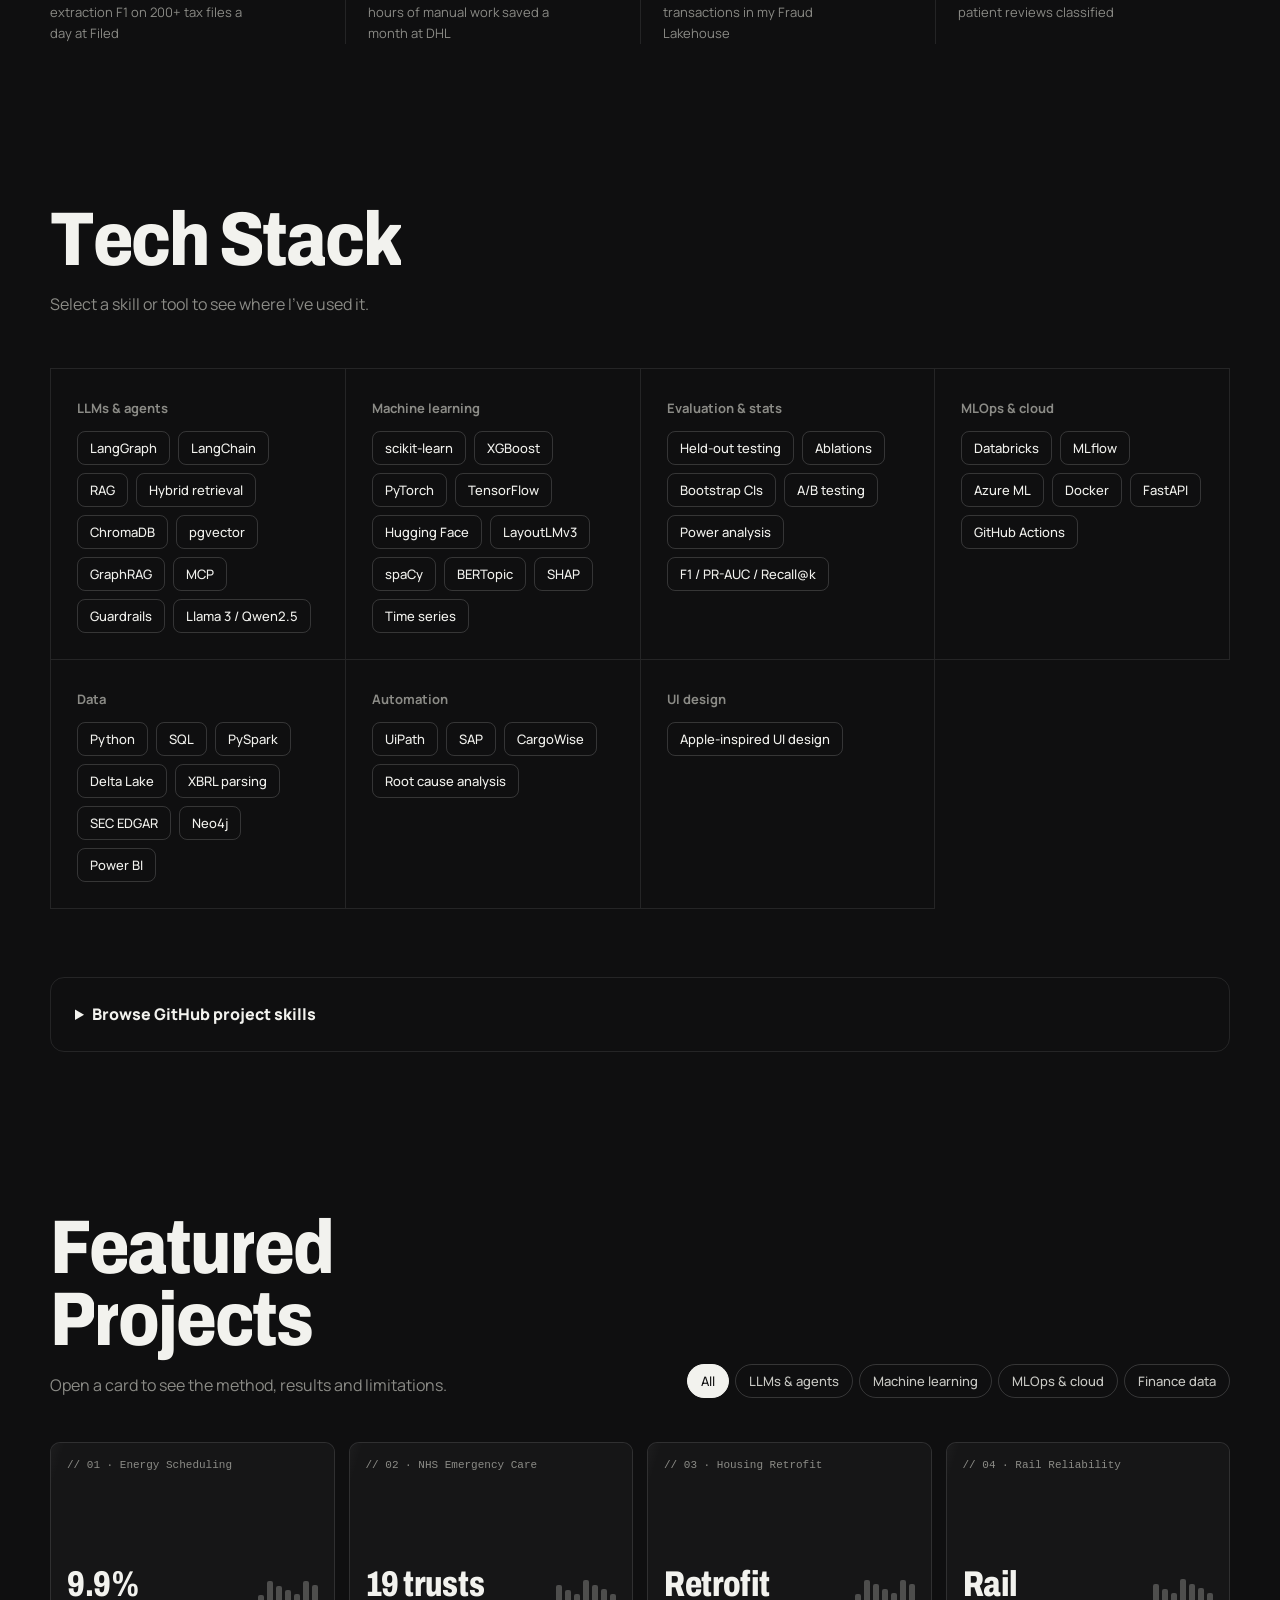
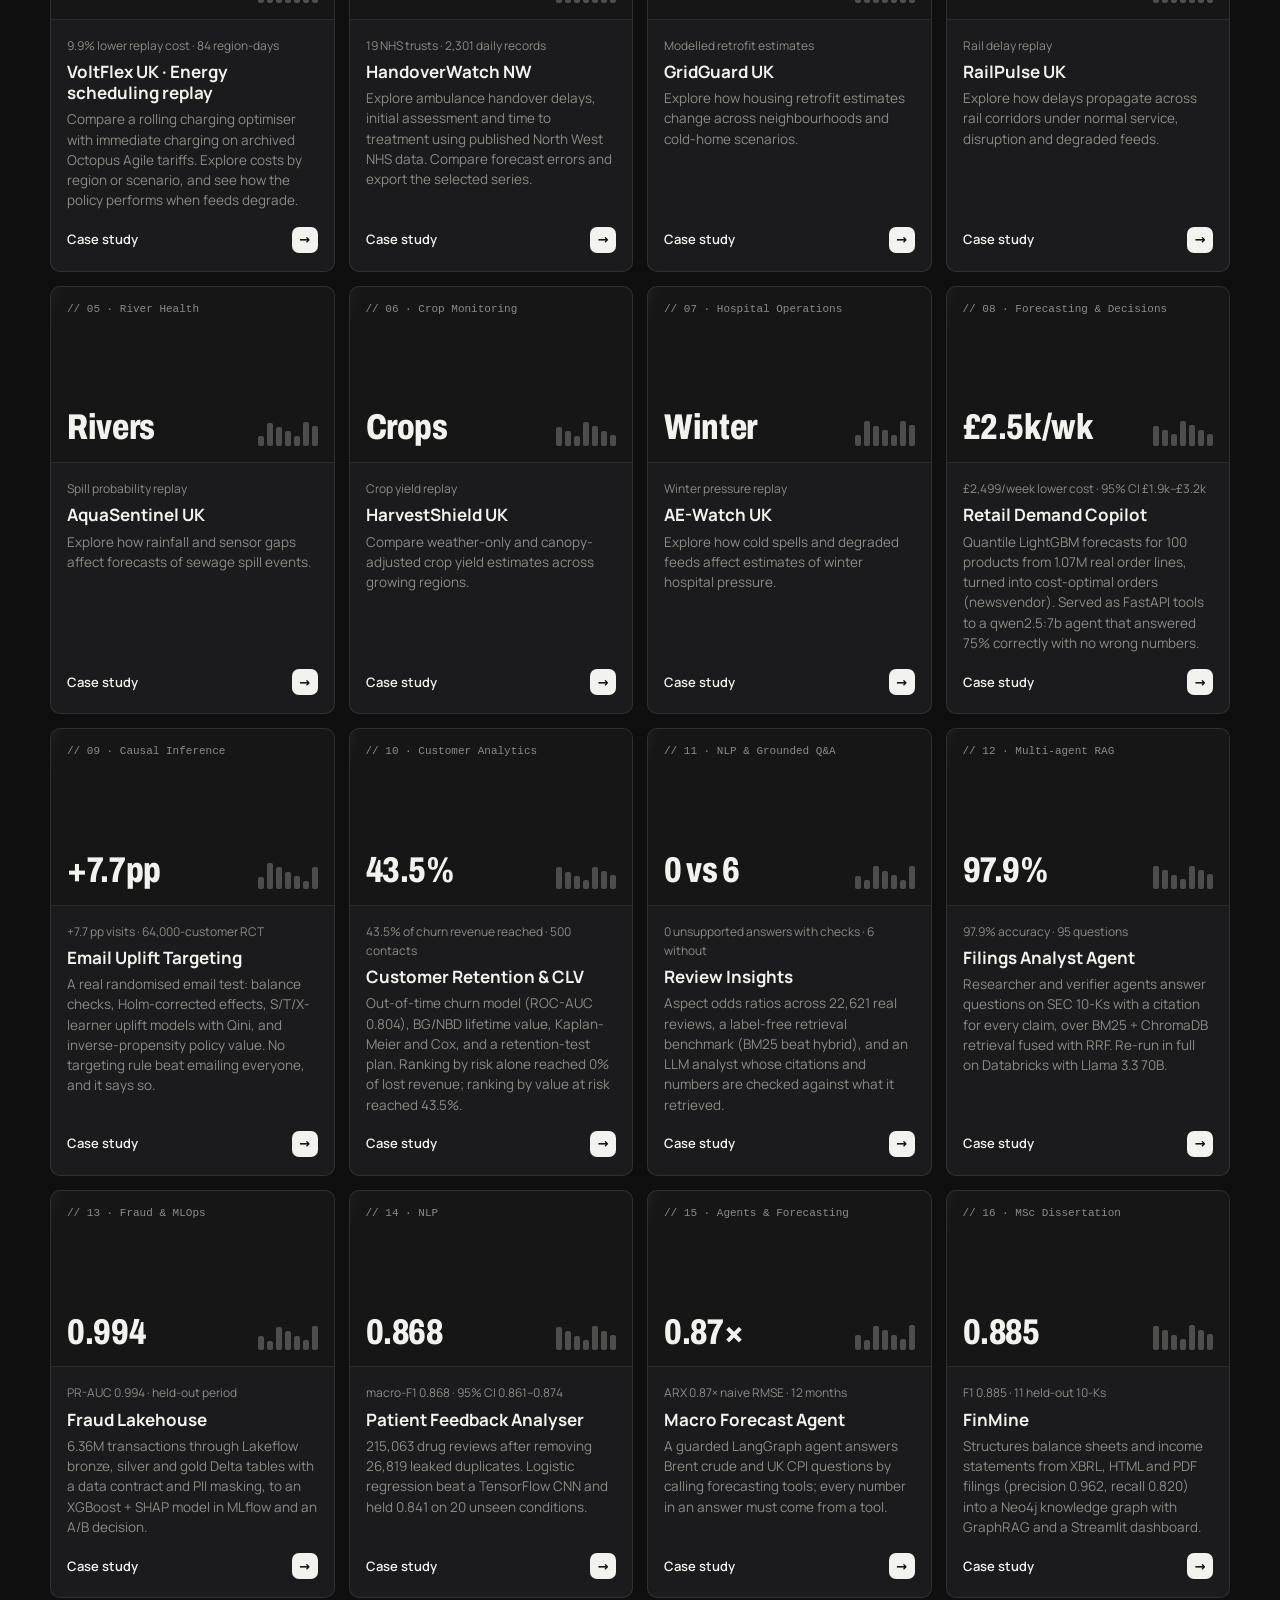
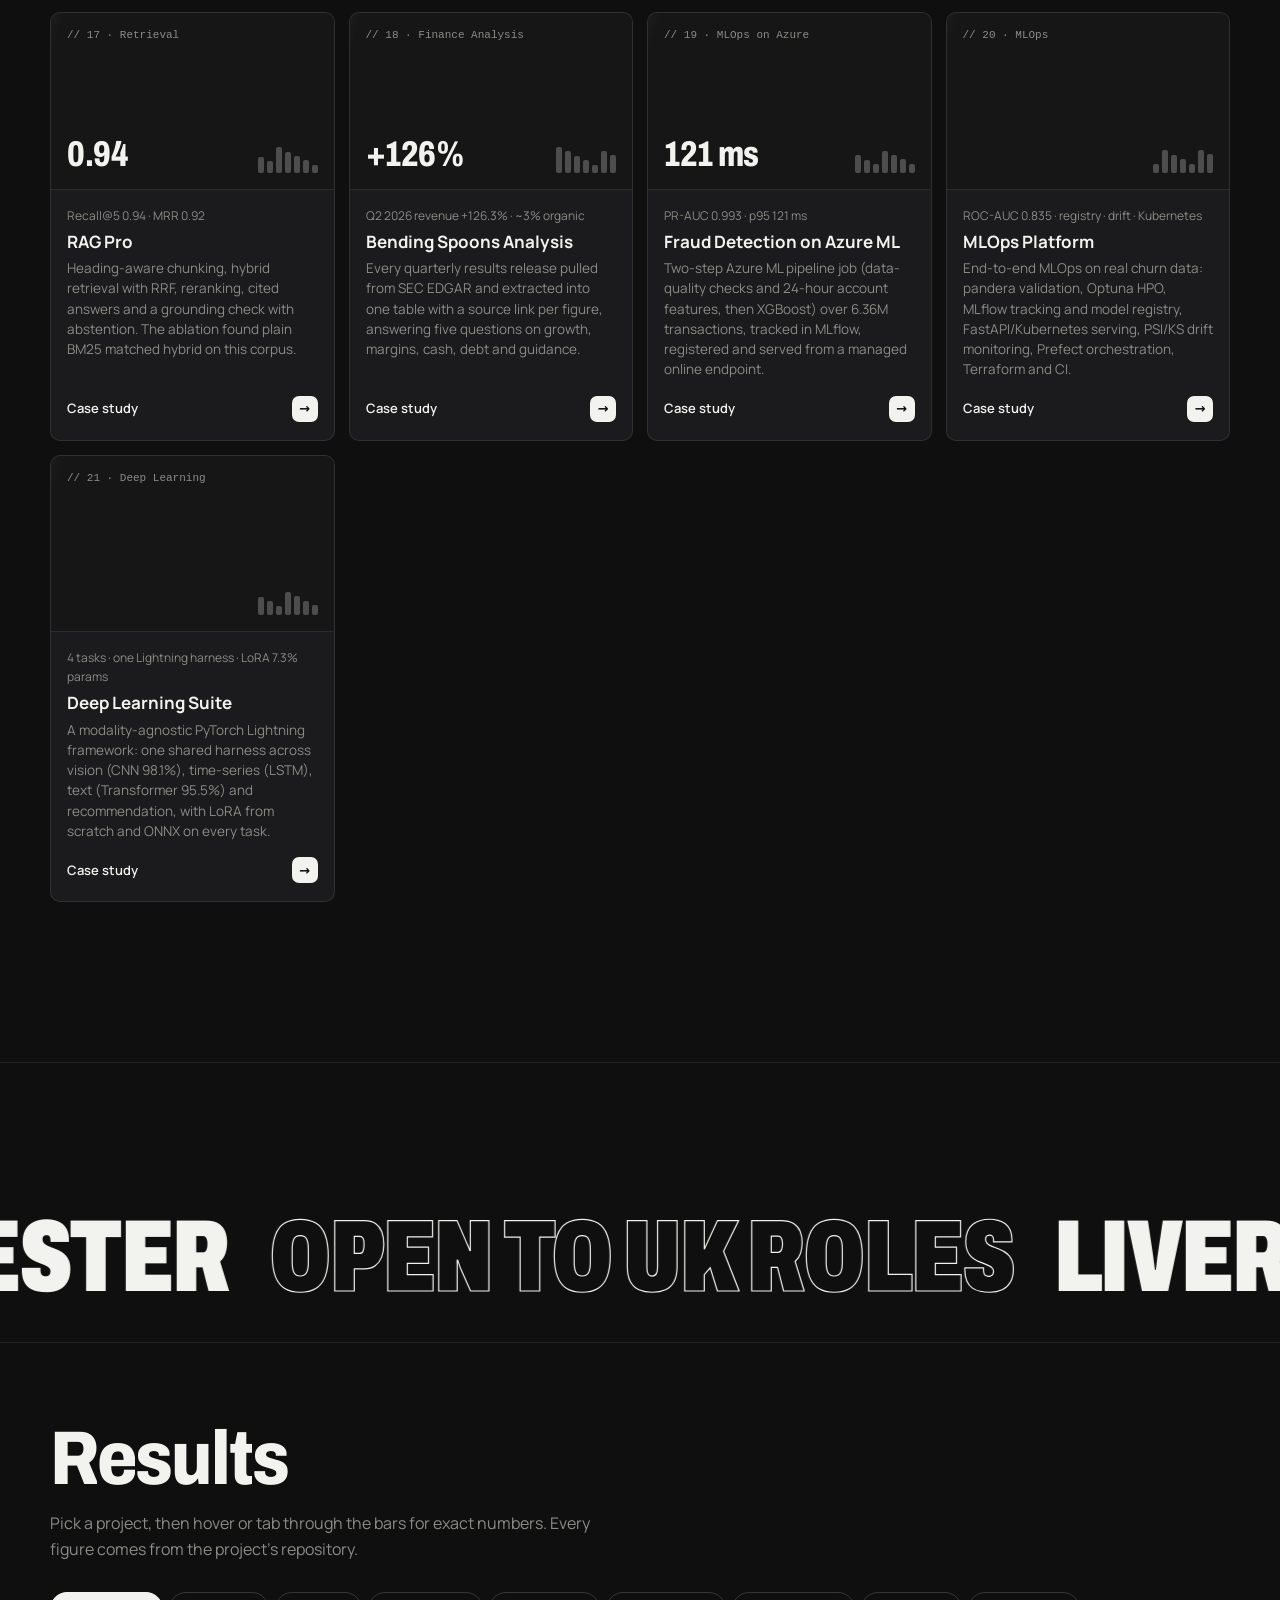
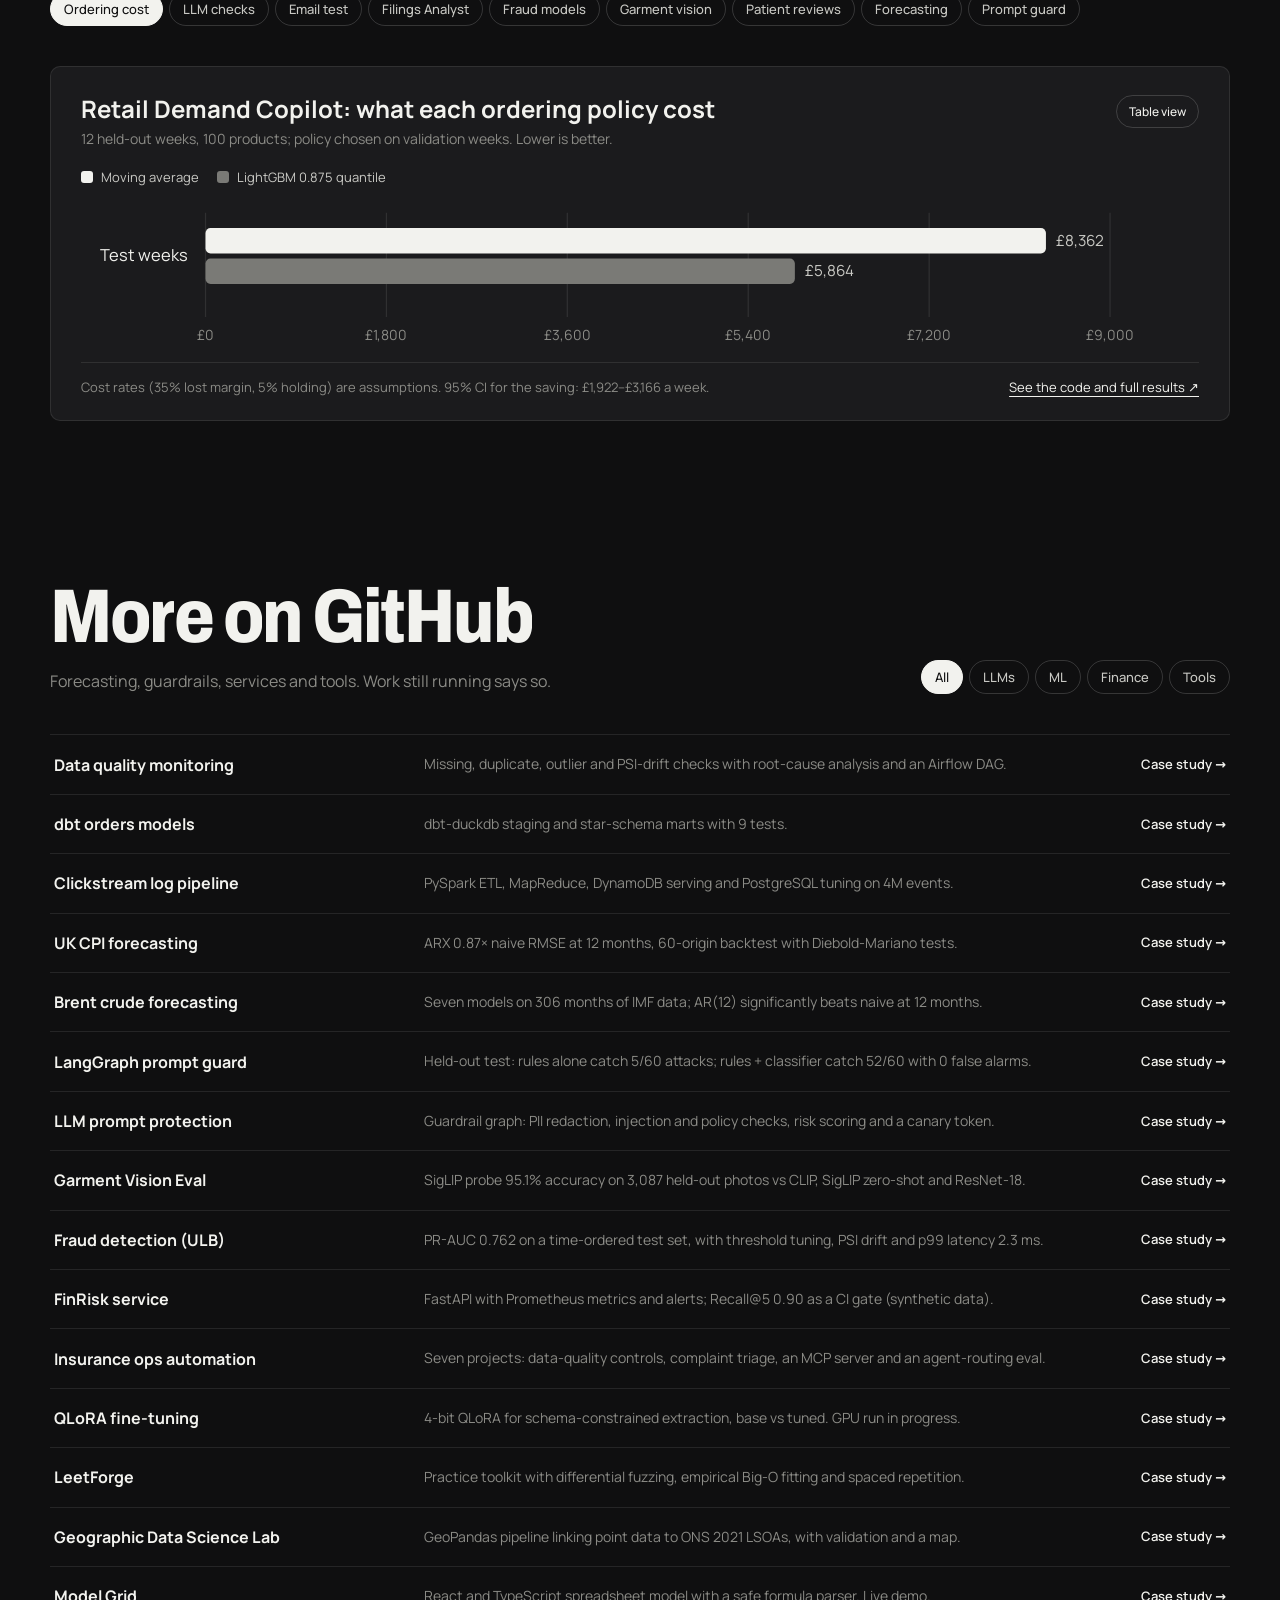
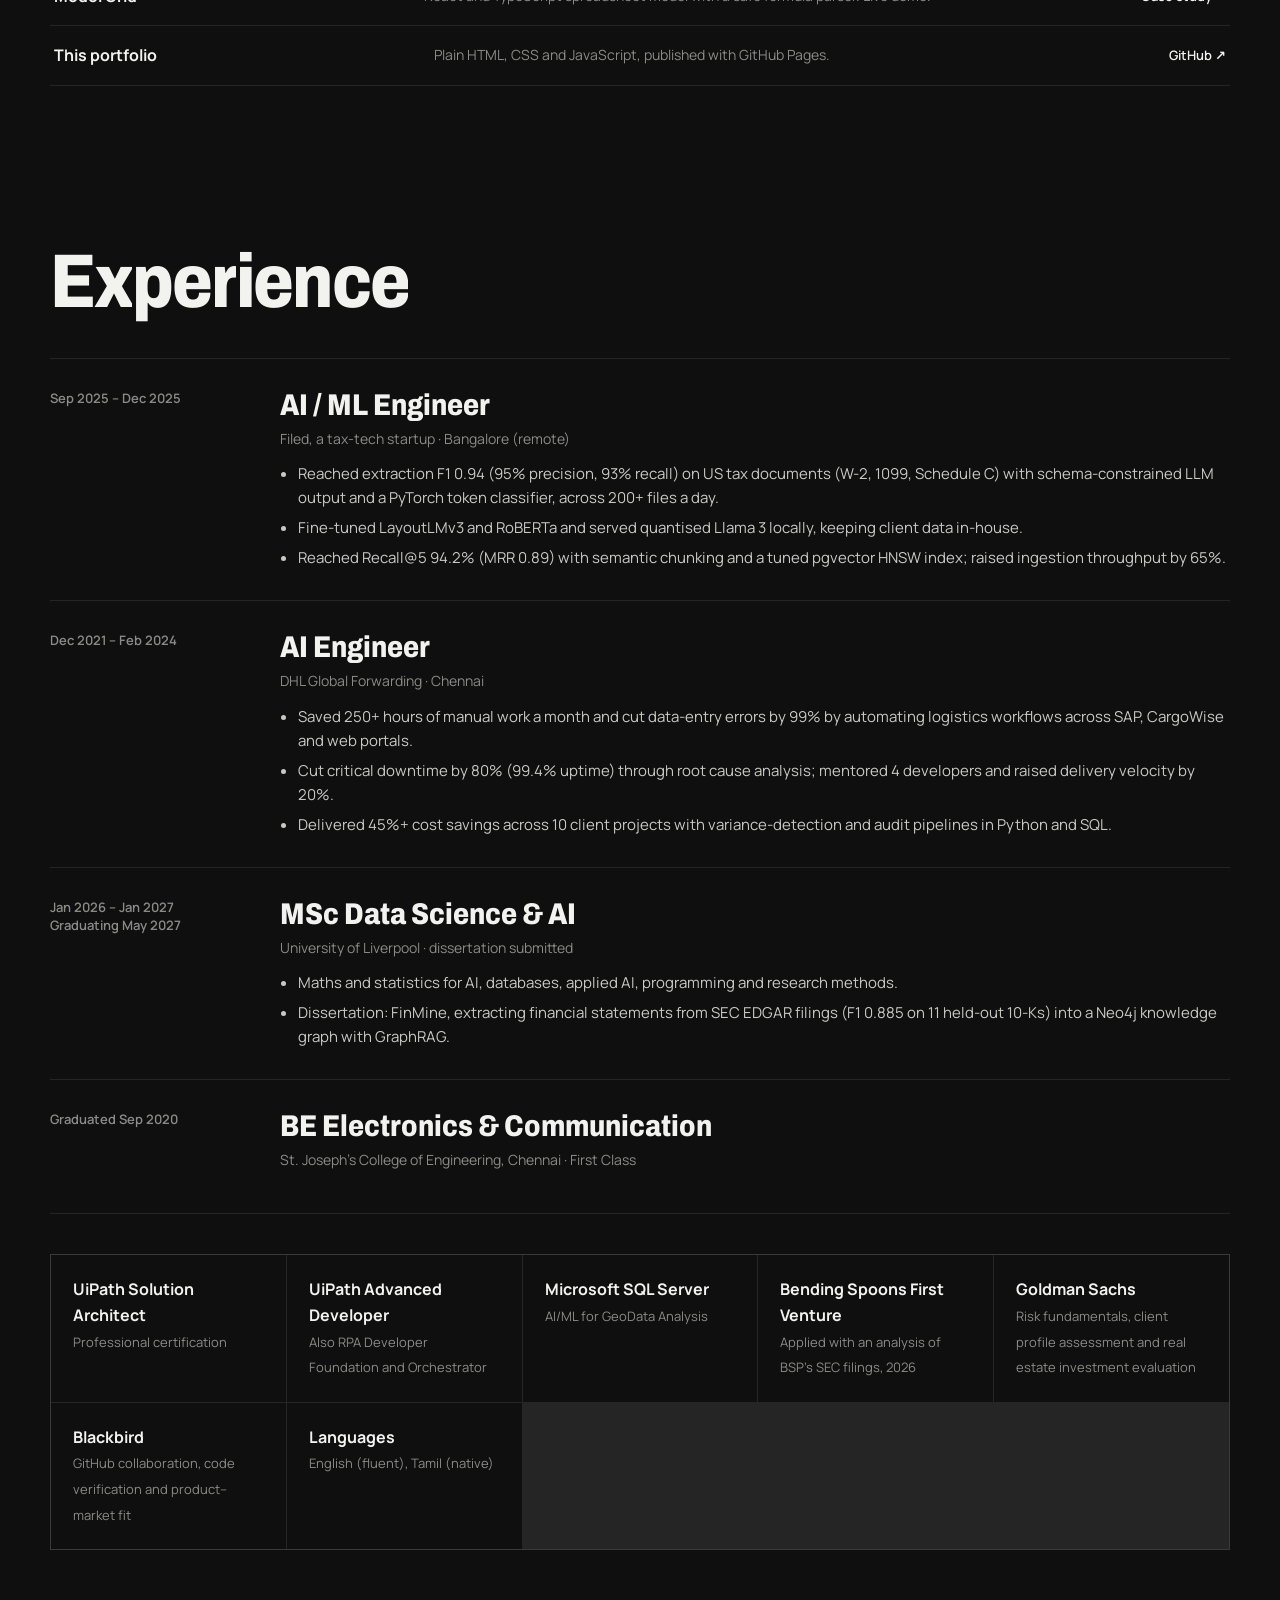
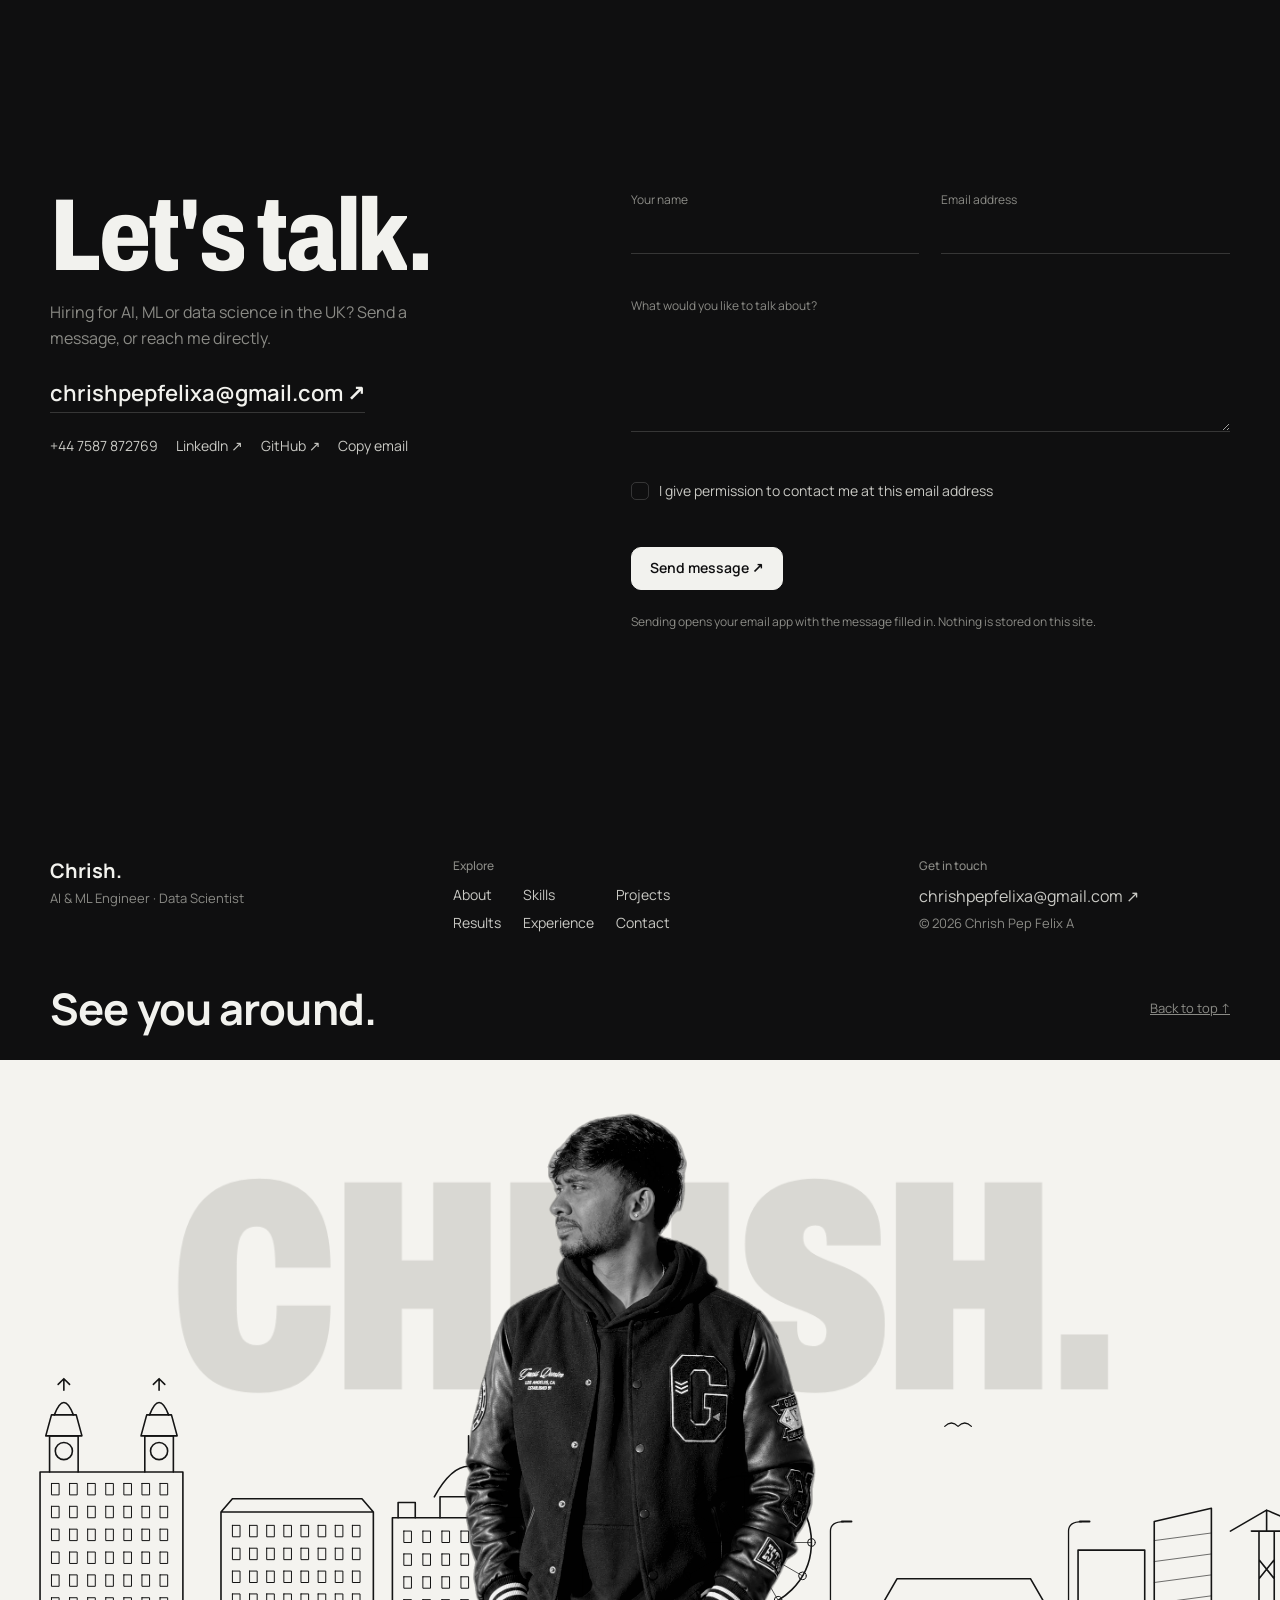
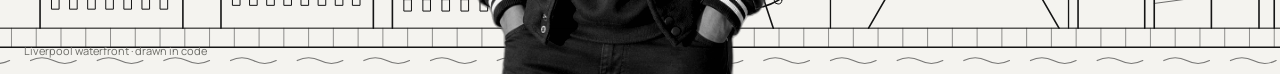
==== commit 671715d7: "Index public GitHub project skills on the portfolio" ====
--- a/index.html
+++ b/index.html
@@ -422,6 +422,8 @@
 html.ink-transition::view-transition-new(root){z-index:2;clip-path:var(--ink-start)}
 
 </style>
+<link rel="stylesheet" href="/skills/catalog.css">
+<script defer src="/skills/catalog.js"></script>
 </head>
 <body class="loading">
 <div class="loader" id="loader" aria-hidden="true"><span class="cur t"></span><span class="cur b"></span>
@@ -488,6 +490,17 @@
     <p class="lead rv">Select a skill or tool to see where I've used it.</p>
     <div class="stackgrid rv" id="stackgrid"></div>
     <p class="usedin" id="usedin" aria-live="polite"></p>
+    <details class="skill-catalog" id="skill-catalog">
+      <summary>Browse GitHub project skills</summary>
+      <div class="skill-controls">
+        <label>Search skills<input id="skill-search" type="search" placeholder="e.g. dbt or conformal prediction"></label>
+        <label>Project<select id="skill-project"><option value="">All projects</option></select></label>
+        <label>Status<select id="skill-status"><option value="">Implemented or documented</option><option value="Planned">Planned</option></select></label>
+      </div>
+      <p id="skill-count" role="status"></p>
+      <ul id="skill-list"></ul>
+      <button type="button" id="skill-more" hidden>Show more skills</button>
+    </details>
   </div>
 </section>
 
--- a/skills/catalog.css
+++ b/skills/catalog.css
@@ -0,0 +1,12 @@
+.skill-catalog{margin-top:24px;border:1px solid var(--line);border-radius:14px;padding:clamp(14px,3vw,24px);color:var(--ink)}
+.skill-catalog summary{cursor:pointer;font-weight:800}
+.skill-controls{display:grid;grid-template-columns:repeat(auto-fit,minmax(min(100%,180px),1fr));gap:12px;margin-top:16px}
+.skill-controls label{display:grid;gap:5px;min-width:0;font-weight:700}
+.skill-controls :is(input,select),#skill-more{font:inherit;color:var(--ink);background:var(--bg);border:1px solid var(--line);border-radius:9px;padding:8px;min-width:0}
+#skill-count{margin:14px 0;color:var(--ink2);font-size:.9rem}
+#skill-list{margin:0;padding:0;list-style:none}
+#skill-list li{padding:12px 0;border-top:1px solid var(--line);overflow-wrap:anywhere}
+#skill-list strong{display:block}
+#skill-list a{font-size:.86rem;text-decoration:underline;text-underline-offset:3px}
+#skill-more{margin-top:12px;cursor:pointer}
+.skill-catalog :focus-visible{outline:2px solid var(--ink);outline-offset:3px}
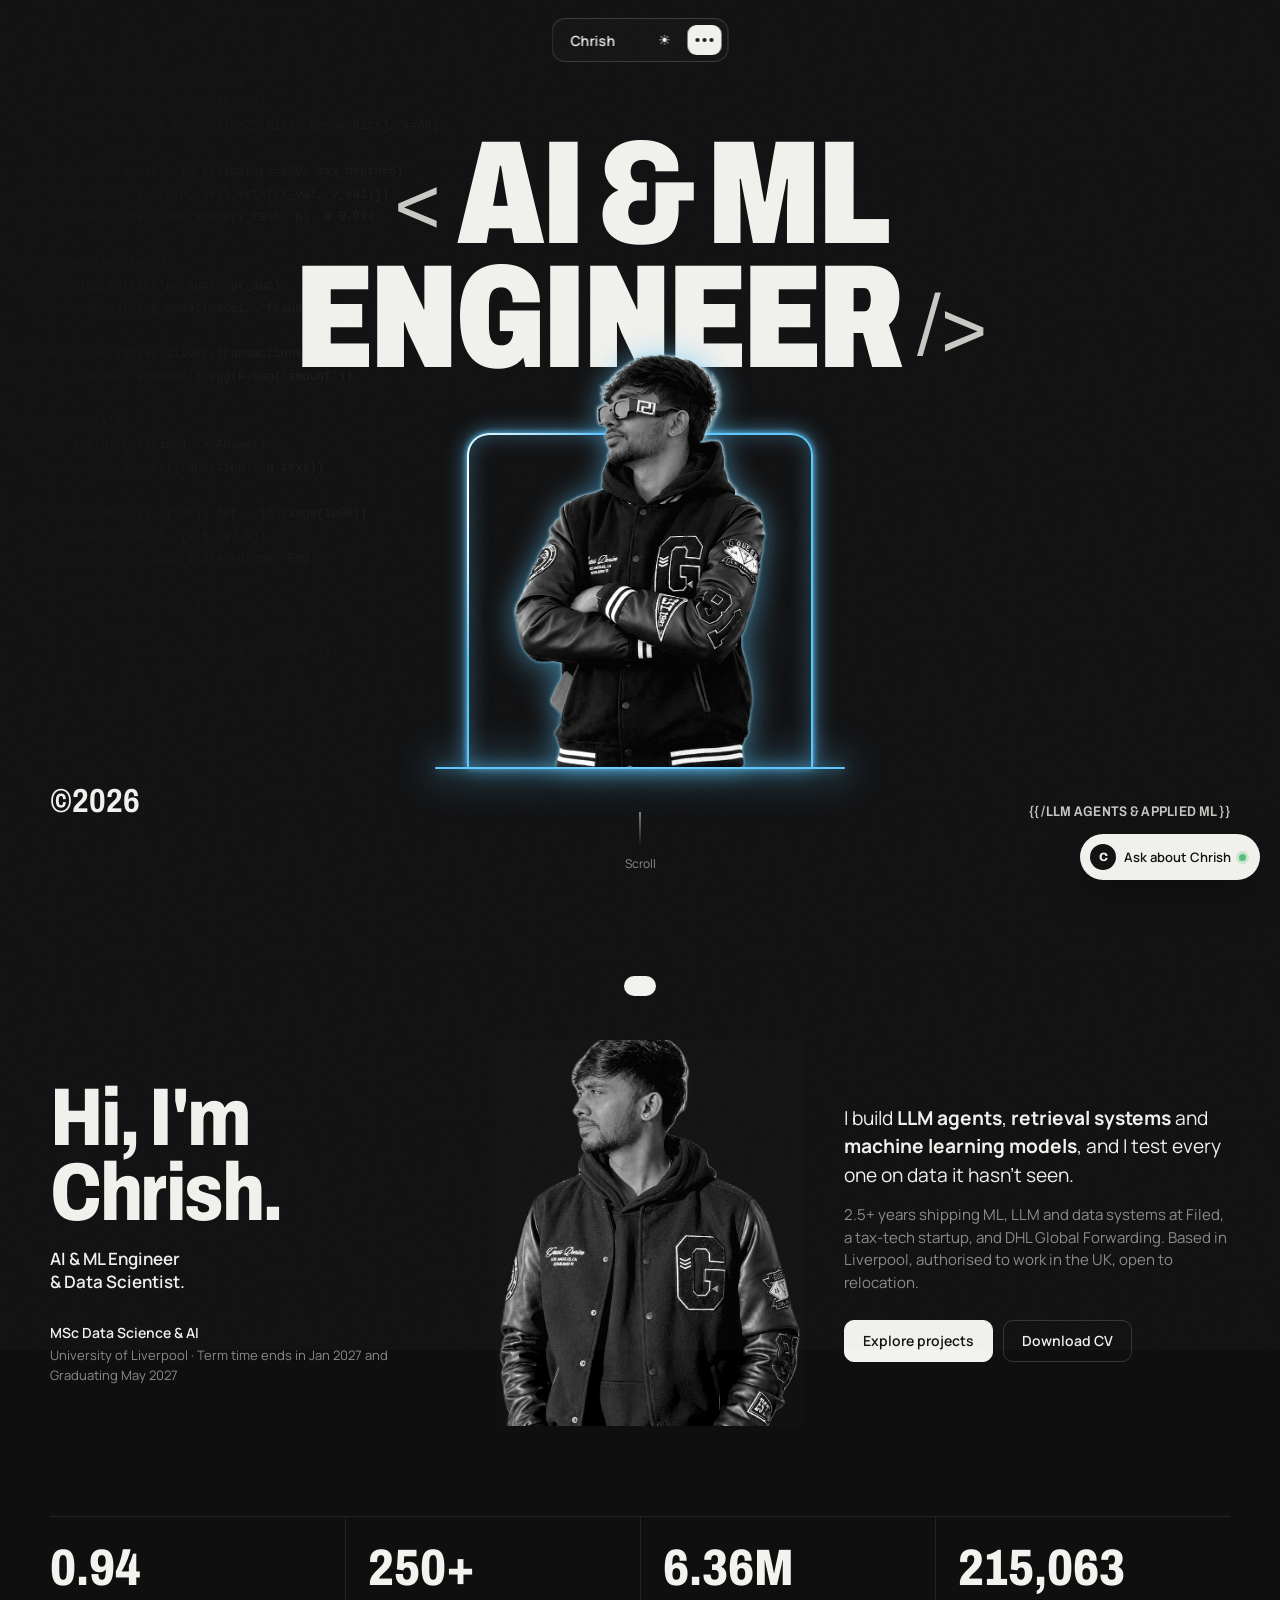
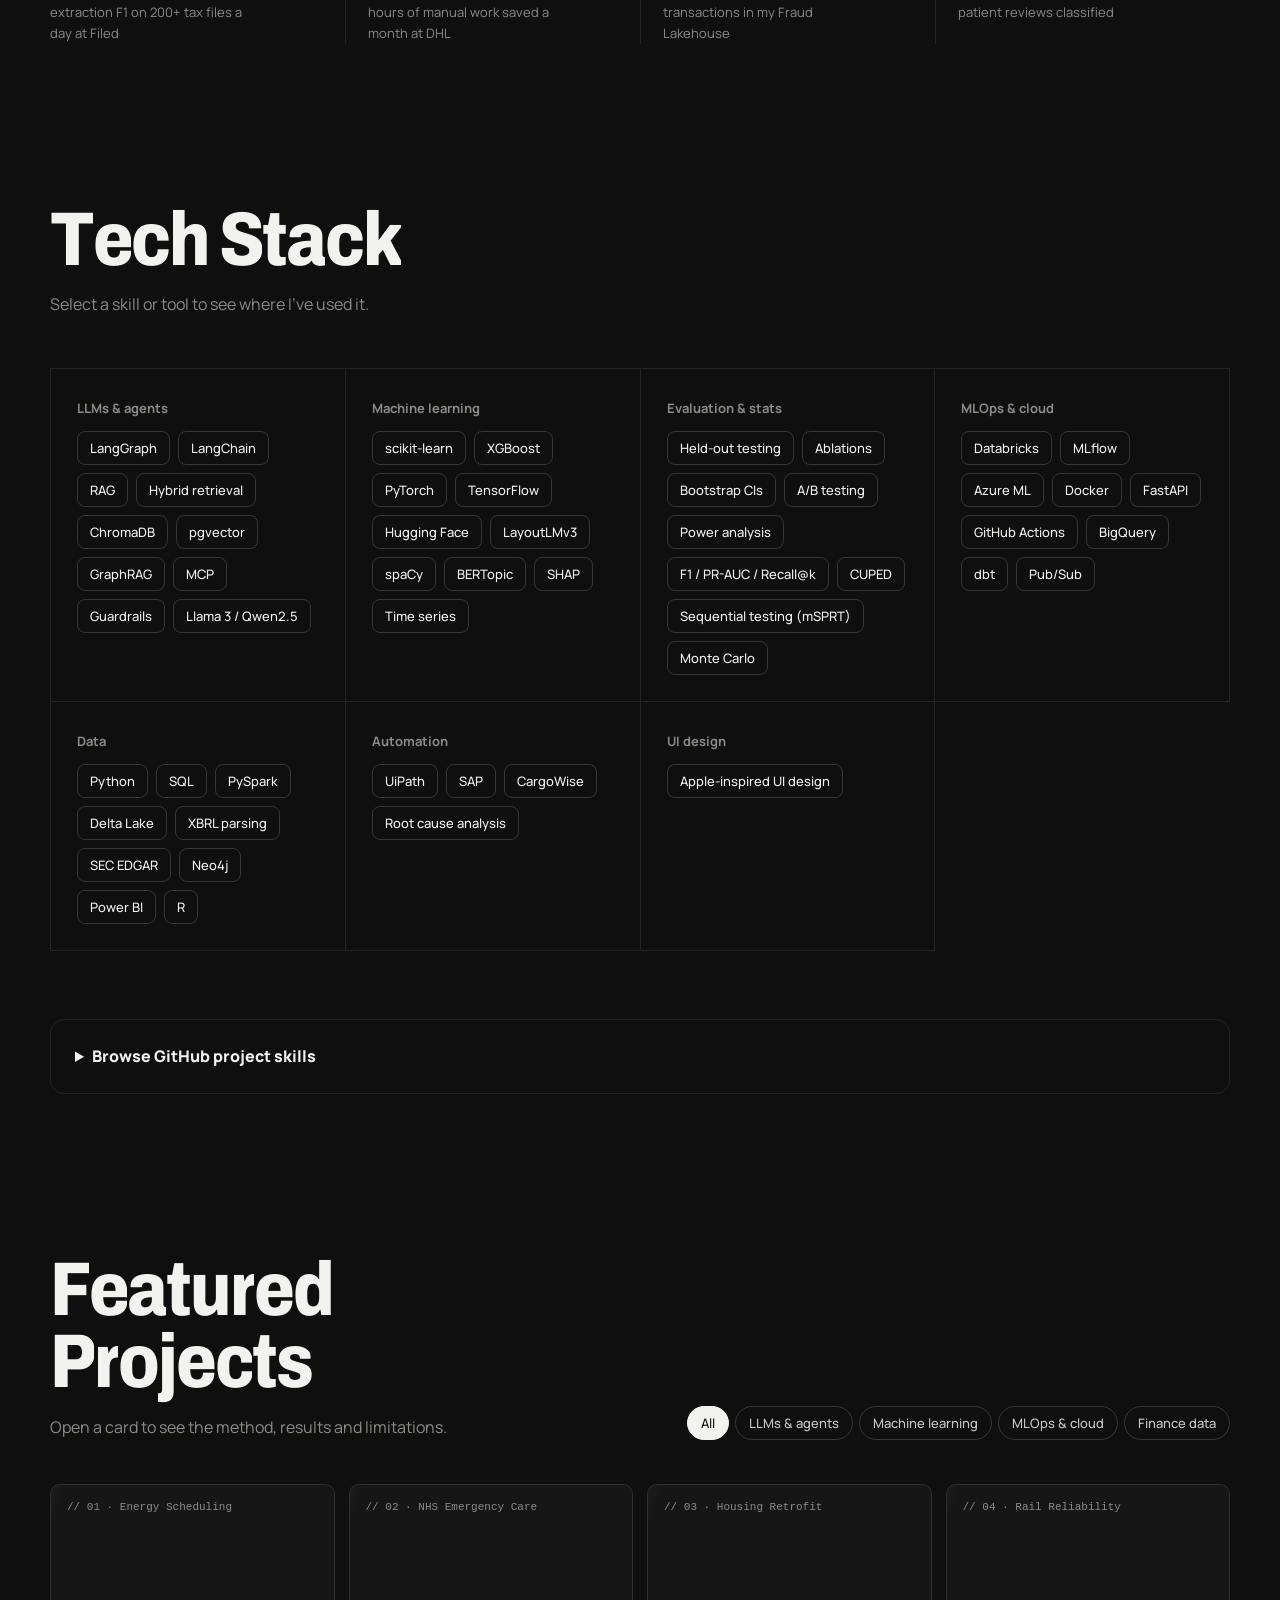
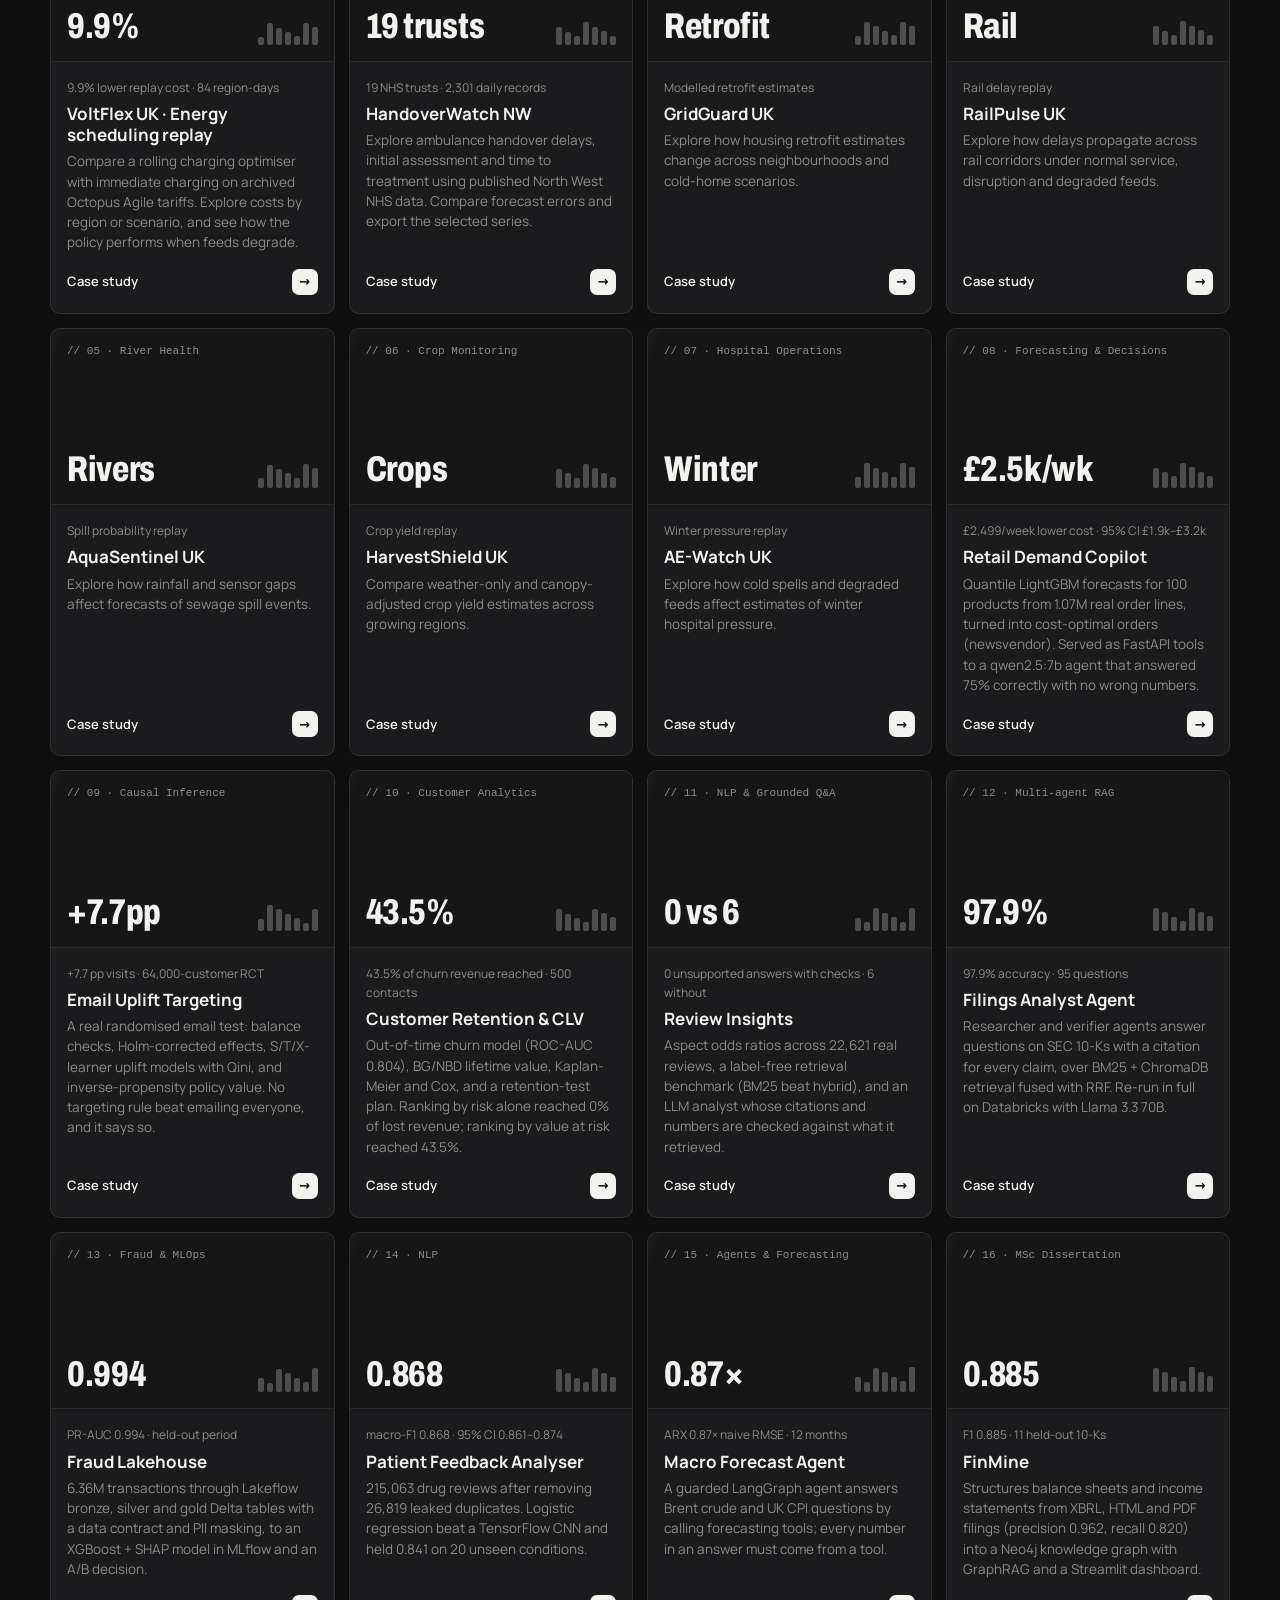
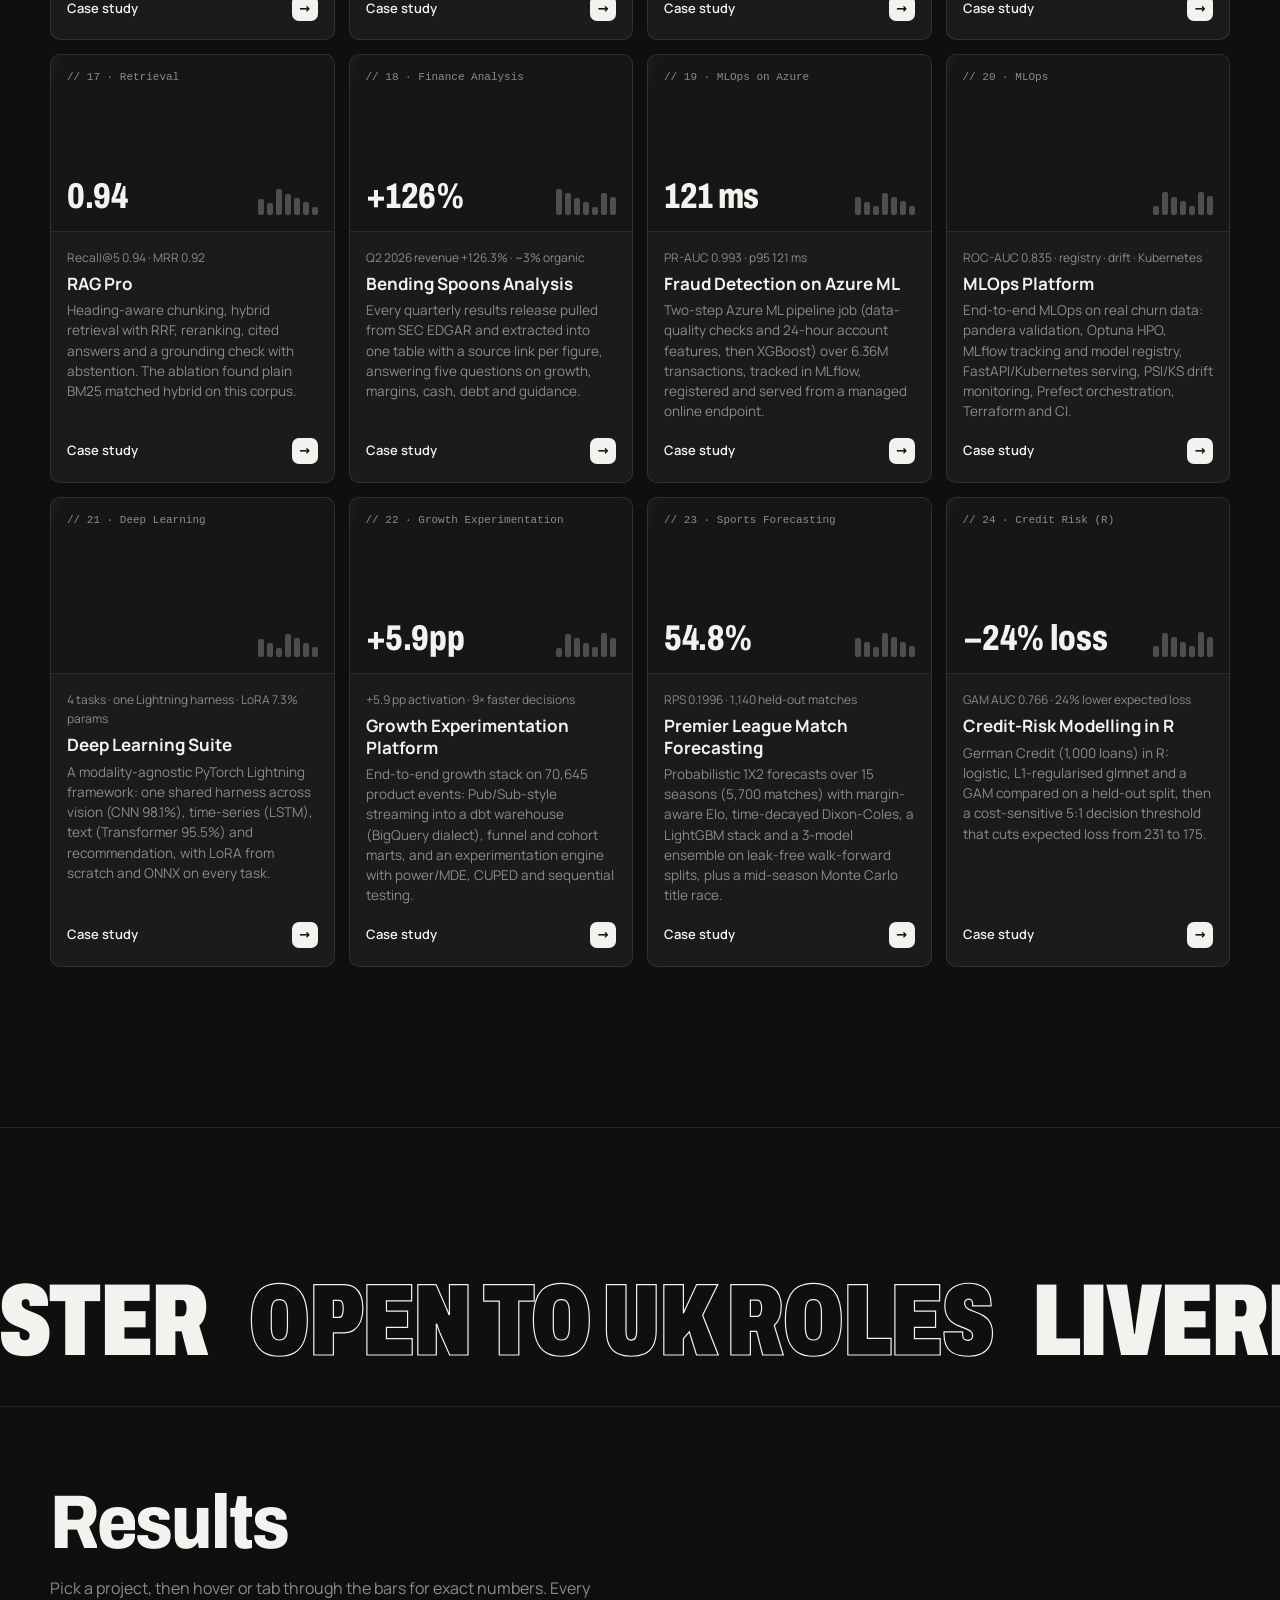
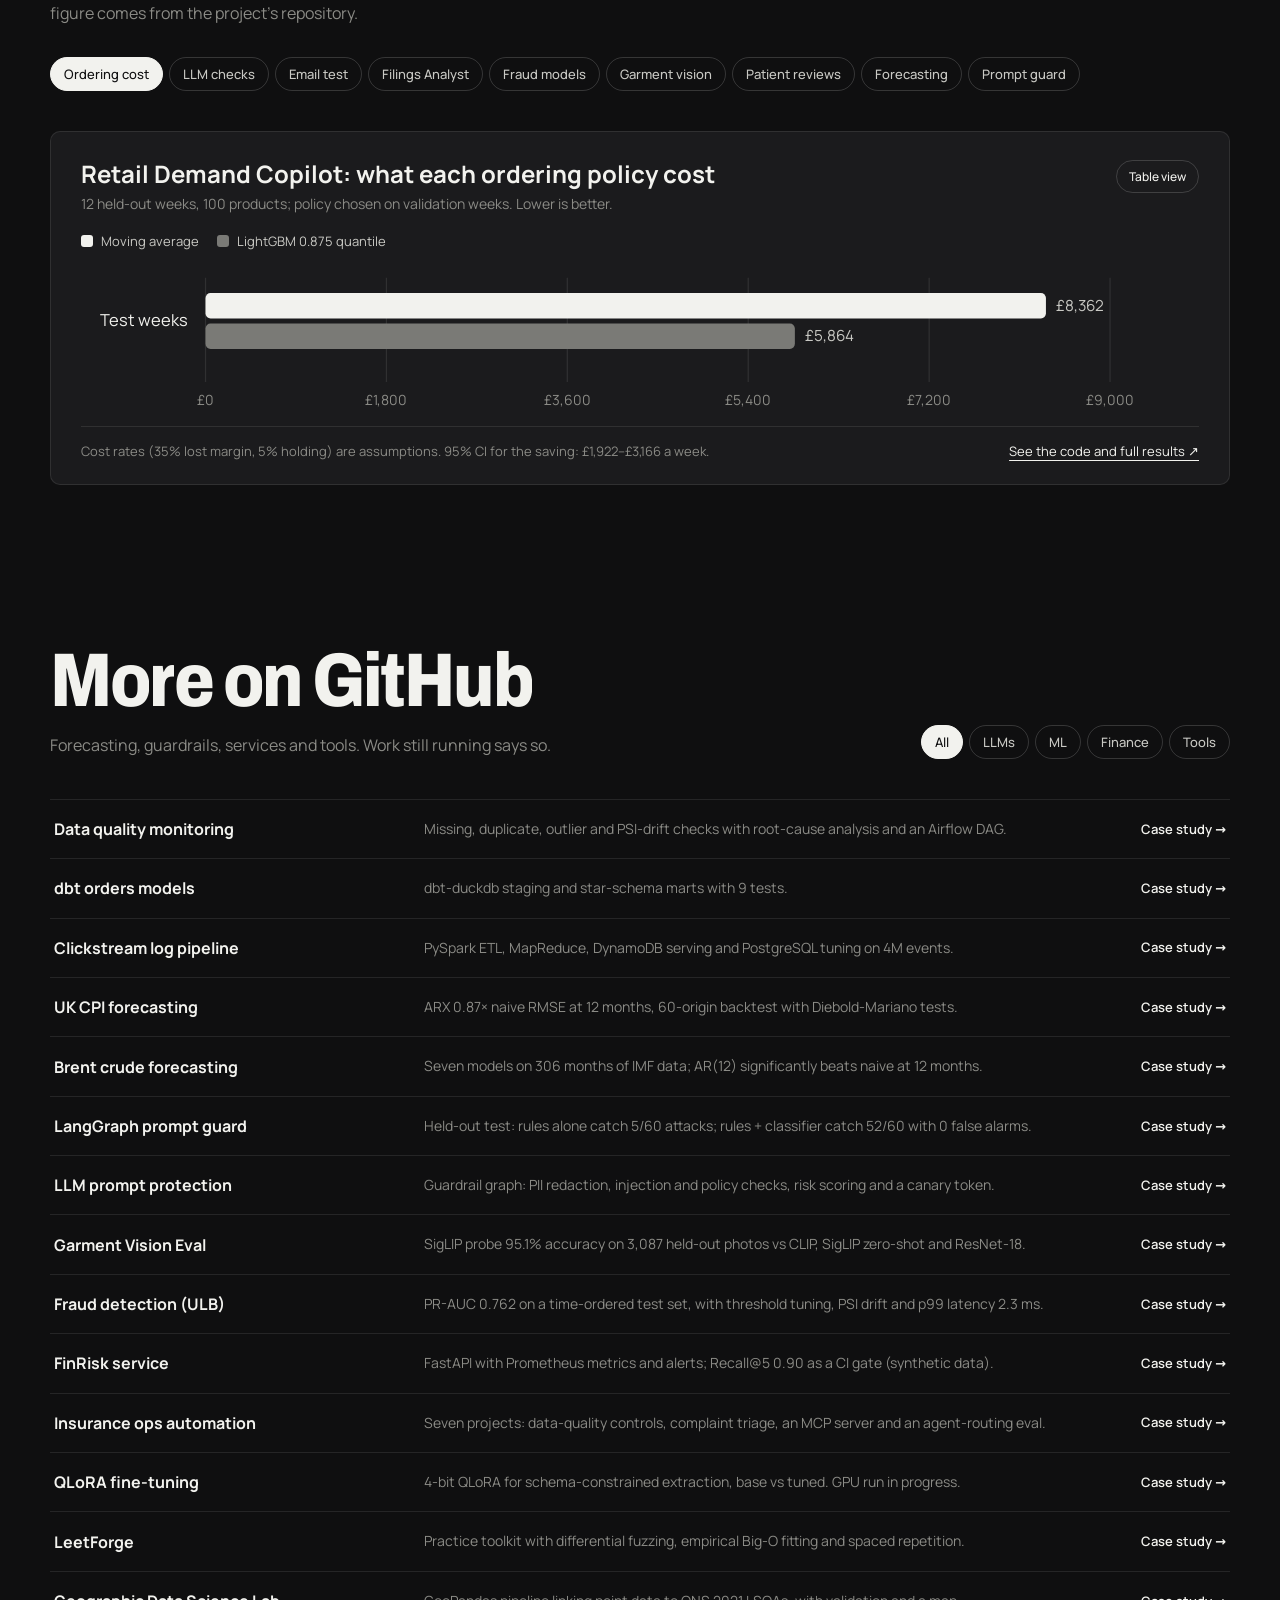
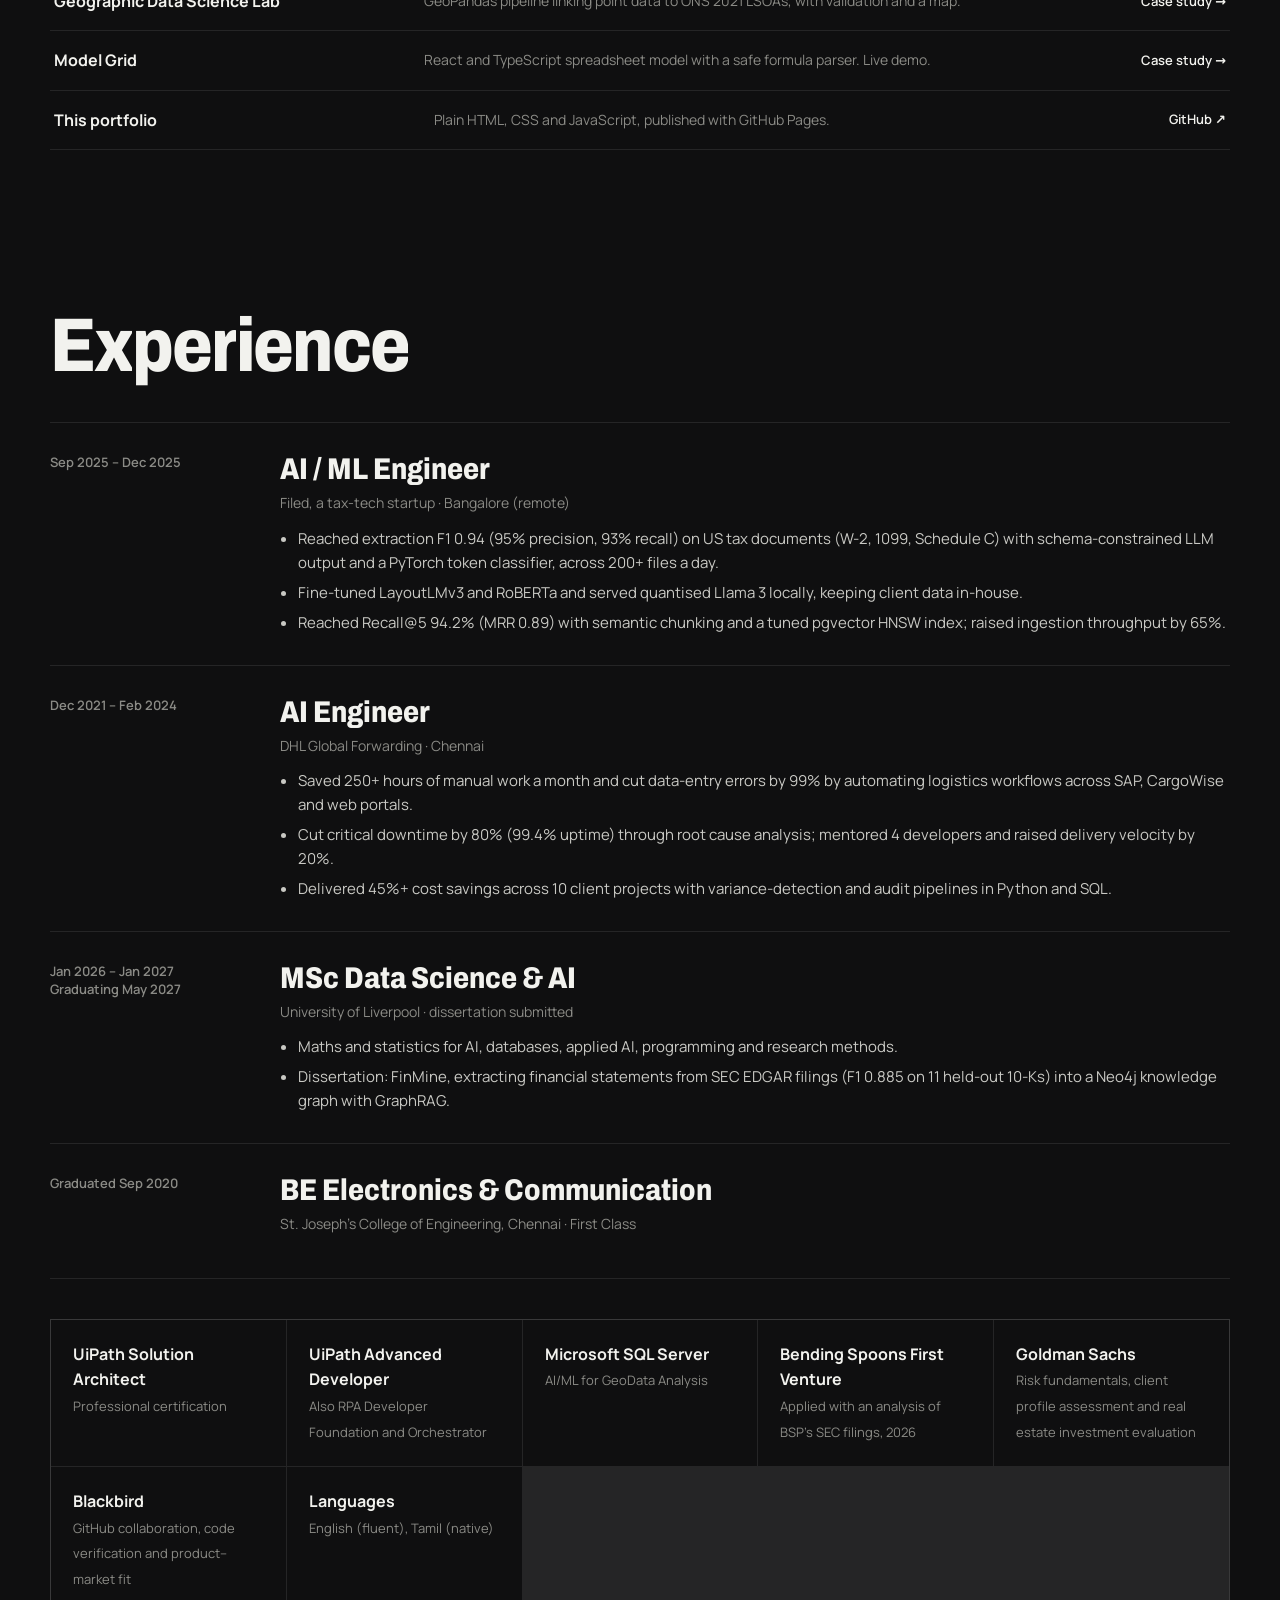
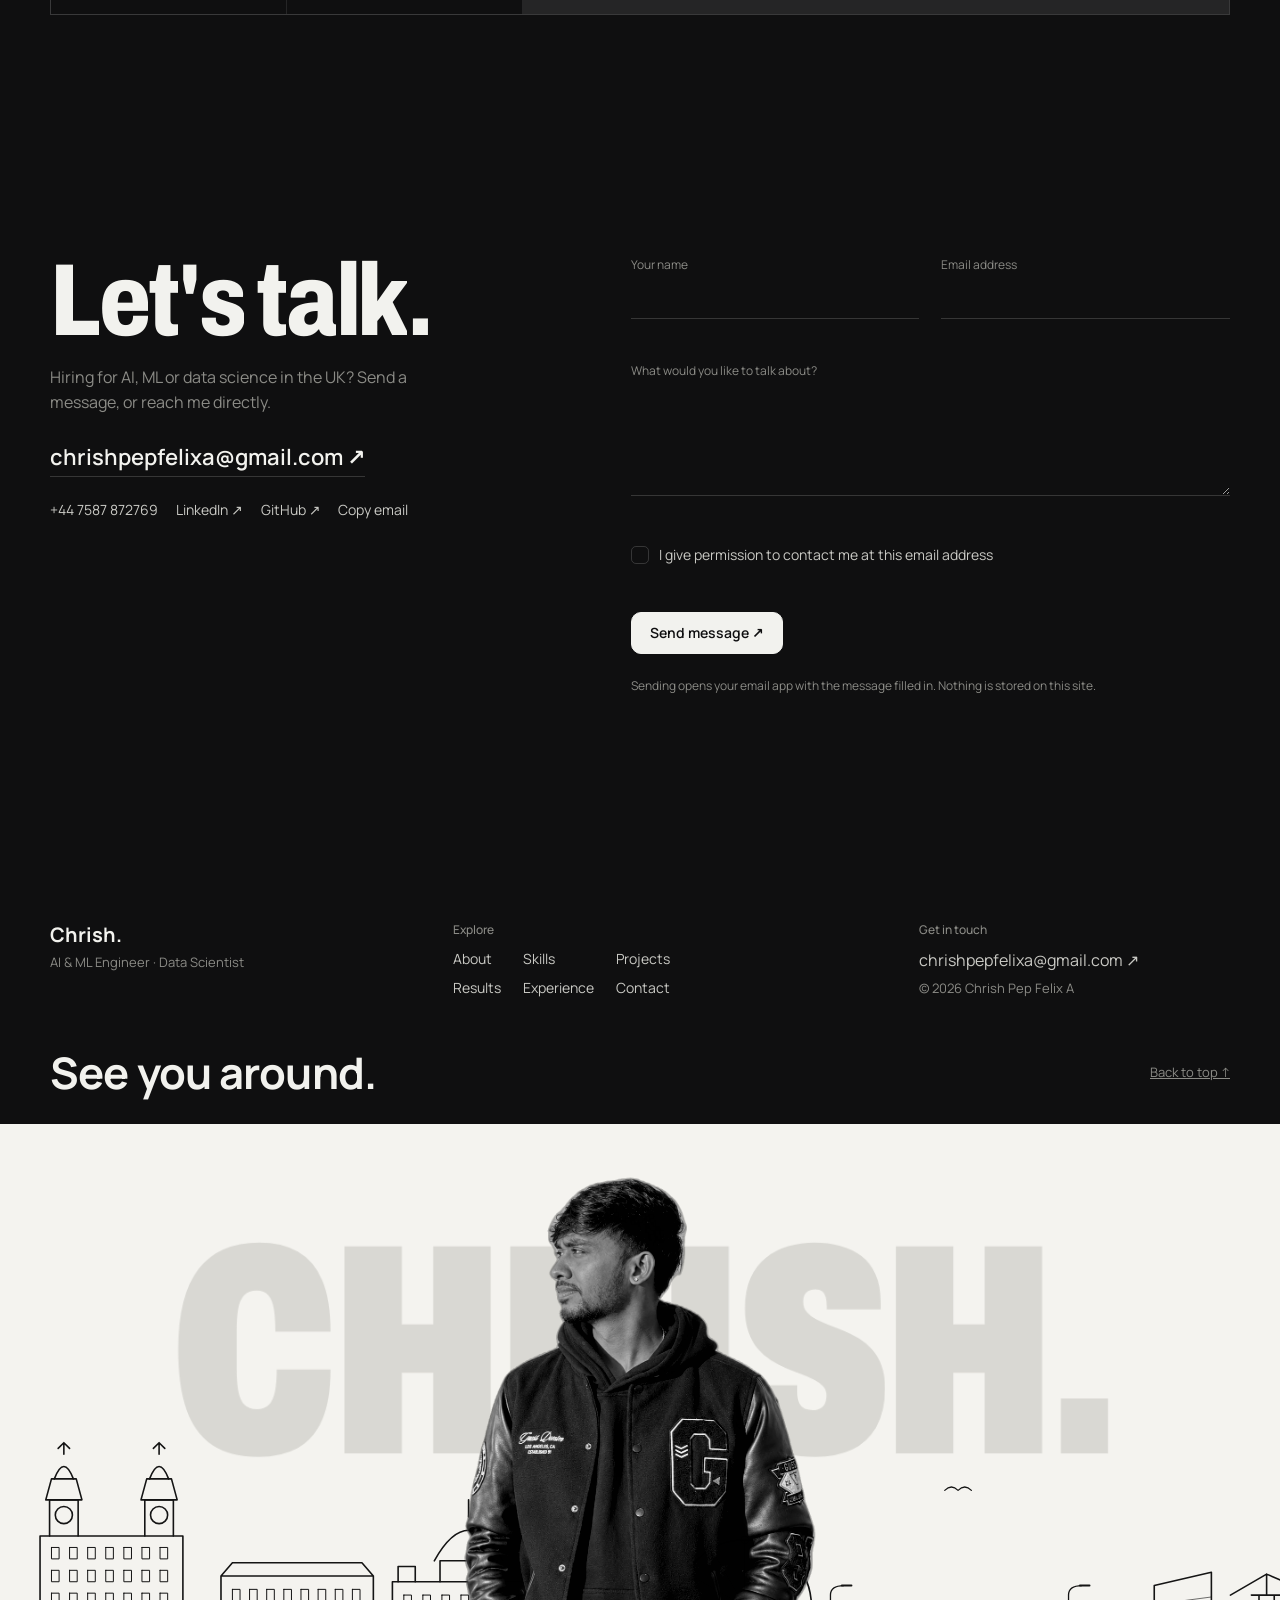
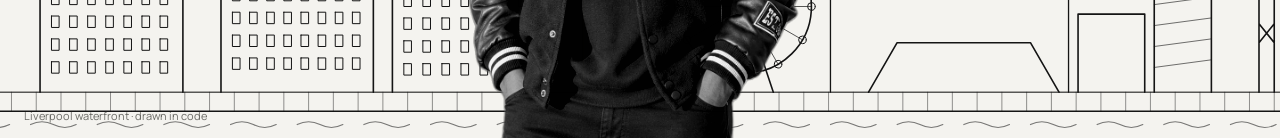
==== commit 82c148a3: "Add Growth Experimentation, PL Forecasting and Credit-Risk R projects + skills" ====
--- a/index.html
+++ b/index.html
@@ -670,9 +670,30 @@
   {cat:"Finance Analysis",title:"Bending Spoons Analysis",met:"Q2 2026 revenue +126.3% · ~3% organic",desc:"Every quarterly results release pulled from SEC EDGAR and extracted into one table with a source link per figure, answering five questions on growth, margins, cash, debt and guidance.",stack:["Python","pandas","SEC EDGAR","Excel"],repo:"bending-spoons-financial-analysis",cs:"bending"},
   {cat:"MLOps on Azure",title:"Fraud Detection on Azure ML",met:"PR-AUC 0.993 · p95 121 ms",desc:"Two-step Azure ML pipeline job (data-quality checks and 24-hour account features, then XGBoost) over 6.36M transactions, tracked in MLflow, registered and served from a managed online endpoint.",stack:["Azure ML","MLflow","XGBoost","Pipelines","Model Registry"],repo:"fraud-azureml",cs:"azure"},
   {cat:"MLOps",title:"MLOps Platform",met:"ROC-AUC 0.835 · registry · drift · Kubernetes",desc:"End-to-end MLOps on real churn data: pandera validation, Optuna HPO, MLflow tracking and model registry, FastAPI/Kubernetes serving, PSI/KS drift monitoring, Prefect orchestration, Terraform and CI.",stack:["MLflow","Optuna","Kubernetes","FastAPI","Prefect","Terraform"],repo:"mlops-platform",cs:"mlops"},
-  {cat:"Deep Learning",title:"Deep Learning Suite",met:"4 tasks · one Lightning harness · LoRA 7.3% params",desc:"A modality-agnostic PyTorch Lightning framework: one shared harness across vision (CNN 98.1%), time-series (LSTM), text (Transformer 95.5%) and recommendation, with LoRA from scratch and ONNX on every task.",stack:["PyTorch","Lightning","LoRA","Transformers","ONNX","CI"],repo:"deep-learning-suite",cs:"dlsuite"}
+  {cat:"Deep Learning",title:"Deep Learning Suite",met:"4 tasks · one Lightning harness · LoRA 7.3% params",desc:"A modality-agnostic PyTorch Lightning framework: one shared harness across vision (CNN 98.1%), time-series (LSTM), text (Transformer 95.5%) and recommendation, with LoRA from scratch and ONNX on every task.",stack:["PyTorch","Lightning","LoRA","Transformers","ONNX","CI"],repo:"deep-learning-suite",cs:"dlsuite"},
+  {cat:"Growth Experimentation",title:"Growth Experimentation Platform",met:"+5.9 pp activation · 9× faster decisions",desc:"End-to-end growth stack on 70,645 product events: Pub/Sub-style streaming into a dbt warehouse (BigQuery dialect), funnel and cohort marts, and an experimentation engine with power/MDE, CUPED and sequential testing.",stack:["dbt","BigQuery","Pub/Sub","CUPED","mSPRT","Streamlit"],repo:"growth-experimentation-platform",cs:"growth"},
+  {cat:"Sports Forecasting",title:"Premier League Match Forecasting",met:"RPS 0.1996 · 1,140 held-out matches",desc:"Probabilistic 1X2 forecasts over 15 seasons (5,700 matches) with margin-aware Elo, time-decayed Dixon-Coles, a LightGBM stack and a 3-model ensemble on leak-free walk-forward splits, plus a mid-season Monte Carlo title race.",stack:["Elo","Dixon-Coles","LightGBM","Monte Carlo","RPS"],repo:"football-forecasting",cs:"football"},
+  {cat:"Credit Risk (R)",title:"Credit-Risk Modelling in R",met:"GAM AUC 0.766 · 24% lower expected loss",desc:"German Credit (1,000 loans) in R: logistic, L1-regularised glmnet and a GAM compared on a held-out split, then a cost-sensitive 5:1 decision threshold that cuts expected loss from 231 to 175.",stack:["R","glmnet","mgcv GAM","pROC","R Markdown"],repo:"r-credit-risk",cs:"creditr"}
 ];
 const CASES={
+  growth:{title:"Growth Experimentation Platform",tag:"Growth & experimentation",repo:"growth-experimentation-platform",
+    kpis:[[5.9,"pp","activation lift (95% CI 4.9–6.9)",1],[9,"×","faster decision vs fixed horizon",0],[70645,"","product events",0]],
+    steps:["Product-event stream","Pub/Sub-style landing","dbt marts (BigQuery dialect)","Funnel & cohort analytics","Experiment engine","Streamlit growth app"],
+    rows:[["Problem","Own a growth funnel end to end — acquisition, activation, retention, expansion — and run experiments the way a product growth team does."],["Experiment","An onboarding A/B lifted activation from <strong>41.8% to 47.7%</strong> (+5.9 pp, 95% bootstrap CI 4.9–6.9, p &lt; 1e-10), with a minimum detectable effect of 1.39 pp at 80% power."],["Sequential testing","An mSPRT always-valid confidence interval cleared zero at <strong>~4,242 users versus 40,000</strong> for the fixed-horizon test — about 9× faster — and CUPED cut revenue variance 15.3%."],["Warehouse","dbt build passes 7/7 models and tests on a DuckDB dev warehouse; the identical SQL runs on BigQuery with a Pub/Sub → BigQuery stream."]],
+    bars:{t:"Onboarding A/B — activation rate",u:"%",max:50,dp:1,d:[["Control",41.8],["Treatment",47.7]]},
+    limits:["Events are generated with a fixed seed for reproducibility; the pipeline is GCP-ready but the figures are from the local DuckDB run."]},
+  football:{title:"Premier League Match Forecasting",tag:"Sports forecasting",repo:"football-forecasting",
+    kpis:[[0.1996,"","RPS, best model",4],[1140,"","held-out matches",0],[54.8,"%","accuracy, Elo + logistic",1]],
+    steps:["15 seasons, 5,700 matches","Leak-free walk-forward","Elo / Dixon-Coles / LightGBM","3-model ensemble","Paired bootstrap CIs","Mid-season Monte Carlo"],
+    rows:[["Problem","Forecast 1X2 match outcomes probabilistically, scored by Ranked Probability Score, with no leakage and no inflated claims."],["Models","Margin-aware Elo + logistic, time-decayed Dixon-Coles, a LightGBM stack on Elo/Dixon-Coles outputs and rolling form, and a 3-model average, tuned only on 2019–2021."],["Result","A tuned <strong>Elo + logistic</strong> led at RPS 0.1996; every model beat base rates (ensemble −0.0322, 95% CI −0.0398 to −0.0241)."],["Honest negative","Nothing significantly beat the simple Elo — the LightGBM stack and ensemble were statistically indistinguishable from it, and the write-up says so."],["Monte Carlo","Simulating the second half of a season 4,000 times gave final-points MAE 5.4 vs 6.0 for pace extrapolation; the eventual champions sat at 68%, 51% and 82% title probability at the halfway point."]],
+    bars:{t:"Match-outcome accuracy on 1,140 held-out matches",u:"%",max:60,dp:1,d:[["Base rates",45.1],["Dixon-Coles",53.1],["LightGBM stack",54.4],["Ensemble",54.3],["Elo + logistic",54.8]]},
+    limits:["The data mirror has no bookmaker odds, so nothing is benchmarked against the market and no profit or ROI is claimed.","The Monte Carlo 80% intervals held 42 of 60 team-season totals (70%), so they are still a little narrow."]},
+  creditr:{title:"Credit-Risk Modelling in R",tag:"Credit risk (R)",repo:"r-credit-risk",
+    kpis:[[0.766,"","GAM test AUC",3],[24,"%","lower expected loss vs 0.5 cutoff",0],[1000,"","German Credit loans",0]],
+    steps:["German Credit, 70/30 split","Logistic baseline","L1 glmnet (10-fold CV)","GAM smooth terms","Held-out AUC","Cost-sensitive threshold"],
+    rows:[["Problem","Model default risk on the German Credit benchmark in R, and — the part that matters in banking — set the decision threshold by cost, not at a naive 0.5."],["Models","Logistic regression, L1-regularised <strong>glmnet</strong> (λ by 10-fold CV) and a <strong>GAM</strong> (mgcv) with smooth terms on duration, amount and age, scored once on a held-out test set."],["Result","The GAM won at <strong>test AUC 0.766</strong> (logistic 0.752, LASSO 0.753) — non-linear risk the linear models miss."],["The decision","With a 5:1 cost matrix (a bad loan costs 5× a declined good one), the cost-optimal cutoff is P(bad) ≥ 0.21, not 0.5, cutting expected loss from <strong>231 to 175 — about 24% lower</strong>."]],
+    bars:{t:"Test AUC by model",u:"",max:0.8,dp:3,d:[["Logistic",0.752],["LASSO (glmnet)",0.753],["GAM (mgcv)",0.766]]},
+    limits:["1,000 rows is the canonical benchmark, so AUC ≈ 0.77 is expected — the value is the method (regularisation, non-linear modelling, held-out evaluation, cost-aware threshold), not a headline number."]},
   handoverwatch:{title:"HandoverWatch NW",tag:"NHS emergency care",repo:"handoverwatch-nw",live:"/handoverwatch/",
     kpis:[[19,"","North West NHS trusts",0],[2301,"","daily handover records",0],[450,"","trust-months with a quality indicator",0]],
     steps:["Published NHS returns","Data quality checks","Trust-level metrics","Forecast backtest","Interactive dashboard"],
@@ -850,7 +871,7 @@
     limits:["No HuggingFace or torchvision access, so LoRA is implemented from scratch and vision uses bundled digits.","Models are small by design; the harness, not leaderboard numbers, is the point."]}
 };
 
-const CASE_ORDER=["voltflex","gridguard-uk","railpulse-uk","aquasentinel-uk","harvestshield-uk","ae-watch-uk","retail","uplift","retention","reviews","filings","fraud","azure","pfa","macro","finmine","rag","bending","garment","lgguard","llmguard","finrisk","cpi","oil","fdetect","qlora","insurance","leetforge","geo","modelgrid","dqm","dbt","logs"];
+const CASE_ORDER=["voltflex","gridguard-uk","railpulse-uk","aquasentinel-uk","harvestshield-uk","ae-watch-uk","retail","uplift","retention","reviews","filings","fraud","azure","pfa","macro","finmine","rag","bending","garment","lgguard","llmguard","finrisk","cpi","oil","fdetect","qlora","insurance","leetforge","geo","modelgrid","dqm","dbt","logs","growth","football","creditr"];
 let caseCur=null, caseOpener=null;
 function openCase(key,opener){
   const dlg=document.getElementById("caseDlg"), c=CASES[key]; if(!c) return;
@@ -1087,9 +1108,9 @@
   const T=[
     ["LLMs & agents",{LangGraph:[0,3],LangChain:[0],RAG:[0,5,"filed"],"Hybrid retrieval":[0,5],ChromaDB:[0],pgvector:["filed"],GraphRAG:[4],MCP:[0],Guardrails:[0,3],"Llama 3 / Qwen2.5":[0,"filed"]}],
     ["Machine learning",{"scikit-learn":[2],XGBoost:[1,7],PyTorch:["filed"],TensorFlow:[2],"Hugging Face":["filed"],LayoutLMv3:["filed"],spaCy:[2],BERTopic:[2],SHAP:[1],"Time series":[3]}],
-    ["Evaluation & stats",{"Held-out testing":[0,1,2,3],Ablations:[0,5],"Bootstrap CIs":[1,2],"A/B testing":[1],"Power analysis":[1],"F1 / PR-AUC / Recall@k":[1,2,5,"filed"]}],
-    ["MLOps & cloud",{Databricks:[0,1],MLflow:[0,1,7],"Azure ML":[7],Docker:[0,5],FastAPI:[0,5],"GitHub Actions":[5]}],
-    ["Data",{Python:[0,1,2,3,4,5,6,"filed","dhl"],SQL:[1,"filed","dhl"],PySpark:[1],"Delta Lake":[1],"XBRL parsing":[0,4],"SEC EDGAR":[0,4,6],Neo4j:[4],"Power BI":["filed"]}],
+    ["Evaluation & stats",{"Held-out testing":[0,1,2,3],Ablations:[0,5],"Bootstrap CIs":[1,2],"A/B testing":[1],"Power analysis":[1],"F1 / PR-AUC / Recall@k":[1,2,5,"filed"],"CUPED":[21],"Sequential testing (mSPRT)":[21],"Monte Carlo":[22]}],
+    ["MLOps & cloud",{Databricks:[0,1],MLflow:[0,1,7],"Azure ML":[7],Docker:[0,5],FastAPI:[0,5],"GitHub Actions":[5],"BigQuery":[21],"dbt":[21],"Pub/Sub":[21]}],
+    ["Data",{Python:[0,1,2,3,4,5,6,"filed","dhl"],SQL:[1,"filed","dhl"],PySpark:[1],"Delta Lake":[1],"XBRL parsing":[0,4],"SEC EDGAR":[0,4,6],Neo4j:[4],"Power BI":["filed"],"R":[23]}],
     ["Automation",{"UiPath":["dhl"],"SAP":["dhl"],"CargoWise":["dhl"],"Root cause analysis":["dhl"]}],
     ["UI design",{"Apple-inspired UI design":["voltflex","handoverwatch"]}]
   ];
@@ -1105,8 +1126,8 @@
 
 /* ---------- project cards ---------- */
 (function(){
-  const PTAGS=["ml","ml",...Array(5).fill("ml"),"ml llm mlops fin","ml","ml","llm ml","llm mlops fin","ml mlops fin","ml","llm fin","ml fin","llm","fin","ml mlops fin"];
-  const BIG=["9.9%","",...Array(5).fill(""),"£2.5k/wk","+7.7pp","43.5%","0 vs 6","97.9%","0.994","0.868","0.87×","0.885","0.94","+126%","121 ms"];
+  const PTAGS=["ml","ml",...Array(5).fill("ml"),"ml llm mlops fin","ml","ml","llm ml","llm mlops fin","ml mlops fin","ml","llm fin","ml fin","llm","fin","ml mlops fin","ml mlops","ml","ml mlops","ml","ml fin"];
+  const BIG=["9.9%","",...Array(5).fill(""),"£2.5k/wk","+7.7pp","43.5%","0 vs 6","97.9%","0.994","0.868","0.87×","0.885","0.94","+126%","121 ms","","","+5.9pp","54.8%","−24% loss"];
   const g=document.getElementById("pgrid");
   g.innerHTML=PROJECTS.map((p,i)=>{ const bars=Array.from({length:7},(_,k)=>`<i style="height:${30+((i*37+k*53)%70)}%"></i>`).join("");
     return `<article class="pj trace rv" tabindex="0" role="button" data-case="${p.cs}" data-tags="${PTAGS[i]||""}" aria-label="${esc(p.title)}: open case study">
